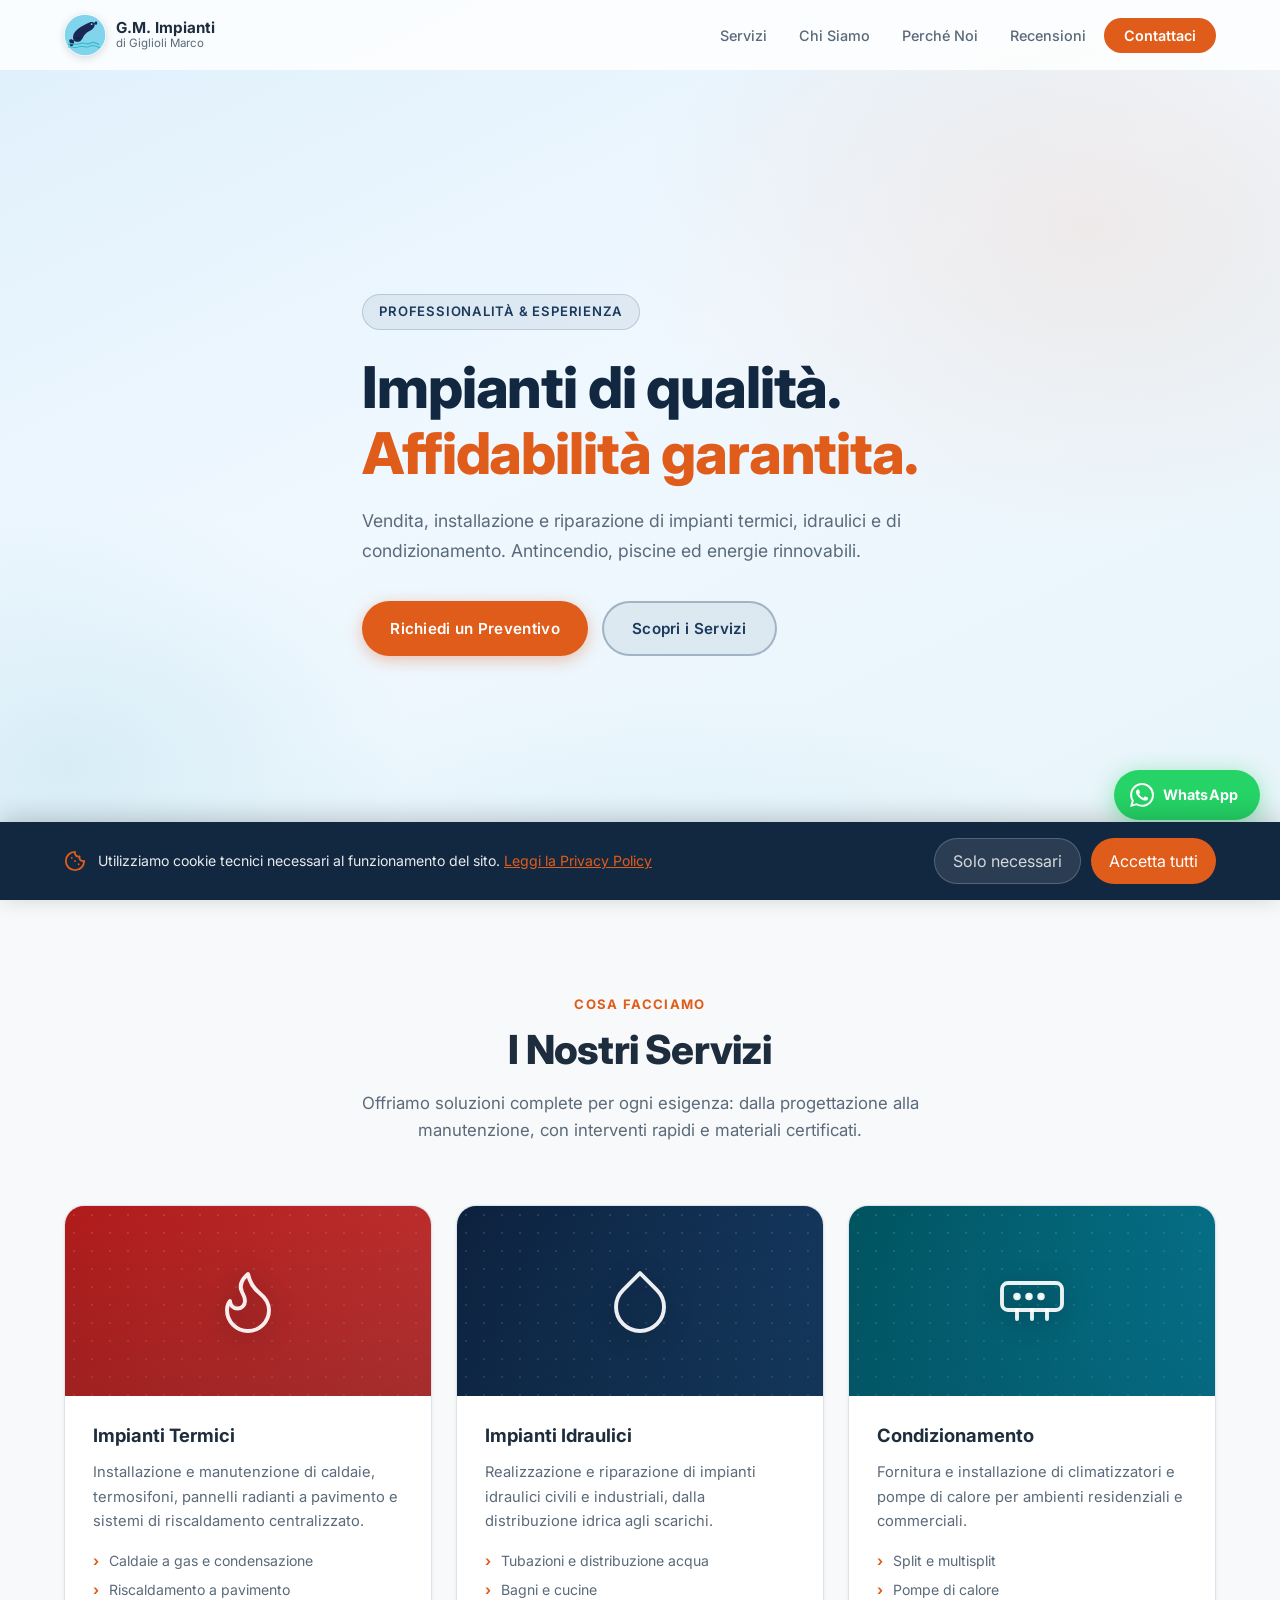
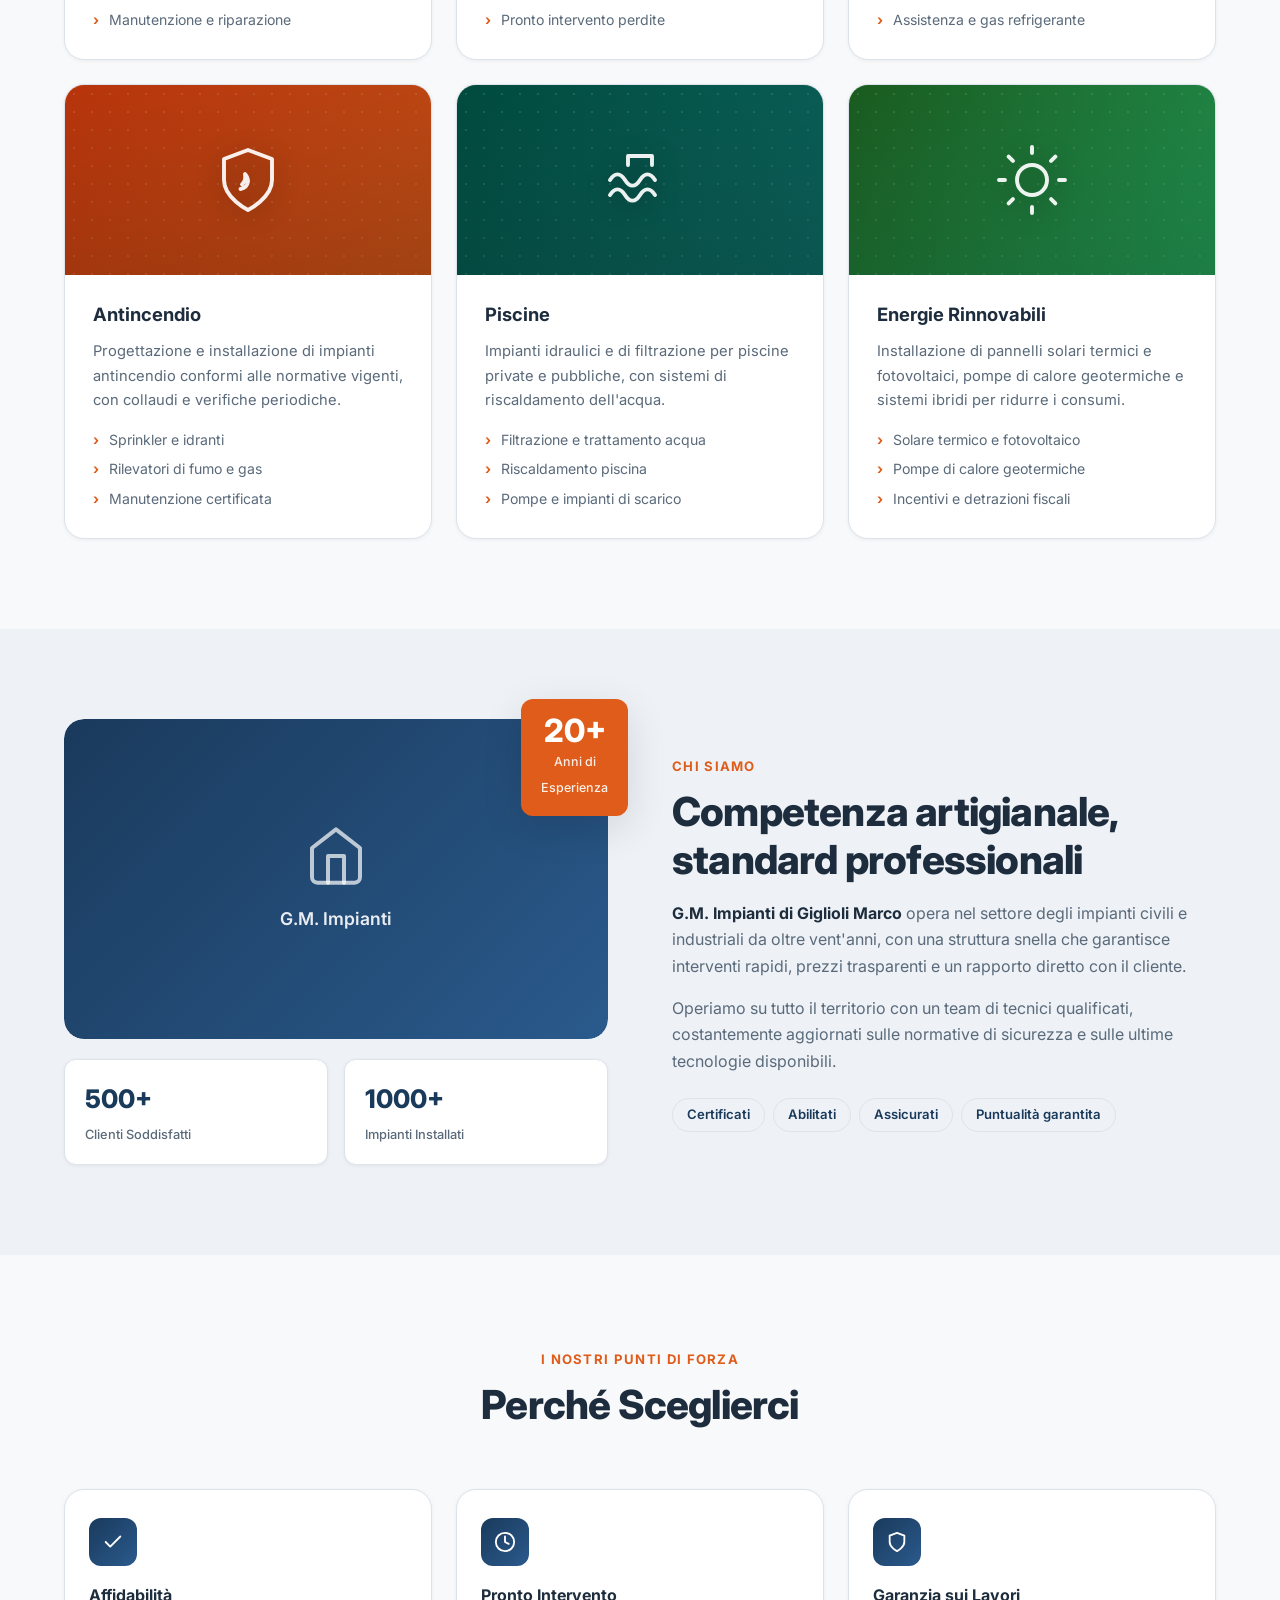
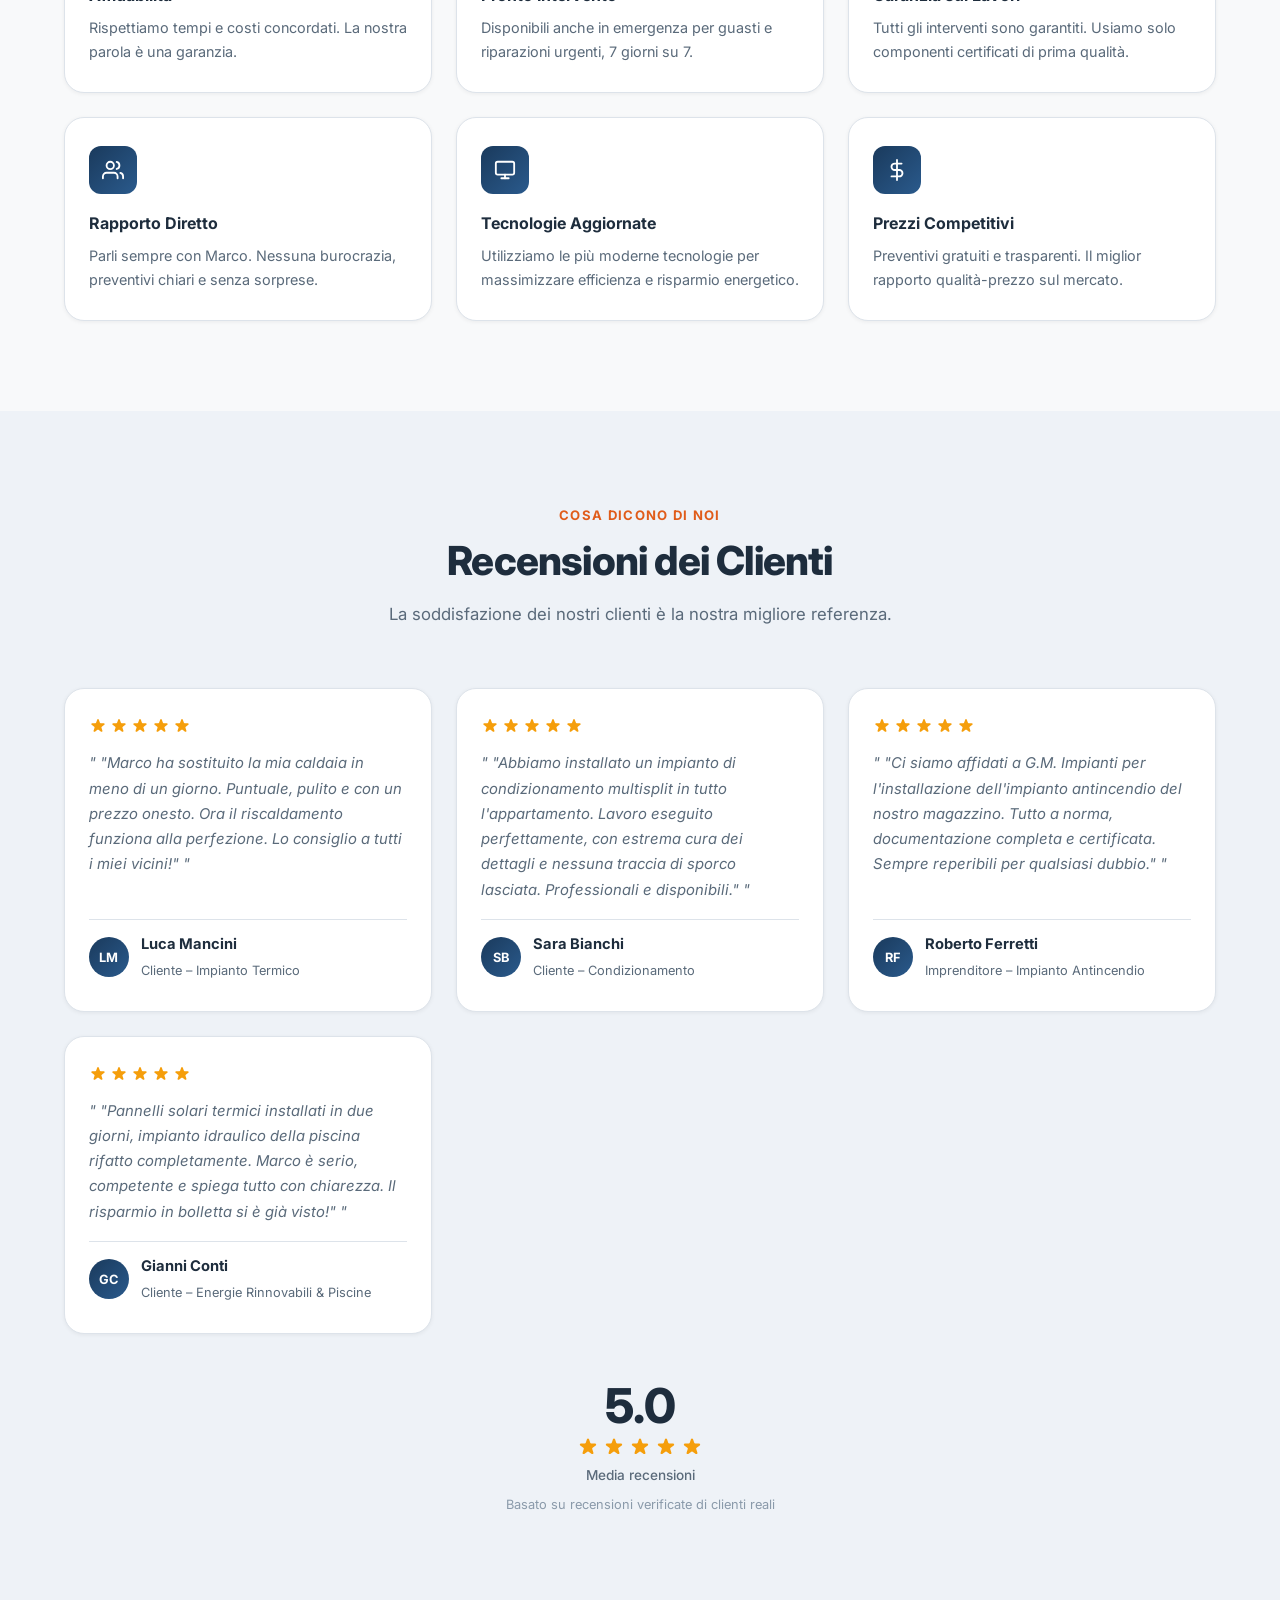
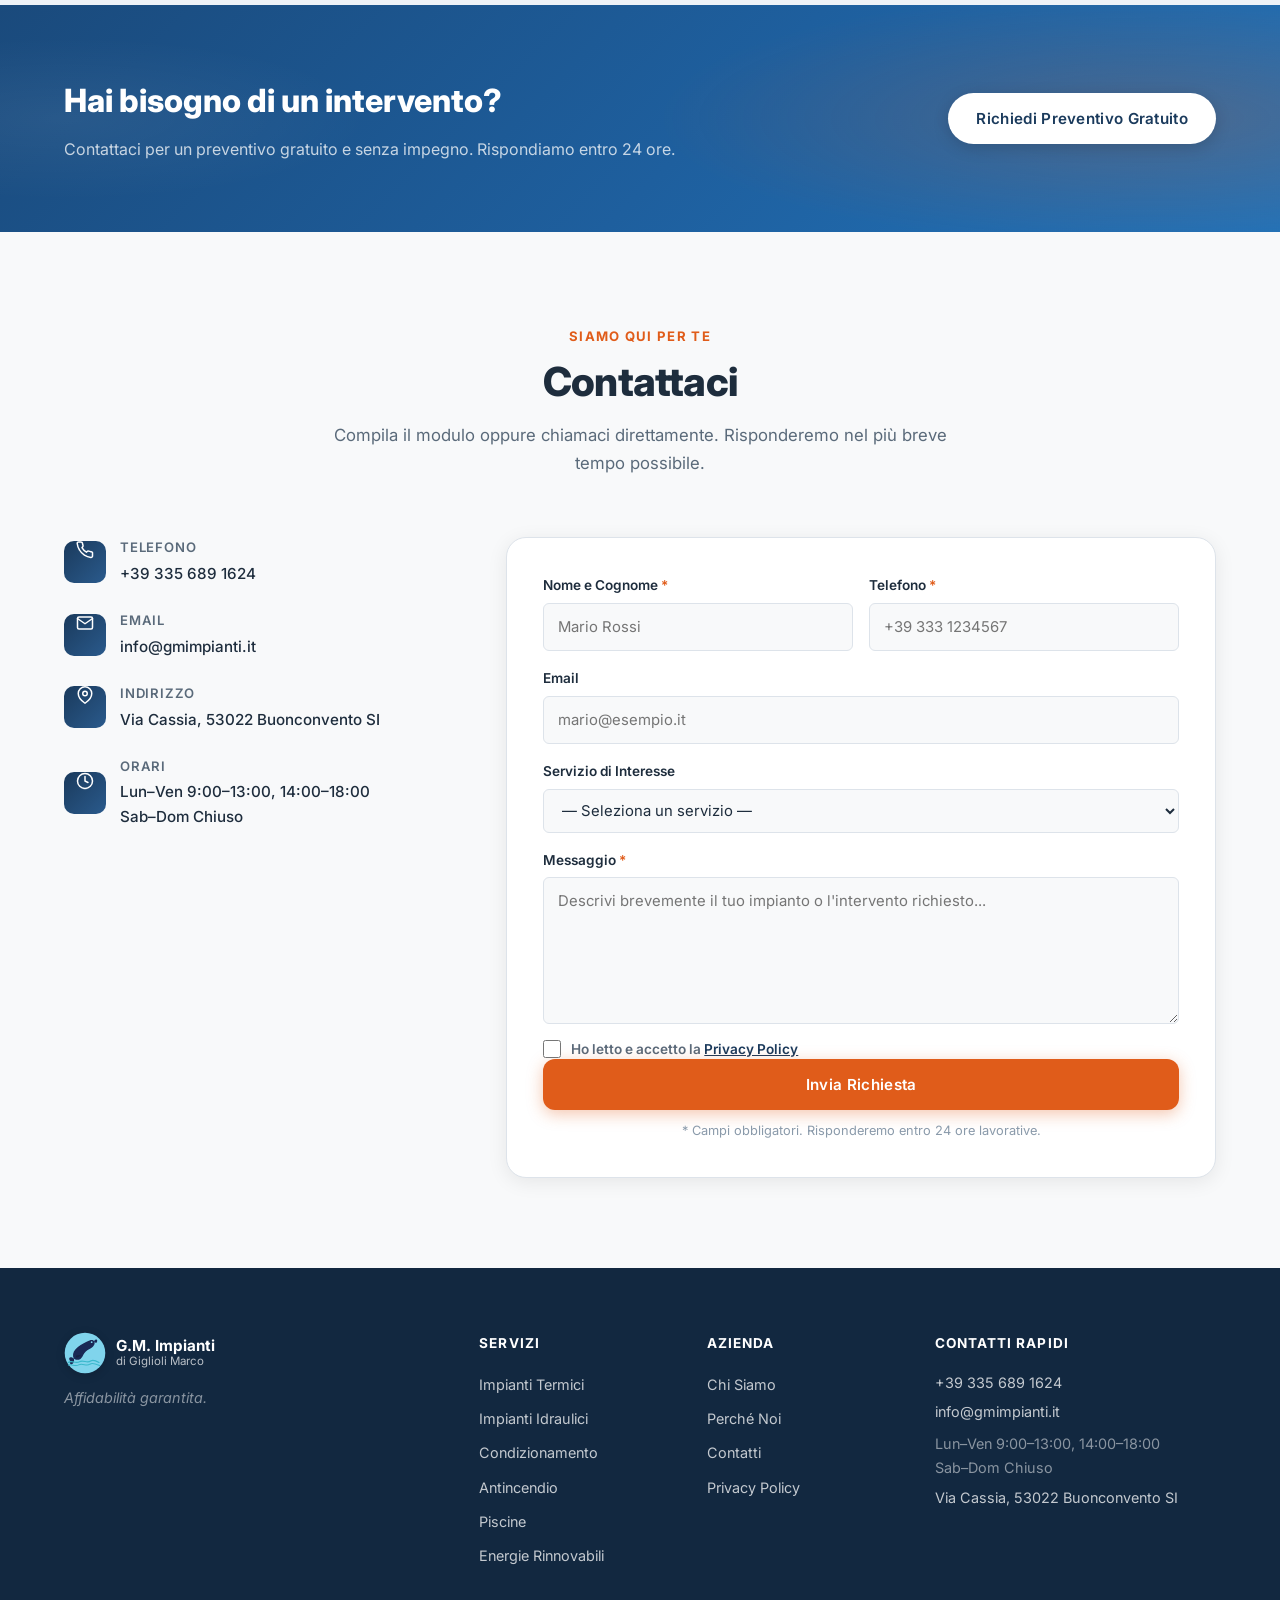
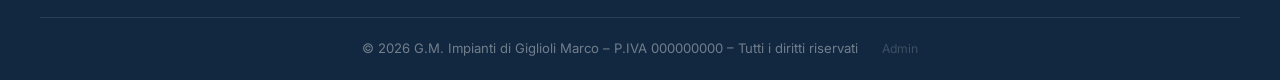
==== index.html @ 91787f7f "Code review: fix bug ancore, validazione form, a11y e SEO - Fix bug: i link href="#" lanciavano un'e" ====
<!DOCTYPE html>
<html lang="it" class="no-js">
<head>
  <meta charset="UTF-8" />
  <meta name="viewport" content="width=device-width, initial-scale=1.0" />
  <script>document.documentElement.classList.remove('no-js');</script>
  <meta name="description" content="G.M. Impianti di Giglioli Marco a Buonconvento (SI) - Vendita, installazione e riparazione di impianti termici, idraulici e di condizionamento. Antincendio, piscine ed energie rinnovabili." />
  <meta name="robots" content="index, follow" />
  <meta name="theme-color" content="#1a3a5c" />
  <link rel="canonical" href="https://www.gmimpianti.it/" />
  <meta property="og:type" content="website" />
  <meta property="og:locale" content="it_IT" />
  <meta property="og:site_name" content="G.M. Impianti" />
  <meta property="og:url" content="https://www.gmimpianti.it/" />
  <meta property="og:title" content="G.M. Impianti – Giglioli Marco" />
  <meta property="og:description" content="Impianti termici, idraulici, condizionamento, antincendio, piscine ed energie rinnovabili. Affidabilità garantita." />
  <meta property="og:image" content="https://www.gmimpianti.it/favicon.svg" />
  <meta name="twitter:card" content="summary" />
  <meta name="twitter:title" content="G.M. Impianti – Giglioli Marco" />
  <meta name="twitter:description" content="Impianti termici, idraulici, condizionamento, antincendio, piscine ed energie rinnovabili." />
  <title>G.M. Impianti – Giglioli Marco | Impianti termici e idraulici a Buonconvento (SI)</title>
  <link rel="icon" type="image/svg+xml" href="favicon.svg" />
  <link rel="preconnect" href="https://fonts.googleapis.com" />
  <link rel="preconnect" href="https://fonts.gstatic.com" crossorigin />
  <link href="https://fonts.googleapis.com/css2?family=Inter:wght@300;400;500;600;700;800&display=swap" rel="stylesheet" />
  <link rel="stylesheet" href="css/style.css" />
  <link rel="stylesheet" href="css/admin.css" />
  <script type="application/ld+json">
  {
    "@context": "https://schema.org",
    "@type": "HVACBusiness",
    "name": "G.M. Impianti di Giglioli Marco",
    "description": "Vendita, installazione e riparazione di impianti termici, idraulici e di condizionamento. Antincendio, piscine ed energie rinnovabili.",
    "telephone": "+39 335 689 1624",
    "url": "https://www.gmimpianti.it/",
    "address": {
      "@type": "PostalAddress",
      "streetAddress": "Via Cassia",
      "postalCode": "53022",
      "addressLocality": "Buonconvento",
      "addressRegion": "SI",
      "addressCountry": "IT"
    },
    "openingHoursSpecification": [{
      "@type": "OpeningHoursSpecification",
      "dayOfWeek": ["Monday", "Tuesday", "Wednesday", "Thursday", "Friday"],
      "opens": "09:00",
      "closes": "13:00"
    }, {
      "@type": "OpeningHoursSpecification",
      "dayOfWeek": ["Monday", "Tuesday", "Wednesday", "Thursday", "Friday"],
      "opens": "14:00",
      "closes": "18:00"
    }],
    "areaServed": "Provincia di Siena",
    "priceRange": "€€"
  }
  </script>
</head>
<body>

  <!-- HEADER -->
  <header class="header" id="header">
    <div class="container header__inner">
      <a href="#home" class="logo">
        <img src="images/logo.svg" alt="G.M. Impianti" class="logo__img"
             onerror="this.style.display='none'"/>
        <span class="logo__text">
          <strong>G.M. Impianti</strong>
          <small>di Giglioli Marco</small>
        </span>
      </a>

      <nav class="nav" id="nav">
        <ul class="nav__list">
          <li><a href="#servizi" class="nav__link">Servizi</a></li>
          <li><a href="#chi-siamo" class="nav__link">Chi Siamo</a></li>
          <li><a href="#perche-noi" class="nav__link">Perché Noi</a></li>
          <li><a href="#recensioni" class="nav__link">Recensioni</a></li>
          <li id="navGalleriaItem" style="display:none"><a href="#galleria" class="nav__link">Galleria</a></li>
          <li><a href="#contatti" class="nav__link nav__link--cta">Contattaci</a></li>
        </ul>
      </nav>

      <button class="burger" id="burger" aria-label="Menu" aria-expanded="false">
        <span></span><span></span><span></span>
      </button>
    </div>
  </header>

  <!-- HERO -->
  <section class="hero" id="home">
    <div class="hero__bg"></div>
    <div class="container hero__content">
      <p class="hero__eyebrow" data-key="hero-eyebrow">Professionalità &amp; Esperienza</p>
      <h1 class="hero__title" data-key="hero-title">
        Impianti di qualità.<br />
        <span class="highlight">Affidabilità garantita.</span>
      </h1>
      <p class="hero__subtitle" data-key="hero-subtitle">
        Vendita, installazione e riparazione di impianti termici, idraulici e di
        condizionamento. Antincendio, piscine ed energie rinnovabili.
      </p>
      <div class="hero__actions">
        <a href="#contatti" class="btn btn--primary">Richiedi un Preventivo</a>
        <a href="#servizi" class="btn btn--ghost">Scopri i Servizi</a>
      </div>
    </div>
    <div class="hero__wave">
      <svg viewBox="0 0 1440 100" preserveAspectRatio="none" xmlns="http://www.w3.org/2000/svg">
        <path d="M0,60 C360,100 1080,0 1440,60 L1440,100 L0,100 Z" fill="#f8f9fa"/>
      </svg>
    </div>
  </section>

  <!-- SERVIZI -->
  <section class="section" id="servizi">
    <div class="container">
      <div class="section__header">
        <p class="section__eyebrow" data-key="section-servizi-eyebrow">Cosa facciamo</p>
        <h2 class="section__title" data-key="section-servizi-title">I Nostri Servizi</h2>
        <p class="section__desc" data-key="section-servizi-desc">
          Offriamo soluzioni complete per ogni esigenza: dalla progettazione alla
          manutenzione, con interventi rapidi e materiali certificati.
        </p>
      </div>

      <div class="services-grid">

        <div class="service-card" data-color="red">
          <div class="service-card__media" data-key="service-1-img" style="position:relative">
            <svg xmlns="http://www.w3.org/2000/svg" viewBox="0 0 24 24" fill="none" stroke="currentColor" stroke-width="1.3" stroke-linecap="round" stroke-linejoin="round">
              <path d="M8.5 14.5A2.5 2.5 0 0 0 11 12c0-1.38-.5-2-1-3-1.072-2.143-.224-4.054 2-6 .5 2.5 2 4.9 4 6.5 2 1.6 3 3.5 3 5.5a7 7 0 1 1-14 0c0-1.153.433-2.294 1-3a2.5 2.5 0 0 0 2.5 2.5z"/>
            </svg>
          </div>
          <div class="service-card__body">
            <h3 class="service-card__title" data-key="service-1-title">Impianti Termici</h3>
            <p class="service-card__desc" data-key="service-1-desc">
              Installazione e manutenzione di caldaie, termosifoni, pannelli radianti
              a pavimento e sistemi di riscaldamento centralizzato.
            </p>
            <ul class="service-card__list">
              <li>Caldaie a gas e condensazione</li>
              <li>Riscaldamento a pavimento</li>
              <li>Manutenzione e riparazione</li>
            </ul>
          </div>
        </div>

        <div class="service-card" data-color="blue">
          <div class="service-card__media" data-key="service-2-img" style="position:relative">
            <svg xmlns="http://www.w3.org/2000/svg" viewBox="0 0 24 24" fill="none" stroke="currentColor" stroke-width="1.3" stroke-linecap="round" stroke-linejoin="round">
              <path d="M12 2.69l5.66 5.66a8 8 0 1 1-11.31 0z"/>
            </svg>
          </div>
          <div class="service-card__body">
            <h3 class="service-card__title" data-key="service-2-title">Impianti Idraulici</h3>
            <p class="service-card__desc" data-key="service-2-desc">
              Realizzazione e riparazione di impianti idraulici civili e industriali,
              dalla distribuzione idrica agli scarichi.
            </p>
            <ul class="service-card__list">
              <li>Tubazioni e distribuzione acqua</li>
              <li>Bagni e cucine</li>
              <li>Pronto intervento perdite</li>
            </ul>
          </div>
        </div>

        <div class="service-card" data-color="cyan">
          <div class="service-card__media" data-key="service-3-img" style="position:relative">
            <svg xmlns="http://www.w3.org/2000/svg" viewBox="0 0 24 24" fill="none" stroke="currentColor" stroke-width="1.3" stroke-linecap="round" stroke-linejoin="round">
              <rect x="2" y="6" width="20" height="9" rx="2"/>
              <path d="M7 15v3M12 15v3M17 15v3"/>
              <circle cx="7" cy="10.5" r=".6" fill="currentColor"/>
              <circle cx="11" cy="10.5" r=".6" fill="currentColor"/>
              <circle cx="15" cy="10.5" r=".6" fill="currentColor"/>
            </svg>
          </div>
          <div class="service-card__body">
            <h3 class="service-card__title" data-key="service-3-title">Condizionamento</h3>
            <p class="service-card__desc" data-key="service-3-desc">
              Fornitura e installazione di climatizzatori e pompe di calore per
              ambienti residenziali e commerciali.
            </p>
            <ul class="service-card__list">
              <li>Split e multisplit</li>
              <li>Pompe di calore</li>
              <li>Assistenza e gas refrigerante</li>
            </ul>
          </div>
        </div>

        <div class="service-card" data-color="orange">
          <div class="service-card__media" data-key="service-4-img" style="position:relative">
            <svg xmlns="http://www.w3.org/2000/svg" viewBox="0 0 24 24" fill="none" stroke="currentColor" stroke-width="1.3" stroke-linecap="round" stroke-linejoin="round">
              <path d="M12 22s8-4 8-10V5l-8-3-8 3v7c0 6 8 10 8 10z"/>
              <path d="M9.5 15a3 3 0 0 0 2.5-2.5c0-1-.4-1.8-1-2.5.3 1.5.1 2.5-1 3.5"/>
            </svg>
          </div>
          <div class="service-card__body">
            <h3 class="service-card__title" data-key="service-4-title">Antincendio</h3>
            <p class="service-card__desc" data-key="service-4-desc">
              Progettazione e installazione di impianti antincendio conformi alle
              normative vigenti, con collaudi e verifiche periodiche.
            </p>
            <ul class="service-card__list">
              <li>Sprinkler e idranti</li>
              <li>Rilevatori di fumo e gas</li>
              <li>Manutenzione certificata</li>
            </ul>
          </div>
        </div>

        <div class="service-card" data-color="teal">
          <div class="service-card__media" data-key="service-5-img" style="position:relative">
            <svg xmlns="http://www.w3.org/2000/svg" viewBox="0 0 24 24" fill="none" stroke="currentColor" stroke-width="1.3" stroke-linecap="round" stroke-linejoin="round">
              <path d="M2 12c1.5-2.5 3.5-2.5 5 0s3.5 2.5 5 0 3.5-2.5 5 0"/>
              <path d="M2 17c1.5-2.5 3.5-2.5 5 0s3.5 2.5 5 0 3.5-2.5 5 0"/>
              <path d="M8 7V4M16 7V4M8 4h8"/>
            </svg>
          </div>
          <div class="service-card__body">
            <h3 class="service-card__title" data-key="service-5-title">Piscine</h3>
            <p class="service-card__desc" data-key="service-5-desc">
              Impianti idraulici e di filtrazione per piscine private e pubbliche,
              con sistemi di riscaldamento dell'acqua.
            </p>
            <ul class="service-card__list">
              <li>Filtrazione e trattamento acqua</li>
              <li>Riscaldamento piscina</li>
              <li>Pompe e impianti di scarico</li>
            </ul>
          </div>
        </div>

        <div class="service-card" data-color="green">
          <div class="service-card__media" data-key="service-6-img" style="position:relative">
            <svg xmlns="http://www.w3.org/2000/svg" viewBox="0 0 24 24" fill="none" stroke="currentColor" stroke-width="1.3" stroke-linecap="round" stroke-linejoin="round">
              <circle cx="12" cy="12" r="5"/>
              <path d="M12 1v2M12 21v2M4.22 4.22l1.42 1.42M18.36 18.36l1.42 1.42M1 12h2M21 12h2M4.22 19.78l1.42-1.42M18.36 5.64l1.42-1.42"/>
            </svg>
          </div>
          <div class="service-card__body">
            <h3 class="service-card__title" data-key="service-6-title">Energie Rinnovabili</h3>
            <p class="service-card__desc" data-key="service-6-desc">
              Installazione di pannelli solari termici e fotovoltaici, pompe di
              calore geotermiche e sistemi ibridi per ridurre i consumi.
            </p>
            <ul class="service-card__list">
              <li>Solare termico e fotovoltaico</li>
              <li>Pompe di calore geotermiche</li>
              <li>Incentivi e detrazioni fiscali</li>
            </ul>
          </div>
        </div>

      </div>
    </div>
  </section>

  <!-- CHI SIAMO -->
  <section class="section section--alt" id="chi-siamo">
    <div class="container">
      <div class="about">
        <div class="about__visual">
          <div class="about__badge">
            <span class="about__badge-num" data-key="about-years">20+</span>
            <span class="about__badge-label">Anni di<br />Esperienza</span>
          </div>
          <div class="about__img-wrap">
            <div class="about__img-placeholder" data-key="about-img" style="position:relative">
              <svg xmlns="http://www.w3.org/2000/svg" viewBox="0 0 24 24" fill="none" stroke="currentColor" stroke-width="1.5" stroke-linecap="round" stroke-linejoin="round">
                <path d="M3 9l9-7 9 7v11a2 2 0 0 1-2 2H5a2 2 0 0 1-2-2z"/>
                <polyline points="9 22 9 12 15 12 15 22"/>
              </svg>
              <p>G.M. Impianti</p>
            </div>
          </div>
          <div class="about__stats">
            <div class="stat">
              <span class="stat__num" data-key="stat-1-num">500+</span>
              <span class="stat__label" data-key="stat-1-label">Clienti Soddisfatti</span>
            </div>
            <div class="stat">
              <span class="stat__num" data-key="stat-2-num">1000+</span>
              <span class="stat__label" data-key="stat-2-label">Impianti Installati</span>
            </div>
          </div>
        </div>

        <div class="about__content">
          <p class="section__eyebrow" data-key="section-about-eyebrow">Chi Siamo</p>
          <h2 class="section__title section__title--left" data-key="section-about-title">
            Competenza artigianale,<br />standard professionali
          </h2>
          <p class="about__text" data-key="about-text-1">
            <strong>G.M. Impianti di Giglioli Marco</strong> opera nel settore degli
            impianti civili e industriali da oltre vent'anni, con una struttura
            snella che garantisce interventi rapidi, prezzi trasparenti e un
            rapporto diretto con il cliente.
          </p>
          <p class="about__text" data-key="about-text-2">
            Operiamo su tutto il territorio con un team di tecnici qualificati,
            costantemente aggiornati sulle normative di sicurezza e sulle ultime
            tecnologie disponibili.
          </p>
          <div class="about__tags">
            <span class="tag">Certificati</span>
            <span class="tag">Abilitati</span>
            <span class="tag">Assicurati</span>
            <span class="tag">Puntualità garantita</span>
          </div>
        </div>
      </div>
    </div>
  </section>

  <!-- PERCHÉ NOI -->
  <section class="section" id="perche-noi">
    <div class="container">
      <div class="section__header">
        <p class="section__eyebrow" data-key="section-why-eyebrow">I nostri punti di forza</p>
        <h2 class="section__title" data-key="section-why-title">Perché Sceglierci</h2>
      </div>

      <div class="why-grid" id="whyGrid">
        <div class="why-card">
          <div class="why-card__icon">
            <svg xmlns="http://www.w3.org/2000/svg" viewBox="0 0 24 24" fill="none" stroke="currentColor" stroke-width="2" stroke-linecap="round" stroke-linejoin="round">
              <polyline points="20 6 9 17 4 12"/>
            </svg>
          </div>
          <h3 data-key="why-1-title">Affidabilità</h3>
          <p data-key="why-1-text">Rispettiamo tempi e costi concordati. La nostra parola è una garanzia.</p>
        </div>
        <div class="why-card">
          <div class="why-card__icon">
            <svg xmlns="http://www.w3.org/2000/svg" viewBox="0 0 24 24" fill="none" stroke="currentColor" stroke-width="2" stroke-linecap="round" stroke-linejoin="round">
              <circle cx="12" cy="12" r="10"/>
              <polyline points="12 6 12 12 16 14"/>
            </svg>
          </div>
          <h3 data-key="why-2-title">Pronto Intervento</h3>
          <p data-key="why-2-text">Disponibili anche in emergenza per guasti e riparazioni urgenti, 7 giorni su 7.</p>
        </div>
        <div class="why-card">
          <div class="why-card__icon">
            <svg xmlns="http://www.w3.org/2000/svg" viewBox="0 0 24 24" fill="none" stroke="currentColor" stroke-width="2" stroke-linecap="round" stroke-linejoin="round">
              <path d="M12 22s8-4 8-10V5l-8-3-8 3v7c0 6 8 10 8 10z"/>
            </svg>
          </div>
          <h3 data-key="why-3-title">Garanzia sui Lavori</h3>
          <p data-key="why-3-text">Tutti gli interventi sono garantiti. Usiamo solo componenti certificati di prima qualità.</p>
        </div>
        <div class="why-card">
          <div class="why-card__icon">
            <svg xmlns="http://www.w3.org/2000/svg" viewBox="0 0 24 24" fill="none" stroke="currentColor" stroke-width="2" stroke-linecap="round" stroke-linejoin="round">
              <path d="M17 21v-2a4 4 0 0 0-4-4H5a4 4 0 0 0-4 4v2"/>
              <circle cx="9" cy="7" r="4"/>
              <path d="M23 21v-2a4 4 0 0 0-3-3.87"/>
              <path d="M16 3.13a4 4 0 0 1 0 7.75"/>
            </svg>
          </div>
          <h3 data-key="why-4-title">Rapporto Diretto</h3>
          <p data-key="why-4-text">Parli sempre con Marco. Nessuna burocrazia, preventivi chiari e senza sorprese.</p>
        </div>
        <div class="why-card">
          <div class="why-card__icon">
            <svg xmlns="http://www.w3.org/2000/svg" viewBox="0 0 24 24" fill="none" stroke="currentColor" stroke-width="2" stroke-linecap="round" stroke-linejoin="round">
              <rect x="2" y="3" width="20" height="14" rx="2"/>
              <line x1="8" y1="21" x2="16" y2="21"/>
              <line x1="12" y1="17" x2="12" y2="21"/>
            </svg>
          </div>
          <h3 data-key="why-5-title">Tecnologie Aggiornate</h3>
          <p data-key="why-5-text">Utilizziamo le più moderne tecnologie per massimizzare efficienza e risparmio energetico.</p>
        </div>
        <div class="why-card">
          <div class="why-card__icon">
            <svg xmlns="http://www.w3.org/2000/svg" viewBox="0 0 24 24" fill="none" stroke="currentColor" stroke-width="2" stroke-linecap="round" stroke-linejoin="round">
              <line x1="12" y1="1" x2="12" y2="23"/>
              <path d="M17 5H9.5a3.5 3.5 0 0 0 0 7h5a3.5 3.5 0 0 1 0 7H6"/>
            </svg>
          </div>
          <h3 data-key="why-6-title">Prezzi Competitivi</h3>
          <p data-key="why-6-text">Preventivi gratuiti e trasparenti. Il miglior rapporto qualità-prezzo sul mercato.</p>
        </div>
      </div>
    </div>
  </section>

  <!-- RECENSIONI -->
  <section class="section section--alt" id="recensioni">
    <div class="container">
      <div class="section__header">
        <p class="section__eyebrow" data-key="section-reviews-eyebrow">Cosa dicono di noi</p>
        <h2 class="section__title" data-key="section-reviews-title">Recensioni dei Clienti</h2>
        <p class="section__desc" data-key="section-reviews-desc">
          La soddisfazione dei nostri clienti è la nostra migliore referenza.
        </p>
      </div>

      <div class="reviews-grid" id="reviewsGrid">

        <div class="review-card">
          <div class="review-card__stars" role="img" aria-label="Valutazione: 5 stelle su 5">
            <svg xmlns="http://www.w3.org/2000/svg" viewBox="0 0 20 20" fill="currentColor"><path d="M9.049 2.927c.3-.921 1.603-.921 1.902 0l1.07 3.292a1 1 0 00.95.69h3.462c.969 0 1.371 1.24.588 1.81l-2.8 2.034a1 1 0 00-.364 1.118l1.07 3.292c.3.921-.755 1.688-1.54 1.118l-2.8-2.034a1 1 0 00-1.175 0l-2.8 2.034c-.784.57-1.838-.197-1.539-1.118l1.07-3.292a1 1 0 00-.364-1.118L2.98 8.72c-.783-.57-.38-1.81.588-1.81h3.461a1 1 0 00.951-.69l1.07-3.292z"/></svg>
            <svg xmlns="http://www.w3.org/2000/svg" viewBox="0 0 20 20" fill="currentColor"><path d="M9.049 2.927c.3-.921 1.603-.921 1.902 0l1.07 3.292a1 1 0 00.95.69h3.462c.969 0 1.371 1.24.588 1.81l-2.8 2.034a1 1 0 00-.364 1.118l1.07 3.292c.3.921-.755 1.688-1.54 1.118l-2.8-2.034a1 1 0 00-1.175 0l-2.8 2.034c-.784.57-1.838-.197-1.539-1.118l1.07-3.292a1 1 0 00-.364-1.118L2.98 8.72c-.783-.57-.38-1.81.588-1.81h3.461a1 1 0 00.951-.69l1.07-3.292z"/></svg>
            <svg xmlns="http://www.w3.org/2000/svg" viewBox="0 0 20 20" fill="currentColor"><path d="M9.049 2.927c.3-.921 1.603-.921 1.902 0l1.07 3.292a1 1 0 00.95.69h3.462c.969 0 1.371 1.24.588 1.81l-2.8 2.034a1 1 0 00-.364 1.118l1.07 3.292c.3.921-.755 1.688-1.54 1.118l-2.8-2.034a1 1 0 00-1.175 0l-2.8 2.034c-.784.57-1.838-.197-1.539-1.118l1.07-3.292a1 1 0 00-.364-1.118L2.98 8.72c-.783-.57-.38-1.81.588-1.81h3.461a1 1 0 00.951-.69l1.07-3.292z"/></svg>
            <svg xmlns="http://www.w3.org/2000/svg" viewBox="0 0 20 20" fill="currentColor"><path d="M9.049 2.927c.3-.921 1.603-.921 1.902 0l1.07 3.292a1 1 0 00.95.69h3.462c.969 0 1.371 1.24.588 1.81l-2.8 2.034a1 1 0 00-.364 1.118l1.07 3.292c.3.921-.755 1.688-1.54 1.118l-2.8-2.034a1 1 0 00-1.175 0l-2.8 2.034c-.784.57-1.838-.197-1.539-1.118l1.07-3.292a1 1 0 00-.364-1.118L2.98 8.72c-.783-.57-.38-1.81.588-1.81h3.461a1 1 0 00.951-.69l1.07-3.292z"/></svg>
            <svg xmlns="http://www.w3.org/2000/svg" viewBox="0 0 20 20" fill="currentColor"><path d="M9.049 2.927c.3-.921 1.603-.921 1.902 0l1.07 3.292a1 1 0 00.95.69h3.462c.969 0 1.371 1.24.588 1.81l-2.8 2.034a1 1 0 00-.364 1.118l1.07 3.292c.3.921-.755 1.688-1.54 1.118l-2.8-2.034a1 1 0 00-1.175 0l-2.8 2.034c-.784.57-1.838-.197-1.539-1.118l1.07-3.292a1 1 0 00-.364-1.118L2.98 8.72c-.783-.57-.38-1.81.588-1.81h3.461a1 1 0 00.951-.69l1.07-3.292z"/></svg>
          </div>
          <blockquote class="review-card__text" data-key="review-1-text">
            "Marco ha sostituito la mia caldaia in meno di un giorno. Puntuale, pulito e con un prezzo onesto. Ora il riscaldamento funziona alla perfezione. Lo consiglio a tutti i miei vicini!"
          </blockquote>
          <div class="review-card__author">
            <div class="review-card__avatar" data-key="review-1-avatar">LM</div>
            <div>
              <strong data-key="review-1-author">Luca Mancini</strong>
              <span data-key="review-1-role">Cliente – Impianto Termico</span>
            </div>
          </div>
        </div>

        <div class="review-card">
          <div class="review-card__stars" role="img" aria-label="Valutazione: 5 stelle su 5">
            <svg xmlns="http://www.w3.org/2000/svg" viewBox="0 0 20 20" fill="currentColor"><path d="M9.049 2.927c.3-.921 1.603-.921 1.902 0l1.07 3.292a1 1 0 00.95.69h3.462c.969 0 1.371 1.24.588 1.81l-2.8 2.034a1 1 0 00-.364 1.118l1.07 3.292c.3.921-.755 1.688-1.54 1.118l-2.8-2.034a1 1 0 00-1.175 0l-2.8 2.034c-.784.57-1.838-.197-1.539-1.118l1.07-3.292a1 1 0 00-.364-1.118L2.98 8.72c-.783-.57-.38-1.81.588-1.81h3.461a1 1 0 00.951-.69l1.07-3.292z"/></svg>
            <svg xmlns="http://www.w3.org/2000/svg" viewBox="0 0 20 20" fill="currentColor"><path d="M9.049 2.927c.3-.921 1.603-.921 1.902 0l1.07 3.292a1 1 0 00.95.69h3.462c.969 0 1.371 1.24.588 1.81l-2.8 2.034a1 1 0 00-.364 1.118l1.07 3.292c.3.921-.755 1.688-1.54 1.118l-2.8-2.034a1 1 0 00-1.175 0l-2.8 2.034c-.784.57-1.838-.197-1.539-1.118l1.07-3.292a1 1 0 00-.364-1.118L2.98 8.72c-.783-.57-.38-1.81.588-1.81h3.461a1 1 0 00.951-.69l1.07-3.292z"/></svg>
            <svg xmlns="http://www.w3.org/2000/svg" viewBox="0 0 20 20" fill="currentColor"><path d="M9.049 2.927c.3-.921 1.603-.921 1.902 0l1.07 3.292a1 1 0 00.95.69h3.462c.969 0 1.371 1.24.588 1.81l-2.8 2.034a1 1 0 00-.364 1.118l1.07 3.292c.3.921-.755 1.688-1.54 1.118l-2.8-2.034a1 1 0 00-1.175 0l-2.8 2.034c-.784.57-1.838-.197-1.539-1.118l1.07-3.292a1 1 0 00-.364-1.118L2.98 8.72c-.783-.57-.38-1.81.588-1.81h3.461a1 1 0 00.951-.69l1.07-3.292z"/></svg>
            <svg xmlns="http://www.w3.org/2000/svg" viewBox="0 0 20 20" fill="currentColor"><path d="M9.049 2.927c.3-.921 1.603-.921 1.902 0l1.07 3.292a1 1 0 00.95.69h3.462c.969 0 1.371 1.24.588 1.81l-2.8 2.034a1 1 0 00-.364 1.118l1.07 3.292c.3.921-.755 1.688-1.54 1.118l-2.8-2.034a1 1 0 00-1.175 0l-2.8 2.034c-.784.57-1.838-.197-1.539-1.118l1.07-3.292a1 1 0 00-.364-1.118L2.98 8.72c-.783-.57-.38-1.81.588-1.81h3.461a1 1 0 00.951-.69l1.07-3.292z"/></svg>
            <svg xmlns="http://www.w3.org/2000/svg" viewBox="0 0 20 20" fill="currentColor"><path d="M9.049 2.927c.3-.921 1.603-.921 1.902 0l1.07 3.292a1 1 0 00.95.69h3.462c.969 0 1.371 1.24.588 1.81l-2.8 2.034a1 1 0 00-.364 1.118l1.07 3.292c.3.921-.755 1.688-1.54 1.118l-2.8-2.034a1 1 0 00-1.175 0l-2.8 2.034c-.784.57-1.838-.197-1.539-1.118l1.07-3.292a1 1 0 00-.364-1.118L2.98 8.72c-.783-.57-.38-1.81.588-1.81h3.461a1 1 0 00.951-.69l1.07-3.292z"/></svg>
          </div>
          <blockquote class="review-card__text" data-key="review-2-text">
            "Abbiamo installato un impianto di condizionamento multisplit in tutto l'appartamento. Lavoro eseguito perfettamente, con estrema cura dei dettagli e nessuna traccia di sporco lasciata. Professionali e disponibili."
          </blockquote>
          <div class="review-card__author">
            <div class="review-card__avatar" data-key="review-2-avatar">SB</div>
            <div>
              <strong data-key="review-2-author">Sara Bianchi</strong>
              <span data-key="review-2-role">Cliente – Condizionamento</span>
            </div>
          </div>
        </div>

        <div class="review-card">
          <div class="review-card__stars" role="img" aria-label="Valutazione: 5 stelle su 5">
            <svg xmlns="http://www.w3.org/2000/svg" viewBox="0 0 20 20" fill="currentColor"><path d="M9.049 2.927c.3-.921 1.603-.921 1.902 0l1.07 3.292a1 1 0 00.95.69h3.462c.969 0 1.371 1.24.588 1.81l-2.8 2.034a1 1 0 00-.364 1.118l1.07 3.292c.3.921-.755 1.688-1.54 1.118l-2.8-2.034a1 1 0 00-1.175 0l-2.8 2.034c-.784.57-1.838-.197-1.539-1.118l1.07-3.292a1 1 0 00-.364-1.118L2.98 8.72c-.783-.57-.38-1.81.588-1.81h3.461a1 1 0 00.951-.69l1.07-3.292z"/></svg>
            <svg xmlns="http://www.w3.org/2000/svg" viewBox="0 0 20 20" fill="currentColor"><path d="M9.049 2.927c.3-.921 1.603-.921 1.902 0l1.07 3.292a1 1 0 00.95.69h3.462c.969 0 1.371 1.24.588 1.81l-2.8 2.034a1 1 0 00-.364 1.118l1.07 3.292c.3.921-.755 1.688-1.54 1.118l-2.8-2.034a1 1 0 00-1.175 0l-2.8 2.034c-.784.57-1.838-.197-1.539-1.118l1.07-3.292a1 1 0 00-.364-1.118L2.98 8.72c-.783-.57-.38-1.81.588-1.81h3.461a1 1 0 00.951-.69l1.07-3.292z"/></svg>
            <svg xmlns="http://www.w3.org/2000/svg" viewBox="0 0 20 20" fill="currentColor"><path d="M9.049 2.927c.3-.921 1.603-.921 1.902 0l1.07 3.292a1 1 0 00.95.69h3.462c.969 0 1.371 1.24.588 1.81l-2.8 2.034a1 1 0 00-.364 1.118l1.07 3.292c.3.921-.755 1.688-1.54 1.118l-2.8-2.034a1 1 0 00-1.175 0l-2.8 2.034c-.784.57-1.838-.197-1.539-1.118l1.07-3.292a1 1 0 00-.364-1.118L2.98 8.72c-.783-.57-.38-1.81.588-1.81h3.461a1 1 0 00.951-.69l1.07-3.292z"/></svg>
            <svg xmlns="http://www.w3.org/2000/svg" viewBox="0 0 20 20" fill="currentColor"><path d="M9.049 2.927c.3-.921 1.603-.921 1.902 0l1.07 3.292a1 1 0 00.95.69h3.462c.969 0 1.371 1.24.588 1.81l-2.8 2.034a1 1 0 00-.364 1.118l1.07 3.292c.3.921-.755 1.688-1.54 1.118l-2.8-2.034a1 1 0 00-1.175 0l-2.8 2.034c-.784.57-1.838-.197-1.539-1.118l1.07-3.292a1 1 0 00-.364-1.118L2.98 8.72c-.783-.57-.38-1.81.588-1.81h3.461a1 1 0 00.951-.69l1.07-3.292z"/></svg>
            <svg xmlns="http://www.w3.org/2000/svg" viewBox="0 0 20 20" fill="currentColor"><path d="M9.049 2.927c.3-.921 1.603-.921 1.902 0l1.07 3.292a1 1 0 00.95.69h3.462c.969 0 1.371 1.24.588 1.81l-2.8 2.034a1 1 0 00-.364 1.118l1.07 3.292c.3.921-.755 1.688-1.54 1.118l-2.8-2.034a1 1 0 00-1.175 0l-2.8 2.034c-.784.57-1.838-.197-1.539-1.118l1.07-3.292a1 1 0 00-.364-1.118L2.98 8.72c-.783-.57-.38-1.81.588-1.81h3.461a1 1 0 00.951-.69l1.07-3.292z"/></svg>
          </div>
          <blockquote class="review-card__text" data-key="review-3-text">
            "Ci siamo affidati a G.M. Impianti per l'installazione dell'impianto antincendio del nostro magazzino. Tutto a norma, documentazione completa e certificata. Sempre reperibili per qualsiasi dubbio."
          </blockquote>
          <div class="review-card__author">
            <div class="review-card__avatar" data-key="review-3-avatar">RF</div>
            <div>
              <strong data-key="review-3-author">Roberto Ferretti</strong>
              <span data-key="review-3-role">Imprenditore – Impianto Antincendio</span>
            </div>
          </div>
        </div>

        <div class="review-card">
          <div class="review-card__stars" role="img" aria-label="Valutazione: 5 stelle su 5">
            <svg xmlns="http://www.w3.org/2000/svg" viewBox="0 0 20 20" fill="currentColor"><path d="M9.049 2.927c.3-.921 1.603-.921 1.902 0l1.07 3.292a1 1 0 00.95.69h3.462c.969 0 1.371 1.24.588 1.81l-2.8 2.034a1 1 0 00-.364 1.118l1.07 3.292c.3.921-.755 1.688-1.54 1.118l-2.8-2.034a1 1 0 00-1.175 0l-2.8 2.034c-.784.57-1.838-.197-1.539-1.118l1.07-3.292a1 1 0 00-.364-1.118L2.98 8.72c-.783-.57-.38-1.81.588-1.81h3.461a1 1 0 00.951-.69l1.07-3.292z"/></svg>
            <svg xmlns="http://www.w3.org/2000/svg" viewBox="0 0 20 20" fill="currentColor"><path d="M9.049 2.927c.3-.921 1.603-.921 1.902 0l1.07 3.292a1 1 0 00.95.69h3.462c.969 0 1.371 1.24.588 1.81l-2.8 2.034a1 1 0 00-.364 1.118l1.07 3.292c.3.921-.755 1.688-1.54 1.118l-2.8-2.034a1 1 0 00-1.175 0l-2.8 2.034c-.784.57-1.838-.197-1.539-1.118l1.07-3.292a1 1 0 00-.364-1.118L2.98 8.72c-.783-.57-.38-1.81.588-1.81h3.461a1 1 0 00.951-.69l1.07-3.292z"/></svg>
            <svg xmlns="http://www.w3.org/2000/svg" viewBox="0 0 20 20" fill="currentColor"><path d="M9.049 2.927c.3-.921 1.603-.921 1.902 0l1.07 3.292a1 1 0 00.95.69h3.462c.969 0 1.371 1.24.588 1.81l-2.8 2.034a1 1 0 00-.364 1.118l1.07 3.292c.3.921-.755 1.688-1.54 1.118l-2.8-2.034a1 1 0 00-1.175 0l-2.8 2.034c-.784.57-1.838-.197-1.539-1.118l1.07-3.292a1 1 0 00-.364-1.118L2.98 8.72c-.783-.57-.38-1.81.588-1.81h3.461a1 1 0 00.951-.69l1.07-3.292z"/></svg>
            <svg xmlns="http://www.w3.org/2000/svg" viewBox="0 0 20 20" fill="currentColor"><path d="M9.049 2.927c.3-.921 1.603-.921 1.902 0l1.07 3.292a1 1 0 00.95.69h3.462c.969 0 1.371 1.24.588 1.81l-2.8 2.034a1 1 0 00-.364 1.118l1.07 3.292c.3.921-.755 1.688-1.54 1.118l-2.8-2.034a1 1 0 00-1.175 0l-2.8 2.034c-.784.57-1.838-.197-1.539-1.118l1.07-3.292a1 1 0 00-.364-1.118L2.98 8.72c-.783-.57-.38-1.81.588-1.81h3.461a1 1 0 00.951-.69l1.07-3.292z"/></svg>
            <svg xmlns="http://www.w3.org/2000/svg" viewBox="0 0 20 20" fill="currentColor"><path d="M9.049 2.927c.3-.921 1.603-.921 1.902 0l1.07 3.292a1 1 0 00.95.69h3.462c.969 0 1.371 1.24.588 1.81l-2.8 2.034a1 1 0 00-.364 1.118l1.07 3.292c.3.921-.755 1.688-1.54 1.118l-2.8-2.034a1 1 0 00-1.175 0l-2.8 2.034c-.784.57-1.838-.197-1.539-1.118l1.07-3.292a1 1 0 00-.364-1.118L2.98 8.72c-.783-.57-.38-1.81.588-1.81h3.461a1 1 0 00.951-.69l1.07-3.292z"/></svg>
          </div>
          <blockquote class="review-card__text" data-key="review-4-text">
            "Pannelli solari termici installati in due giorni, impianto idraulico della piscina rifatto completamente. Marco è serio, competente e spiega tutto con chiarezza. Il risparmio in bolletta si è già visto!"
          </blockquote>
          <div class="review-card__author">
            <div class="review-card__avatar" data-key="review-4-avatar">GC</div>
            <div>
              <strong data-key="review-4-author">Gianni Conti</strong>
              <span data-key="review-4-role">Cliente – Energie Rinnovabili &amp; Piscine</span>
            </div>
          </div>
        </div>

      </div>

      <div class="reviews-summary">
        <div class="reviews-summary__score">
          <span class="reviews-summary__num">5.0</span>
          <div class="reviews-summary__stars" role="img" aria-label="Media recensioni: 5 su 5">
            <svg xmlns="http://www.w3.org/2000/svg" viewBox="0 0 20 20" fill="currentColor"><path d="M9.049 2.927c.3-.921 1.603-.921 1.902 0l1.07 3.292a1 1 0 00.95.69h3.462c.969 0 1.371 1.24.588 1.81l-2.8 2.034a1 1 0 00-.364 1.118l1.07 3.292c.3.921-.755 1.688-1.54 1.118l-2.8-2.034a1 1 0 00-1.175 0l-2.8 2.034c-.784.57-1.838-.197-1.539-1.118l1.07-3.292a1 1 0 00-.364-1.118L2.98 8.72c-.783-.57-.38-1.81.588-1.81h3.461a1 1 0 00.951-.69l1.07-3.292z"/></svg>
            <svg xmlns="http://www.w3.org/2000/svg" viewBox="0 0 20 20" fill="currentColor"><path d="M9.049 2.927c.3-.921 1.603-.921 1.902 0l1.07 3.292a1 1 0 00.95.69h3.462c.969 0 1.371 1.24.588 1.81l-2.8 2.034a1 1 0 00-.364 1.118l1.07 3.292c.3.921-.755 1.688-1.54 1.118l-2.8-2.034a1 1 0 00-1.175 0l-2.8 2.034c-.784.57-1.838-.197-1.539-1.118l1.07-3.292a1 1 0 00-.364-1.118L2.98 8.72c-.783-.57-.38-1.81.588-1.81h3.461a1 1 0 00.951-.69l1.07-3.292z"/></svg>
            <svg xmlns="http://www.w3.org/2000/svg" viewBox="0 0 20 20" fill="currentColor"><path d="M9.049 2.927c.3-.921 1.603-.921 1.902 0l1.07 3.292a1 1 0 00.95.69h3.462c.969 0 1.371 1.24.588 1.81l-2.8 2.034a1 1 0 00-.364 1.118l1.07 3.292c.3.921-.755 1.688-1.54 1.118l-2.8-2.034a1 1 0 00-1.175 0l-2.8 2.034c-.784.57-1.838-.197-1.539-1.118l1.07-3.292a1 1 0 00-.364-1.118L2.98 8.72c-.783-.57-.38-1.81.588-1.81h3.461a1 1 0 00.951-.69l1.07-3.292z"/></svg>
            <svg xmlns="http://www.w3.org/2000/svg" viewBox="0 0 20 20" fill="currentColor"><path d="M9.049 2.927c.3-.921 1.603-.921 1.902 0l1.07 3.292a1 1 0 00.95.69h3.462c.969 0 1.371 1.24.588 1.81l-2.8 2.034a1 1 0 00-.364 1.118l1.07 3.292c.3.921-.755 1.688-1.54 1.118l-2.8-2.034a1 1 0 00-1.175 0l-2.8 2.034c-.784.57-1.838-.197-1.539-1.118l1.07-3.292a1 1 0 00-.364-1.118L2.98 8.72c-.783-.57-.38-1.81.588-1.81h3.461a1 1 0 00.951-.69l1.07-3.292z"/></svg>
            <svg xmlns="http://www.w3.org/2000/svg" viewBox="0 0 20 20" fill="currentColor"><path d="M9.049 2.927c.3-.921 1.603-.921 1.902 0l1.07 3.292a1 1 0 00.95.69h3.462c.969 0 1.371 1.24.588 1.81l-2.8 2.034a1 1 0 00-.364 1.118l1.07 3.292c.3.921-.755 1.688-1.54 1.118l-2.8-2.034a1 1 0 00-1.175 0l-2.8 2.034c-.784.57-1.838-.197-1.539-1.118l1.07-3.292a1 1 0 00-.364-1.118L2.98 8.72c-.783-.57-.38-1.81.588-1.81h3.461a1 1 0 00.951-.69l1.07-3.292z"/></svg>
          </div>
          <span class="reviews-summary__label">Media recensioni</span>
        </div>
        <p class="reviews-summary__note">Basato su recensioni verificate di clienti reali</p>
      </div>

    </div>
  </section>

  <!-- CTA BANNER -->
  <section class="cta-banner">
    <div class="container cta-banner__inner">
      <div class="cta-banner__text">
        <h2 data-key="cta-title">Hai bisogno di un intervento?</h2>
        <p data-key="cta-desc">Contattaci per un preventivo gratuito e senza impegno. Rispondiamo entro 24 ore.</p>
      </div>
      <a href="#contatti" class="btn btn--white" data-key="cta-btn">Richiedi Preventivo Gratuito</a>
    </div>
  </section>

  <!-- CONTATTI -->
  <section class="section" id="contatti">
    <div class="container">
      <div class="section__header">
        <p class="section__eyebrow" data-key="section-contact-eyebrow">Siamo qui per te</p>
        <h2 class="section__title" data-key="section-contact-title">Contattaci</h2>
        <p class="section__desc" data-key="section-contact-desc">
          Compila il modulo oppure chiamaci direttamente. Risponderemo nel più breve tempo possibile.
        </p>
      </div>

      <div class="contact-wrap">
        <div class="contact-info">
          <div class="contact-item">
            <div class="contact-item__icon">
              <svg xmlns="http://www.w3.org/2000/svg" viewBox="0 0 24 24" fill="none" stroke="currentColor" stroke-width="2" stroke-linecap="round" stroke-linejoin="round">
                <path d="M22 16.92v3a2 2 0 0 1-2.18 2 19.79 19.79 0 0 1-8.63-3.07A19.5 19.5 0 0 1 4.69 12a19.79 19.79 0 0 1-3.07-8.67A2 2 0 0 1 3.6 1.17h3a2 2 0 0 1 2 1.72c.127.96.361 1.903.7 2.81a2 2 0 0 1-.45 2.11L7.91 8.91a16 16 0 0 0 6 6l.92-.92a2 2 0 0 1 2.11-.45c.907.339 1.85.573 2.81.7A2 2 0 0 1 22 16.92z"/>
              </svg>
            </div>
            <div>
              <strong>Telefono</strong>
              <a href="tel:+393356891624" data-key="contact-phone">+39 335 689 1624</a>
            </div>
          </div>
          <div class="contact-item">
            <div class="contact-item__icon">
              <svg xmlns="http://www.w3.org/2000/svg" viewBox="0 0 24 24" fill="none" stroke="currentColor" stroke-width="2" stroke-linecap="round" stroke-linejoin="round">
                <path d="M4 4h16c1.1 0 2 .9 2 2v12c0 1.1-.9 2-2 2H4c-1.1 0-2-.9-2-2V6c0-1.1.9-2 2-2z"/>
                <polyline points="22,6 12,13 2,6"/>
              </svg>
            </div>
            <div>
              <strong>Email</strong>
              <a href="mailto:info@gmimpianti.it" data-key="contact-email">info@gmimpianti.it</a>
            </div>
          </div>
          <div class="contact-item">
            <div class="contact-item__icon">
              <svg xmlns="http://www.w3.org/2000/svg" viewBox="0 0 24 24" fill="none" stroke="currentColor" stroke-width="2" stroke-linecap="round" stroke-linejoin="round">
                <path d="M21 10c0 7-9 13-9 13s-9-6-9-13a9 9 0 0 1 18 0z"/>
                <circle cx="12" cy="10" r="3"/>
              </svg>
            </div>
            <div>
              <strong>Indirizzo</strong>
              <span data-key="contact-zone">Via Cassia, 53022 Buonconvento SI</span>
            </div>
          </div>
          <div class="contact-item">
            <div class="contact-item__icon">
              <svg xmlns="http://www.w3.org/2000/svg" viewBox="0 0 24 24" fill="none" stroke="currentColor" stroke-width="2" stroke-linecap="round" stroke-linejoin="round">
                <circle cx="12" cy="12" r="10"/>
                <polyline points="12 6 12 12 16 14"/>
              </svg>
            </div>
            <div>
              <strong>Orari</strong>
              <span data-key="contact-hours">Lun–Ven 9:00–13:00, 14:00–18:00<br />Sab–Dom Chiuso</span>
            </div>
          </div>
        </div>

        <form class="contact-form" id="contact-form" novalidate>
          <div class="form-row">
            <div class="form-group">
              <label for="nome">Nome e Cognome <span>*</span></label>
              <input type="text" id="nome" name="nome" placeholder="Mario Rossi" required />
            </div>
            <div class="form-group">
              <label for="telefono">Telefono <span>*</span></label>
              <input type="tel" id="telefono" name="telefono" placeholder="+39 333 1234567" required />
            </div>
          </div>
          <div class="form-group">
            <label for="email">Email</label>
            <input type="email" id="email" name="email" placeholder="mario@esempio.it" />
          </div>
          <div class="form-group">
            <label for="servizio">Servizio di Interesse</label>
            <select id="servizio" name="servizio">
              <option value="">— Seleziona un servizio —</option>
              <option>Impianti Termici</option>
              <option>Impianti Idraulici</option>
              <option>Condizionamento</option>
              <option>Antincendio</option>
              <option>Piscine</option>
              <option>Energie Rinnovabili</option>
              <option>Altro</option>
            </select>
          </div>
          <div class="form-group">
            <label for="messaggio">Messaggio <span>*</span></label>
            <textarea id="messaggio" name="messaggio" rows="5" placeholder="Descrivi brevemente il tuo impianto o l'intervento richiesto..." required></textarea>
          </div>
          <div class="form-group form-group--check">
            <label class="checkbox-label">
              <input type="checkbox" id="privacy" name="privacy" required />
              <span>Ho letto e accetto la <a href="#">Privacy Policy</a></span>
            </label>
          </div>
          <button type="submit" class="btn btn--primary btn--full">Invia Richiesta</button>
          <p class="form-note">* Campi obbligatori. Risponderemo entro 24 ore lavorative.</p>
        </form>
      </div>
    </div>
  </section>

  <!-- FOOTER -->
  <footer class="footer">
    <div class="container footer__inner">
      <div class="footer__brand">
        <a href="#home" class="logo logo--white">
          <img src="images/logo.svg" alt="G.M. Impianti" class="logo__img"
               onerror="this.style.display='none'"/>
          <span class="logo__text">
            <strong>G.M. Impianti</strong>
            <small>di Giglioli Marco</small>
          </span>
        </a>
        <p class="footer__tagline" data-key="footer-tagline">Affidabilità garantita.</p>
      </div>

      <div class="footer__links">
        <h4>Servizi</h4>
        <ul>
          <li><a href="#servizi">Impianti Termici</a></li>
          <li><a href="#servizi">Impianti Idraulici</a></li>
          <li><a href="#servizi">Condizionamento</a></li>
          <li><a href="#servizi">Antincendio</a></li>
          <li><a href="#servizi">Piscine</a></li>
          <li><a href="#servizi">Energie Rinnovabili</a></li>
        </ul>
      </div>

      <div class="footer__links">
        <h4>Azienda</h4>
        <ul>
          <li><a href="#chi-siamo">Chi Siamo</a></li>
          <li><a href="#perche-noi">Perché Noi</a></li>
          <li><a href="#contatti">Contatti</a></li>
          <li><a href="#">Privacy Policy</a></li>
        </ul>
      </div>

      <div class="footer__contact">
        <h4>Contatti Rapidi</h4>
        <p><a href="tel:+393356891624" data-key="footer-phone">+39 335 689 1624</a></p>
        <p><a href="mailto:info@gmimpianti.it" data-key="footer-email">info@gmimpianti.it</a></p>
        <p class="footer__hours" data-key="footer-hours">Lun–Ven 9:00–13:00, 14:00–18:00<br />Sab–Dom Chiuso</p>
        <p data-key="footer-address">Via Cassia, 53022 Buonconvento SI</p>
      </div>
    </div>

    <div class="footer__bottom">
      <div class="container footer__bottom-inner">
        <p>&copy; <span id="year"></span> <span data-key="footer-piva">G.M. Impianti di Giglioli Marco – P.IVA 000000000 – Tutti i diritti riservati</span></p>
        <a href="admin.html" class="footer__admin-link">Admin</a>
      </div>
    </div>
  </footer>

  <!-- PULSANTE WHATSAPP FLOTTANTE -->
  <a href="https://wa.me/393356891624?text=Salve%2C%20vorrei%20un%20preventivo%20per%20un%20impianto."
     class="whatsapp-btn"
     target="_blank"
     rel="noopener noreferrer"
     aria-label="Contattaci su WhatsApp">
    <svg xmlns="http://www.w3.org/2000/svg" viewBox="0 0 24 24" fill="currentColor">
      <path d="M17.472 14.382c-.297-.149-1.758-.867-2.03-.967-.273-.099-.471-.148-.67.15-.197.297-.767.966-.94 1.164-.173.199-.347.223-.644.075-.297-.15-1.255-.463-2.39-1.475-.883-.788-1.48-1.761-1.653-2.059-.173-.297-.018-.458.13-.606.134-.133.298-.347.446-.52.149-.174.198-.298.298-.497.099-.198.05-.371-.025-.52-.075-.149-.669-1.612-.916-2.207-.242-.579-.487-.5-.669-.51-.173-.008-.371-.01-.57-.01-.198 0-.52.074-.792.372-.272.297-1.04 1.016-1.04 2.479 0 1.462 1.065 2.875 1.213 3.074.149.198 2.096 3.2 5.077 4.487.709.306 1.262.489 1.694.625.712.227 1.36.195 1.871.118.571-.085 1.758-.719 2.006-1.413.248-.694.248-1.289.173-1.413-.074-.124-.272-.198-.57-.347m-5.421 7.403h-.004a9.87 9.87 0 01-5.031-1.378l-.361-.214-3.741.982.998-3.648-.235-.374a9.86 9.86 0 01-1.51-5.26c.001-5.45 4.436-9.884 9.888-9.884 2.64 0 5.122 1.03 6.988 2.898a9.825 9.825 0 012.893 6.994c-.003 5.45-4.437 9.884-9.885 9.884m8.413-18.297A11.815 11.815 0 0012.05 0C5.495 0 .16 5.335.157 11.892c0 2.096.547 4.142 1.588 5.945L.057 24l6.305-1.654a11.882 11.882 0 005.683 1.448h.005c6.554 0 11.89-5.335 11.893-11.893a11.821 11.821 0 00-3.48-8.413z"/>
    </svg>
    <span>WhatsApp</span>
  </a>

  <!-- SCROLL TO TOP -->
  <button class="scroll-top" id="scrollTop" aria-label="Torna in cima">
    <svg xmlns="http://www.w3.org/2000/svg" viewBox="0 0 24 24" fill="none" stroke="currentColor" stroke-width="2.5" stroke-linecap="round" stroke-linejoin="round">
      <polyline points="18 15 12 9 6 15"/>
    </svg>
  </button>

  <!-- COOKIE BANNER -->
  <div class="cookie-banner" id="cookieBanner" role="dialog" aria-label="Consenso cookie" aria-live="polite">
    <div class="cookie-banner__inner">
      <div class="cookie-banner__text">
        <svg xmlns="http://www.w3.org/2000/svg" viewBox="0 0 24 24" fill="none" stroke="currentColor" stroke-width="2" stroke-linecap="round" stroke-linejoin="round" aria-hidden="true">
          <path d="M12 2a10 10 0 1 0 10 10 4 4 0 0 1-5-5 4 4 0 0 1-5-5"/>
          <path d="M8.5 8.5v.01M16 15.5v.01M12 12v.01"/>
        </svg>
        <p>
          Utilizziamo cookie tecnici necessari al funzionamento del sito.
          <a href="#">Leggi la Privacy Policy</a>
        </p>
      </div>
      <div class="cookie-banner__actions">
        <button class="btn-cookie btn-cookie--decline" id="cookieDecline">Solo necessari</button>
        <button class="btn-cookie btn-cookie--accept" id="cookieAccept">Accetta tutti</button>
      </div>
    </div>
  </div>

  <script src="js/main.js"></script>
  <script src="js/admin.js"></script>
</body>
</html>
---- css/style.css ----
/* ===========================
   CSS VARIABLES & RESET
   =========================== */
:root {
  --primary:       #1a3a5c;
  --primary-dark:  #122840;
  --primary-light: #2a5a8c;
  --accent:        #e05c1a;
  --accent-dark:   #c04d10;
  --green:         #27ae60;
  --cyan:          #0891b2;
  --teal:          #0f766e;

  --bg:            #f8f9fa;
  --bg-alt:        #eef2f7;
  --surface:       #ffffff;
  --border:        #dde3ea;

  --text:          #1e2d3d;
  --text-muted:    #5a6a7a;
  --text-light:    #8a9aaa;

  --radius-sm:     6px;
  --radius:        12px;
  --radius-lg:     20px;
  --radius-xl:     32px;

  --shadow-sm:     0 1px 4px rgba(0,0,0,.06);
  --shadow:        0 4px 20px rgba(0,0,0,.08);
  --shadow-lg:     0 12px 40px rgba(0,0,0,.12);

  --transition:    .25s ease;
  --font:          'Inter', system-ui, -apple-system, sans-serif;
}

*, *::before, *::after { box-sizing: border-box; margin: 0; padding: 0; }
html { scroll-behavior: smooth; }
body {
  font-family: var(--font);
  font-size: 16px;
  line-height: 1.65;
  color: var(--text);
  background: var(--bg);
}
img { display: block; max-width: 100%; }
a { color: inherit; text-decoration: none; }
ul { list-style: none; }
button { cursor: pointer; border: none; background: none; font: inherit; }

/* ===========================
   UTILITIES
   =========================== */
.container {
  max-width: 1200px;
  margin-inline: auto;
  padding-inline: 24px;
}

/* ===========================
   BUTTONS
   =========================== */
.btn {
  display: inline-flex;
  align-items: center;
  gap: 8px;
  padding: 13px 28px;
  border-radius: 50px;
  font-weight: 600;
  font-size: .95rem;
  letter-spacing: .02em;
  transition: transform var(--transition), box-shadow var(--transition), background var(--transition), color var(--transition);
  white-space: nowrap;
}
.btn:hover { transform: translateY(-2px); }
.btn--primary {
  background: var(--accent);
  color: #fff;
  box-shadow: 0 4px 16px rgba(224,92,26,.35);
}
.btn--primary:hover {
  background: var(--accent-dark);
  box-shadow: 0 6px 22px rgba(224,92,26,.45);
}
.btn--ghost {
  background: rgba(26,58,92,.07);
  color: var(--primary);
  border: 2px solid rgba(26,58,92,.3);
}
.btn--ghost:hover {
  background: rgba(26,58,92,.14);
  border-color: var(--primary);
  color: var(--primary-dark);
}
.btn--white {
  background: #fff;
  color: var(--primary);
  box-shadow: 0 4px 16px rgba(0,0,0,.15);
}
.btn--white:hover {
  background: #f0f4f8;
  box-shadow: 0 6px 22px rgba(0,0,0,.2);
}
.btn--full { width: 100%; justify-content: center; border-radius: var(--radius); }

/* ===========================
   HEADER
   =========================== */
.header {
  position: fixed;
  inset-block-start: 0;
  inset-inline: 0;
  z-index: 1000;
  padding-block: 14px;
  background: rgba(255,255,255,.82);
  transition: background var(--transition), box-shadow var(--transition), padding var(--transition);
}
.header.scrolled {
  background: rgba(255,255,255,.97);
  backdrop-filter: blur(16px);
  -webkit-backdrop-filter: blur(16px);
  box-shadow: var(--shadow);
  padding-block: 10px;
}
.header__inner {
  display: flex;
  align-items: center;
  justify-content: space-between;
  gap: 24px;
}

/* Logo */
.logo {
  display: flex;
  align-items: center;
  gap: 10px;
}
.logo__img {
  width: 42px;
  height: 42px;
  border-radius: 50%;
  flex-shrink: 0;
  object-fit: contain;
  box-shadow: 0 2px 8px rgba(0,0,0,.15);
  transition: transform var(--transition);
}
.logo:hover .logo__img { transform: scale(1.08); }
.logo__mark {
  display: grid;
  place-items: center;
  width: 42px;
  height: 42px;
  border-radius: 10px;
  background: var(--accent);
  color: #fff;
  font-weight: 800;
  font-size: 1rem;
  letter-spacing: -.02em;
  flex-shrink: 0;
  transition: background var(--transition);
}
.logo__text { display: flex; flex-direction: column; line-height: 1.2; }
.logo__text strong { font-size: .95rem; font-weight: 700; color: var(--text); }
.logo__text small { font-size: .72rem; color: var(--text-muted); font-weight: 400; }
.logo--white .logo__text strong { color: #fff; }
.logo--white .logo__text small { color: rgba(255,255,255,.7); }

/* Nav */
.nav__list {
  display: flex;
  align-items: center;
  gap: 4px;
}
.nav__link {
  padding: 8px 14px;
  border-radius: 50px;
  font-size: .9rem;
  font-weight: 500;
  color: var(--text-muted);
  transition: background var(--transition), color var(--transition);
}
.nav__link:hover { background: var(--bg-alt); color: var(--text); }
.nav__link--cta {
  background: var(--accent);
  color: #fff !important;
  padding: 9px 20px;
  font-weight: 600;
}
.nav__link--cta:hover { background: var(--accent-dark) !important; }

/* Burger */
.burger {
  display: none;
  flex-direction: column;
  gap: 5px;
  width: 36px;
  padding: 6px 4px;
}
.burger span {
  display: block;
  height: 2px;
  background: var(--text);
  border-radius: 2px;
  transition: transform var(--transition), opacity var(--transition);
}
.burger.open span:nth-child(1) { transform: translateY(7px) rotate(45deg); }
.burger.open span:nth-child(2) { opacity: 0; }
.burger.open span:nth-child(3) { transform: translateY(-7px) rotate(-45deg); }

/* ===========================
   HERO
   =========================== */
.hero {
  position: relative;
  min-height: 100svh;
  display: flex;
  align-items: center;
  overflow: hidden;
  background: linear-gradient(155deg, #dff0fb 0%, #f0f8ff 45%, #e6f4f9 100%);
  padding-top: 90px;
}
.hero__bg {
  position: absolute;
  inset: 0;
  background:
    radial-gradient(ellipse 55% 55% at 85% 25%, rgba(224,92,26,.09) 0%, transparent 65%),
    radial-gradient(ellipse 45% 50% at 5% 85%, rgba(8,145,178,.10) 0%, transparent 60%),
    radial-gradient(ellipse 60% 40% at 50% 100%, rgba(74,168,204,.08) 0%, transparent 60%);
  pointer-events: none;
}
.hero__content {
  position: relative;
  z-index: 2;
  max-width: 700px;
  padding-block: 80px 120px;
}
.hero__eyebrow {
  display: inline-block;
  background: rgba(26,58,92,.07);
  border: 1px solid rgba(26,58,92,.18);
  color: var(--primary);
  padding: 6px 16px;
  border-radius: 50px;
  font-size: .82rem;
  font-weight: 600;
  letter-spacing: .06em;
  text-transform: uppercase;
  margin-bottom: 24px;
}
.hero__title {
  font-size: clamp(2.2rem, 5vw, 3.6rem);
  font-weight: 800;
  line-height: 1.15;
  color: var(--primary-dark);
  margin-bottom: 20px;
  letter-spacing: -.02em;
}
.hero__title .highlight { color: var(--accent); }
.hero__subtitle {
  font-size: 1.1rem;
  color: var(--text-muted);
  max-width: 540px;
  margin-bottom: 36px;
}
.hero__actions { display: flex; flex-wrap: wrap; gap: 14px; }
.hero__wave {
  position: absolute;
  bottom: -1px;
  left: 0;
  right: 0;
  height: 80px;
  z-index: 2;
}
.hero__wave svg { width: 100%; height: 100%; }

/* ===========================
   SECTIONS
   =========================== */
.section { padding-block: 90px; }
.section--alt { background: var(--bg-alt); }

.section__header {
  text-align: center;
  max-width: 620px;
  margin-inline: auto;
  margin-bottom: 60px;
}
.section__eyebrow {
  display: inline-block;
  color: var(--accent);
  font-size: .82rem;
  font-weight: 700;
  letter-spacing: .1em;
  text-transform: uppercase;
  margin-bottom: 10px;
}
.section__title {
  font-size: clamp(1.7rem, 3.5vw, 2.5rem);
  font-weight: 800;
  letter-spacing: -.02em;
  color: var(--text);
  line-height: 1.2;
  margin-bottom: 16px;
}
.section__title--left { text-align: left; }
.section__desc { color: var(--text-muted); font-size: 1.05rem; }

/* ===========================
   SERVICES GRID
   =========================== */
.services-grid {
  display: grid;
  grid-template-columns: repeat(auto-fill, minmax(320px, 1fr));
  gap: 24px;
}

.service-card {
  background: var(--surface);
  border-radius: var(--radius-lg);
  padding: 0;
  box-shadow: var(--shadow-sm);
  border: 1px solid var(--border);
  transition: transform var(--transition), box-shadow var(--transition);
  position: relative;
  overflow: hidden;
}
.service-card:hover {
  transform: translateY(-6px);
  box-shadow: var(--shadow-lg);
}

/* Media header — gradient background + photo support */
.service-card__media {
  height: 190px;
  display: flex;
  align-items: center;
  justify-content: center;
  position: relative;
  overflow: hidden;
}
/* Dot texture overlay */
.service-card__media::before {
  content: '';
  position: absolute;
  inset: 0;
  background-image: radial-gradient(rgba(255,255,255,.12) 1px, transparent 1px);
  background-size: 18px 18px;
  z-index: 1;
}
/* Bottom vignette */
.service-card__media::after {
  content: '';
  position: absolute;
  inset: 0;
  background: linear-gradient(165deg, rgba(0,0,0,.04) 0%, rgba(0,0,0,.28) 100%);
  z-index: 1;
}
/* Real photo — placed via onerror-safe <img> in the markup */
.service-card__media img {
  position: absolute;
  inset: 0;
  width: 100%;
  height: 100%;
  object-fit: cover;
  z-index: 2;
  transition: transform .5s ease;
}
.service-card:hover .service-card__media img { transform: scale(1.06); }
/* Icon sits above texture and vignette, below photo when present */
.service-card__media svg {
  width: 72px;
  height: 72px;
  color: rgba(255,255,255,.92);
  position: relative;
  z-index: 2;
  filter: drop-shadow(0 4px 12px rgba(0,0,0,.35));
}

/* Gradient backgrounds per service color */
.service-card[data-color="red"]    .service-card__media { background: linear-gradient(135deg, #b71c1c, #e53e3e); }
.service-card[data-color="blue"]   .service-card__media { background: linear-gradient(135deg, #0d2240, #1a4a7a); }
.service-card[data-color="cyan"]   .service-card__media { background: linear-gradient(135deg, #005662, #0891b2); }
.service-card[data-color="orange"] .service-card__media { background: linear-gradient(135deg, #bf360c, #e05c1a); }
.service-card[data-color="teal"]   .service-card__media { background: linear-gradient(135deg, #004d40, #0f766e); }
.service-card[data-color="green"]  .service-card__media { background: linear-gradient(135deg, #1b5e20, #27ae60); }

/* Card body */
.service-card__body { padding: 24px 28px 28px; }

.service-card__title {
  font-size: 1.15rem;
  font-weight: 700;
  margin-bottom: 10px;
  color: var(--text);
}
.service-card__desc {
  color: var(--text-muted);
  font-size: .92rem;
  margin-bottom: 16px;
}
.service-card__list {
  display: flex;
  flex-direction: column;
  gap: 6px;
}
.service-card__list li {
  font-size: .88rem;
  color: var(--text-muted);
  padding-left: 16px;
  position: relative;
}
.service-card__list li::before {
  content: '›';
  position: absolute;
  left: 0;
  color: var(--accent);
  font-weight: 700;
}

/* ===========================
   ABOUT
   =========================== */
.about {
  display: grid;
  grid-template-columns: 1fr 1fr;
  gap: 64px;
  align-items: center;
}

.about__visual { position: relative; }
.about__img-wrap { border-radius: var(--radius-lg); overflow: hidden; }
.about__img-placeholder {
  background: linear-gradient(135deg, var(--primary) 0%, var(--primary-light) 100%);
  border-radius: var(--radius-lg);
  min-height: 320px;
  display: flex;
  flex-direction: column;
  align-items: center;
  justify-content: center;
  gap: 16px;
  color: rgba(255,255,255,.7);
}
.about__img-placeholder svg { width: 64px; height: 64px; }
.about__img-placeholder p { font-weight: 600; font-size: 1.1rem; color: rgba(255,255,255,.9); }

.about__badge {
  position: absolute;
  top: -20px;
  right: -20px;
  background: var(--accent);
  color: #fff;
  border-radius: var(--radius);
  padding: 16px 20px;
  text-align: center;
  box-shadow: var(--shadow-lg);
  z-index: 2;
}
.about__badge-num { display: block; font-size: 2rem; font-weight: 800; line-height: 1; }
.about__badge-label { font-size: .78rem; font-weight: 500; opacity: .9; }

.about__stats {
  display: grid;
  grid-template-columns: 1fr 1fr;
  gap: 16px;
  margin-top: 20px;
}
.stat {
  background: var(--surface);
  border-radius: var(--radius);
  padding: 18px 20px;
  box-shadow: var(--shadow-sm);
  border: 1px solid var(--border);
}
.stat__num { display: block; font-size: 1.6rem; font-weight: 800; color: var(--primary); }
.stat__label { font-size: .8rem; color: var(--text-muted); font-weight: 500; }

.about__content { padding-block: 20px; }
.about__text {
  color: var(--text-muted);
  margin-bottom: 16px;
  font-size: 1rem;
}
.about__text strong { color: var(--text); }
.about__tags {
  display: flex;
  flex-wrap: wrap;
  gap: 8px;
  margin-top: 24px;
}
.tag {
  background: var(--bg-alt);
  border: 1px solid var(--border);
  color: var(--primary);
  font-size: .82rem;
  font-weight: 600;
  padding: 5px 14px;
  border-radius: 50px;
}

/* ===========================
   WHY US
   =========================== */
.why-grid {
  display: grid;
  grid-template-columns: repeat(auto-fill, minmax(280px, 1fr));
  gap: 24px;
}
.why-card {
  background: var(--surface);
  border-radius: var(--radius-lg);
  padding: 28px 24px;
  box-shadow: var(--shadow-sm);
  border: 1px solid var(--border);
  transition: transform var(--transition), box-shadow var(--transition);
}
.why-card:hover {
  transform: translateY(-4px);
  box-shadow: var(--shadow);
}
.why-card__icon {
  width: 48px;
  height: 48px;
  border-radius: 12px;
  background: linear-gradient(135deg, var(--primary) 0%, var(--primary-light) 100%);
  color: #fff;
  display: grid;
  place-items: center;
  margin-bottom: 16px;
}
.why-card__icon svg { width: 22px; height: 22px; }
.why-card h3 { font-size: 1rem; font-weight: 700; margin-bottom: 8px; color: var(--text); }
.why-card p { font-size: .9rem; color: var(--text-muted); }

/* ===========================
   CTA BANNER
   =========================== */
.cta-banner {
  background: linear-gradient(135deg, #1a4a7c 0%, #1e5f9e 55%, #2272b8 100%);
  padding-block: 70px;
  position: relative;
  overflow: hidden;
}
.cta-banner::before {
  content: '';
  position: absolute;
  inset: 0;
  background:
    radial-gradient(ellipse 55% 80% at 90% 50%, rgba(224,92,26,.22) 0%, transparent 70%),
    radial-gradient(ellipse 40% 60% at 5%  50%, rgba(255,255,255,.06) 0%, transparent 60%);
}
.cta-banner__inner {
  display: flex;
  align-items: center;
  justify-content: space-between;
  gap: 40px;
  position: relative;
  flex-wrap: wrap;
}
.cta-banner__text h2 {
  font-size: clamp(1.4rem, 3vw, 2rem);
  font-weight: 800;
  color: #fff;
  margin-bottom: 8px;
}
.cta-banner__text p { color: rgba(255,255,255,.75); font-size: 1rem; }

/* ===========================
   CONTACT
   =========================== */
.contact-wrap {
  display: grid;
  grid-template-columns: 1fr 1.8fr;
  gap: 48px;
  align-items: start;
}

.contact-info {
  display: flex;
  flex-direction: column;
  gap: 24px;
}
.contact-item {
  display: flex;
  align-items: center;
  gap: 14px;
}
.contact-item__icon {
  width: 42px;
  height: 42px;
  flex-shrink: 0;
  border-radius: 10px;
  background: linear-gradient(135deg, var(--primary) 0%, var(--primary-light) 100%);
  color: #fff;
  display: grid;
  place-items: center;
}
.contact-item__icon svg { width: 18px; height: 18px; }
.contact-item div { display: flex; flex-direction: column; gap: 2px; }
.contact-item strong { font-size: .82rem; font-weight: 600; color: var(--text-muted); text-transform: uppercase; letter-spacing: .06em; }
.contact-item a,
.contact-item span { font-size: .95rem; color: var(--text); font-weight: 500; }
.contact-item a:hover { color: var(--accent); }

/* Form */
.contact-form {
  background: var(--surface);
  border-radius: var(--radius-lg);
  padding: 36px;
  box-shadow: var(--shadow);
  border: 1px solid var(--border);
}
.form-row { display: grid; grid-template-columns: 1fr 1fr; gap: 16px; }
.form-group { display: flex; flex-direction: column; gap: 6px; margin-bottom: 16px; }
.form-group:last-of-type { margin-bottom: 0; }
.form-group label {
  font-size: .85rem;
  font-weight: 600;
  color: var(--text);
}
.form-group label span { color: var(--accent); }
.form-group--check label span { color: var(--text-muted); }
.form-group input,
.form-group select,
.form-group textarea {
  padding: 11px 14px;
  border: 1.5px solid var(--border);
  border-radius: var(--radius-sm);
  font: inherit;
  font-size: .93rem;
  color: var(--text);
  background: var(--bg);
  transition: border-color var(--transition), box-shadow var(--transition);
  outline: none;
}
.form-group input:focus,
.form-group select:focus,
.form-group textarea:focus {
  border-color: var(--primary);
  box-shadow: 0 0 0 3px rgba(26,58,92,.1);
  background: #fff;
}
.form-group input.error,
.form-group textarea.error { border-color: #e53e3e; }
.form-group textarea { resize: vertical; min-height: 120px; }
.form-group--check { margin-top: 4px; }
.checkbox-label {
  display: flex;
  align-items: center;
  gap: 10px;
  font-size: .88rem;
  color: var(--text-muted);
  cursor: pointer;
  line-height: 1.4;
}
.checkbox-label input[type="checkbox"] {
  flex-shrink: 0;
  width: 18px;
  height: 18px;
  margin: 0;
  padding: 0;
  vertical-align: middle;
  cursor: pointer;
  accent-color: var(--accent);
  position: relative;
  top: 0;
}
.checkbox-label a { color: var(--primary); text-decoration: underline; font-weight: 600; }
.form-note {
  font-size: .8rem;
  color: var(--text-light);
  margin-top: 10px;
  text-align: center;
}

/* Success state */
.form-success {
  display: none;
  text-align: center;
  padding: 40px 20px;
}
.form-success svg { width: 56px; height: 56px; color: var(--green); margin-inline: auto; margin-bottom: 16px; }
.form-success h3 { font-size: 1.2rem; font-weight: 700; margin-bottom: 8px; }
.form-success p { color: var(--text-muted); }
.form-success.visible { display: block; }

/* ===========================
   FOOTER
   =========================== */
.footer {
  background: var(--primary-dark);
  color: rgba(255,255,255,.75);
  padding-top: 64px;
}
.footer__inner {
  display: grid;
  grid-template-columns: 2fr 1fr 1fr 1.5fr;
  gap: 40px;
  padding-bottom: 48px;
  border-bottom: 1px solid rgba(255,255,255,.1);
}
.footer__tagline {
  margin-top: 12px;
  font-size: .9rem;
  color: rgba(255,255,255,.5);
  font-style: italic;
}
.footer__links h4,
.footer__contact h4 {
  color: #fff;
  font-size: .85rem;
  font-weight: 700;
  letter-spacing: .08em;
  text-transform: uppercase;
  margin-bottom: 16px;
}
.footer__links ul { display: flex; flex-direction: column; gap: 8px; }
.footer__links a {
  font-size: .9rem;
  transition: color var(--transition);
}
.footer__links a:hover { color: #fff; }
.footer__contact p { font-size: .9rem; margin-bottom: 6px; }
.footer__contact a { transition: color var(--transition); }
.footer__contact a:hover { color: #fff; }
.footer__hours { margin-top: 8px; font-size: .85rem; color: rgba(255,255,255,.5); }

.footer__bottom {
  padding-block: 20px;
}
.footer__bottom-inner {
  display: flex;
  align-items: center;
  justify-content: center;
  gap: 24px;
  flex-wrap: wrap;
}
.footer__bottom p { font-size: .82rem; color: rgba(255,255,255,.4); }
.footer__admin-link {
  font-size: .76rem;
  color: rgba(255,255,255,.18);
  text-decoration: none;
  transition: color .2s;
}
.footer__admin-link:hover { color: rgba(255,255,255,.55); }

/* ===========================
   SCROLL ANIMATIONS
   =========================== */
.fade-up {
  opacity: 0;
  transform: translateY(30px);
  transition: opacity .6s ease, transform .6s ease;
}
.fade-up.visible {
  opacity: 1;
  transform: translateY(0);
}

/* ===========================
   RESPONSIVE
   =========================== */
@media (max-width: 1024px) {
  .about { grid-template-columns: 1fr; }
  .about__visual { order: -1; }
  .about__badge { top: -16px; right: 16px; }
  .footer__inner { grid-template-columns: 1fr 1fr; }
  .contact-wrap { grid-template-columns: 1fr; }
  .contact-info { flex-direction: row; flex-wrap: wrap; }
  .contact-item { flex: 1 1 200px; }
}

@media (max-width: 768px) {
  .section { padding-block: 64px; }
  .nav {
    display: none;
    position: fixed;
    inset: 0;
    background: rgba(18,40,64,.97);
    flex-direction: column;
    align-items: center;
    justify-content: center;
    z-index: 999;
  }
  .nav.open { display: flex; }
  .nav__list { flex-direction: column; gap: 8px; text-align: center; }
  .nav__link { font-size: 1.2rem; color: rgba(255,255,255,.85); padding: 12px 32px; }
  .nav__link--cta { margin-top: 12px; }
  .burger { display: flex; }
  /* When nav is open: transparent header so burger/X blends into the dark overlay */
  .header.nav-open {
    background: transparent !important;
    box-shadow: none !important;
  }
  .header.nav-open .burger span { background: #fff; }
  .hero__content { padding-block: 60px 100px; }
  .services-grid { grid-template-columns: 1fr; }
  .why-grid { grid-template-columns: 1fr; }
  .form-row { grid-template-columns: 1fr; }
  .contact-form { padding: 24px; }
  .cta-banner__inner { flex-direction: column; text-align: center; }
  .footer__inner { grid-template-columns: 1fr; gap: 28px; }
  .about__stats { grid-template-columns: 1fr 1fr; }
}

@media (max-width: 480px) {
  .hero__title { font-size: 1.9rem; }
  .hero__actions { flex-direction: column; }
  .hero__actions .btn { text-align: center; justify-content: center; }
  .about__badge { position: static; display: inline-flex; gap: 12px; align-items: center; margin-bottom: 16px; width: fit-content; border-radius: var(--radius); padding: 12px 20px; }
  .about__badge-num { font-size: 1.4rem; }
}

/* ===========================
   REVIEWS
   =========================== */
.reviews-grid {
  display: grid;
  grid-template-columns: repeat(auto-fill, minmax(300px, 1fr));
  gap: 24px;
  margin-bottom: 48px;
}
.review-card {
  background: var(--surface);
  border-radius: var(--radius-lg);
  padding: 28px 24px;
  box-shadow: var(--shadow-sm);
  border: 1px solid var(--border);
  display: flex;
  flex-direction: column;
  gap: 16px;
  transition: transform var(--transition), box-shadow var(--transition);
}
.review-card:hover {
  transform: translateY(-4px);
  box-shadow: var(--shadow);
}
.review-card__stars {
  display: flex;
  gap: 3px;
}
.review-card__stars svg {
  width: 18px;
  height: 18px;
  color: #f59e0b;
}
.review-card__text {
  font-size: .93rem;
  color: var(--text-muted);
  line-height: 1.7;
  font-style: italic;
  flex: 1;
}
.review-card__text::before { content: '"'; }
.review-card__text::after  { content: '"'; }
.review-card__author {
  display: flex;
  align-items: center;
  gap: 12px;
  padding-top: 12px;
  border-top: 1px solid var(--border);
}
.review-card__avatar {
  width: 40px;
  height: 40px;
  flex-shrink: 0;
  border-radius: 50%;
  background: linear-gradient(135deg, var(--primary) 0%, var(--primary-light) 100%);
  color: #fff;
  display: grid;
  place-items: center;
  font-size: .8rem;
  font-weight: 700;
  letter-spacing: .02em;
}
.review-card__author strong {
  display: block;
  font-size: .92rem;
  font-weight: 700;
  color: var(--text);
}
.review-card__author span {
  font-size: .8rem;
  color: var(--text-muted);
}

.reviews-summary {
  display: flex;
  flex-direction: column;
  align-items: center;
  gap: 8px;
  text-align: center;
}
.reviews-summary__score {
  display: flex;
  flex-direction: column;
  align-items: center;
  gap: 6px;
}
.reviews-summary__num {
  font-size: 3rem;
  font-weight: 800;
  color: var(--text);
  line-height: 1;
}
.reviews-summary__stars {
  display: flex;
  gap: 4px;
}
.reviews-summary__stars svg {
  width: 22px;
  height: 22px;
  color: #f59e0b;
}
.reviews-summary__label {
  font-size: .85rem;
  color: var(--text-muted);
  font-weight: 500;
}
.reviews-summary__note {
  font-size: .8rem;
  color: var(--text-light);
}

/* ===========================
   WHATSAPP BUTTON
   =========================== */
.whatsapp-btn {
  position: fixed;
  bottom: 80px;
  right: 20px;
  z-index: 90;
  display: flex;
  align-items: center;
  gap: 9px;
  background: #25d366;
  color: #fff;
  border-radius: 50px;
  padding: 13px 22px 13px 16px;
  box-shadow: 0 4px 22px rgba(37,211,102,.45);
  font-size: .9rem;
  font-weight: 700;
  letter-spacing: .01em;
  transition: transform var(--transition), box-shadow var(--transition);
  text-decoration: none;
}
.whatsapp-btn svg { width: 24px; height: 24px; flex-shrink: 0; }
.whatsapp-btn span { white-space: nowrap; }
.whatsapp-btn:hover {
  transform: translateY(-3px) scale(1.03);
  box-shadow: 0 8px 30px rgba(37,211,102,.6);
}
@media (max-width: 480px) {
  .whatsapp-btn { padding: 13px 18px 13px 14px; bottom: 76px; right: 14px; font-size: .82rem; }
}

/* ===========================
   SCROLL TO TOP
   =========================== */
.scroll-top {
  position: fixed;
  bottom: 24px;
  right: 24px;
  z-index: 90;
  width: 44px;
  height: 44px;
  border-radius: 50%;
  background: var(--primary);
  color: #fff;
  display: grid;
  place-items: center;
  box-shadow: var(--shadow);
  opacity: 0;
  transform: translateY(16px);
  pointer-events: none;
  transition: opacity var(--transition), transform var(--transition), background var(--transition);
}
.scroll-top.visible {
  opacity: 1;
  transform: translateY(0);
  pointer-events: auto;
}
.scroll-top:hover { background: var(--primary-light); }
.scroll-top svg { width: 18px; height: 18px; }

/* ===========================
   COOKIE BANNER
   =========================== */
.cookie-banner {
  position: fixed;
  bottom: 0;
  left: 0;
  right: 0;
  z-index: 200;
  background: var(--primary-dark);
  color: rgba(255,255,255,.9);
  padding: 16px 0;
  transform: translateY(100%);
  transition: transform .4s ease;
  box-shadow: 0 -4px 24px rgba(0,0,0,.2);
}
.cookie-banner.show { transform: translateY(0); }
.cookie-banner__inner {
  max-width: 1200px;
  margin-inline: auto;
  padding-inline: 24px;
  display: flex;
  align-items: center;
  justify-content: space-between;
  gap: 24px;
  flex-wrap: wrap;
}
.cookie-banner__text {
  display: flex;
  align-items: center;
  gap: 12px;
  flex: 1;
  min-width: 200px;
}
.cookie-banner__text svg {
  width: 22px;
  height: 22px;
  flex-shrink: 0;
  color: var(--accent);
}
.cookie-banner__text p { font-size: .88rem; }
.cookie-banner__text a {
  color: var(--accent);
  text-decoration: underline;
}
.cookie-banner__actions { display: flex; gap: 10px; flex-shrink: 0; }
.btn-cookie {
  padding: 9px 18px;
  border-radius: 50px;
  font-size: .85rem;
  font-weight: 600;
  cursor: pointer;
  transition: background var(--transition), color var(--transition);
  border: none;
  font: inherit;
}
.btn-cookie--decline {
  background: rgba(255,255,255,.1);
  color: rgba(255,255,255,.8);
  border: 1px solid rgba(255,255,255,.2);
}
.btn-cookie--decline:hover { background: rgba(255,255,255,.18); color: #fff; }
.btn-cookie--accept {
  background: var(--accent);
  color: #fff;
}
.btn-cookie--accept:hover { background: var(--accent-dark); }
@media (max-width: 600px) {
  .cookie-banner__inner { flex-direction: column; align-items: flex-start; gap: 14px; }
  .cookie-banner__actions { width: 100%; justify-content: flex-end; }
}

/* ===========================
   ACCESSIBILITY
   =========================== */
:focus-visible {
  outline: 3px solid var(--accent);
  outline-offset: 2px;
  border-radius: 3px;
}

@media (prefers-reduced-motion: reduce) {
  *, *::before, *::after {
    animation-duration: .001ms !important;
    animation-iteration-count: 1 !important;
    transition-duration: .001ms !important;
    scroll-behavior: auto !important;
  }
  .fade-up { opacity: 1; transform: none; }
}

/* Fallback senza JavaScript: rende visibili gli elementi animati */
.no-js .fade-up { opacity: 1; transform: none; }
---- css/admin.css ----
/* ===========================
   ADMIN GLOBALS
   =========================== */
:root {
  --adm-primary: #1a3a5c;
  --adm-accent:  #e05c1a;
  --adm-green:   #16a34a;
  --adm-red:     #dc2626;
  --adm-bg:      #0f172a;
  --adm-surface: #1e293b;
  --adm-border:  #334155;
  --adm-text:    #f1f5f9;
  --adm-muted:   #94a3b8;
  --adm-h:       50px;
}

/* ===========================
   LOGIN PAGE
   =========================== */
.admin-login-page {
  min-height: 100vh;
  background: linear-gradient(135deg, #0f172a 0%, #1e3a5f 100%);
  display: flex;
  align-items: center;
  justify-content: center;
  font-family: 'Inter', system-ui, sans-serif;
  padding: 24px;
}

.admin-login {
  width: 100%;
  max-width: 420px;
}

.admin-login__card {
  background: #fff;
  border-radius: 20px;
  padding: 48px 40px;
  box-shadow: 0 24px 64px rgba(0,0,0,.35);
  text-align: center;
}

.admin-login__logo {
  margin-bottom: 24px;
}
.admin-login__img {
  width: 110px;
  height: 110px;
  border-radius: 50%;
  margin-inline: auto;
  box-shadow: 0 8px 24px rgba(0,0,0,.15);
}

.admin-login__title {
  font-size: 1.5rem;
  font-weight: 800;
  color: #1e2d3d;
  margin-bottom: 4px;
}
.admin-login__sub {
  font-size: .9rem;
  color: #5a6a7a;
  margin-bottom: 32px;
}

.admin-login__form { text-align: left; }

.aform-group {
  display: flex;
  flex-direction: column;
  gap: 6px;
  margin-bottom: 18px;
}
.aform-group label {
  font-size: .85rem;
  font-weight: 600;
  color: #1e2d3d;
}
.aform-group input {
  padding: 11px 14px;
  border: 1.5px solid #dde3ea;
  border-radius: 8px;
  font-size: .93rem;
  font-family: inherit;
  color: #1e2d3d;
  transition: border-color .2s, box-shadow .2s;
  outline: none;
}
.aform-group input:focus {
  border-color: #1a3a5c;
  box-shadow: 0 0 0 3px rgba(26,58,92,.12);
}

.admin-login__error {
  background: #fee2e2;
  color: #991b1b;
  border-radius: 8px;
  padding: 10px 14px;
  font-size: .88rem;
  font-weight: 500;
  margin-bottom: 16px;
}

.admin-login__btn {
  width: 100%;
  padding: 13px;
  background: #e05c1a;
  color: #fff;
  border: none;
  border-radius: 50px;
  font-size: .95rem;
  font-weight: 700;
  font-family: inherit;
  cursor: pointer;
  transition: background .2s, transform .2s;
}
.admin-login__btn:hover { background: #c04d10; transform: translateY(-1px); }

.admin-login__back {
  display: block;
  margin-top: 24px;
  font-size: .88rem;
  color: #5a6a7a;
  text-decoration: none;
  transition: color .2s;
}
.admin-login__back:hover { color: #1a3a5c; }

/* ===========================
   ADMIN BAR
   =========================== */
.admin-bar {
  position: fixed;
  top: 0;
  left: 0;
  right: 0;
  height: var(--adm-h);
  z-index: 9999;
  background: var(--adm-bg);
  border-bottom: 1px solid var(--adm-border);
  display: flex;
  align-items: center;
}

.admin-bar__inner {
  max-width: 1400px;
  width: 100%;
  margin-inline: auto;
  padding-inline: 20px;
  display: flex;
  align-items: center;
  justify-content: space-between;
  gap: 16px;
}

.admin-bar__brand {
  display: flex;
  align-items: center;
  gap: 8px;
  color: var(--adm-text);
  font-weight: 700;
  font-size: .88rem;
  white-space: nowrap;
}
.admin-bar__brand svg { color: var(--adm-muted); }

.admin-bar__actions {
  display: flex;
  align-items: center;
  gap: 8px;
  flex-wrap: wrap;
}

/* Admin buttons */
.ab-btn {
  display: inline-flex;
  align-items: center;
  gap: 6px;
  padding: 6px 14px;
  border-radius: 6px;
  font-size: .8rem;
  font-weight: 600;
  font-family: inherit;
  cursor: pointer;
  border: 1px solid var(--adm-border);
  background: var(--adm-surface);
  color: var(--adm-text);
  transition: background .18s, border-color .18s, opacity .18s;
  white-space: nowrap;
}
.ab-btn:hover { background: #2d3f55; border-color: #4a5f78; }
.ab-btn:disabled { opacity: .45; cursor: not-allowed; }

.ab-btn--save   { background: var(--adm-green);  border-color: var(--adm-green);  color: #fff; }
.ab-btn--save:hover   { background: #15803d; }
.ab-btn--danger { background: var(--adm-red);    border-color: var(--adm-red);    color: #fff; }
.ab-btn--danger:hover { background: #b91c1c; }
.ab-btn--logout { background: transparent; color: var(--adm-muted); border-color: transparent; }
.ab-btn--logout:hover { color: var(--adm-text); background: var(--adm-surface); }
.ab-btn--add    { background: #1d4ed8; border-color: #1d4ed8; color: #fff; }
.ab-btn--add:hover { background: #1e40af; }
.ab-btn--sm     { padding: 4px 10px; font-size: .76rem; }

/* ===========================
   EDIT MODE INDICATORS
   =========================== */
body.admin-editing [data-key]:not([data-key$="-img"]):not([data-key$="-href"]):not(a):not(img) {
  outline: 2px dashed rgba(224,92,26,.55);
  outline-offset: 2px;
  border-radius: 4px;
  cursor: text;
}
body.admin-editing [data-key]:not([data-key$="-img"]):not([data-key$="-href"]):not(a):not(img):hover {
  outline-color: #e05c1a;
  background: rgba(224,92,26,.04);
}

.admin-editable:focus {
  outline: 2px solid #e05c1a !important;
  outline-offset: 3px !important;
  background: rgba(255,255,255,.08) !important;
}

/* ===========================
   IMAGE OVERLAY
   =========================== */
.admin-img-overlay {
  position: absolute;
  inset: 0;
  z-index: 20;
  display: flex;
  flex-direction: column;
  align-items: center;
  justify-content: center;
  gap: 6px;
  background: rgba(0,0,0,.55);
  color: #fff;
  font-size: .88rem;
  font-weight: 600;
  font-family: inherit;
  cursor: pointer;
  border: none;
  border-radius: inherit;
  opacity: 0;
  transition: opacity .22s;
}
.admin-img-overlay span:first-child { font-size: 1.6rem; }
[data-key$="-img"]:hover .admin-img-overlay,
.logo:hover .admin-img-overlay { opacity: 1; }

.admin-img-overlay--logo {
  inset: auto;
  bottom: -6px;
  left: 50%;
  transform: translateX(-50%);
  width: max-content;
  border-radius: 6px;
  padding: 4px 10px;
  font-size: .75rem;
  flex-direction: row;
  opacity: 0;
}
.logo:hover .admin-img-overlay--logo { opacity: 1; }

/* ===========================
   ADMIN BAR OFFSET (header + bar)
   =========================== */
body.admin-mode .header,
body:has(#adminBar) .header {
  top: var(--adm-h) !important;
}
body:has(#adminBar) .hero {
  padding-top: calc(90px + var(--adm-h));
}

/* ===========================
   MODAL
   =========================== */
.admin-modal {
  position: fixed;
  inset: 0;
  z-index: 10000;
  display: flex;
  align-items: center;
  justify-content: center;
  padding: 16px;
  opacity: 0;
  transition: opacity .25s;
}
.admin-modal.show { opacity: 1; }

.admin-modal__bd {
  position: absolute;
  inset: 0;
  background: rgba(0,0,0,.65);
  backdrop-filter: blur(4px);
}

.admin-modal__dialog {
  position: relative;
  width: 100%;
  max-width: 680px;
  max-height: 88vh;
  background: #fff;
  border-radius: 16px;
  display: flex;
  flex-direction: column;
  overflow: hidden;
  box-shadow: 0 24px 80px rgba(0,0,0,.4);
}

.admin-modal__head {
  display: flex;
  align-items: center;
  justify-content: space-between;
  padding: 20px 24px 16px;
  border-bottom: 1px solid #e5e7eb;
}
.admin-modal__head h3 {
  font-size: 1.1rem;
  font-weight: 700;
  color: #111827;
}
.admin-modal__cls {
  background: none;
  border: none;
  font-size: 1.1rem;
  cursor: pointer;
  color: #6b7280;
  padding: 4px 8px;
  border-radius: 6px;
  transition: background .15s, color .15s;
}
.admin-modal__cls:hover { background: #f3f4f6; color: #111827; }

.admin-modal__body {
  flex: 1;
  overflow-y: auto;
  padding: 20px 24px;
}

.admin-modal__foot {
  display: flex;
  justify-content: flex-end;
  gap: 10px;
  padding: 16px 24px;
  border-top: 1px solid #e5e7eb;
  background: #f9fafb;
}

/* Gallery manage list */
.gm-gall-list {
  display: flex;
  flex-direction: column;
  gap: 10px;
  margin-bottom: 16px;
  max-height: 380px;
  overflow-y: auto;
}
.gm-gall-empty {
  text-align: center;
  color: #6b7280;
  padding: 40px 20px;
  font-size: .93rem;
}
.gm-gall-item {
  display: flex;
  align-items: center;
  gap: 12px;
  background: #f8fafc;
  border: 1px solid #e2e8f0;
  border-radius: 10px;
  padding: 10px 14px;
}
.gm-gall-item img {
  width: 64px;
  height: 48px;
  object-fit: cover;
  border-radius: 6px;
  flex-shrink: 0;
}
.gm-cap-inp {
  flex: 1;
  padding: 7px 10px;
  border: 1px solid #cbd5e1;
  border-radius: 6px;
  font-size: .88rem;
  font-family: inherit;
  outline: none;
  transition: border-color .18s;
}
.gm-cap-inp:focus { border-color: #1a3a5c; }

/* ===========================
   GALLERY (PUBLIC)
   =========================== */
.gallery-grid {
  display: grid;
  grid-template-columns: repeat(auto-fill, minmax(260px, 1fr));
  gap: 20px;
}
.gallery-item {
  border-radius: 12px;
  overflow: hidden;
  box-shadow: 0 2px 10px rgba(0,0,0,.08);
  border: 1px solid #dde3ea;
  background: #fff;
  transition: transform .25s, box-shadow .25s;
}
.gallery-item:hover { transform: translateY(-4px); box-shadow: 0 12px 32px rgba(0,0,0,.12); }
.gallery-item img {
  width: 100%;
  height: 220px;
  object-fit: cover;
  display: block;
  transition: transform .45s;
}
.gallery-item:hover img { transform: scale(1.05); }
.gallery-caption {
  padding: 10px 14px;
  font-size: .88rem;
  color: #5a6a7a;
  border-top: 1px solid #eef2f7;
}

/* ===========================
   TOAST
   =========================== */
.admin-toast {
  position: fixed;
  bottom: 28px;
  left: 50%;
  transform: translateX(-50%) translateY(16px);
  background: #1e293b;
  color: #f1f5f9;
  padding: 12px 22px;
  border-radius: 50px;
  font-size: .88rem;
  font-weight: 600;
  font-family: 'Inter', system-ui, sans-serif;
  box-shadow: 0 8px 30px rgba(0,0,0,.3);
  z-index: 20000;
  opacity: 0;
  transition: opacity .3s, transform .3s;
  white-space: nowrap;
  pointer-events: none;
}
.admin-toast.show { opacity: 1; transform: translateX(-50%) translateY(0); }
.admin-toast--error { background: #7f1d1d; }

/* ===========================
   REVIEWS MANAGE
   =========================== */
.gm-rev-list {
  display: flex;
  flex-direction: column;
  gap: 14px;
  margin-bottom: 16px;
  max-height: 420px;
  overflow-y: auto;
}
.gm-rev-item {
  background: #f8fafc;
  border: 1px solid #e2e8f0;
  border-radius: 10px;
  padding: 14px 16px;
  display: flex;
  flex-direction: column;
  gap: 10px;
}
.gm-rev-stars {
  display: flex;
  align-items: center;
  gap: 4px;
}
.gm-star {
  background: none;
  border: none;
  font-size: 1.4rem;
  cursor: pointer;
  color: #d1d5db;
  padding: 0;
  line-height: 1;
  transition: color .15s, transform .15s;
}
.gm-star--on { color: #f59e0b; }
.gm-star:hover { transform: scale(1.2); color: #fbbf24; }
.gm-rev-label { font-size: .8rem; color: #9ca3af; margin-left: 4px; }
.gm-rev-ta {
  width: 100%;
  padding: 8px 10px;
  border: 1px solid #cbd5e1;
  border-radius: 6px;
  font-size: .88rem;
  font-family: inherit;
  resize: vertical;
  outline: none;
  transition: border-color .18s;
}
.gm-rev-ta:focus { border-color: #1a3a5c; }
.gm-rev-row {
  display: flex;
  gap: 8px;
  flex-wrap: wrap;
  align-items: center;
}
.gm-rev-inp {
  flex: 1;
  min-width: 120px;
  padding: 7px 10px;
  border: 1px solid #cbd5e1;
  border-radius: 6px;
  font-size: .85rem;
  font-family: inherit;
  outline: none;
  transition: border-color .18s;
}
.gm-rev-inp:focus { border-color: #1a3a5c; }
.gm-rev-inp--sm { flex: 0 0 70px; min-width: 70px; text-align: center; }

/* ===========================
   RESPONSIVE
   =========================== */
@media (max-width: 600px) {
  .admin-bar__actions { gap: 5px; }
  .ab-btn { padding: 5px 9px; font-size: .74rem; }
  .admin-bar__brand { display: none; }
  .admin-login__card { padding: 32px 24px; }
}
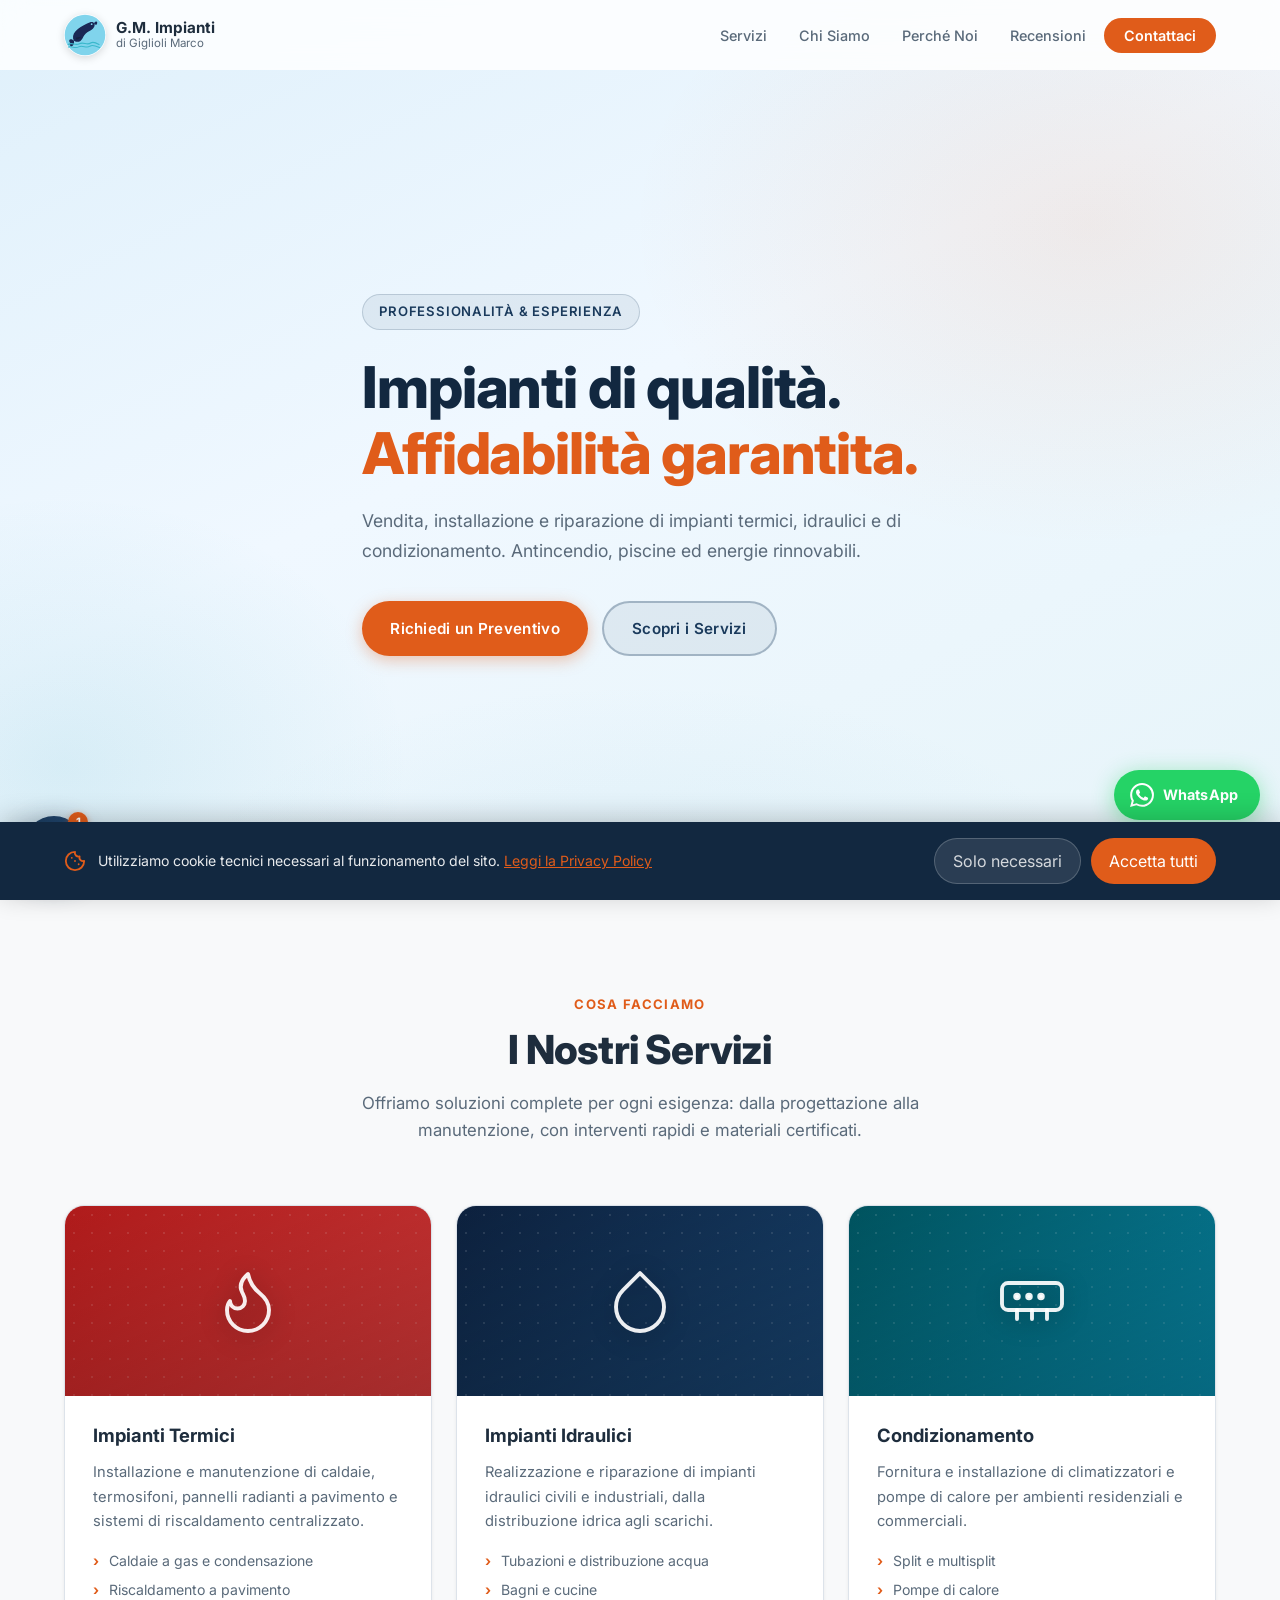
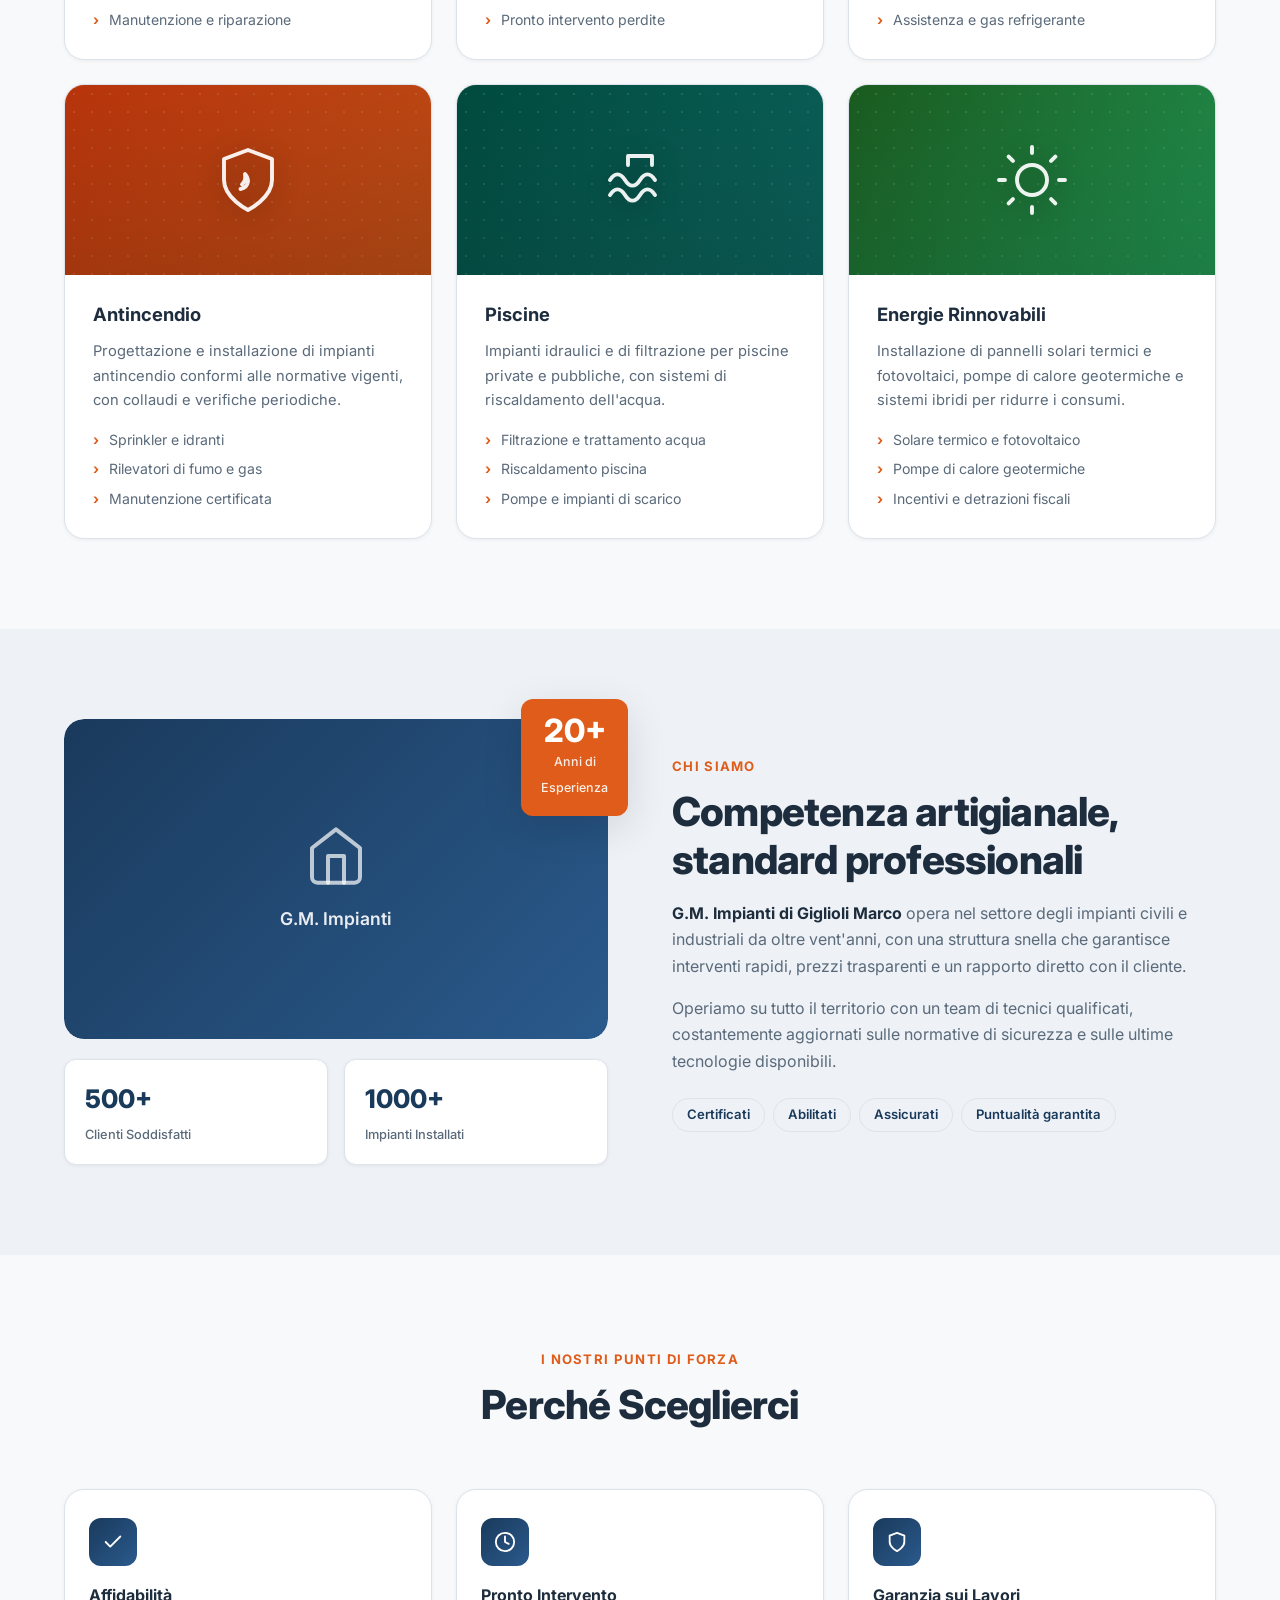
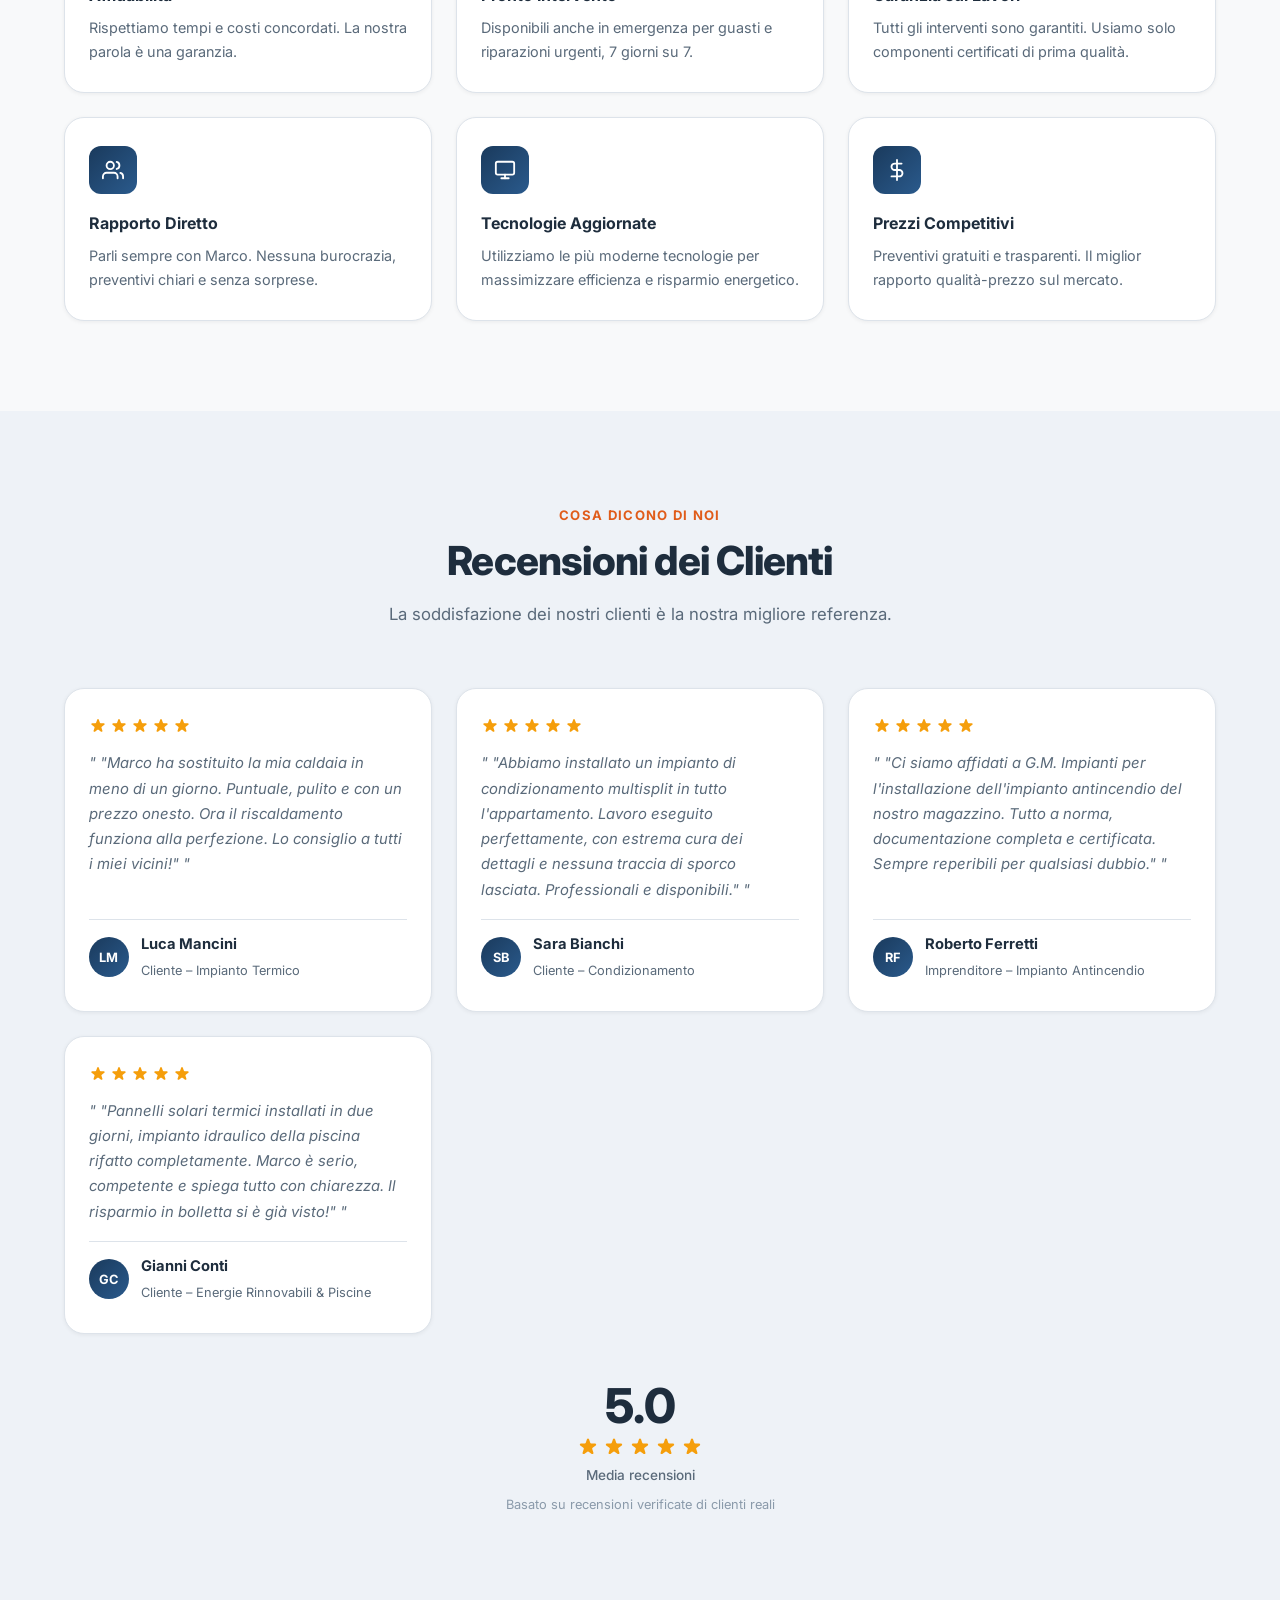
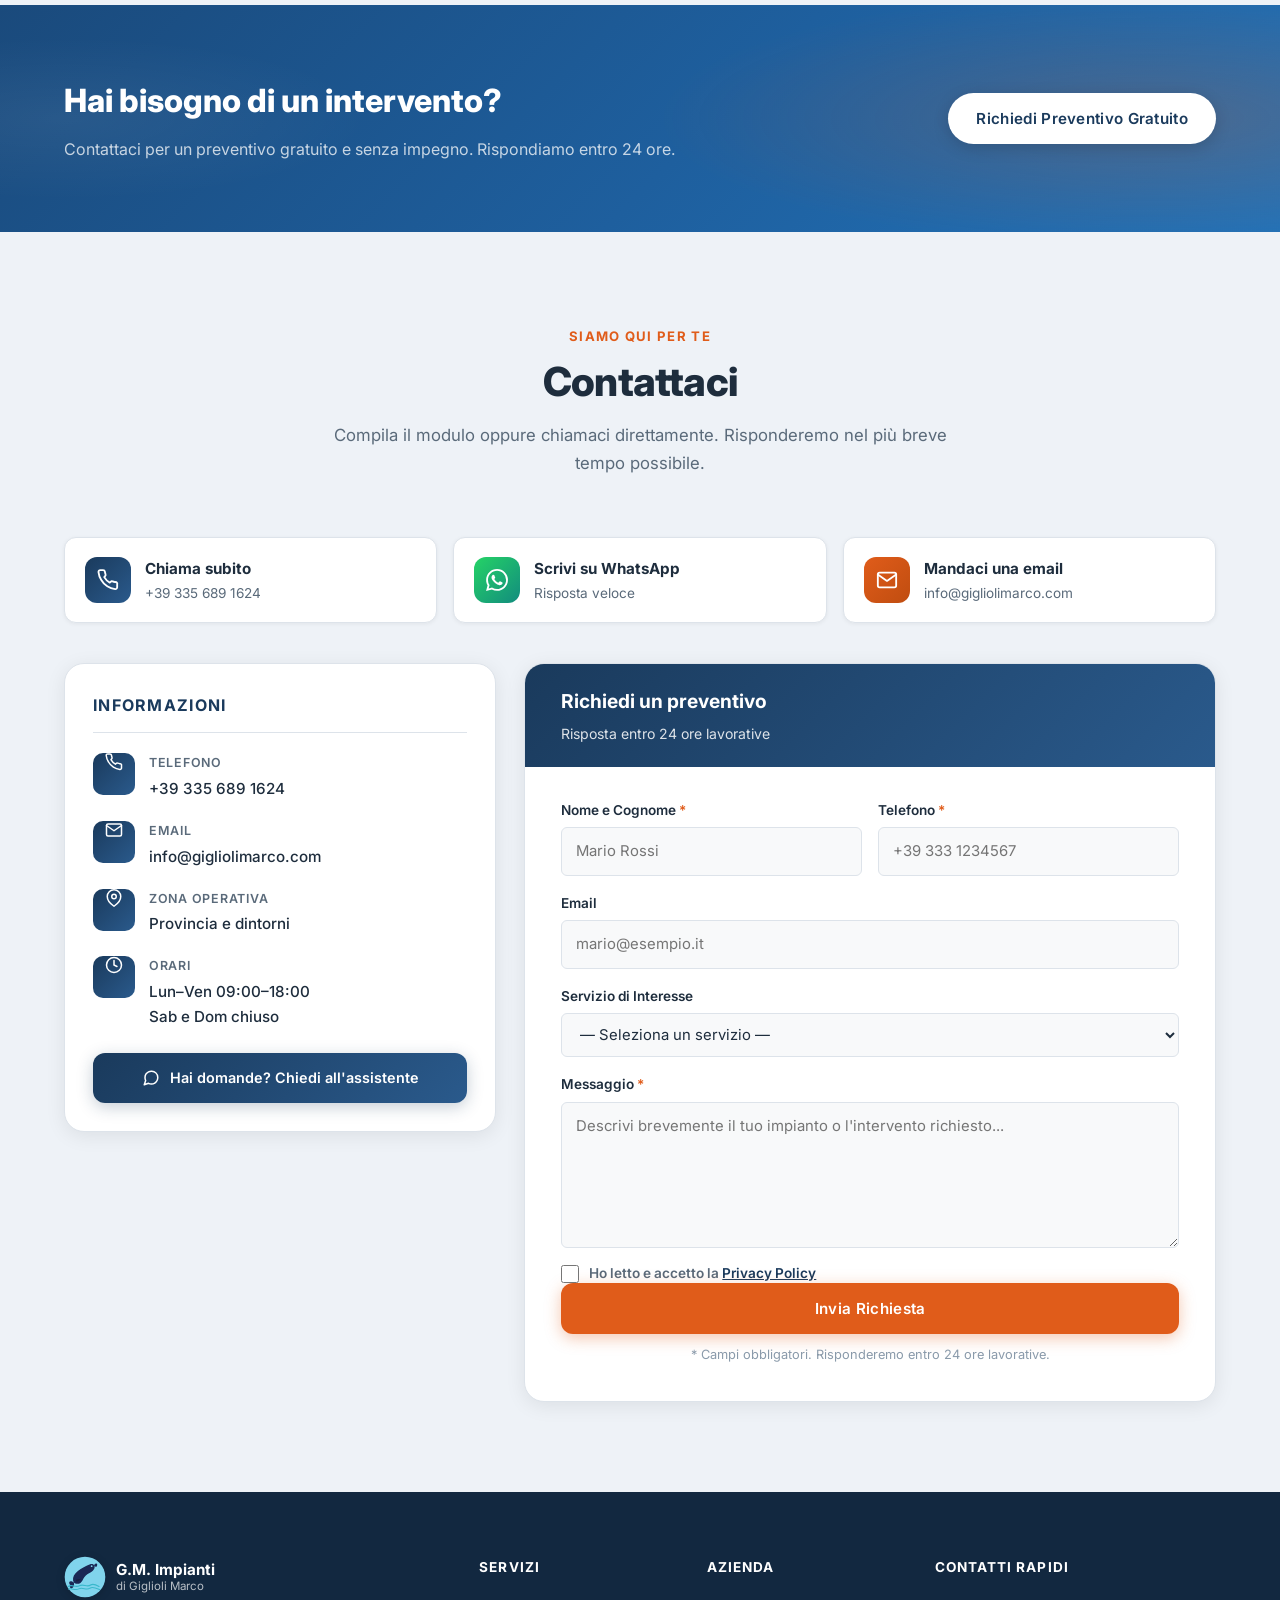
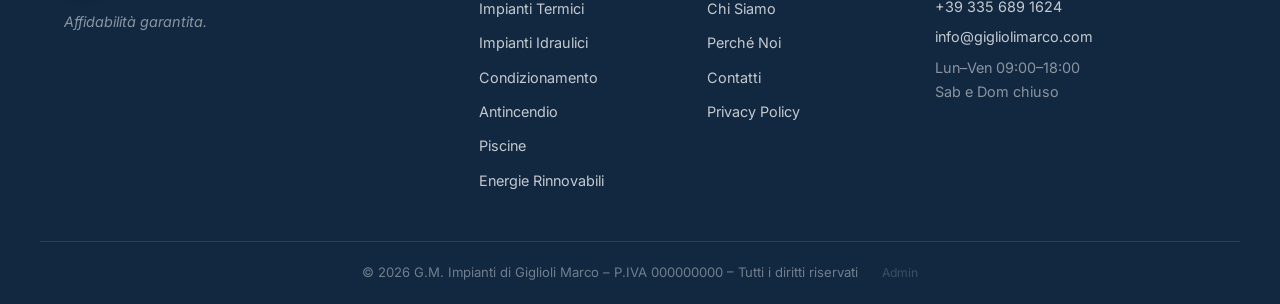
==== commit 929161fc: "Ridisegna sezione Contattaci e aggiunge chatbot di assistenza - Sezione contatti rinnovata: 3 tile d" ====
--- a/index.html
+++ b/index.html
@@ -1,61 +1,24 @@
 <!DOCTYPE html>
-<html lang="it" class="no-js">
+<html lang="it">
 <head>
   <meta charset="UTF-8" />
   <meta name="viewport" content="width=device-width, initial-scale=1.0" />
-  <script>document.documentElement.classList.remove('no-js');</script>
-  <meta name="description" content="G.M. Impianti di Giglioli Marco a Buonconvento (SI) - Vendita, installazione e riparazione di impianti termici, idraulici e di condizionamento. Antincendio, piscine ed energie rinnovabili." />
+  <meta name="description" content="G.M. Impianti di Giglioli Marco - Vendita, installazione e riparazione di impianti termici, idraulici e di condizionamento. Antincendio, piscine ed energie rinnovabili." />
   <meta name="robots" content="index, follow" />
-  <meta name="theme-color" content="#1a3a5c" />
-  <link rel="canonical" href="https://www.gmimpianti.it/" />
   <meta property="og:type" content="website" />
-  <meta property="og:locale" content="it_IT" />
-  <meta property="og:site_name" content="G.M. Impianti" />
-  <meta property="og:url" content="https://www.gmimpianti.it/" />
   <meta property="og:title" content="G.M. Impianti – Giglioli Marco" />
   <meta property="og:description" content="Impianti termici, idraulici, condizionamento, antincendio, piscine ed energie rinnovabili. Affidabilità garantita." />
-  <meta property="og:image" content="https://www.gmimpianti.it/favicon.svg" />
+  <meta property="og:image" content="favicon.svg" />
   <meta name="twitter:card" content="summary" />
   <meta name="twitter:title" content="G.M. Impianti – Giglioli Marco" />
   <meta name="twitter:description" content="Impianti termici, idraulici, condizionamento, antincendio, piscine ed energie rinnovabili." />
-  <title>G.M. Impianti – Giglioli Marco | Impianti termici e idraulici a Buonconvento (SI)</title>
+  <title>G.M. Impianti – Giglioli Marco</title>
   <link rel="icon" type="image/svg+xml" href="favicon.svg" />
+  <link rel="stylesheet" href="css/style.css" />
+  <link rel="stylesheet" href="css/admin.css" />
   <link rel="preconnect" href="https://fonts.googleapis.com" />
   <link rel="preconnect" href="https://fonts.gstatic.com" crossorigin />
   <link href="https://fonts.googleapis.com/css2?family=Inter:wght@300;400;500;600;700;800&display=swap" rel="stylesheet" />
-  <link rel="stylesheet" href="css/style.css" />
-  <link rel="stylesheet" href="css/admin.css" />
-  <script type="application/ld+json">
-  {
-    "@context": "https://schema.org",
-    "@type": "HVACBusiness",
-    "name": "G.M. Impianti di Giglioli Marco",
-    "description": "Vendita, installazione e riparazione di impianti termici, idraulici e di condizionamento. Antincendio, piscine ed energie rinnovabili.",
-    "telephone": "+39 335 689 1624",
-    "url": "https://www.gmimpianti.it/",
-    "address": {
-      "@type": "PostalAddress",
-      "streetAddress": "Via Cassia",
-      "postalCode": "53022",
-      "addressLocality": "Buonconvento",
-      "addressRegion": "SI",
-      "addressCountry": "IT"
-    },
-    "openingHoursSpecification": [{
-      "@type": "OpeningHoursSpecification",
-      "dayOfWeek": ["Monday", "Tuesday", "Wednesday", "Thursday", "Friday"],
-      "opens": "09:00",
-      "closes": "13:00"
-    }, {
-      "@type": "OpeningHoursSpecification",
-      "dayOfWeek": ["Monday", "Tuesday", "Wednesday", "Thursday", "Friday"],
-      "opens": "14:00",
-      "closes": "18:00"
-    }],
-    "areaServed": "Provincia di Siena",
-    "priceRange": "€€"
-  }
-  </script>
 </head>
 <body>
 
@@ -404,7 +367,7 @@
       <div class="reviews-grid" id="reviewsGrid">
 
         <div class="review-card">
-          <div class="review-card__stars" role="img" aria-label="Valutazione: 5 stelle su 5">
+          <div class="review-card__stars">
             <svg xmlns="http://www.w3.org/2000/svg" viewBox="0 0 20 20" fill="currentColor"><path d="M9.049 2.927c.3-.921 1.603-.921 1.902 0l1.07 3.292a1 1 0 00.95.69h3.462c.969 0 1.371 1.24.588 1.81l-2.8 2.034a1 1 0 00-.364 1.118l1.07 3.292c.3.921-.755 1.688-1.54 1.118l-2.8-2.034a1 1 0 00-1.175 0l-2.8 2.034c-.784.57-1.838-.197-1.539-1.118l1.07-3.292a1 1 0 00-.364-1.118L2.98 8.72c-.783-.57-.38-1.81.588-1.81h3.461a1 1 0 00.951-.69l1.07-3.292z"/></svg>
             <svg xmlns="http://www.w3.org/2000/svg" viewBox="0 0 20 20" fill="currentColor"><path d="M9.049 2.927c.3-.921 1.603-.921 1.902 0l1.07 3.292a1 1 0 00.95.69h3.462c.969 0 1.371 1.24.588 1.81l-2.8 2.034a1 1 0 00-.364 1.118l1.07 3.292c.3.921-.755 1.688-1.54 1.118l-2.8-2.034a1 1 0 00-1.175 0l-2.8 2.034c-.784.57-1.838-.197-1.539-1.118l1.07-3.292a1 1 0 00-.364-1.118L2.98 8.72c-.783-.57-.38-1.81.588-1.81h3.461a1 1 0 00.951-.69l1.07-3.292z"/></svg>
             <svg xmlns="http://www.w3.org/2000/svg" viewBox="0 0 20 20" fill="currentColor"><path d="M9.049 2.927c.3-.921 1.603-.921 1.902 0l1.07 3.292a1 1 0 00.95.69h3.462c.969 0 1.371 1.24.588 1.81l-2.8 2.034a1 1 0 00-.364 1.118l1.07 3.292c.3.921-.755 1.688-1.54 1.118l-2.8-2.034a1 1 0 00-1.175 0l-2.8 2.034c-.784.57-1.838-.197-1.539-1.118l1.07-3.292a1 1 0 00-.364-1.118L2.98 8.72c-.783-.57-.38-1.81.588-1.81h3.461a1 1 0 00.951-.69l1.07-3.292z"/></svg>
@@ -424,7 +387,7 @@
         </div>
 
         <div class="review-card">
-          <div class="review-card__stars" role="img" aria-label="Valutazione: 5 stelle su 5">
+          <div class="review-card__stars">
             <svg xmlns="http://www.w3.org/2000/svg" viewBox="0 0 20 20" fill="currentColor"><path d="M9.049 2.927c.3-.921 1.603-.921 1.902 0l1.07 3.292a1 1 0 00.95.69h3.462c.969 0 1.371 1.24.588 1.81l-2.8 2.034a1 1 0 00-.364 1.118l1.07 3.292c.3.921-.755 1.688-1.54 1.118l-2.8-2.034a1 1 0 00-1.175 0l-2.8 2.034c-.784.57-1.838-.197-1.539-1.118l1.07-3.292a1 1 0 00-.364-1.118L2.98 8.72c-.783-.57-.38-1.81.588-1.81h3.461a1 1 0 00.951-.69l1.07-3.292z"/></svg>
             <svg xmlns="http://www.w3.org/2000/svg" viewBox="0 0 20 20" fill="currentColor"><path d="M9.049 2.927c.3-.921 1.603-.921 1.902 0l1.07 3.292a1 1 0 00.95.69h3.462c.969 0 1.371 1.24.588 1.81l-2.8 2.034a1 1 0 00-.364 1.118l1.07 3.292c.3.921-.755 1.688-1.54 1.118l-2.8-2.034a1 1 0 00-1.175 0l-2.8 2.034c-.784.57-1.838-.197-1.539-1.118l1.07-3.292a1 1 0 00-.364-1.118L2.98 8.72c-.783-.57-.38-1.81.588-1.81h3.461a1 1 0 00.951-.69l1.07-3.292z"/></svg>
             <svg xmlns="http://www.w3.org/2000/svg" viewBox="0 0 20 20" fill="currentColor"><path d="M9.049 2.927c.3-.921 1.603-.921 1.902 0l1.07 3.292a1 1 0 00.95.69h3.462c.969 0 1.371 1.24.588 1.81l-2.8 2.034a1 1 0 00-.364 1.118l1.07 3.292c.3.921-.755 1.688-1.54 1.118l-2.8-2.034a1 1 0 00-1.175 0l-2.8 2.034c-.784.57-1.838-.197-1.539-1.118l1.07-3.292a1 1 0 00-.364-1.118L2.98 8.72c-.783-.57-.38-1.81.588-1.81h3.461a1 1 0 00.951-.69l1.07-3.292z"/></svg>
@@ -444,7 +407,7 @@
         </div>
 
         <div class="review-card">
-          <div class="review-card__stars" role="img" aria-label="Valutazione: 5 stelle su 5">
+          <div class="review-card__stars">
             <svg xmlns="http://www.w3.org/2000/svg" viewBox="0 0 20 20" fill="currentColor"><path d="M9.049 2.927c.3-.921 1.603-.921 1.902 0l1.07 3.292a1 1 0 00.95.69h3.462c.969 0 1.371 1.24.588 1.81l-2.8 2.034a1 1 0 00-.364 1.118l1.07 3.292c.3.921-.755 1.688-1.54 1.118l-2.8-2.034a1 1 0 00-1.175 0l-2.8 2.034c-.784.57-1.838-.197-1.539-1.118l1.07-3.292a1 1 0 00-.364-1.118L2.98 8.72c-.783-.57-.38-1.81.588-1.81h3.461a1 1 0 00.951-.69l1.07-3.292z"/></svg>
             <svg xmlns="http://www.w3.org/2000/svg" viewBox="0 0 20 20" fill="currentColor"><path d="M9.049 2.927c.3-.921 1.603-.921 1.902 0l1.07 3.292a1 1 0 00.95.69h3.462c.969 0 1.371 1.24.588 1.81l-2.8 2.034a1 1 0 00-.364 1.118l1.07 3.292c.3.921-.755 1.688-1.54 1.118l-2.8-2.034a1 1 0 00-1.175 0l-2.8 2.034c-.784.57-1.838-.197-1.539-1.118l1.07-3.292a1 1 0 00-.364-1.118L2.98 8.72c-.783-.57-.38-1.81.588-1.81h3.461a1 1 0 00.951-.69l1.07-3.292z"/></svg>
             <svg xmlns="http://www.w3.org/2000/svg" viewBox="0 0 20 20" fill="currentColor"><path d="M9.049 2.927c.3-.921 1.603-.921 1.902 0l1.07 3.292a1 1 0 00.95.69h3.462c.969 0 1.371 1.24.588 1.81l-2.8 2.034a1 1 0 00-.364 1.118l1.07 3.292c.3.921-.755 1.688-1.54 1.118l-2.8-2.034a1 1 0 00-1.175 0l-2.8 2.034c-.784.57-1.838-.197-1.539-1.118l1.07-3.292a1 1 0 00-.364-1.118L2.98 8.72c-.783-.57-.38-1.81.588-1.81h3.461a1 1 0 00.951-.69l1.07-3.292z"/></svg>
@@ -464,7 +427,7 @@
         </div>
 
         <div class="review-card">
-          <div class="review-card__stars" role="img" aria-label="Valutazione: 5 stelle su 5">
+          <div class="review-card__stars">
             <svg xmlns="http://www.w3.org/2000/svg" viewBox="0 0 20 20" fill="currentColor"><path d="M9.049 2.927c.3-.921 1.603-.921 1.902 0l1.07 3.292a1 1 0 00.95.69h3.462c.969 0 1.371 1.24.588 1.81l-2.8 2.034a1 1 0 00-.364 1.118l1.07 3.292c.3.921-.755 1.688-1.54 1.118l-2.8-2.034a1 1 0 00-1.175 0l-2.8 2.034c-.784.57-1.838-.197-1.539-1.118l1.07-3.292a1 1 0 00-.364-1.118L2.98 8.72c-.783-.57-.38-1.81.588-1.81h3.461a1 1 0 00.951-.69l1.07-3.292z"/></svg>
             <svg xmlns="http://www.w3.org/2000/svg" viewBox="0 0 20 20" fill="currentColor"><path d="M9.049 2.927c.3-.921 1.603-.921 1.902 0l1.07 3.292a1 1 0 00.95.69h3.462c.969 0 1.371 1.24.588 1.81l-2.8 2.034a1 1 0 00-.364 1.118l1.07 3.292c.3.921-.755 1.688-1.54 1.118l-2.8-2.034a1 1 0 00-1.175 0l-2.8 2.034c-.784.57-1.838-.197-1.539-1.118l1.07-3.292a1 1 0 00-.364-1.118L2.98 8.72c-.783-.57-.38-1.81.588-1.81h3.461a1 1 0 00.951-.69l1.07-3.292z"/></svg>
             <svg xmlns="http://www.w3.org/2000/svg" viewBox="0 0 20 20" fill="currentColor"><path d="M9.049 2.927c.3-.921 1.603-.921 1.902 0l1.07 3.292a1 1 0 00.95.69h3.462c.969 0 1.371 1.24.588 1.81l-2.8 2.034a1 1 0 00-.364 1.118l1.07 3.292c.3.921-.755 1.688-1.54 1.118l-2.8-2.034a1 1 0 00-1.175 0l-2.8 2.034c-.784.57-1.838-.197-1.539-1.118l1.07-3.292a1 1 0 00-.364-1.118L2.98 8.72c-.783-.57-.38-1.81.588-1.81h3.461a1 1 0 00.951-.69l1.07-3.292z"/></svg>
@@ -488,7 +451,7 @@
       <div class="reviews-summary">
         <div class="reviews-summary__score">
           <span class="reviews-summary__num">5.0</span>
-          <div class="reviews-summary__stars" role="img" aria-label="Media recensioni: 5 su 5">
+          <div class="reviews-summary__stars">
             <svg xmlns="http://www.w3.org/2000/svg" viewBox="0 0 20 20" fill="currentColor"><path d="M9.049 2.927c.3-.921 1.603-.921 1.902 0l1.07 3.292a1 1 0 00.95.69h3.462c.969 0 1.371 1.24.588 1.81l-2.8 2.034a1 1 0 00-.364 1.118l1.07 3.292c.3.921-.755 1.688-1.54 1.118l-2.8-2.034a1 1 0 00-1.175 0l-2.8 2.034c-.784.57-1.838-.197-1.539-1.118l1.07-3.292a1 1 0 00-.364-1.118L2.98 8.72c-.783-.57-.38-1.81.588-1.81h3.461a1 1 0 00.951-.69l1.07-3.292z"/></svg>
             <svg xmlns="http://www.w3.org/2000/svg" viewBox="0 0 20 20" fill="currentColor"><path d="M9.049 2.927c.3-.921 1.603-.921 1.902 0l1.07 3.292a1 1 0 00.95.69h3.462c.969 0 1.371 1.24.588 1.81l-2.8 2.034a1 1 0 00-.364 1.118l1.07 3.292c.3.921-.755 1.688-1.54 1.118l-2.8-2.034a1 1 0 00-1.175 0l-2.8 2.034c-.784.57-1.838-.197-1.539-1.118l1.07-3.292a1 1 0 00-.364-1.118L2.98 8.72c-.783-.57-.38-1.81.588-1.81h3.461a1 1 0 00.951-.69l1.07-3.292z"/></svg>
             <svg xmlns="http://www.w3.org/2000/svg" viewBox="0 0 20 20" fill="currentColor"><path d="M9.049 2.927c.3-.921 1.603-.921 1.902 0l1.07 3.292a1 1 0 00.95.69h3.462c.969 0 1.371 1.24.588 1.81l-2.8 2.034a1 1 0 00-.364 1.118l1.07 3.292c.3.921-.755 1.688-1.54 1.118l-2.8-2.034a1 1 0 00-1.175 0l-2.8 2.034c-.784.57-1.838-.197-1.539-1.118l1.07-3.292a1 1 0 00-.364-1.118L2.98 8.72c-.783-.57-.38-1.81.588-1.81h3.461a1 1 0 00.951-.69l1.07-3.292z"/></svg>
@@ -515,7 +478,7 @@
   </section>
 
   <!-- CONTATTI -->
-  <section class="section" id="contatti">
+  <section class="section section--alt" id="contatti">
     <div class="container">
       <div class="section__header">
         <p class="section__eyebrow" data-key="section-contact-eyebrow">Siamo qui per te</p>
@@ -525,97 +488,151 @@
         </p>
       </div>
 
+      <!-- QUICK ACTIONS -->
+      <div class="contact-actions">
+        <a href="tel:+393356891624" class="contact-action contact-action--call" data-key-href="contact-phone-link">
+          <span class="contact-action__icon">
+            <svg xmlns="http://www.w3.org/2000/svg" viewBox="0 0 24 24" fill="none" stroke="currentColor" stroke-width="2" stroke-linecap="round" stroke-linejoin="round">
+              <path d="M22 16.92v3a2 2 0 0 1-2.18 2 19.79 19.79 0 0 1-8.63-3.07A19.5 19.5 0 0 1 4.69 12a19.79 19.79 0 0 1-3.07-8.67A2 2 0 0 1 3.6 1.17h3a2 2 0 0 1 2 1.72c.127.96.361 1.903.7 2.81a2 2 0 0 1-.45 2.11L7.91 8.91a16 16 0 0 0 6 6l.92-.92a2 2 0 0 1 2.11-.45c.907.339 1.85.573 2.81.7A2 2 0 0 1 22 16.92z"/>
+            </svg>
+          </span>
+          <span class="contact-action__text">
+            <strong>Chiama subito</strong>
+            <span data-key="contact-phone">+39 335 689 1624</span>
+          </span>
+        </a>
+        <a href="https://wa.me/393356891624?text=Salve%2C%20vorrei%20un%20preventivo%20per%20un%20impianto." target="_blank" rel="noopener noreferrer" class="contact-action contact-action--whatsapp">
+          <span class="contact-action__icon">
+            <svg xmlns="http://www.w3.org/2000/svg" viewBox="0 0 24 24" fill="currentColor">
+              <path d="M17.472 14.382c-.297-.149-1.758-.867-2.03-.967-.273-.099-.471-.148-.67.15-.197.297-.767.966-.94 1.164-.173.199-.347.223-.644.075-.297-.15-1.255-.463-2.39-1.475-.883-.788-1.48-1.761-1.653-2.059-.173-.297-.018-.458.13-.606.134-.133.298-.347.446-.52.149-.174.198-.298.298-.497.099-.198.05-.371-.025-.52-.075-.149-.669-1.612-.916-2.207-.242-.579-.487-.5-.669-.51-.173-.008-.371-.01-.57-.01-.198 0-.52.074-.792.372-.272.297-1.04 1.016-1.04 2.479 0 1.462 1.065 2.875 1.213 3.074.149.198 2.096 3.2 5.077 4.487.709.306 1.262.489 1.694.625.712.227 1.36.195 1.871.118.571-.085 1.758-.719 2.006-1.413.248-.694.248-1.289.173-1.413-.074-.124-.272-.198-.57-.347m-5.421 7.403h-.004a9.87 9.87 0 01-5.031-1.378l-.361-.214-3.741.982.998-3.648-.235-.374a9.86 9.86 0 01-1.51-5.26c.001-5.45 4.436-9.884 9.888-9.884 2.64 0 5.122 1.03 6.988 2.898a9.825 9.825 0 012.893 6.994c-.003 5.45-4.437 9.884-9.885 9.884m8.413-18.297A11.815 11.815 0 0012.05 0C5.495 0 .16 5.335.157 11.892c0 2.096.547 4.142 1.588 5.945L.057 24l6.305-1.654a11.882 11.882 0 005.683 1.448h.005c6.554 0 11.89-5.335 11.893-11.893a11.821 11.821 0 00-3.48-8.413z"/>
+            </svg>
+          </span>
+          <span class="contact-action__text">
+            <strong>Scrivi su WhatsApp</strong>
+            <span>Risposta veloce</span>
+          </span>
+        </a>
+        <a href="mailto:info@gigliolimarco.com" class="contact-action contact-action--email">
+          <span class="contact-action__icon">
+            <svg xmlns="http://www.w3.org/2000/svg" viewBox="0 0 24 24" fill="none" stroke="currentColor" stroke-width="2" stroke-linecap="round" stroke-linejoin="round">
+              <path d="M4 4h16c1.1 0 2 .9 2 2v12c0 1.1-.9 2-2 2H4c-1.1 0-2-.9-2-2V6c0-1.1.9-2 2-2z"/>
+              <polyline points="22,6 12,13 2,6"/>
+            </svg>
+          </span>
+          <span class="contact-action__text">
+            <strong>Mandaci una email</strong>
+            <span data-key="contact-email">info@gigliolimarco.com</span>
+          </span>
+        </a>
+      </div>
+
       <div class="contact-wrap">
-        <div class="contact-info">
-          <div class="contact-item">
-            <div class="contact-item__icon">
-              <svg xmlns="http://www.w3.org/2000/svg" viewBox="0 0 24 24" fill="none" stroke="currentColor" stroke-width="2" stroke-linecap="round" stroke-linejoin="round">
-                <path d="M22 16.92v3a2 2 0 0 1-2.18 2 19.79 19.79 0 0 1-8.63-3.07A19.5 19.5 0 0 1 4.69 12a19.79 19.79 0 0 1-3.07-8.67A2 2 0 0 1 3.6 1.17h3a2 2 0 0 1 2 1.72c.127.96.361 1.903.7 2.81a2 2 0 0 1-.45 2.11L7.91 8.91a16 16 0 0 0 6 6l.92-.92a2 2 0 0 1 2.11-.45c.907.339 1.85.573 2.81.7A2 2 0 0 1 22 16.92z"/>
-              </svg>
-            </div>
-            <div>
-              <strong>Telefono</strong>
-              <a href="tel:+393356891624" data-key="contact-phone">+39 335 689 1624</a>
-            </div>
-          </div>
-          <div class="contact-item">
-            <div class="contact-item__icon">
-              <svg xmlns="http://www.w3.org/2000/svg" viewBox="0 0 24 24" fill="none" stroke="currentColor" stroke-width="2" stroke-linecap="round" stroke-linejoin="round">
-                <path d="M4 4h16c1.1 0 2 .9 2 2v12c0 1.1-.9 2-2 2H4c-1.1 0-2-.9-2-2V6c0-1.1.9-2 2-2z"/>
-                <polyline points="22,6 12,13 2,6"/>
-              </svg>
-            </div>
-            <div>
-              <strong>Email</strong>
-              <a href="mailto:info@gmimpianti.it" data-key="contact-email">info@gmimpianti.it</a>
-            </div>
-          </div>
-          <div class="contact-item">
-            <div class="contact-item__icon">
-              <svg xmlns="http://www.w3.org/2000/svg" viewBox="0 0 24 24" fill="none" stroke="currentColor" stroke-width="2" stroke-linecap="round" stroke-linejoin="round">
-                <path d="M21 10c0 7-9 13-9 13s-9-6-9-13a9 9 0 0 1 18 0z"/>
-                <circle cx="12" cy="10" r="3"/>
-              </svg>
-            </div>
-            <div>
-              <strong>Indirizzo</strong>
-              <span data-key="contact-zone">Via Cassia, 53022 Buonconvento SI</span>
-            </div>
-          </div>
-          <div class="contact-item">
-            <div class="contact-item__icon">
-              <svg xmlns="http://www.w3.org/2000/svg" viewBox="0 0 24 24" fill="none" stroke="currentColor" stroke-width="2" stroke-linecap="round" stroke-linejoin="round">
-                <circle cx="12" cy="12" r="10"/>
-                <polyline points="12 6 12 12 16 14"/>
-              </svg>
-            </div>
-            <div>
-              <strong>Orari</strong>
-              <span data-key="contact-hours">Lun–Ven 9:00–13:00, 14:00–18:00<br />Sab–Dom Chiuso</span>
-            </div>
-          </div>
-        </div>
+        <aside class="contact-info-card">
+          <h3 class="contact-info-card__title">Informazioni</h3>
+          <div class="contact-info">
+            <div class="contact-item">
+              <div class="contact-item__icon">
+                <svg xmlns="http://www.w3.org/2000/svg" viewBox="0 0 24 24" fill="none" stroke="currentColor" stroke-width="2" stroke-linecap="round" stroke-linejoin="round">
+                  <path d="M22 16.92v3a2 2 0 0 1-2.18 2 19.79 19.79 0 0 1-8.63-3.07A19.5 19.5 0 0 1 4.69 12a19.79 19.79 0 0 1-3.07-8.67A2 2 0 0 1 3.6 1.17h3a2 2 0 0 1 2 1.72c.127.96.361 1.903.7 2.81a2 2 0 0 1-.45 2.11L7.91 8.91a16 16 0 0 0 6 6l.92-.92a2 2 0 0 1 2.11-.45c.907.339 1.85.573 2.81.7A2 2 0 0 1 22 16.92z"/>
+                </svg>
+              </div>
+              <div>
+                <strong>Telefono</strong>
+                <a href="tel:+393356891624" data-key="contact-phone">+39 335 689 1624</a>
+              </div>
+            </div>
+            <div class="contact-item">
+              <div class="contact-item__icon">
+                <svg xmlns="http://www.w3.org/2000/svg" viewBox="0 0 24 24" fill="none" stroke="currentColor" stroke-width="2" stroke-linecap="round" stroke-linejoin="round">
+                  <path d="M4 4h16c1.1 0 2 .9 2 2v12c0 1.1-.9 2-2 2H4c-1.1 0-2-.9-2-2V6c0-1.1.9-2 2-2z"/>
+                  <polyline points="22,6 12,13 2,6"/>
+                </svg>
+              </div>
+              <div>
+                <strong>Email</strong>
+                <a href="mailto:info@gigliolimarco.com" data-key="contact-email">info@gigliolimarco.com</a>
+              </div>
+            </div>
+            <div class="contact-item">
+              <div class="contact-item__icon">
+                <svg xmlns="http://www.w3.org/2000/svg" viewBox="0 0 24 24" fill="none" stroke="currentColor" stroke-width="2" stroke-linecap="round" stroke-linejoin="round">
+                  <path d="M21 10c0 7-9 13-9 13s-9-6-9-13a9 9 0 0 1 18 0z"/>
+                  <circle cx="12" cy="10" r="3"/>
+                </svg>
+              </div>
+              <div>
+                <strong>Zona Operativa</strong>
+                <span data-key="contact-zone">Provincia e dintorni</span>
+              </div>
+            </div>
+            <div class="contact-item">
+              <div class="contact-item__icon">
+                <svg xmlns="http://www.w3.org/2000/svg" viewBox="0 0 24 24" fill="none" stroke="currentColor" stroke-width="2" stroke-linecap="round" stroke-linejoin="round">
+                  <circle cx="12" cy="12" r="10"/>
+                  <polyline points="12 6 12 12 16 14"/>
+                </svg>
+              </div>
+              <div>
+                <strong>Orari</strong>
+                <span data-key="contact-hours">Lun–Ven 09:00–18:00<br />Sab e Dom chiuso</span>
+              </div>
+            </div>
+          </div>
+
+          <button type="button" class="contact-info-card__chatbot-cta" id="open-chatbot-cta">
+            <svg xmlns="http://www.w3.org/2000/svg" viewBox="0 0 24 24" fill="none" stroke="currentColor" stroke-width="2" stroke-linecap="round" stroke-linejoin="round">
+              <path d="M21 11.5a8.38 8.38 0 0 1-.9 3.8 8.5 8.5 0 0 1-7.6 4.7 8.38 8.38 0 0 1-3.8-.9L3 21l1.9-5.7a8.38 8.38 0 0 1-.9-3.8 8.5 8.5 0 0 1 4.7-7.6 8.38 8.38 0 0 1 3.8-.9h.5a8.48 8.48 0 0 1 8 8v.5z"/>
+            </svg>
+            <span>Hai domande? Chiedi all'assistente</span>
+          </button>
+        </aside>
 
         <form class="contact-form" id="contact-form" novalidate>
-          <div class="form-row">
+          <div class="contact-form__header">
+            <h3>Richiedi un preventivo</h3>
+            <p>Risposta entro 24 ore lavorative</p>
+          </div>
+          <div class="contact-form__body">
+            <div class="form-row">
+              <div class="form-group">
+                <label for="nome">Nome e Cognome <span>*</span></label>
+                <input type="text" id="nome" name="nome" placeholder="Mario Rossi" required />
+              </div>
+              <div class="form-group">
+                <label for="telefono">Telefono <span>*</span></label>
+                <input type="tel" id="telefono" name="telefono" placeholder="+39 333 1234567" required />
+              </div>
+            </div>
             <div class="form-group">
-              <label for="nome">Nome e Cognome <span>*</span></label>
-              <input type="text" id="nome" name="nome" placeholder="Mario Rossi" required />
+              <label for="email">Email</label>
+              <input type="email" id="email" name="email" placeholder="mario@esempio.it" />
             </div>
             <div class="form-group">
-              <label for="telefono">Telefono <span>*</span></label>
-              <input type="tel" id="telefono" name="telefono" placeholder="+39 333 1234567" required />
-            </div>
-          </div>
-          <div class="form-group">
-            <label for="email">Email</label>
-            <input type="email" id="email" name="email" placeholder="mario@esempio.it" />
-          </div>
-          <div class="form-group">
-            <label for="servizio">Servizio di Interesse</label>
-            <select id="servizio" name="servizio">
-              <option value="">— Seleziona un servizio —</option>
-              <option>Impianti Termici</option>
-              <option>Impianti Idraulici</option>
-              <option>Condizionamento</option>
-              <option>Antincendio</option>
-              <option>Piscine</option>
-              <option>Energie Rinnovabili</option>
-              <option>Altro</option>
-            </select>
-          </div>
-          <div class="form-group">
-            <label for="messaggio">Messaggio <span>*</span></label>
-            <textarea id="messaggio" name="messaggio" rows="5" placeholder="Descrivi brevemente il tuo impianto o l'intervento richiesto..." required></textarea>
-          </div>
-          <div class="form-group form-group--check">
-            <label class="checkbox-label">
-              <input type="checkbox" id="privacy" name="privacy" required />
-              <span>Ho letto e accetto la <a href="#">Privacy Policy</a></span>
-            </label>
-          </div>
-          <button type="submit" class="btn btn--primary btn--full">Invia Richiesta</button>
-          <p class="form-note">* Campi obbligatori. Risponderemo entro 24 ore lavorative.</p>
+              <label for="servizio">Servizio di Interesse</label>
+              <select id="servizio" name="servizio">
+                <option value="">— Seleziona un servizio —</option>
+                <option>Impianti Termici</option>
+                <option>Impianti Idraulici</option>
+                <option>Condizionamento</option>
+                <option>Antincendio</option>
+                <option>Piscine</option>
+                <option>Energie Rinnovabili</option>
+                <option>Altro</option>
+              </select>
+            </div>
+            <div class="form-group">
+              <label for="messaggio">Messaggio <span>*</span></label>
+              <textarea id="messaggio" name="messaggio" rows="5" placeholder="Descrivi brevemente il tuo impianto o l'intervento richiesto..." required></textarea>
+            </div>
+            <div class="form-group form-group--check">
+              <label class="checkbox-label">
+                <input type="checkbox" id="privacy" name="privacy" required />
+                <span>Ho letto e accetto la <a href="#">Privacy Policy</a></span>
+              </label>
+            </div>
+            <button type="submit" class="btn btn--primary btn--full">Invia Richiesta</button>
+            <p class="form-note">* Campi obbligatori. Risponderemo entro 24 ore lavorative.</p>
+          </div>
         </form>
       </div>
     </div>
@@ -661,9 +678,8 @@
       <div class="footer__contact">
         <h4>Contatti Rapidi</h4>
         <p><a href="tel:+393356891624" data-key="footer-phone">+39 335 689 1624</a></p>
-        <p><a href="mailto:info@gmimpianti.it" data-key="footer-email">info@gmimpianti.it</a></p>
-        <p class="footer__hours" data-key="footer-hours">Lun–Ven 9:00–13:00, 14:00–18:00<br />Sab–Dom Chiuso</p>
-        <p data-key="footer-address">Via Cassia, 53022 Buonconvento SI</p>
+        <p><a href="mailto:info@gigliolimarco.com" data-key="footer-email">info@gigliolimarco.com</a></p>
+        <p class="footer__hours" data-key="footer-hours">Lun–Ven 09:00–18:00<br />Sab e Dom chiuso</p>
       </div>
     </div>
 
@@ -714,7 +730,47 @@
     </div>
   </div>
 
+  <!-- CHATBOT -->
+  <button class="chatbot-launcher" id="chatbot-launcher" aria-label="Apri assistente virtuale" aria-expanded="false">
+    <svg class="chatbot-launcher__icon chatbot-launcher__icon--chat" xmlns="http://www.w3.org/2000/svg" viewBox="0 0 24 24" fill="none" stroke="currentColor" stroke-width="2.2" stroke-linecap="round" stroke-linejoin="round">
+      <path d="M21 11.5a8.38 8.38 0 0 1-.9 3.8 8.5 8.5 0 0 1-7.6 4.7 8.38 8.38 0 0 1-3.8-.9L3 21l1.9-5.7a8.38 8.38 0 0 1-.9-3.8 8.5 8.5 0 0 1 4.7-7.6 8.38 8.38 0 0 1 3.8-.9h.5a8.48 8.48 0 0 1 8 8v.5z"/>
+    </svg>
+    <svg class="chatbot-launcher__icon chatbot-launcher__icon--close" xmlns="http://www.w3.org/2000/svg" viewBox="0 0 24 24" fill="none" stroke="currentColor" stroke-width="2.5" stroke-linecap="round" stroke-linejoin="round">
+      <line x1="18" y1="6" x2="6" y2="18"/>
+      <line x1="6" y1="6" x2="18" y2="18"/>
+    </svg>
+    <span class="chatbot-launcher__badge" aria-hidden="true">1</span>
+  </button>
+
+  <aside class="chatbot" id="chatbot" role="dialog" aria-label="Assistente virtuale G.M. Impianti" aria-modal="false" hidden>
+    <header class="chatbot__header">
+      <div class="chatbot__avatar" aria-hidden="true">GM</div>
+      <div class="chatbot__title">
+        <strong>Assistente G.M. Impianti</strong>
+        <span><i class="chatbot__online"></i> Online · risposta immediata</span>
+      </div>
+      <button type="button" class="chatbot__close" id="chatbot-close" aria-label="Chiudi assistente">
+        <svg xmlns="http://www.w3.org/2000/svg" viewBox="0 0 24 24" fill="none" stroke="currentColor" stroke-width="2.5" stroke-linecap="round" stroke-linejoin="round">
+          <line x1="18" y1="6" x2="6" y2="18"/>
+          <line x1="6" y1="6" x2="18" y2="18"/>
+        </svg>
+      </button>
+    </header>
+    <div class="chatbot__body" id="chatbot-body" aria-live="polite"></div>
+    <div class="chatbot__chips" id="chatbot-chips"></div>
+    <form class="chatbot__input" id="chatbot-form" autocomplete="off">
+      <input type="text" id="chatbot-input" placeholder="Scrivi una domanda..." aria-label="Scrivi una domanda" maxlength="300"/>
+      <button type="submit" aria-label="Invia">
+        <svg xmlns="http://www.w3.org/2000/svg" viewBox="0 0 24 24" fill="none" stroke="currentColor" stroke-width="2" stroke-linecap="round" stroke-linejoin="round">
+          <line x1="22" y1="2" x2="11" y2="13"/>
+          <polygon points="22 2 15 22 11 13 2 9 22 2"/>
+        </svg>
+      </button>
+    </form>
+  </aside>
+
   <script src="js/main.js"></script>
+  <script src="js/chatbot.js"></script>
   <script src="js/admin.js"></script>
 </body>
 </html>
--- a/css/style.css
+++ b/css/style.css
@@ -109,9 +109,11 @@
   position: fixed;
   inset-block-start: 0;
   inset-inline: 0;
-  z-index: 1000;
+  z-index: 100;
   padding-block: 14px;
   background: rgba(255,255,255,.82);
+  backdrop-filter: blur(14px);
+  -webkit-backdrop-filter: blur(14px);
   transition: background var(--transition), box-shadow var(--transition), padding var(--transition);
 }
 .header.scrolled {
@@ -566,21 +568,78 @@
 /* ===========================
    CONTACT
    =========================== */
+/* Quick action tiles */
+.contact-actions {
+  display: grid;
+  grid-template-columns: repeat(3, 1fr);
+  gap: 16px;
+  margin-bottom: 40px;
+}
+.contact-action {
+  display: flex;
+  align-items: center;
+  gap: 14px;
+  padding: 18px 20px;
+  background: var(--surface);
+  border: 1px solid var(--border);
+  border-radius: var(--radius);
+  box-shadow: var(--shadow-sm);
+  transition: transform var(--transition), box-shadow var(--transition), border-color var(--transition);
+}
+.contact-action:hover {
+  transform: translateY(-3px);
+  box-shadow: var(--shadow);
+  border-color: transparent;
+}
+.contact-action__icon {
+  width: 46px;
+  height: 46px;
+  flex-shrink: 0;
+  border-radius: 12px;
+  display: grid;
+  place-items: center;
+  color: #fff;
+}
+.contact-action__icon svg { width: 22px; height: 22px; }
+.contact-action__text { display: flex; flex-direction: column; min-width: 0; }
+.contact-action__text strong { font-size: .95rem; color: var(--text); font-weight: 700; }
+.contact-action__text span { font-size: .85rem; color: var(--text-muted); white-space: nowrap; overflow: hidden; text-overflow: ellipsis; }
+.contact-action--call .contact-action__icon   { background: linear-gradient(135deg, var(--primary) 0%, var(--primary-light) 100%); }
+.contact-action--whatsapp .contact-action__icon { background: linear-gradient(135deg, #25d366 0%, #128c7e 100%); }
+.contact-action--email .contact-action__icon  { background: linear-gradient(135deg, var(--accent) 0%, var(--accent-dark) 100%); }
+
 .contact-wrap {
   display: grid;
-  grid-template-columns: 1fr 1.8fr;
-  gap: 48px;
+  grid-template-columns: 1fr 1.6fr;
+  gap: 28px;
   align-items: start;
 }
 
+.contact-info-card {
+  background: var(--surface);
+  border-radius: var(--radius-lg);
+  padding: 28px;
+  box-shadow: var(--shadow);
+  border: 1px solid var(--border);
+}
+.contact-info-card__title {
+  font-size: 1rem;
+  font-weight: 700;
+  color: var(--primary);
+  text-transform: uppercase;
+  letter-spacing: .08em;
+  margin-bottom: 20px;
+  padding-bottom: 14px;
+  border-bottom: 1px solid var(--border);
+}
 .contact-info {
   display: flex;
   flex-direction: column;
-  gap: 24px;
+  gap: 20px;
 }
 .contact-item {
   display: flex;
-  align-items: center;
+  align-items: flex-start;
   gap: 14px;
 }
 .contact-item__icon {
@@ -595,19 +654,46 @@
 }
 .contact-item__icon svg { width: 18px; height: 18px; }
 .contact-item div { display: flex; flex-direction: column; gap: 2px; }
-.contact-item strong { font-size: .82rem; font-weight: 600; color: var(--text-muted); text-transform: uppercase; letter-spacing: .06em; }
+.contact-item strong { font-size: .78rem; font-weight: 600; color: var(--text-muted); text-transform: uppercase; letter-spacing: .06em; }
 .contact-item a,
 .contact-item span { font-size: .95rem; color: var(--text); font-weight: 500; }
 .contact-item a:hover { color: var(--accent); }
+
+.contact-info-card__chatbot-cta {
+  margin-top: 24px;
+  width: 100%;
+  display: inline-flex;
+  align-items: center;
+  justify-content: center;
+  gap: 10px;
+  padding: 13px 16px;
+  border-radius: var(--radius);
+  background: linear-gradient(135deg, var(--primary) 0%, var(--primary-light) 100%);
+  color: #fff;
+  font-weight: 600;
+  font-size: .9rem;
+  box-shadow: 0 4px 16px rgba(26,58,92,.25);
+  transition: transform var(--transition), box-shadow var(--transition);
+}
+.contact-info-card__chatbot-cta svg { width: 18px; height: 18px; }
+.contact-info-card__chatbot-cta:hover { transform: translateY(-2px); box-shadow: 0 8px 24px rgba(26,58,92,.35); }
 
 /* Form */
 .contact-form {
   background: var(--surface);
   border-radius: var(--radius-lg);
-  padding: 36px;
   box-shadow: var(--shadow);
   border: 1px solid var(--border);
-}
+  overflow: hidden;
+}
+.contact-form__header {
+  padding: 22px 36px;
+  background: linear-gradient(135deg, var(--primary) 0%, var(--primary-light) 100%);
+  color: #fff;
+}
+.contact-form__header h3 { font-size: 1.2rem; font-weight: 700; margin-bottom: 4px; }
+.contact-form__header p { font-size: .88rem; color: rgba(255,255,255,.85); margin: 0; }
+.contact-form__body { padding: 32px 36px 36px; }
 .form-row { display: grid; grid-template-columns: 1fr 1fr; gap: 16px; }
 .form-group { display: flex; flex-direction: column; gap: 6px; margin-bottom: 16px; }
 .form-group:last-of-type { margin-bottom: 0; }
@@ -763,6 +849,7 @@
   .about__visual { order: -1; }
   .about__badge { top: -16px; right: 16px; }
   .footer__inner { grid-template-columns: 1fr 1fr; }
+  .contact-actions { grid-template-columns: 1fr; }
   .contact-wrap { grid-template-columns: 1fr; }
   .contact-info { flex-direction: row; flex-wrap: wrap; }
   .contact-item { flex: 1 1 200px; }
@@ -775,27 +862,24 @@
     position: fixed;
     inset: 0;
     background: rgba(18,40,64,.97);
+    backdrop-filter: blur(12px);
     flex-direction: column;
     align-items: center;
     justify-content: center;
-    z-index: 999;
+    z-index: 99;
   }
   .nav.open { display: flex; }
   .nav__list { flex-direction: column; gap: 8px; text-align: center; }
   .nav__link { font-size: 1.2rem; color: rgba(255,255,255,.85); padding: 12px 32px; }
   .nav__link--cta { margin-top: 12px; }
-  .burger { display: flex; }
-  /* When nav is open: transparent header so burger/X blends into the dark overlay */
-  .header.nav-open {
-    background: transparent !important;
-    box-shadow: none !important;
-  }
-  .header.nav-open .burger span { background: #fff; }
+  .burger { display: flex; z-index: 100; }
   .hero__content { padding-block: 60px 100px; }
   .services-grid { grid-template-columns: 1fr; }
   .why-grid { grid-template-columns: 1fr; }
   .form-row { grid-template-columns: 1fr; }
-  .contact-form { padding: 24px; }
+  .contact-form__header { padding: 20px 24px; }
+  .contact-form__body { padding: 24px; }
+  .contact-info-card { padding: 22px; }
   .cta-banner__inner { flex-direction: column; text-align: center; }
   .footer__inner { grid-template-columns: 1fr; gap: 28px; }
   .about__stats { grid-template-columns: 1fr 1fr; }
@@ -1054,23 +1138,244 @@
 }
 
 /* ===========================
-   ACCESSIBILITY
-   =========================== */
-:focus-visible {
-  outline: 3px solid var(--accent);
-  outline-offset: 2px;
-  border-radius: 3px;
-}
-
-@media (prefers-reduced-motion: reduce) {
-  *, *::before, *::after {
-    animation-duration: .001ms !important;
-    animation-iteration-count: 1 !important;
-    transition-duration: .001ms !important;
-    scroll-behavior: auto !important;
+   CHATBOT
+   =========================== */
+.chatbot-launcher {
+  position: fixed;
+  bottom: 24px;
+  left: 24px;
+  z-index: 95;
+  width: 60px;
+  height: 60px;
+  border-radius: 50%;
+  background: linear-gradient(135deg, var(--primary) 0%, var(--primary-light) 100%);
+  color: #fff;
+  display: grid;
+  place-items: center;
+  box-shadow: 0 8px 28px rgba(26,58,92,.45);
+  transition: transform var(--transition), box-shadow var(--transition);
+}
+.chatbot-launcher:hover { transform: translateY(-3px) scale(1.04); box-shadow: 0 14px 36px rgba(26,58,92,.55); }
+.chatbot-launcher__icon {
+  width: 26px;
+  height: 26px;
+  position: absolute;
+  transition: opacity .2s ease, transform .2s ease;
+}
+.chatbot-launcher__icon--close { opacity: 0; transform: rotate(-45deg); }
+.chatbot-launcher.is-open .chatbot-launcher__icon--chat { opacity: 0; transform: rotate(45deg); }
+.chatbot-launcher.is-open .chatbot-launcher__icon--close { opacity: 1; transform: rotate(0); }
+.chatbot-launcher__badge {
+  position: absolute;
+  top: -4px;
+  right: -4px;
+  min-width: 20px;
+  height: 20px;
+  padding: 0 6px;
+  border-radius: 999px;
+  background: var(--accent);
+  color: #fff;
+  font-size: .72rem;
+  font-weight: 700;
+  display: grid;
+  place-items: center;
+  box-shadow: 0 2px 6px rgba(224,92,26,.5);
+}
+.chatbot-launcher.is-open .chatbot-launcher__badge { display: none; }
+
+.chatbot {
+  position: fixed;
+  bottom: 100px;
+  left: 24px;
+  z-index: 94;
+  width: 360px;
+  max-width: calc(100vw - 32px);
+  height: 540px;
+  max-height: calc(100vh - 140px);
+  background: var(--surface);
+  border-radius: var(--radius-lg);
+  border: 1px solid var(--border);
+  box-shadow: 0 24px 60px rgba(0,0,0,.22);
+  display: flex;
+  flex-direction: column;
+  overflow: hidden;
+  transform-origin: bottom left;
+  animation: chatbotIn .22s ease;
+}
+.chatbot[hidden] { display: none; }
+@keyframes chatbotIn {
+  from { opacity: 0; transform: translateY(12px) scale(.98); }
+  to   { opacity: 1; transform: translateY(0) scale(1); }
+}
+.chatbot__header {
+  display: flex;
+  align-items: center;
+  gap: 12px;
+  padding: 14px 16px;
+  background: linear-gradient(135deg, var(--primary) 0%, var(--primary-light) 100%);
+  color: #fff;
+}
+.chatbot__avatar {
+  width: 40px;
+  height: 40px;
+  flex-shrink: 0;
+  border-radius: 50%;
+  background: rgba(255,255,255,.18);
+  display: grid;
+  place-items: center;
+  font-size: .8rem;
+  font-weight: 800;
+  letter-spacing: .04em;
+}
+.chatbot__title { display: flex; flex-direction: column; min-width: 0; flex: 1; }
+.chatbot__title strong { font-size: .98rem; font-weight: 700; }
+.chatbot__title span { font-size: .76rem; color: rgba(255,255,255,.8); display: inline-flex; align-items: center; gap: 6px; }
+.chatbot__online {
+  width: 8px;
+  height: 8px;
+  border-radius: 50%;
+  background: #4ade80;
+  box-shadow: 0 0 0 2px rgba(74,222,128,.3);
+  display: inline-block;
+}
+.chatbot__close {
+  width: 32px;
+  height: 32px;
+  border-radius: 8px;
+  color: #fff;
+  display: grid;
+  place-items: center;
+  transition: background var(--transition);
+}
+.chatbot__close svg { width: 18px; height: 18px; }
+.chatbot__close:hover { background: rgba(255,255,255,.15); }
+
+.chatbot__body {
+  flex: 1;
+  overflow-y: auto;
+  padding: 18px 16px;
+  background: var(--bg);
+  display: flex;
+  flex-direction: column;
+  gap: 10px;
+  scroll-behavior: smooth;
+}
+.chatbot__msg {
+  max-width: 85%;
+  padding: 10px 14px;
+  border-radius: 16px;
+  font-size: .9rem;
+  line-height: 1.5;
+  white-space: pre-line;
+  word-wrap: break-word;
+  animation: msgIn .25s ease;
+}
+@keyframes msgIn {
+  from { opacity: 0; transform: translateY(6px); }
+  to   { opacity: 1; transform: translateY(0); }
+}
+.chatbot__msg--bot {
+  align-self: flex-start;
+  background: var(--surface);
+  border: 1px solid var(--border);
+  color: var(--text);
+  border-bottom-left-radius: 4px;
+}
+.chatbot__msg--user {
+  align-self: flex-end;
+  background: var(--primary);
+  color: #fff;
+  border-bottom-right-radius: 4px;
+}
+.chatbot__msg a { color: var(--accent); text-decoration: underline; font-weight: 600; }
+.chatbot__msg--user a { color: #fff; }
+.chatbot__typing {
+  align-self: flex-start;
+  display: inline-flex;
+  align-items: center;
+  gap: 4px;
+  padding: 12px 14px;
+  background: var(--surface);
+  border: 1px solid var(--border);
+  border-radius: 16px;
+  border-bottom-left-radius: 4px;
+}
+.chatbot__typing span {
+  width: 6px;
+  height: 6px;
+  border-radius: 50%;
+  background: var(--text-muted);
+  animation: blink 1.2s infinite ease-in-out;
+}
+.chatbot__typing span:nth-child(2) { animation-delay: .15s; }
+.chatbot__typing span:nth-child(3) { animation-delay: .3s; }
+@keyframes blink {
+  0%, 60%, 100% { opacity: .25; transform: translateY(0); }
+  30% { opacity: 1; transform: translateY(-3px); }
+}
+
+.chatbot__chips {
+  padding: 0 16px 10px;
+  background: var(--bg);
+  display: flex;
+  flex-wrap: wrap;
+  gap: 6px;
+}
+.chatbot__chip {
+  padding: 7px 12px;
+  border-radius: 999px;
+  background: var(--surface);
+  border: 1px solid var(--border);
+  color: var(--primary);
+  font-size: .82rem;
+  font-weight: 600;
+  transition: background var(--transition), color var(--transition), border-color var(--transition), transform var(--transition);
+}
+.chatbot__chip:hover { background: var(--primary); color: #fff; border-color: var(--primary); transform: translateY(-1px); }
+
+.chatbot__input {
+  display: flex;
+  align-items: center;
+  gap: 8px;
+  padding: 10px 12px;
+  border-top: 1px solid var(--border);
+  background: var(--surface);
+}
+.chatbot__input input {
+  flex: 1;
+  padding: 10px 14px;
+  border: 1.5px solid var(--border);
+  border-radius: 999px;
+  font: inherit;
+  font-size: .9rem;
+  outline: none;
+  background: var(--bg);
+  transition: border-color var(--transition), background var(--transition);
+}
+.chatbot__input input:focus { border-color: var(--primary); background: #fff; }
+.chatbot__input button {
+  width: 40px;
+  height: 40px;
+  border-radius: 50%;
+  background: var(--accent);
+  color: #fff;
+  display: grid;
+  place-items: center;
+  flex-shrink: 0;
+  box-shadow: 0 4px 12px rgba(224,92,26,.35);
+  transition: background var(--transition), transform var(--transition);
+}
+.chatbot__input button:hover { background: var(--accent-dark); transform: translateY(-1px); }
+.chatbot__input button svg { width: 16px; height: 16px; }
+
+@media (max-width: 480px) {
+  .chatbot-launcher { bottom: 18px; left: 16px; width: 54px; height: 54px; }
+  .chatbot {
+    left: 8px;
+    right: 8px;
+    bottom: 84px;
+    width: auto;
+    max-width: none;
+    height: calc(100vh - 110px);
   }
-  .fade-up { opacity: 1; transform: none; }
-}
-
-/* Fallback senza JavaScript: rende visibili gli elementi animati */
-.no-js .fade-up { opacity: 1; transform: none; }
+}
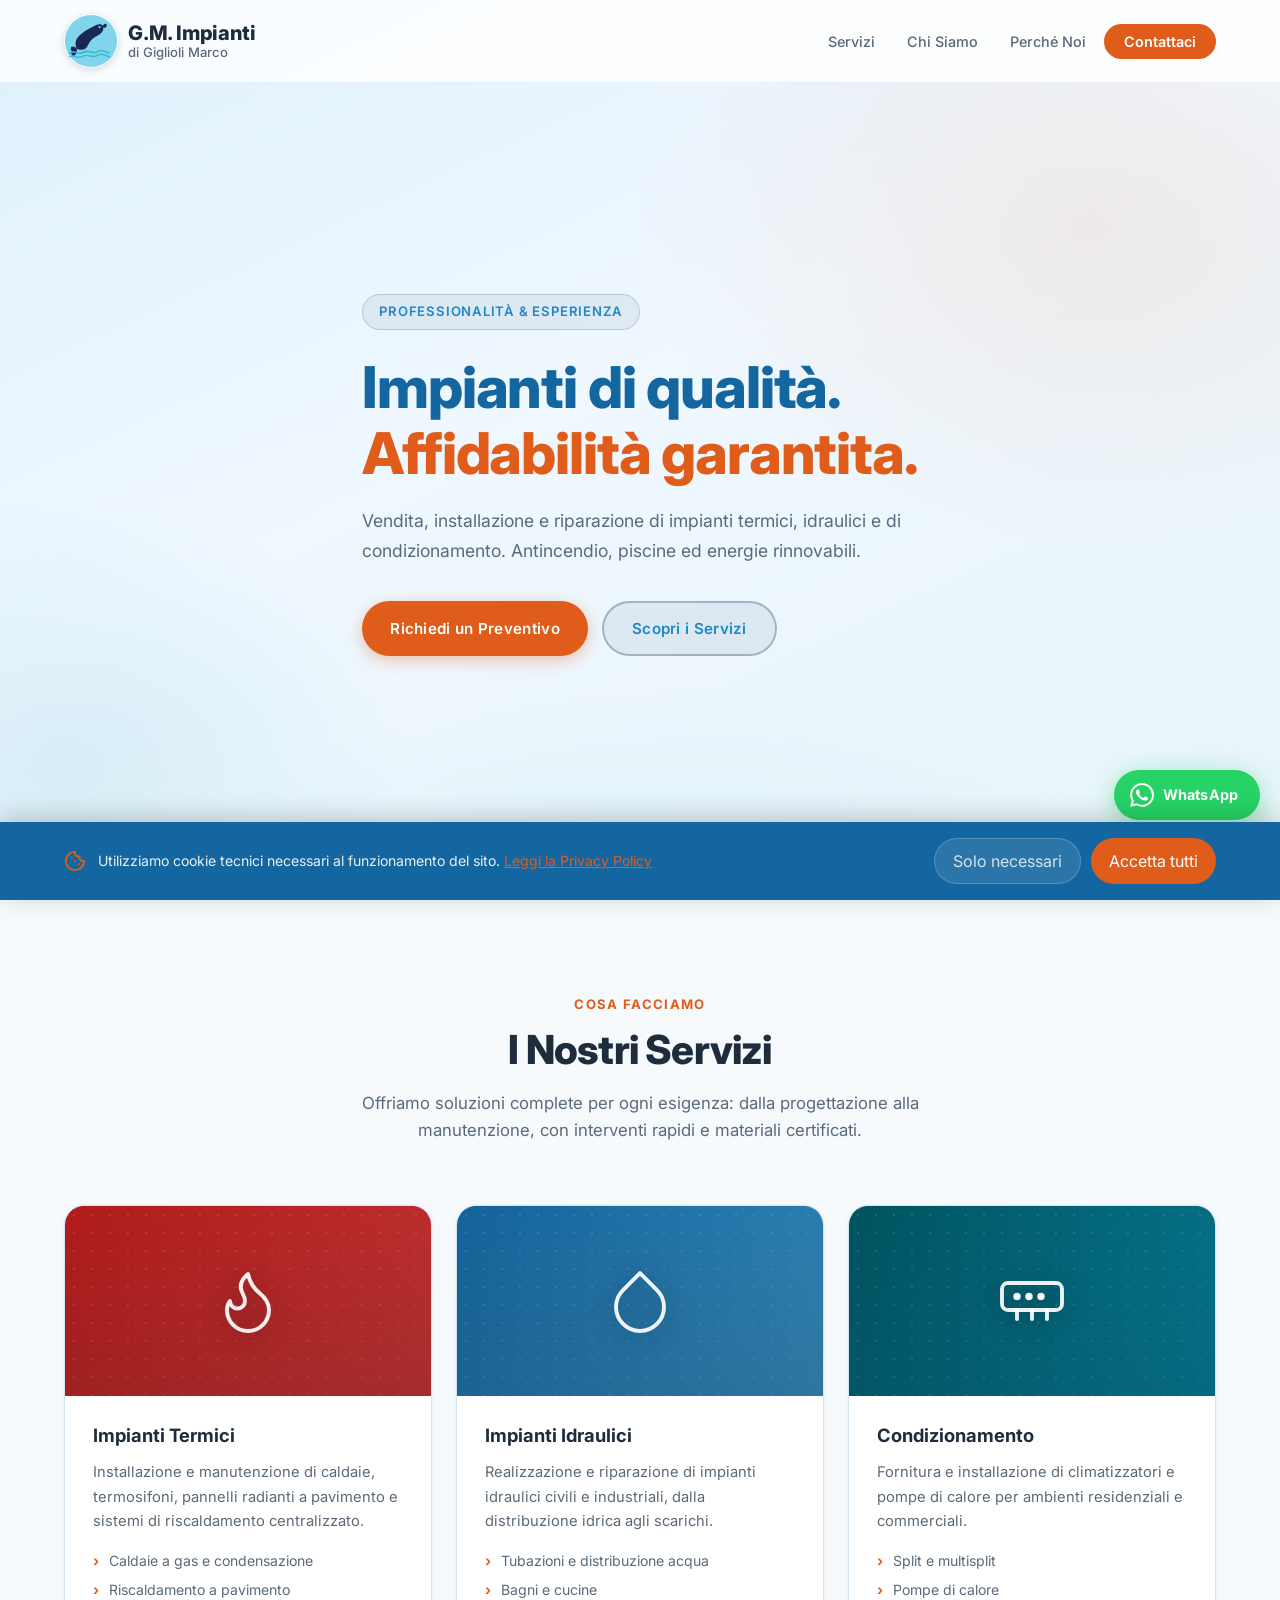
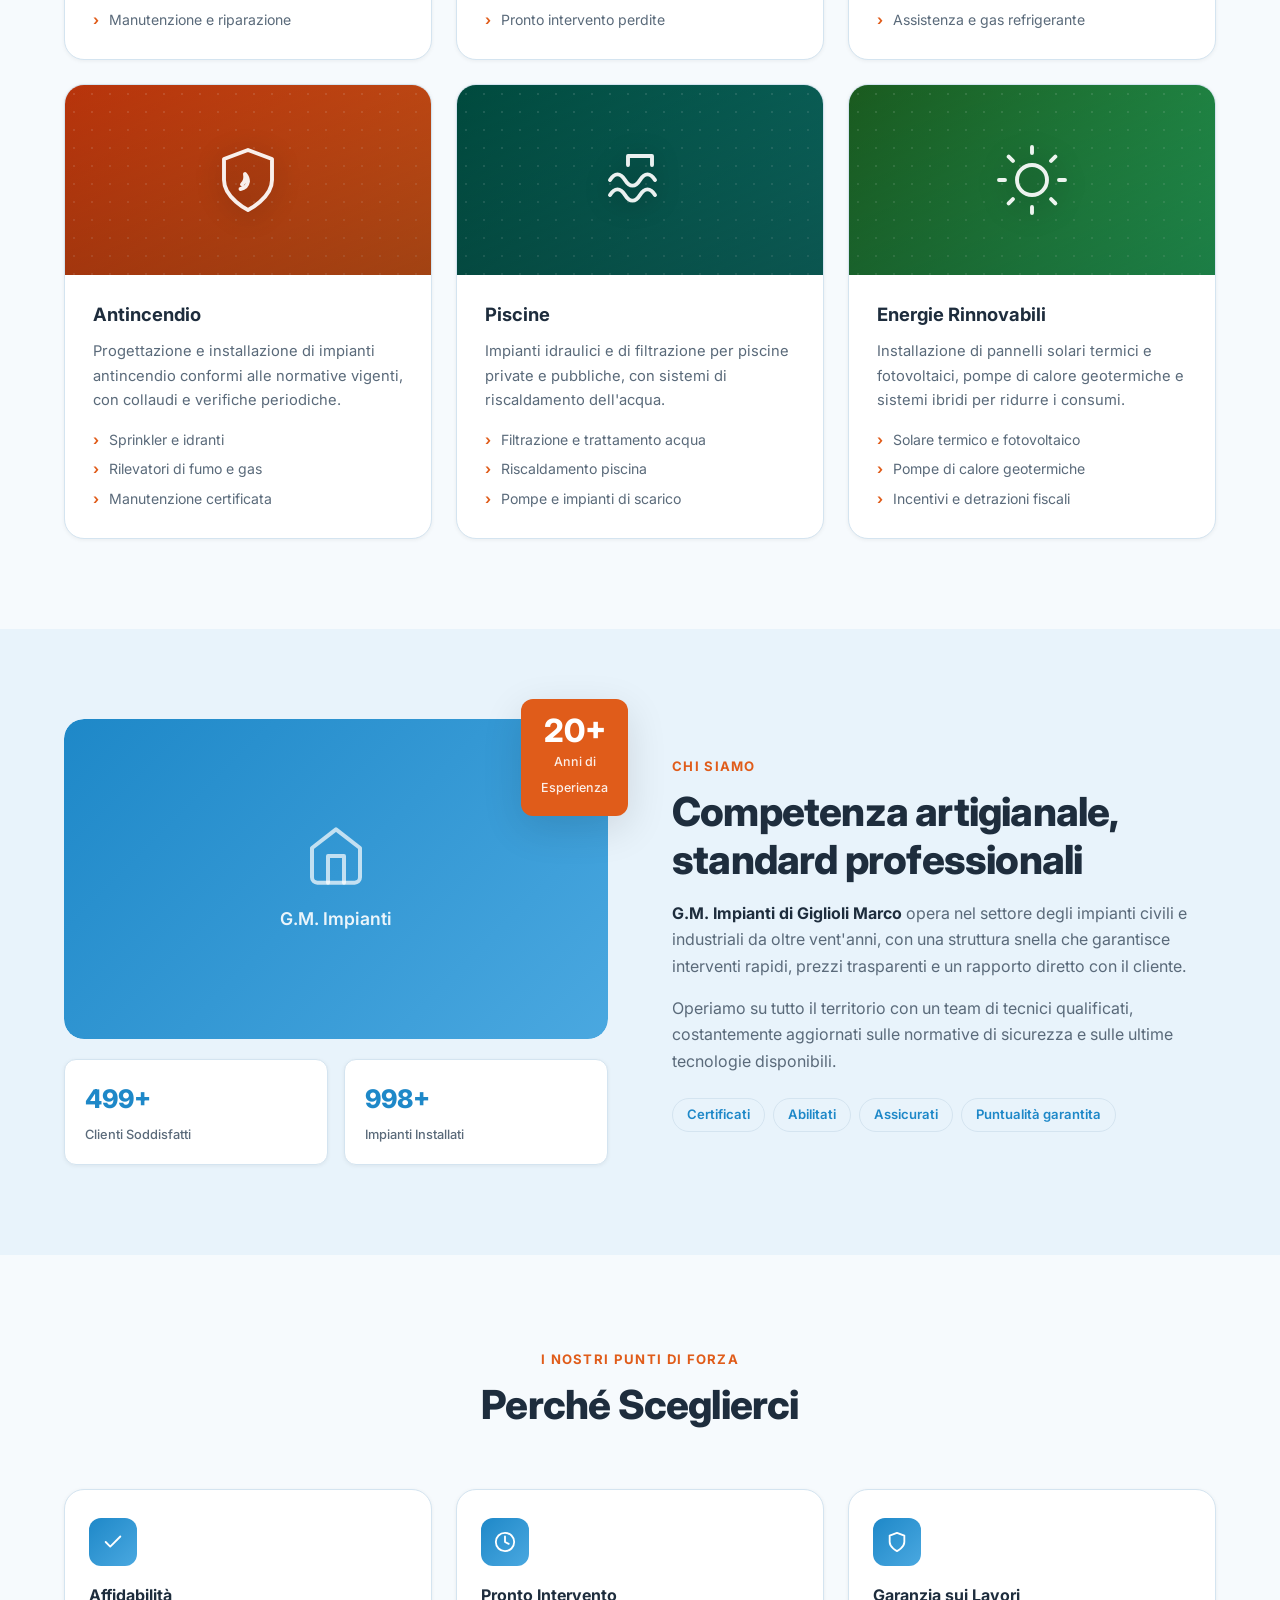
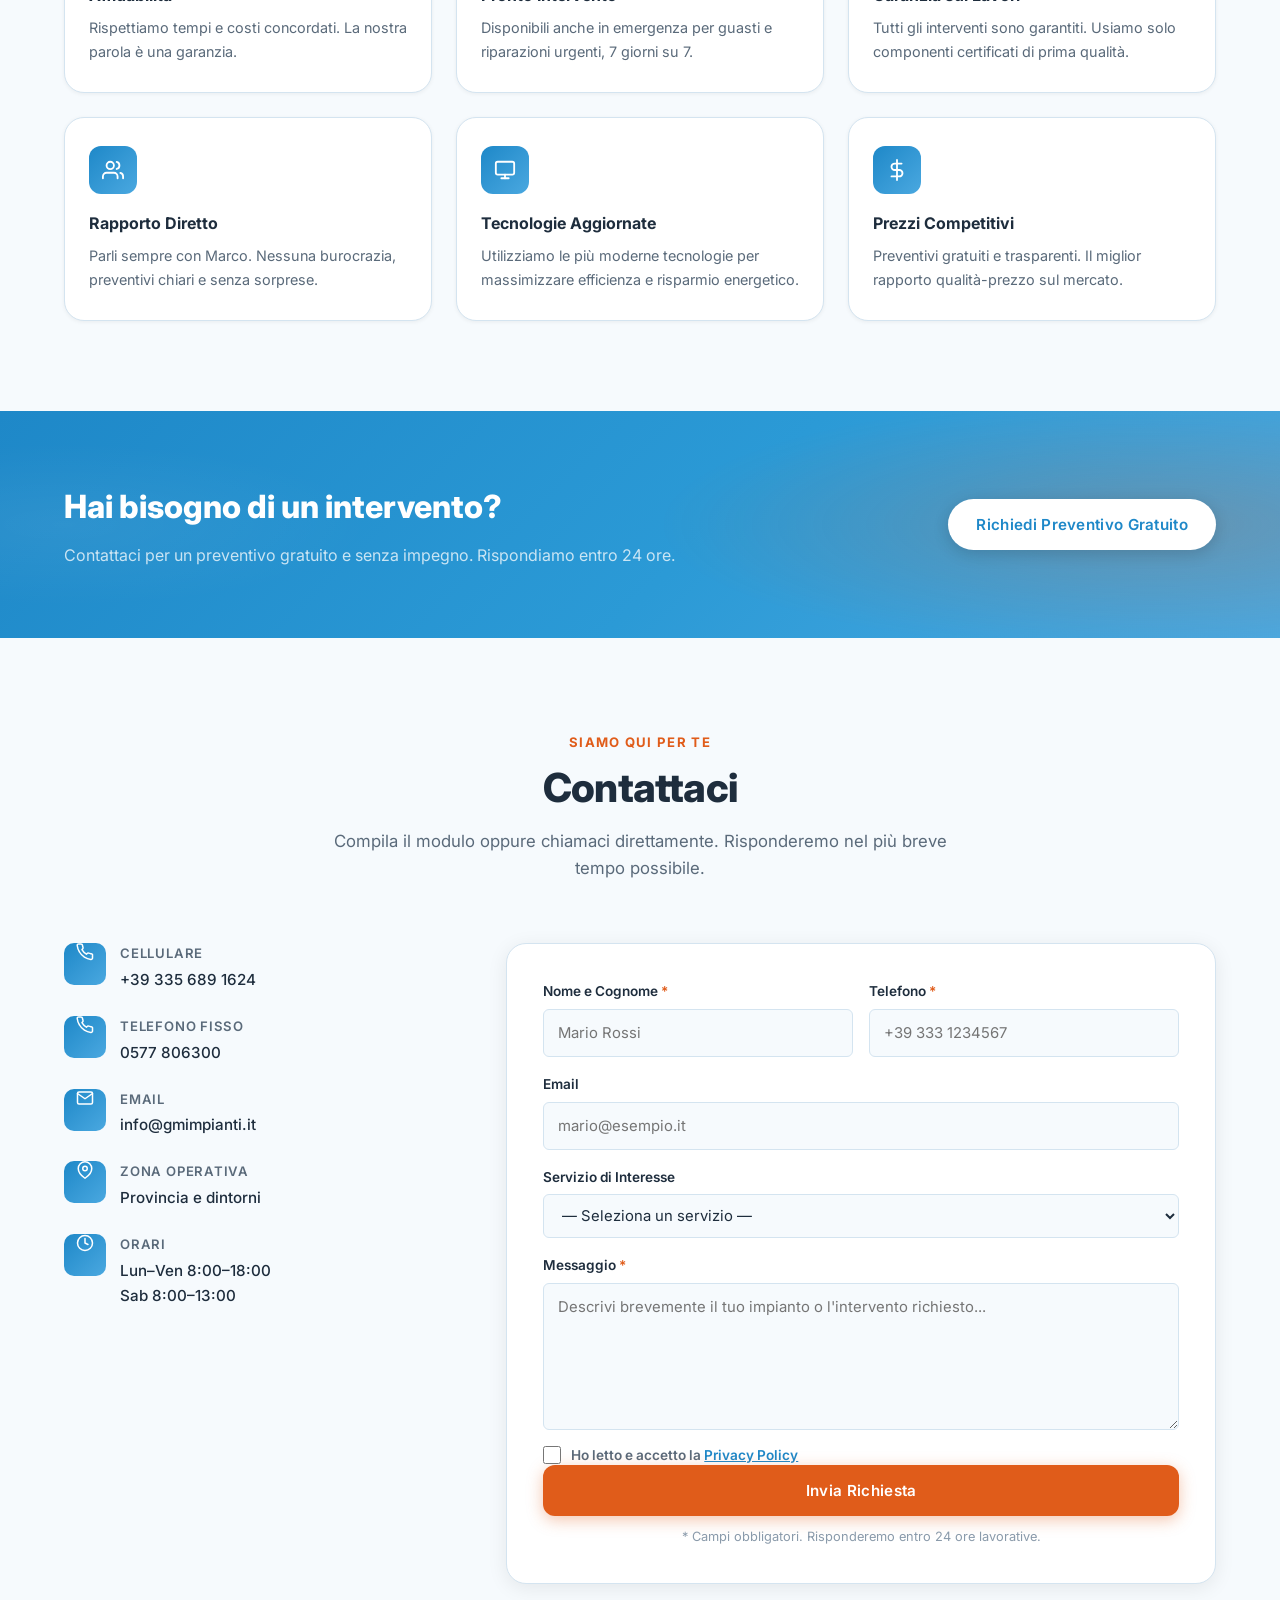
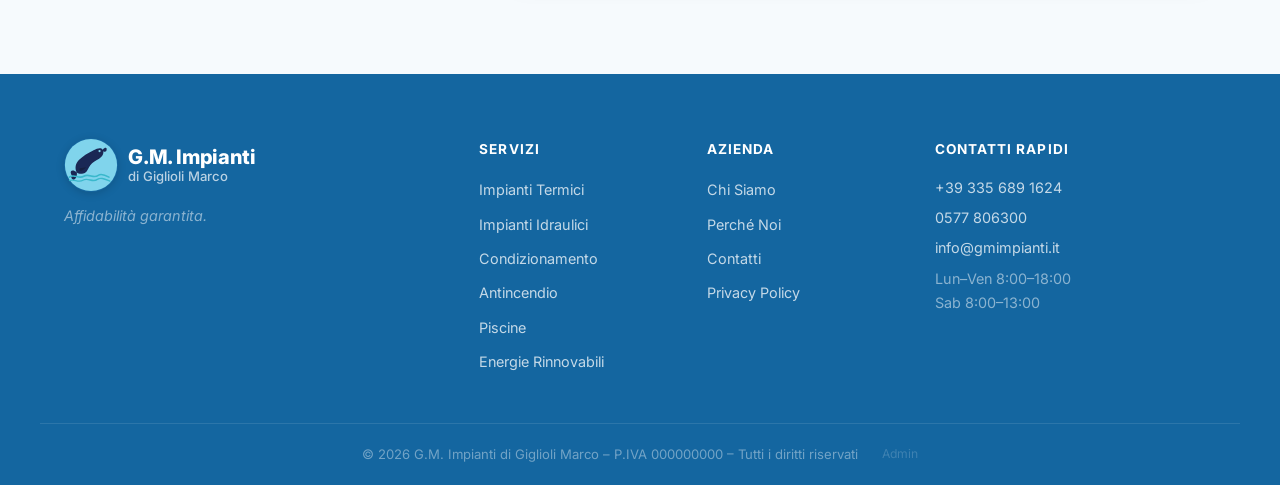
==== commit 1179cf79: "Restyle: logo più grande, splash iniziale, palette azzurra, no recensioni, numero fisso - Header: no" ====
--- a/index.html
+++ b/index.html
@@ -22,6 +22,16 @@
 </head>
 <body>
 
+  <!-- INTRO SPLASH (logo centrato all'apertura) -->
+  <div class="intro-splash" id="introSplash" aria-hidden="true">
+    <div class="intro-splash__inner">
+      <img src="images/logo.svg" alt="G.M. Impianti" class="intro-splash__logo"
+           onerror="this.style.display='none'" />
+      <span class="intro-splash__name">G.M. Impianti</span>
+      <span class="intro-splash__sub">di Giglioli Marco</span>
+    </div>
+  </div>
+
   <!-- HEADER -->
   <header class="header" id="header">
     <div class="container header__inner">
@@ -39,7 +49,6 @@
           <li><a href="#servizi" class="nav__link">Servizi</a></li>
           <li><a href="#chi-siamo" class="nav__link">Chi Siamo</a></li>
           <li><a href="#perche-noi" class="nav__link">Perché Noi</a></li>
-          <li><a href="#recensioni" class="nav__link">Recensioni</a></li>
           <li id="navGalleriaItem" style="display:none"><a href="#galleria" class="nav__link">Galleria</a></li>
           <li><a href="#contatti" class="nav__link nav__link--cta">Contattaci</a></li>
         </ul>
@@ -353,119 +362,6 @@
     </div>
   </section>
 
-  <!-- RECENSIONI -->
-  <section class="section section--alt" id="recensioni">
-    <div class="container">
-      <div class="section__header">
-        <p class="section__eyebrow" data-key="section-reviews-eyebrow">Cosa dicono di noi</p>
-        <h2 class="section__title" data-key="section-reviews-title">Recensioni dei Clienti</h2>
-        <p class="section__desc" data-key="section-reviews-desc">
-          La soddisfazione dei nostri clienti è la nostra migliore referenza.
-        </p>
-      </div>
-
-      <div class="reviews-grid" id="reviewsGrid">
-
-        <div class="review-card">
-          <div class="review-card__stars">
-            <svg xmlns="http://www.w3.org/2000/svg" viewBox="0 0 20 20" fill="currentColor"><path d="M9.049 2.927c.3-.921 1.603-.921 1.902 0l1.07 3.292a1 1 0 00.95.69h3.462c.969 0 1.371 1.24.588 1.81l-2.8 2.034a1 1 0 00-.364 1.118l1.07 3.292c.3.921-.755 1.688-1.54 1.118l-2.8-2.034a1 1 0 00-1.175 0l-2.8 2.034c-.784.57-1.838-.197-1.539-1.118l1.07-3.292a1 1 0 00-.364-1.118L2.98 8.72c-.783-.57-.38-1.81.588-1.81h3.461a1 1 0 00.951-.69l1.07-3.292z"/></svg>
-            <svg xmlns="http://www.w3.org/2000/svg" viewBox="0 0 20 20" fill="currentColor"><path d="M9.049 2.927c.3-.921 1.603-.921 1.902 0l1.07 3.292a1 1 0 00.95.69h3.462c.969 0 1.371 1.24.588 1.81l-2.8 2.034a1 1 0 00-.364 1.118l1.07 3.292c.3.921-.755 1.688-1.54 1.118l-2.8-2.034a1 1 0 00-1.175 0l-2.8 2.034c-.784.57-1.838-.197-1.539-1.118l1.07-3.292a1 1 0 00-.364-1.118L2.98 8.72c-.783-.57-.38-1.81.588-1.81h3.461a1 1 0 00.951-.69l1.07-3.292z"/></svg>
-            <svg xmlns="http://www.w3.org/2000/svg" viewBox="0 0 20 20" fill="currentColor"><path d="M9.049 2.927c.3-.921 1.603-.921 1.902 0l1.07 3.292a1 1 0 00.95.69h3.462c.969 0 1.371 1.24.588 1.81l-2.8 2.034a1 1 0 00-.364 1.118l1.07 3.292c.3.921-.755 1.688-1.54 1.118l-2.8-2.034a1 1 0 00-1.175 0l-2.8 2.034c-.784.57-1.838-.197-1.539-1.118l1.07-3.292a1 1 0 00-.364-1.118L2.98 8.72c-.783-.57-.38-1.81.588-1.81h3.461a1 1 0 00.951-.69l1.07-3.292z"/></svg>
-            <svg xmlns="http://www.w3.org/2000/svg" viewBox="0 0 20 20" fill="currentColor"><path d="M9.049 2.927c.3-.921 1.603-.921 1.902 0l1.07 3.292a1 1 0 00.95.69h3.462c.969 0 1.371 1.24.588 1.81l-2.8 2.034a1 1 0 00-.364 1.118l1.07 3.292c.3.921-.755 1.688-1.54 1.118l-2.8-2.034a1 1 0 00-1.175 0l-2.8 2.034c-.784.57-1.838-.197-1.539-1.118l1.07-3.292a1 1 0 00-.364-1.118L2.98 8.72c-.783-.57-.38-1.81.588-1.81h3.461a1 1 0 00.951-.69l1.07-3.292z"/></svg>
-            <svg xmlns="http://www.w3.org/2000/svg" viewBox="0 0 20 20" fill="currentColor"><path d="M9.049 2.927c.3-.921 1.603-.921 1.902 0l1.07 3.292a1 1 0 00.95.69h3.462c.969 0 1.371 1.24.588 1.81l-2.8 2.034a1 1 0 00-.364 1.118l1.07 3.292c.3.921-.755 1.688-1.54 1.118l-2.8-2.034a1 1 0 00-1.175 0l-2.8 2.034c-.784.57-1.838-.197-1.539-1.118l1.07-3.292a1 1 0 00-.364-1.118L2.98 8.72c-.783-.57-.38-1.81.588-1.81h3.461a1 1 0 00.951-.69l1.07-3.292z"/></svg>
-          </div>
-          <blockquote class="review-card__text" data-key="review-1-text">
-            "Marco ha sostituito la mia caldaia in meno di un giorno. Puntuale, pulito e con un prezzo onesto. Ora il riscaldamento funziona alla perfezione. Lo consiglio a tutti i miei vicini!"
-          </blockquote>
-          <div class="review-card__author">
-            <div class="review-card__avatar" data-key="review-1-avatar">LM</div>
-            <div>
-              <strong data-key="review-1-author">Luca Mancini</strong>
-              <span data-key="review-1-role">Cliente – Impianto Termico</span>
-            </div>
-          </div>
-        </div>
-
-        <div class="review-card">
-          <div class="review-card__stars">
-            <svg xmlns="http://www.w3.org/2000/svg" viewBox="0 0 20 20" fill="currentColor"><path d="M9.049 2.927c.3-.921 1.603-.921 1.902 0l1.07 3.292a1 1 0 00.95.69h3.462c.969 0 1.371 1.24.588 1.81l-2.8 2.034a1 1 0 00-.364 1.118l1.07 3.292c.3.921-.755 1.688-1.54 1.118l-2.8-2.034a1 1 0 00-1.175 0l-2.8 2.034c-.784.57-1.838-.197-1.539-1.118l1.07-3.292a1 1 0 00-.364-1.118L2.98 8.72c-.783-.57-.38-1.81.588-1.81h3.461a1 1 0 00.951-.69l1.07-3.292z"/></svg>
-            <svg xmlns="http://www.w3.org/2000/svg" viewBox="0 0 20 20" fill="currentColor"><path d="M9.049 2.927c.3-.921 1.603-.921 1.902 0l1.07 3.292a1 1 0 00.95.69h3.462c.969 0 1.371 1.24.588 1.81l-2.8 2.034a1 1 0 00-.364 1.118l1.07 3.292c.3.921-.755 1.688-1.54 1.118l-2.8-2.034a1 1 0 00-1.175 0l-2.8 2.034c-.784.57-1.838-.197-1.539-1.118l1.07-3.292a1 1 0 00-.364-1.118L2.98 8.72c-.783-.57-.38-1.81.588-1.81h3.461a1 1 0 00.951-.69l1.07-3.292z"/></svg>
-            <svg xmlns="http://www.w3.org/2000/svg" viewBox="0 0 20 20" fill="currentColor"><path d="M9.049 2.927c.3-.921 1.603-.921 1.902 0l1.07 3.292a1 1 0 00.95.69h3.462c.969 0 1.371 1.24.588 1.81l-2.8 2.034a1 1 0 00-.364 1.118l1.07 3.292c.3.921-.755 1.688-1.54 1.118l-2.8-2.034a1 1 0 00-1.175 0l-2.8 2.034c-.784.57-1.838-.197-1.539-1.118l1.07-3.292a1 1 0 00-.364-1.118L2.98 8.72c-.783-.57-.38-1.81.588-1.81h3.461a1 1 0 00.951-.69l1.07-3.292z"/></svg>
-            <svg xmlns="http://www.w3.org/2000/svg" viewBox="0 0 20 20" fill="currentColor"><path d="M9.049 2.927c.3-.921 1.603-.921 1.902 0l1.07 3.292a1 1 0 00.95.69h3.462c.969 0 1.371 1.24.588 1.81l-2.8 2.034a1 1 0 00-.364 1.118l1.07 3.292c.3.921-.755 1.688-1.54 1.118l-2.8-2.034a1 1 0 00-1.175 0l-2.8 2.034c-.784.57-1.838-.197-1.539-1.118l1.07-3.292a1 1 0 00-.364-1.118L2.98 8.72c-.783-.57-.38-1.81.588-1.81h3.461a1 1 0 00.951-.69l1.07-3.292z"/></svg>
-            <svg xmlns="http://www.w3.org/2000/svg" viewBox="0 0 20 20" fill="currentColor"><path d="M9.049 2.927c.3-.921 1.603-.921 1.902 0l1.07 3.292a1 1 0 00.95.69h3.462c.969 0 1.371 1.24.588 1.81l-2.8 2.034a1 1 0 00-.364 1.118l1.07 3.292c.3.921-.755 1.688-1.54 1.118l-2.8-2.034a1 1 0 00-1.175 0l-2.8 2.034c-.784.57-1.838-.197-1.539-1.118l1.07-3.292a1 1 0 00-.364-1.118L2.98 8.72c-.783-.57-.38-1.81.588-1.81h3.461a1 1 0 00.951-.69l1.07-3.292z"/></svg>
-          </div>
-          <blockquote class="review-card__text" data-key="review-2-text">
-            "Abbiamo installato un impianto di condizionamento multisplit in tutto l'appartamento. Lavoro eseguito perfettamente, con estrema cura dei dettagli e nessuna traccia di sporco lasciata. Professionali e disponibili."
-          </blockquote>
-          <div class="review-card__author">
-            <div class="review-card__avatar" data-key="review-2-avatar">SB</div>
-            <div>
-              <strong data-key="review-2-author">Sara Bianchi</strong>
-              <span data-key="review-2-role">Cliente – Condizionamento</span>
-            </div>
-          </div>
-        </div>
-
-        <div class="review-card">
-          <div class="review-card__stars">
-            <svg xmlns="http://www.w3.org/2000/svg" viewBox="0 0 20 20" fill="currentColor"><path d="M9.049 2.927c.3-.921 1.603-.921 1.902 0l1.07 3.292a1 1 0 00.95.69h3.462c.969 0 1.371 1.24.588 1.81l-2.8 2.034a1 1 0 00-.364 1.118l1.07 3.292c.3.921-.755 1.688-1.54 1.118l-2.8-2.034a1 1 0 00-1.175 0l-2.8 2.034c-.784.57-1.838-.197-1.539-1.118l1.07-3.292a1 1 0 00-.364-1.118L2.98 8.72c-.783-.57-.38-1.81.588-1.81h3.461a1 1 0 00.951-.69l1.07-3.292z"/></svg>
-            <svg xmlns="http://www.w3.org/2000/svg" viewBox="0 0 20 20" fill="currentColor"><path d="M9.049 2.927c.3-.921 1.603-.921 1.902 0l1.07 3.292a1 1 0 00.95.69h3.462c.969 0 1.371 1.24.588 1.81l-2.8 2.034a1 1 0 00-.364 1.118l1.07 3.292c.3.921-.755 1.688-1.54 1.118l-2.8-2.034a1 1 0 00-1.175 0l-2.8 2.034c-.784.57-1.838-.197-1.539-1.118l1.07-3.292a1 1 0 00-.364-1.118L2.98 8.72c-.783-.57-.38-1.81.588-1.81h3.461a1 1 0 00.951-.69l1.07-3.292z"/></svg>
-            <svg xmlns="http://www.w3.org/2000/svg" viewBox="0 0 20 20" fill="currentColor"><path d="M9.049 2.927c.3-.921 1.603-.921 1.902 0l1.07 3.292a1 1 0 00.95.69h3.462c.969 0 1.371 1.24.588 1.81l-2.8 2.034a1 1 0 00-.364 1.118l1.07 3.292c.3.921-.755 1.688-1.54 1.118l-2.8-2.034a1 1 0 00-1.175 0l-2.8 2.034c-.784.57-1.838-.197-1.539-1.118l1.07-3.292a1 1 0 00-.364-1.118L2.98 8.72c-.783-.57-.38-1.81.588-1.81h3.461a1 1 0 00.951-.69l1.07-3.292z"/></svg>
-            <svg xmlns="http://www.w3.org/2000/svg" viewBox="0 0 20 20" fill="currentColor"><path d="M9.049 2.927c.3-.921 1.603-.921 1.902 0l1.07 3.292a1 1 0 00.95.69h3.462c.969 0 1.371 1.24.588 1.81l-2.8 2.034a1 1 0 00-.364 1.118l1.07 3.292c.3.921-.755 1.688-1.54 1.118l-2.8-2.034a1 1 0 00-1.175 0l-2.8 2.034c-.784.57-1.838-.197-1.539-1.118l1.07-3.292a1 1 0 00-.364-1.118L2.98 8.72c-.783-.57-.38-1.81.588-1.81h3.461a1 1 0 00.951-.69l1.07-3.292z"/></svg>
-            <svg xmlns="http://www.w3.org/2000/svg" viewBox="0 0 20 20" fill="currentColor"><path d="M9.049 2.927c.3-.921 1.603-.921 1.902 0l1.07 3.292a1 1 0 00.95.69h3.462c.969 0 1.371 1.24.588 1.81l-2.8 2.034a1 1 0 00-.364 1.118l1.07 3.292c.3.921-.755 1.688-1.54 1.118l-2.8-2.034a1 1 0 00-1.175 0l-2.8 2.034c-.784.57-1.838-.197-1.539-1.118l1.07-3.292a1 1 0 00-.364-1.118L2.98 8.72c-.783-.57-.38-1.81.588-1.81h3.461a1 1 0 00.951-.69l1.07-3.292z"/></svg>
-          </div>
-          <blockquote class="review-card__text" data-key="review-3-text">
-            "Ci siamo affidati a G.M. Impianti per l'installazione dell'impianto antincendio del nostro magazzino. Tutto a norma, documentazione completa e certificata. Sempre reperibili per qualsiasi dubbio."
-          </blockquote>
-          <div class="review-card__author">
-            <div class="review-card__avatar" data-key="review-3-avatar">RF</div>
-            <div>
-              <strong data-key="review-3-author">Roberto Ferretti</strong>
-              <span data-key="review-3-role">Imprenditore – Impianto Antincendio</span>
-            </div>
-          </div>
-        </div>
-
-        <div class="review-card">
-          <div class="review-card__stars">
-            <svg xmlns="http://www.w3.org/2000/svg" viewBox="0 0 20 20" fill="currentColor"><path d="M9.049 2.927c.3-.921 1.603-.921 1.902 0l1.07 3.292a1 1 0 00.95.69h3.462c.969 0 1.371 1.24.588 1.81l-2.8 2.034a1 1 0 00-.364 1.118l1.07 3.292c.3.921-.755 1.688-1.54 1.118l-2.8-2.034a1 1 0 00-1.175 0l-2.8 2.034c-.784.57-1.838-.197-1.539-1.118l1.07-3.292a1 1 0 00-.364-1.118L2.98 8.72c-.783-.57-.38-1.81.588-1.81h3.461a1 1 0 00.951-.69l1.07-3.292z"/></svg>
-            <svg xmlns="http://www.w3.org/2000/svg" viewBox="0 0 20 20" fill="currentColor"><path d="M9.049 2.927c.3-.921 1.603-.921 1.902 0l1.07 3.292a1 1 0 00.95.69h3.462c.969 0 1.371 1.24.588 1.81l-2.8 2.034a1 1 0 00-.364 1.118l1.07 3.292c.3.921-.755 1.688-1.54 1.118l-2.8-2.034a1 1 0 00-1.175 0l-2.8 2.034c-.784.57-1.838-.197-1.539-1.118l1.07-3.292a1 1 0 00-.364-1.118L2.98 8.72c-.783-.57-.38-1.81.588-1.81h3.461a1 1 0 00.951-.69l1.07-3.292z"/></svg>
-            <svg xmlns="http://www.w3.org/2000/svg" viewBox="0 0 20 20" fill="currentColor"><path d="M9.049 2.927c.3-.921 1.603-.921 1.902 0l1.07 3.292a1 1 0 00.95.69h3.462c.969 0 1.371 1.24.588 1.81l-2.8 2.034a1 1 0 00-.364 1.118l1.07 3.292c.3.921-.755 1.688-1.54 1.118l-2.8-2.034a1 1 0 00-1.175 0l-2.8 2.034c-.784.57-1.838-.197-1.539-1.118l1.07-3.292a1 1 0 00-.364-1.118L2.98 8.72c-.783-.57-.38-1.81.588-1.81h3.461a1 1 0 00.951-.69l1.07-3.292z"/></svg>
-            <svg xmlns="http://www.w3.org/2000/svg" viewBox="0 0 20 20" fill="currentColor"><path d="M9.049 2.927c.3-.921 1.603-.921 1.902 0l1.07 3.292a1 1 0 00.95.69h3.462c.969 0 1.371 1.24.588 1.81l-2.8 2.034a1 1 0 00-.364 1.118l1.07 3.292c.3.921-.755 1.688-1.54 1.118l-2.8-2.034a1 1 0 00-1.175 0l-2.8 2.034c-.784.57-1.838-.197-1.539-1.118l1.07-3.292a1 1 0 00-.364-1.118L2.98 8.72c-.783-.57-.38-1.81.588-1.81h3.461a1 1 0 00.951-.69l1.07-3.292z"/></svg>
-            <svg xmlns="http://www.w3.org/2000/svg" viewBox="0 0 20 20" fill="currentColor"><path d="M9.049 2.927c.3-.921 1.603-.921 1.902 0l1.07 3.292a1 1 0 00.95.69h3.462c.969 0 1.371 1.24.588 1.81l-2.8 2.034a1 1 0 00-.364 1.118l1.07 3.292c.3.921-.755 1.688-1.54 1.118l-2.8-2.034a1 1 0 00-1.175 0l-2.8 2.034c-.784.57-1.838-.197-1.539-1.118l1.07-3.292a1 1 0 00-.364-1.118L2.98 8.72c-.783-.57-.38-1.81.588-1.81h3.461a1 1 0 00.951-.69l1.07-3.292z"/></svg>
-          </div>
-          <blockquote class="review-card__text" data-key="review-4-text">
-            "Pannelli solari termici installati in due giorni, impianto idraulico della piscina rifatto completamente. Marco è serio, competente e spiega tutto con chiarezza. Il risparmio in bolletta si è già visto!"
-          </blockquote>
-          <div class="review-card__author">
-            <div class="review-card__avatar" data-key="review-4-avatar">GC</div>
-            <div>
-              <strong data-key="review-4-author">Gianni Conti</strong>
-              <span data-key="review-4-role">Cliente – Energie Rinnovabili &amp; Piscine</span>
-            </div>
-          </div>
-        </div>
-
-      </div>
-
-      <div class="reviews-summary">
-        <div class="reviews-summary__score">
-          <span class="reviews-summary__num">5.0</span>
-          <div class="reviews-summary__stars">
-            <svg xmlns="http://www.w3.org/2000/svg" viewBox="0 0 20 20" fill="currentColor"><path d="M9.049 2.927c.3-.921 1.603-.921 1.902 0l1.07 3.292a1 1 0 00.95.69h3.462c.969 0 1.371 1.24.588 1.81l-2.8 2.034a1 1 0 00-.364 1.118l1.07 3.292c.3.921-.755 1.688-1.54 1.118l-2.8-2.034a1 1 0 00-1.175 0l-2.8 2.034c-.784.57-1.838-.197-1.539-1.118l1.07-3.292a1 1 0 00-.364-1.118L2.98 8.72c-.783-.57-.38-1.81.588-1.81h3.461a1 1 0 00.951-.69l1.07-3.292z"/></svg>
-            <svg xmlns="http://www.w3.org/2000/svg" viewBox="0 0 20 20" fill="currentColor"><path d="M9.049 2.927c.3-.921 1.603-.921 1.902 0l1.07 3.292a1 1 0 00.95.69h3.462c.969 0 1.371 1.24.588 1.81l-2.8 2.034a1 1 0 00-.364 1.118l1.07 3.292c.3.921-.755 1.688-1.54 1.118l-2.8-2.034a1 1 0 00-1.175 0l-2.8 2.034c-.784.57-1.838-.197-1.539-1.118l1.07-3.292a1 1 0 00-.364-1.118L2.98 8.72c-.783-.57-.38-1.81.588-1.81h3.461a1 1 0 00.951-.69l1.07-3.292z"/></svg>
-            <svg xmlns="http://www.w3.org/2000/svg" viewBox="0 0 20 20" fill="currentColor"><path d="M9.049 2.927c.3-.921 1.603-.921 1.902 0l1.07 3.292a1 1 0 00.95.69h3.462c.969 0 1.371 1.24.588 1.81l-2.8 2.034a1 1 0 00-.364 1.118l1.07 3.292c.3.921-.755 1.688-1.54 1.118l-2.8-2.034a1 1 0 00-1.175 0l-2.8 2.034c-.784.57-1.838-.197-1.539-1.118l1.07-3.292a1 1 0 00-.364-1.118L2.98 8.72c-.783-.57-.38-1.81.588-1.81h3.461a1 1 0 00.951-.69l1.07-3.292z"/></svg>
-            <svg xmlns="http://www.w3.org/2000/svg" viewBox="0 0 20 20" fill="currentColor"><path d="M9.049 2.927c.3-.921 1.603-.921 1.902 0l1.07 3.292a1 1 0 00.95.69h3.462c.969 0 1.371 1.24.588 1.81l-2.8 2.034a1 1 0 00-.364 1.118l1.07 3.292c.3.921-.755 1.688-1.54 1.118l-2.8-2.034a1 1 0 00-1.175 0l-2.8 2.034c-.784.57-1.838-.197-1.539-1.118l1.07-3.292a1 1 0 00-.364-1.118L2.98 8.72c-.783-.57-.38-1.81.588-1.81h3.461a1 1 0 00.951-.69l1.07-3.292z"/></svg>
-            <svg xmlns="http://www.w3.org/2000/svg" viewBox="0 0 20 20" fill="currentColor"><path d="M9.049 2.927c.3-.921 1.603-.921 1.902 0l1.07 3.292a1 1 0 00.95.69h3.462c.969 0 1.371 1.24.588 1.81l-2.8 2.034a1 1 0 00-.364 1.118l1.07 3.292c.3.921-.755 1.688-1.54 1.118l-2.8-2.034a1 1 0 00-1.175 0l-2.8 2.034c-.784.57-1.838-.197-1.539-1.118l1.07-3.292a1 1 0 00-.364-1.118L2.98 8.72c-.783-.57-.38-1.81.588-1.81h3.461a1 1 0 00.951-.69l1.07-3.292z"/></svg>
-          </div>
-          <span class="reviews-summary__label">Media recensioni</span>
-        </div>
-        <p class="reviews-summary__note">Basato su recensioni verificate di clienti reali</p>
-      </div>
-
-    </div>
-  </section>
-
   <!-- CTA BANNER -->
   <section class="cta-banner">
     <div class="container cta-banner__inner">
@@ -478,7 +374,7 @@
   </section>
 
   <!-- CONTATTI -->
-  <section class="section section--alt" id="contatti">
+  <section class="section" id="contatti">
     <div class="container">
       <div class="section__header">
         <p class="section__eyebrow" data-key="section-contact-eyebrow">Siamo qui per te</p>
@@ -488,151 +384,108 @@
         </p>
       </div>
 
-      <!-- QUICK ACTIONS -->
-      <div class="contact-actions">
-        <a href="tel:+393356891624" class="contact-action contact-action--call" data-key-href="contact-phone-link">
-          <span class="contact-action__icon">
-            <svg xmlns="http://www.w3.org/2000/svg" viewBox="0 0 24 24" fill="none" stroke="currentColor" stroke-width="2" stroke-linecap="round" stroke-linejoin="round">
-              <path d="M22 16.92v3a2 2 0 0 1-2.18 2 19.79 19.79 0 0 1-8.63-3.07A19.5 19.5 0 0 1 4.69 12a19.79 19.79 0 0 1-3.07-8.67A2 2 0 0 1 3.6 1.17h3a2 2 0 0 1 2 1.72c.127.96.361 1.903.7 2.81a2 2 0 0 1-.45 2.11L7.91 8.91a16 16 0 0 0 6 6l.92-.92a2 2 0 0 1 2.11-.45c.907.339 1.85.573 2.81.7A2 2 0 0 1 22 16.92z"/>
-            </svg>
-          </span>
-          <span class="contact-action__text">
-            <strong>Chiama subito</strong>
-            <span data-key="contact-phone">+39 335 689 1624</span>
-          </span>
-        </a>
-        <a href="https://wa.me/393356891624?text=Salve%2C%20vorrei%20un%20preventivo%20per%20un%20impianto." target="_blank" rel="noopener noreferrer" class="contact-action contact-action--whatsapp">
-          <span class="contact-action__icon">
-            <svg xmlns="http://www.w3.org/2000/svg" viewBox="0 0 24 24" fill="currentColor">
-              <path d="M17.472 14.382c-.297-.149-1.758-.867-2.03-.967-.273-.099-.471-.148-.67.15-.197.297-.767.966-.94 1.164-.173.199-.347.223-.644.075-.297-.15-1.255-.463-2.39-1.475-.883-.788-1.48-1.761-1.653-2.059-.173-.297-.018-.458.13-.606.134-.133.298-.347.446-.52.149-.174.198-.298.298-.497.099-.198.05-.371-.025-.52-.075-.149-.669-1.612-.916-2.207-.242-.579-.487-.5-.669-.51-.173-.008-.371-.01-.57-.01-.198 0-.52.074-.792.372-.272.297-1.04 1.016-1.04 2.479 0 1.462 1.065 2.875 1.213 3.074.149.198 2.096 3.2 5.077 4.487.709.306 1.262.489 1.694.625.712.227 1.36.195 1.871.118.571-.085 1.758-.719 2.006-1.413.248-.694.248-1.289.173-1.413-.074-.124-.272-.198-.57-.347m-5.421 7.403h-.004a9.87 9.87 0 01-5.031-1.378l-.361-.214-3.741.982.998-3.648-.235-.374a9.86 9.86 0 01-1.51-5.26c.001-5.45 4.436-9.884 9.888-9.884 2.64 0 5.122 1.03 6.988 2.898a9.825 9.825 0 012.893 6.994c-.003 5.45-4.437 9.884-9.885 9.884m8.413-18.297A11.815 11.815 0 0012.05 0C5.495 0 .16 5.335.157 11.892c0 2.096.547 4.142 1.588 5.945L.057 24l6.305-1.654a11.882 11.882 0 005.683 1.448h.005c6.554 0 11.89-5.335 11.893-11.893a11.821 11.821 0 00-3.48-8.413z"/>
-            </svg>
-          </span>
-          <span class="contact-action__text">
-            <strong>Scrivi su WhatsApp</strong>
-            <span>Risposta veloce</span>
-          </span>
-        </a>
-        <a href="mailto:info@gigliolimarco.com" class="contact-action contact-action--email">
-          <span class="contact-action__icon">
-            <svg xmlns="http://www.w3.org/2000/svg" viewBox="0 0 24 24" fill="none" stroke="currentColor" stroke-width="2" stroke-linecap="round" stroke-linejoin="round">
-              <path d="M4 4h16c1.1 0 2 .9 2 2v12c0 1.1-.9 2-2 2H4c-1.1 0-2-.9-2-2V6c0-1.1.9-2 2-2z"/>
-              <polyline points="22,6 12,13 2,6"/>
-            </svg>
-          </span>
-          <span class="contact-action__text">
-            <strong>Mandaci una email</strong>
-            <span data-key="contact-email">info@gigliolimarco.com</span>
-          </span>
-        </a>
-      </div>
-
       <div class="contact-wrap">
-        <aside class="contact-info-card">
-          <h3 class="contact-info-card__title">Informazioni</h3>
-          <div class="contact-info">
-            <div class="contact-item">
-              <div class="contact-item__icon">
-                <svg xmlns="http://www.w3.org/2000/svg" viewBox="0 0 24 24" fill="none" stroke="currentColor" stroke-width="2" stroke-linecap="round" stroke-linejoin="round">
-                  <path d="M22 16.92v3a2 2 0 0 1-2.18 2 19.79 19.79 0 0 1-8.63-3.07A19.5 19.5 0 0 1 4.69 12a19.79 19.79 0 0 1-3.07-8.67A2 2 0 0 1 3.6 1.17h3a2 2 0 0 1 2 1.72c.127.96.361 1.903.7 2.81a2 2 0 0 1-.45 2.11L7.91 8.91a16 16 0 0 0 6 6l.92-.92a2 2 0 0 1 2.11-.45c.907.339 1.85.573 2.81.7A2 2 0 0 1 22 16.92z"/>
-                </svg>
-              </div>
-              <div>
-                <strong>Telefono</strong>
-                <a href="tel:+393356891624" data-key="contact-phone">+39 335 689 1624</a>
-              </div>
-            </div>
-            <div class="contact-item">
-              <div class="contact-item__icon">
-                <svg xmlns="http://www.w3.org/2000/svg" viewBox="0 0 24 24" fill="none" stroke="currentColor" stroke-width="2" stroke-linecap="round" stroke-linejoin="round">
-                  <path d="M4 4h16c1.1 0 2 .9 2 2v12c0 1.1-.9 2-2 2H4c-1.1 0-2-.9-2-2V6c0-1.1.9-2 2-2z"/>
-                  <polyline points="22,6 12,13 2,6"/>
-                </svg>
-              </div>
-              <div>
-                <strong>Email</strong>
-                <a href="mailto:info@gigliolimarco.com" data-key="contact-email">info@gigliolimarco.com</a>
-              </div>
-            </div>
-            <div class="contact-item">
-              <div class="contact-item__icon">
-                <svg xmlns="http://www.w3.org/2000/svg" viewBox="0 0 24 24" fill="none" stroke="currentColor" stroke-width="2" stroke-linecap="round" stroke-linejoin="round">
-                  <path d="M21 10c0 7-9 13-9 13s-9-6-9-13a9 9 0 0 1 18 0z"/>
-                  <circle cx="12" cy="10" r="3"/>
-                </svg>
-              </div>
-              <div>
-                <strong>Zona Operativa</strong>
-                <span data-key="contact-zone">Provincia e dintorni</span>
-              </div>
-            </div>
-            <div class="contact-item">
-              <div class="contact-item__icon">
-                <svg xmlns="http://www.w3.org/2000/svg" viewBox="0 0 24 24" fill="none" stroke="currentColor" stroke-width="2" stroke-linecap="round" stroke-linejoin="round">
-                  <circle cx="12" cy="12" r="10"/>
-                  <polyline points="12 6 12 12 16 14"/>
-                </svg>
-              </div>
-              <div>
-                <strong>Orari</strong>
-                <span data-key="contact-hours">Lun–Ven 09:00–18:00<br />Sab e Dom chiuso</span>
-              </div>
-            </div>
-          </div>
-
-          <button type="button" class="contact-info-card__chatbot-cta" id="open-chatbot-cta">
-            <svg xmlns="http://www.w3.org/2000/svg" viewBox="0 0 24 24" fill="none" stroke="currentColor" stroke-width="2" stroke-linecap="round" stroke-linejoin="round">
-              <path d="M21 11.5a8.38 8.38 0 0 1-.9 3.8 8.5 8.5 0 0 1-7.6 4.7 8.38 8.38 0 0 1-3.8-.9L3 21l1.9-5.7a8.38 8.38 0 0 1-.9-3.8 8.5 8.5 0 0 1 4.7-7.6 8.38 8.38 0 0 1 3.8-.9h.5a8.48 8.48 0 0 1 8 8v.5z"/>
-            </svg>
-            <span>Hai domande? Chiedi all'assistente</span>
-          </button>
-        </aside>
+        <div class="contact-info">
+          <div class="contact-item">
+            <div class="contact-item__icon">
+              <svg xmlns="http://www.w3.org/2000/svg" viewBox="0 0 24 24" fill="none" stroke="currentColor" stroke-width="2" stroke-linecap="round" stroke-linejoin="round">
+                <path d="M22 16.92v3a2 2 0 0 1-2.18 2 19.79 19.79 0 0 1-8.63-3.07A19.5 19.5 0 0 1 4.69 12a19.79 19.79 0 0 1-3.07-8.67A2 2 0 0 1 3.6 1.17h3a2 2 0 0 1 2 1.72c.127.96.361 1.903.7 2.81a2 2 0 0 1-.45 2.11L7.91 8.91a16 16 0 0 0 6 6l.92-.92a2 2 0 0 1 2.11-.45c.907.339 1.85.573 2.81.7A2 2 0 0 1 22 16.92z"/>
+              </svg>
+            </div>
+            <div>
+              <strong>Cellulare</strong>
+              <a href="tel:+393356891624" data-key="contact-phone">+39 335 689 1624</a>
+            </div>
+          </div>
+          <div class="contact-item">
+            <div class="contact-item__icon">
+              <svg xmlns="http://www.w3.org/2000/svg" viewBox="0 0 24 24" fill="none" stroke="currentColor" stroke-width="2" stroke-linecap="round" stroke-linejoin="round">
+                <path d="M22 16.92v3a2 2 0 0 1-2.18 2 19.79 19.79 0 0 1-8.63-3.07A19.5 19.5 0 0 1 4.69 12a19.79 19.79 0 0 1-3.07-8.67A2 2 0 0 1 3.6 1.17h3a2 2 0 0 1 2 1.72c.127.96.361 1.903.7 2.81a2 2 0 0 1-.45 2.11L7.91 8.91a16 16 0 0 0 6 6l.92-.92a2 2 0 0 1 2.11-.45c.907.339 1.85.573 2.81.7A2 2 0 0 1 22 16.92z"/>
+              </svg>
+            </div>
+            <div>
+              <strong>Telefono Fisso</strong>
+              <a href="tel:+390577806300" data-key="contact-phone-fixed">0577 806300</a>
+            </div>
+          </div>
+          <div class="contact-item">
+            <div class="contact-item__icon">
+              <svg xmlns="http://www.w3.org/2000/svg" viewBox="0 0 24 24" fill="none" stroke="currentColor" stroke-width="2" stroke-linecap="round" stroke-linejoin="round">
+                <path d="M4 4h16c1.1 0 2 .9 2 2v12c0 1.1-.9 2-2 2H4c-1.1 0-2-.9-2-2V6c0-1.1.9-2 2-2z"/>
+                <polyline points="22,6 12,13 2,6"/>
+              </svg>
+            </div>
+            <div>
+              <strong>Email</strong>
+              <a href="mailto:info@gmimpianti.it" data-key="contact-email">info@gmimpianti.it</a>
+            </div>
+          </div>
+          <div class="contact-item">
+            <div class="contact-item__icon">
+              <svg xmlns="http://www.w3.org/2000/svg" viewBox="0 0 24 24" fill="none" stroke="currentColor" stroke-width="2" stroke-linecap="round" stroke-linejoin="round">
+                <path d="M21 10c0 7-9 13-9 13s-9-6-9-13a9 9 0 0 1 18 0z"/>
+                <circle cx="12" cy="10" r="3"/>
+              </svg>
+            </div>
+            <div>
+              <strong>Zona Operativa</strong>
+              <span data-key="contact-zone">Provincia e dintorni</span>
+            </div>
+          </div>
+          <div class="contact-item">
+            <div class="contact-item__icon">
+              <svg xmlns="http://www.w3.org/2000/svg" viewBox="0 0 24 24" fill="none" stroke="currentColor" stroke-width="2" stroke-linecap="round" stroke-linejoin="round">
+                <circle cx="12" cy="12" r="10"/>
+                <polyline points="12 6 12 12 16 14"/>
+              </svg>
+            </div>
+            <div>
+              <strong>Orari</strong>
+              <span data-key="contact-hours">Lun–Ven 8:00–18:00<br />Sab 8:00–13:00</span>
+            </div>
+          </div>
+        </div>
 
         <form class="contact-form" id="contact-form" novalidate>
-          <div class="contact-form__header">
-            <h3>Richiedi un preventivo</h3>
-            <p>Risposta entro 24 ore lavorative</p>
-          </div>
-          <div class="contact-form__body">
-            <div class="form-row">
-              <div class="form-group">
-                <label for="nome">Nome e Cognome <span>*</span></label>
-                <input type="text" id="nome" name="nome" placeholder="Mario Rossi" required />
-              </div>
-              <div class="form-group">
-                <label for="telefono">Telefono <span>*</span></label>
-                <input type="tel" id="telefono" name="telefono" placeholder="+39 333 1234567" required />
-              </div>
-            </div>
+          <div class="form-row">
             <div class="form-group">
-              <label for="email">Email</label>
-              <input type="email" id="email" name="email" placeholder="mario@esempio.it" />
+              <label for="nome">Nome e Cognome <span>*</span></label>
+              <input type="text" id="nome" name="nome" placeholder="Mario Rossi" required />
             </div>
             <div class="form-group">
-              <label for="servizio">Servizio di Interesse</label>
-              <select id="servizio" name="servizio">
-                <option value="">— Seleziona un servizio —</option>
-                <option>Impianti Termici</option>
-                <option>Impianti Idraulici</option>
-                <option>Condizionamento</option>
-                <option>Antincendio</option>
-                <option>Piscine</option>
-                <option>Energie Rinnovabili</option>
-                <option>Altro</option>
-              </select>
-            </div>
-            <div class="form-group">
-              <label for="messaggio">Messaggio <span>*</span></label>
-              <textarea id="messaggio" name="messaggio" rows="5" placeholder="Descrivi brevemente il tuo impianto o l'intervento richiesto..." required></textarea>
-            </div>
-            <div class="form-group form-group--check">
-              <label class="checkbox-label">
-                <input type="checkbox" id="privacy" name="privacy" required />
-                <span>Ho letto e accetto la <a href="#">Privacy Policy</a></span>
-              </label>
-            </div>
-            <button type="submit" class="btn btn--primary btn--full">Invia Richiesta</button>
-            <p class="form-note">* Campi obbligatori. Risponderemo entro 24 ore lavorative.</p>
-          </div>
+              <label for="telefono">Telefono <span>*</span></label>
+              <input type="tel" id="telefono" name="telefono" placeholder="+39 333 1234567" required />
+            </div>
+          </div>
+          <div class="form-group">
+            <label for="email">Email</label>
+            <input type="email" id="email" name="email" placeholder="mario@esempio.it" />
+          </div>
+          <div class="form-group">
+            <label for="servizio">Servizio di Interesse</label>
+            <select id="servizio" name="servizio">
+              <option value="">— Seleziona un servizio —</option>
+              <option>Impianti Termici</option>
+              <option>Impianti Idraulici</option>
+              <option>Condizionamento</option>
+              <option>Antincendio</option>
+              <option>Piscine</option>
+              <option>Energie Rinnovabili</option>
+              <option>Altro</option>
+            </select>
+          </div>
+          <div class="form-group">
+            <label for="messaggio">Messaggio <span>*</span></label>
+            <textarea id="messaggio" name="messaggio" rows="5" placeholder="Descrivi brevemente il tuo impianto o l'intervento richiesto..." required></textarea>
+          </div>
+          <div class="form-group form-group--check">
+            <label class="checkbox-label">
+              <input type="checkbox" id="privacy" name="privacy" required />
+              <span>Ho letto e accetto la <a href="#">Privacy Policy</a></span>
+            </label>
+          </div>
+          <button type="submit" class="btn btn--primary btn--full">Invia Richiesta</button>
+          <p class="form-note">* Campi obbligatori. Risponderemo entro 24 ore lavorative.</p>
         </form>
       </div>
     </div>
@@ -678,8 +531,9 @@
       <div class="footer__contact">
         <h4>Contatti Rapidi</h4>
         <p><a href="tel:+393356891624" data-key="footer-phone">+39 335 689 1624</a></p>
-        <p><a href="mailto:info@gigliolimarco.com" data-key="footer-email">info@gigliolimarco.com</a></p>
-        <p class="footer__hours" data-key="footer-hours">Lun–Ven 09:00–18:00<br />Sab e Dom chiuso</p>
+        <p><a href="tel:+390577806300" data-key="footer-phone-fixed">0577 806300</a></p>
+        <p><a href="mailto:info@gmimpianti.it" data-key="footer-email">info@gmimpianti.it</a></p>
+        <p class="footer__hours" data-key="footer-hours">Lun–Ven 8:00–18:00<br />Sab 8:00–13:00</p>
       </div>
     </div>
 
@@ -730,47 +584,7 @@
     </div>
   </div>
 
-  <!-- CHATBOT -->
-  <button class="chatbot-launcher" id="chatbot-launcher" aria-label="Apri assistente virtuale" aria-expanded="false">
-    <svg class="chatbot-launcher__icon chatbot-launcher__icon--chat" xmlns="http://www.w3.org/2000/svg" viewBox="0 0 24 24" fill="none" stroke="currentColor" stroke-width="2.2" stroke-linecap="round" stroke-linejoin="round">
-      <path d="M21 11.5a8.38 8.38 0 0 1-.9 3.8 8.5 8.5 0 0 1-7.6 4.7 8.38 8.38 0 0 1-3.8-.9L3 21l1.9-5.7a8.38 8.38 0 0 1-.9-3.8 8.5 8.5 0 0 1 4.7-7.6 8.38 8.38 0 0 1 3.8-.9h.5a8.48 8.48 0 0 1 8 8v.5z"/>
-    </svg>
-    <svg class="chatbot-launcher__icon chatbot-launcher__icon--close" xmlns="http://www.w3.org/2000/svg" viewBox="0 0 24 24" fill="none" stroke="currentColor" stroke-width="2.5" stroke-linecap="round" stroke-linejoin="round">
-      <line x1="18" y1="6" x2="6" y2="18"/>
-      <line x1="6" y1="6" x2="18" y2="18"/>
-    </svg>
-    <span class="chatbot-launcher__badge" aria-hidden="true">1</span>
-  </button>
-
-  <aside class="chatbot" id="chatbot" role="dialog" aria-label="Assistente virtuale G.M. Impianti" aria-modal="false" hidden>
-    <header class="chatbot__header">
-      <div class="chatbot__avatar" aria-hidden="true">GM</div>
-      <div class="chatbot__title">
-        <strong>Assistente G.M. Impianti</strong>
-        <span><i class="chatbot__online"></i> Online · risposta immediata</span>
-      </div>
-      <button type="button" class="chatbot__close" id="chatbot-close" aria-label="Chiudi assistente">
-        <svg xmlns="http://www.w3.org/2000/svg" viewBox="0 0 24 24" fill="none" stroke="currentColor" stroke-width="2.5" stroke-linecap="round" stroke-linejoin="round">
-          <line x1="18" y1="6" x2="6" y2="18"/>
-          <line x1="6" y1="6" x2="18" y2="18"/>
-        </svg>
-      </button>
-    </header>
-    <div class="chatbot__body" id="chatbot-body" aria-live="polite"></div>
-    <div class="chatbot__chips" id="chatbot-chips"></div>
-    <form class="chatbot__input" id="chatbot-form" autocomplete="off">
-      <input type="text" id="chatbot-input" placeholder="Scrivi una domanda..." aria-label="Scrivi una domanda" maxlength="300"/>
-      <button type="submit" aria-label="Invia">
-        <svg xmlns="http://www.w3.org/2000/svg" viewBox="0 0 24 24" fill="none" stroke="currentColor" stroke-width="2" stroke-linecap="round" stroke-linejoin="round">
-          <line x1="22" y1="2" x2="11" y2="13"/>
-          <polygon points="22 2 15 22 11 13 2 9 22 2"/>
-        </svg>
-      </button>
-    </form>
-  </aside>
-
   <script src="js/main.js"></script>
-  <script src="js/chatbot.js"></script>
   <script src="js/admin.js"></script>
 </body>
 </html>
--- a/css/style.css
+++ b/css/style.css
@@ -2,19 +2,19 @@
    CSS VARIABLES & RESET
    =========================== */
 :root {
-  --primary:       #1a3a5c;
-  --primary-dark:  #122840;
-  --primary-light: #2a5a8c;
+  --primary:       #1e88c8;
+  --primary-dark:  #1466a0;
+  --primary-light: #4aa8e0;
   --accent:        #e05c1a;
   --accent-dark:   #c04d10;
   --green:         #27ae60;
   --cyan:          #0891b2;
   --teal:          #0f766e;
 
-  --bg:            #f8f9fa;
-  --bg-alt:        #eef2f7;
+  --bg:            #f6fafd;
+  --bg-alt:        #e8f3fb;
   --surface:       #ffffff;
-  --border:        #dde3ea;
+  --border:        #d4e4f0;
 
   --text:          #1e2d3d;
   --text-muted:    #5a6a7a;
@@ -109,11 +109,9 @@
   position: fixed;
   inset-block-start: 0;
   inset-inline: 0;
-  z-index: 100;
+  z-index: 1000;
   padding-block: 14px;
   background: rgba(255,255,255,.82);
-  backdrop-filter: blur(14px);
-  -webkit-backdrop-filter: blur(14px);
   transition: background var(--transition), box-shadow var(--transition), padding var(--transition);
 }
 .header.scrolled {
@@ -137,8 +135,8 @@
   gap: 10px;
 }
 .logo__img {
-  width: 42px;
-  height: 42px;
+  width: 54px;
+  height: 54px;
   border-radius: 50%;
   flex-shrink: 0;
   object-fit: contain;
@@ -161,8 +159,8 @@
   transition: background var(--transition);
 }
 .logo__text { display: flex; flex-direction: column; line-height: 1.2; }
-.logo__text strong { font-size: .95rem; font-weight: 700; color: var(--text); }
-.logo__text small { font-size: .72rem; color: var(--text-muted); font-weight: 400; }
+.logo__text strong { font-size: 1.25rem; font-weight: 800; color: var(--text); letter-spacing: -.01em; }
+.logo__text small { font-size: .82rem; color: var(--text-muted); font-weight: 500; }
 .logo--white .logo__text strong { color: #fff; }
 .logo--white .logo__text small { color: rgba(255,255,255,.7); }
 
@@ -379,7 +377,7 @@
 
 /* Gradient backgrounds per service color */
 .service-card[data-color="red"]    .service-card__media { background: linear-gradient(135deg, #b71c1c, #e53e3e); }
-.service-card[data-color="blue"]   .service-card__media { background: linear-gradient(135deg, #0d2240, #1a4a7a); }
+.service-card[data-color="blue"]   .service-card__media { background: linear-gradient(135deg, #1466a0, #3fa3dd); }
 .service-card[data-color="cyan"]   .service-card__media { background: linear-gradient(135deg, #005662, #0891b2); }
 .service-card[data-color="orange"] .service-card__media { background: linear-gradient(135deg, #bf360c, #e05c1a); }
 .service-card[data-color="teal"]   .service-card__media { background: linear-gradient(135deg, #004d40, #0f766e); }
@@ -536,7 +534,7 @@
    CTA BANNER
    =========================== */
 .cta-banner {
-  background: linear-gradient(135deg, #1a4a7c 0%, #1e5f9e 55%, #2272b8 100%);
+  background: linear-gradient(135deg, #1e88c8 0%, #2b9ad6 55%, #4aa8e0 100%);
   padding-block: 70px;
   position: relative;
   overflow: hidden;
@@ -568,74 +566,17 @@
 /* ===========================
    CONTACT
    =========================== */
-/* Quick action tiles */
-.contact-actions {
-  display: grid;
-  grid-template-columns: repeat(3, 1fr);
-  gap: 16px;
-  margin-bottom: 40px;
-}
-.contact-action {
-  display: flex;
-  align-items: center;
-  gap: 14px;
-  padding: 18px 20px;
-  background: var(--surface);
-  border: 1px solid var(--border);
-  border-radius: var(--radius);
-  box-shadow: var(--shadow-sm);
-  transition: transform var(--transition), box-shadow var(--transition), border-color var(--transition);
-}
-.contact-action:hover {
-  transform: translateY(-3px);
-  box-shadow: var(--shadow);
-  border-color: transparent;
-}
-.contact-action__icon {
-  width: 46px;
-  height: 46px;
-  flex-shrink: 0;
-  border-radius: 12px;
-  display: grid;
-  place-items: center;
-  color: #fff;
-}
-.contact-action__icon svg { width: 22px; height: 22px; }
-.contact-action__text { display: flex; flex-direction: column; min-width: 0; }
-.contact-action__text strong { font-size: .95rem; color: var(--text); font-weight: 700; }
-.contact-action__text span { font-size: .85rem; color: var(--text-muted); white-space: nowrap; overflow: hidden; text-overflow: ellipsis; }
-.contact-action--call .contact-action__icon   { background: linear-gradient(135deg, var(--primary) 0%, var(--primary-light) 100%); }
-.contact-action--whatsapp .contact-action__icon { background: linear-gradient(135deg, #25d366 0%, #128c7e 100%); }
-.contact-action--email .contact-action__icon  { background: linear-gradient(135deg, var(--accent) 0%, var(--accent-dark) 100%); }
-
 .contact-wrap {
   display: grid;
-  grid-template-columns: 1fr 1.6fr;
-  gap: 28px;
+  grid-template-columns: 1fr 1.8fr;
+  gap: 48px;
   align-items: start;
 }
 
-.contact-info-card {
-  background: var(--surface);
-  border-radius: var(--radius-lg);
-  padding: 28px;
-  box-shadow: var(--shadow);
-  border: 1px solid var(--border);
-}
-.contact-info-card__title {
-  font-size: 1rem;
-  font-weight: 700;
-  color: var(--primary);
-  text-transform: uppercase;
-  letter-spacing: .08em;
-  margin-bottom: 20px;
-  padding-bottom: 14px;
-  border-bottom: 1px solid var(--border);
-}
 .contact-info {
   display: flex;
   flex-direction: column;
-  gap: 20px;
+  gap: 24px;
 }
 .contact-item {
   display: flex;
@@ -654,46 +595,19 @@
 }
 .contact-item__icon svg { width: 18px; height: 18px; }
 .contact-item div { display: flex; flex-direction: column; gap: 2px; }
-.contact-item strong { font-size: .78rem; font-weight: 600; color: var(--text-muted); text-transform: uppercase; letter-spacing: .06em; }
+.contact-item strong { font-size: .82rem; font-weight: 600; color: var(--text-muted); text-transform: uppercase; letter-spacing: .06em; }
 .contact-item a,
 .contact-item span { font-size: .95rem; color: var(--text); font-weight: 500; }
 .contact-item a:hover { color: var(--accent); }
-
-.contact-info-card__chatbot-cta {
-  margin-top: 24px;
-  width: 100%;
-  display: inline-flex;
-  align-items: center;
-  justify-content: center;
-  gap: 10px;
-  padding: 13px 16px;
-  border-radius: var(--radius);
-  background: linear-gradient(135deg, var(--primary) 0%, var(--primary-light) 100%);
-  color: #fff;
-  font-weight: 600;
-  font-size: .9rem;
-  box-shadow: 0 4px 16px rgba(26,58,92,.25);
-  transition: transform var(--transition), box-shadow var(--transition);
-}
-.contact-info-card__chatbot-cta svg { width: 18px; height: 18px; }
-.contact-info-card__chatbot-cta:hover { transform: translateY(-2px); box-shadow: 0 8px 24px rgba(26,58,92,.35); }
 
 /* Form */
 .contact-form {
   background: var(--surface);
   border-radius: var(--radius-lg);
+  padding: 36px;
   box-shadow: var(--shadow);
   border: 1px solid var(--border);
-  overflow: hidden;
-}
-.contact-form__header {
-  padding: 22px 36px;
-  background: linear-gradient(135deg, var(--primary) 0%, var(--primary-light) 100%);
-  color: #fff;
-}
-.contact-form__header h3 { font-size: 1.2rem; font-weight: 700; margin-bottom: 4px; }
-.contact-form__header p { font-size: .88rem; color: rgba(255,255,255,.85); margin: 0; }
-.contact-form__body { padding: 32px 36px 36px; }
+}
 .form-row { display: grid; grid-template-columns: 1fr 1fr; gap: 16px; }
 .form-group { display: flex; flex-direction: column; gap: 6px; margin-bottom: 16px; }
 .form-group:last-of-type { margin-bottom: 0; }
@@ -849,7 +763,6 @@
   .about__visual { order: -1; }
   .about__badge { top: -16px; right: 16px; }
   .footer__inner { grid-template-columns: 1fr 1fr; }
-  .contact-actions { grid-template-columns: 1fr; }
   .contact-wrap { grid-template-columns: 1fr; }
   .contact-info { flex-direction: row; flex-wrap: wrap; }
   .contact-item { flex: 1 1 200px; }
@@ -862,24 +775,27 @@
     position: fixed;
     inset: 0;
     background: rgba(18,40,64,.97);
-    backdrop-filter: blur(12px);
     flex-direction: column;
     align-items: center;
     justify-content: center;
-    z-index: 99;
+    z-index: 999;
   }
   .nav.open { display: flex; }
   .nav__list { flex-direction: column; gap: 8px; text-align: center; }
   .nav__link { font-size: 1.2rem; color: rgba(255,255,255,.85); padding: 12px 32px; }
   .nav__link--cta { margin-top: 12px; }
-  .burger { display: flex; z-index: 100; }
+  .burger { display: flex; }
+  /* When nav is open: transparent header so burger/X blends into the dark overlay */
+  .header.nav-open {
+    background: transparent !important;
+    box-shadow: none !important;
+  }
+  .header.nav-open .burger span { background: #fff; }
   .hero__content { padding-block: 60px 100px; }
   .services-grid { grid-template-columns: 1fr; }
   .why-grid { grid-template-columns: 1fr; }
   .form-row { grid-template-columns: 1fr; }
-  .contact-form__header { padding: 20px 24px; }
-  .contact-form__body { padding: 24px; }
-  .contact-info-card { padding: 22px; }
+  .contact-form { padding: 24px; }
   .cta-banner__inner { flex-direction: column; text-align: center; }
   .footer__inner { grid-template-columns: 1fr; gap: 28px; }
   .about__stats { grid-template-columns: 1fr 1fr; }
@@ -1064,6 +980,60 @@
 }
 .scroll-top:hover { background: var(--primary-light); }
 .scroll-top svg { width: 18px; height: 18px; }
+
+/* ===========================
+   INTRO SPLASH (logo centrato all'apertura)
+   =========================== */
+.intro-splash {
+  position: fixed;
+  inset: 0;
+  z-index: 3000;
+  display: grid;
+  place-items: center;
+  background: linear-gradient(155deg, #dff0fb 0%, #f0f8ff 45%, #e6f4f9 100%);
+  transition: opacity .6s ease, visibility .6s ease;
+}
+.intro-splash.hidden {
+  opacity: 0;
+  visibility: hidden;
+  pointer-events: none;
+}
+.intro-splash__inner {
+  display: flex;
+  flex-direction: column;
+  align-items: center;
+  gap: 18px;
+  text-align: center;
+  animation: introPop .7s ease both;
+}
+.intro-splash__logo {
+  width: 150px;
+  height: 150px;
+  border-radius: 50%;
+  object-fit: contain;
+  box-shadow: 0 10px 40px rgba(20,102,160,.25);
+}
+.intro-splash__name {
+  font-size: 1.8rem;
+  font-weight: 800;
+  color: var(--primary-dark);
+  letter-spacing: -.01em;
+}
+.intro-splash__sub {
+  font-size: .95rem;
+  color: var(--text-muted);
+  font-weight: 500;
+  margin-top: -10px;
+}
+@keyframes introPop {
+  0%   { opacity: 0; transform: scale(.82); }
+  60%  { opacity: 1; transform: scale(1.04); }
+  100% { opacity: 1; transform: scale(1); }
+}
+@media (max-width: 480px) {
+  .intro-splash__logo { width: 118px; height: 118px; }
+  .intro-splash__name { font-size: 1.5rem; }
+}
 
 /* ===========================
    COOKIE BANNER
@@ -1136,246 +1106,3 @@
   .cookie-banner__inner { flex-direction: column; align-items: flex-start; gap: 14px; }
   .cookie-banner__actions { width: 100%; justify-content: flex-end; }
 }
-
-/* ===========================
-   CHATBOT
-   =========================== */
-.chatbot-launcher {
-  position: fixed;
-  bottom: 24px;
-  left: 24px;
-  z-index: 95;
-  width: 60px;
-  height: 60px;
-  border-radius: 50%;
-  background: linear-gradient(135deg, var(--primary) 0%, var(--primary-light) 100%);
-  color: #fff;
-  display: grid;
-  place-items: center;
-  box-shadow: 0 8px 28px rgba(26,58,92,.45);
-  transition: transform var(--transition), box-shadow var(--transition);
-}
-.chatbot-launcher:hover { transform: translateY(-3px) scale(1.04); box-shadow: 0 14px 36px rgba(26,58,92,.55); }
-.chatbot-launcher__icon {
-  width: 26px;
-  height: 26px;
-  position: absolute;
-  transition: opacity .2s ease, transform .2s ease;
-}
-.chatbot-launcher__icon--close { opacity: 0; transform: rotate(-45deg); }
-.chatbot-launcher.is-open .chatbot-launcher__icon--chat { opacity: 0; transform: rotate(45deg); }
-.chatbot-launcher.is-open .chatbot-launcher__icon--close { opacity: 1; transform: rotate(0); }
-.chatbot-launcher__badge {
-  position: absolute;
-  top: -4px;
-  right: -4px;
-  min-width: 20px;
-  height: 20px;
-  padding: 0 6px;
-  border-radius: 999px;
-  background: var(--accent);
-  color: #fff;
-  font-size: .72rem;
-  font-weight: 700;
-  display: grid;
-  place-items: center;
-  box-shadow: 0 2px 6px rgba(224,92,26,.5);
-}
-.chatbot-launcher.is-open .chatbot-launcher__badge { display: none; }
-
-.chatbot {
-  position: fixed;
-  bottom: 100px;
-  left: 24px;
-  z-index: 94;
-  width: 360px;
-  max-width: calc(100vw - 32px);
-  height: 540px;
-  max-height: calc(100vh - 140px);
-  background: var(--surface);
-  border-radius: var(--radius-lg);
-  border: 1px solid var(--border);
-  box-shadow: 0 24px 60px rgba(0,0,0,.22);
-  display: flex;
-  flex-direction: column;
-  overflow: hidden;
-  transform-origin: bottom left;
-  animation: chatbotIn .22s ease;
-}
-.chatbot[hidden] { display: none; }
-@keyframes chatbotIn {
-  from { opacity: 0; transform: translateY(12px) scale(.98); }
-  to   { opacity: 1; transform: translateY(0) scale(1); }
-}
-.chatbot__header {
-  display: flex;
-  align-items: center;
-  gap: 12px;
-  padding: 14px 16px;
-  background: linear-gradient(135deg, var(--primary) 0%, var(--primary-light) 100%);
-  color: #fff;
-}
-.chatbot__avatar {
-  width: 40px;
-  height: 40px;
-  flex-shrink: 0;
-  border-radius: 50%;
-  background: rgba(255,255,255,.18);
-  display: grid;
-  place-items: center;
-  font-size: .8rem;
-  font-weight: 800;
-  letter-spacing: .04em;
-}
-.chatbot__title { display: flex; flex-direction: column; min-width: 0; flex: 1; }
-.chatbot__title strong { font-size: .98rem; font-weight: 700; }
-.chatbot__title span { font-size: .76rem; color: rgba(255,255,255,.8); display: inline-flex; align-items: center; gap: 6px; }
-.chatbot__online {
-  width: 8px;
-  height: 8px;
-  border-radius: 50%;
-  background: #4ade80;
-  box-shadow: 0 0 0 2px rgba(74,222,128,.3);
-  display: inline-block;
-}
-.chatbot__close {
-  width: 32px;
-  height: 32px;
-  border-radius: 8px;
-  color: #fff;
-  display: grid;
-  place-items: center;
-  transition: background var(--transition);
-}
-.chatbot__close svg { width: 18px; height: 18px; }
-.chatbot__close:hover { background: rgba(255,255,255,.15); }
-
-.chatbot__body {
-  flex: 1;
-  overflow-y: auto;
-  padding: 18px 16px;
-  background: var(--bg);
-  display: flex;
-  flex-direction: column;
-  gap: 10px;
-  scroll-behavior: smooth;
-}
-.chatbot__msg {
-  max-width: 85%;
-  padding: 10px 14px;
-  border-radius: 16px;
-  font-size: .9rem;
-  line-height: 1.5;
-  white-space: pre-line;
-  word-wrap: break-word;
-  animation: msgIn .25s ease;
-}
-@keyframes msgIn {
-  from { opacity: 0; transform: translateY(6px); }
-  to   { opacity: 1; transform: translateY(0); }
-}
-.chatbot__msg--bot {
-  align-self: flex-start;
-  background: var(--surface);
-  border: 1px solid var(--border);
-  color: var(--text);
-  border-bottom-left-radius: 4px;
-}
-.chatbot__msg--user {
-  align-self: flex-end;
-  background: var(--primary);
-  color: #fff;
-  border-bottom-right-radius: 4px;
-}
-.chatbot__msg a { color: var(--accent); text-decoration: underline; font-weight: 600; }
-.chatbot__msg--user a { color: #fff; }
-.chatbot__typing {
-  align-self: flex-start;
-  display: inline-flex;
-  align-items: center;
-  gap: 4px;
-  padding: 12px 14px;
-  background: var(--surface);
-  border: 1px solid var(--border);
-  border-radius: 16px;
-  border-bottom-left-radius: 4px;
-}
-.chatbot__typing span {
-  width: 6px;
-  height: 6px;
-  border-radius: 50%;
-  background: var(--text-muted);
-  animation: blink 1.2s infinite ease-in-out;
-}
-.chatbot__typing span:nth-child(2) { animation-delay: .15s; }
-.chatbot__typing span:nth-child(3) { animation-delay: .3s; }
-@keyframes blink {
-  0%, 60%, 100% { opacity: .25; transform: translateY(0); }
-  30% { opacity: 1; transform: translateY(-3px); }
-}
-
-.chatbot__chips {
-  padding: 0 16px 10px;
-  background: var(--bg);
-  display: flex;
-  flex-wrap: wrap;
-  gap: 6px;
-}
-.chatbot__chip {
-  padding: 7px 12px;
-  border-radius: 999px;
-  background: var(--surface);
-  border: 1px solid var(--border);
-  color: var(--primary);
-  font-size: .82rem;
-  font-weight: 600;
-  transition: background var(--transition), color var(--transition), border-color var(--transition), transform var(--transition);
-}
-.chatbot__chip:hover { background: var(--primary); color: #fff; border-color: var(--primary); transform: translateY(-1px); }
-
-.chatbot__input {
-  display: flex;
-  align-items: center;
-  gap: 8px;
-  padding: 10px 12px;
-  border-top: 1px solid var(--border);
-  background: var(--surface);
-}
-.chatbot__input input {
-  flex: 1;
-  padding: 10px 14px;
-  border: 1.5px solid var(--border);
-  border-radius: 999px;
-  font: inherit;
-  font-size: .9rem;
-  outline: none;
-  background: var(--bg);
-  transition: border-color var(--transition), background var(--transition);
-}
-.chatbot__input input:focus { border-color: var(--primary); background: #fff; }
-.chatbot__input button {
-  width: 40px;
-  height: 40px;
-  border-radius: 50%;
-  background: var(--accent);
-  color: #fff;
-  display: grid;
-  place-items: center;
-  flex-shrink: 0;
-  box-shadow: 0 4px 12px rgba(224,92,26,.35);
-  transition: background var(--transition), transform var(--transition);
-}
-.chatbot__input button:hover { background: var(--accent-dark); transform: translateY(-1px); }
-.chatbot__input button svg { width: 16px; height: 16px; }
-
-@media (max-width: 480px) {
-  .chatbot-launcher { bottom: 18px; left: 16px; width: 54px; height: 54px; }
-  .chatbot {
-    left: 8px;
-    right: 8px;
-    bottom: 84px;
-    width: auto;
-    max-width: none;
-    height: calc(100vh - 110px);
-  }
-}
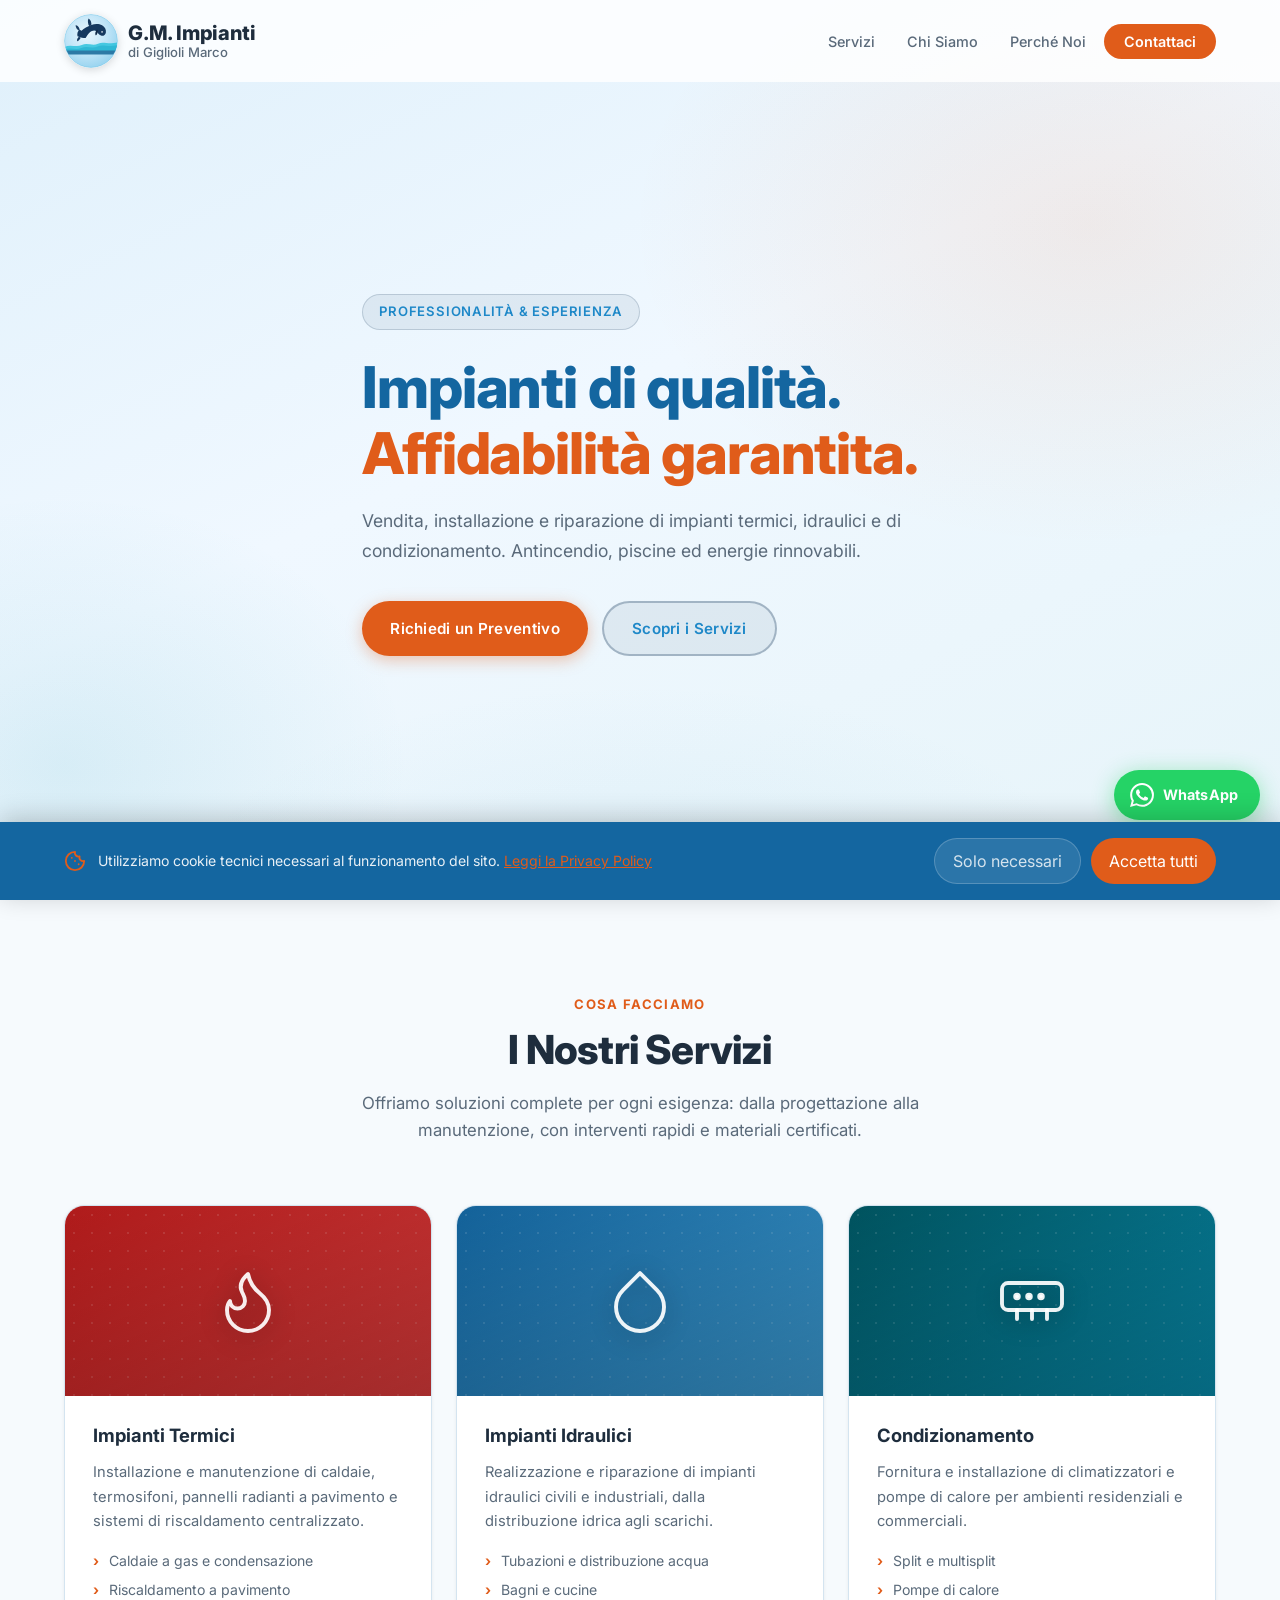
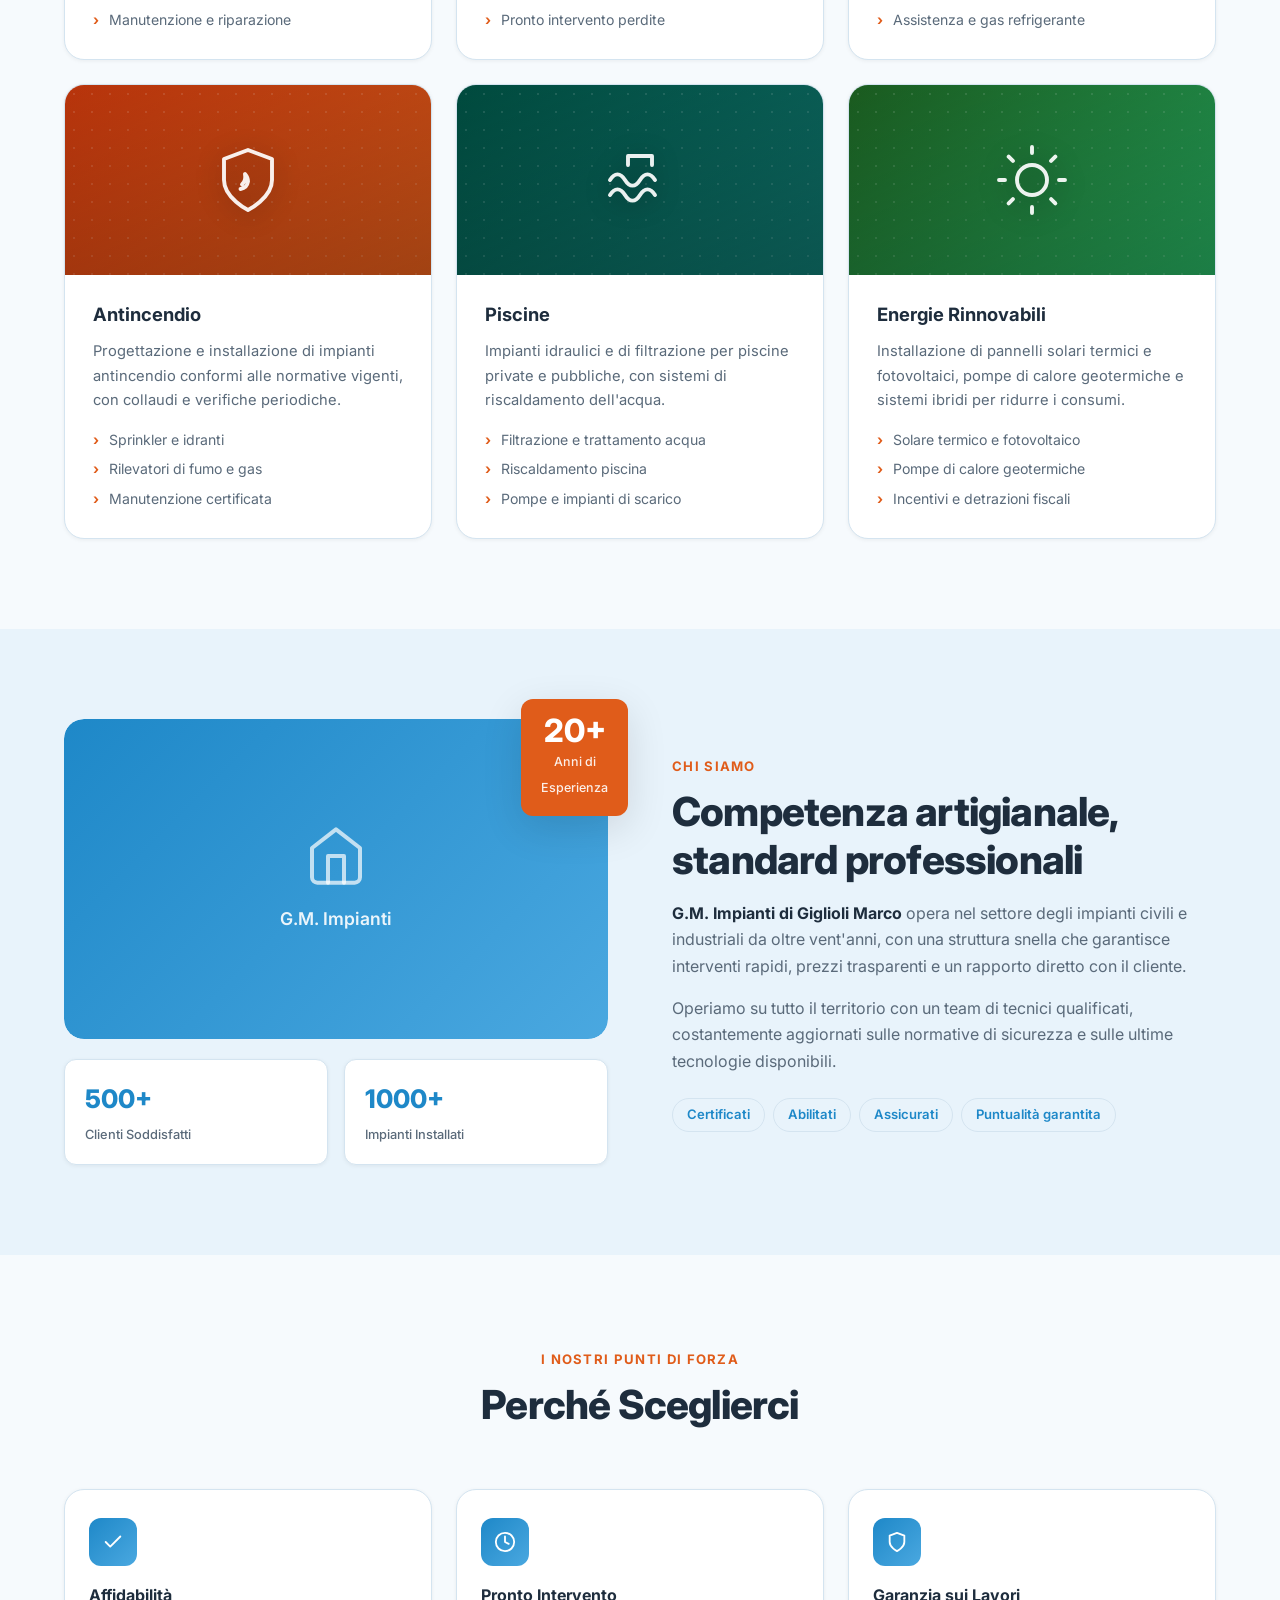
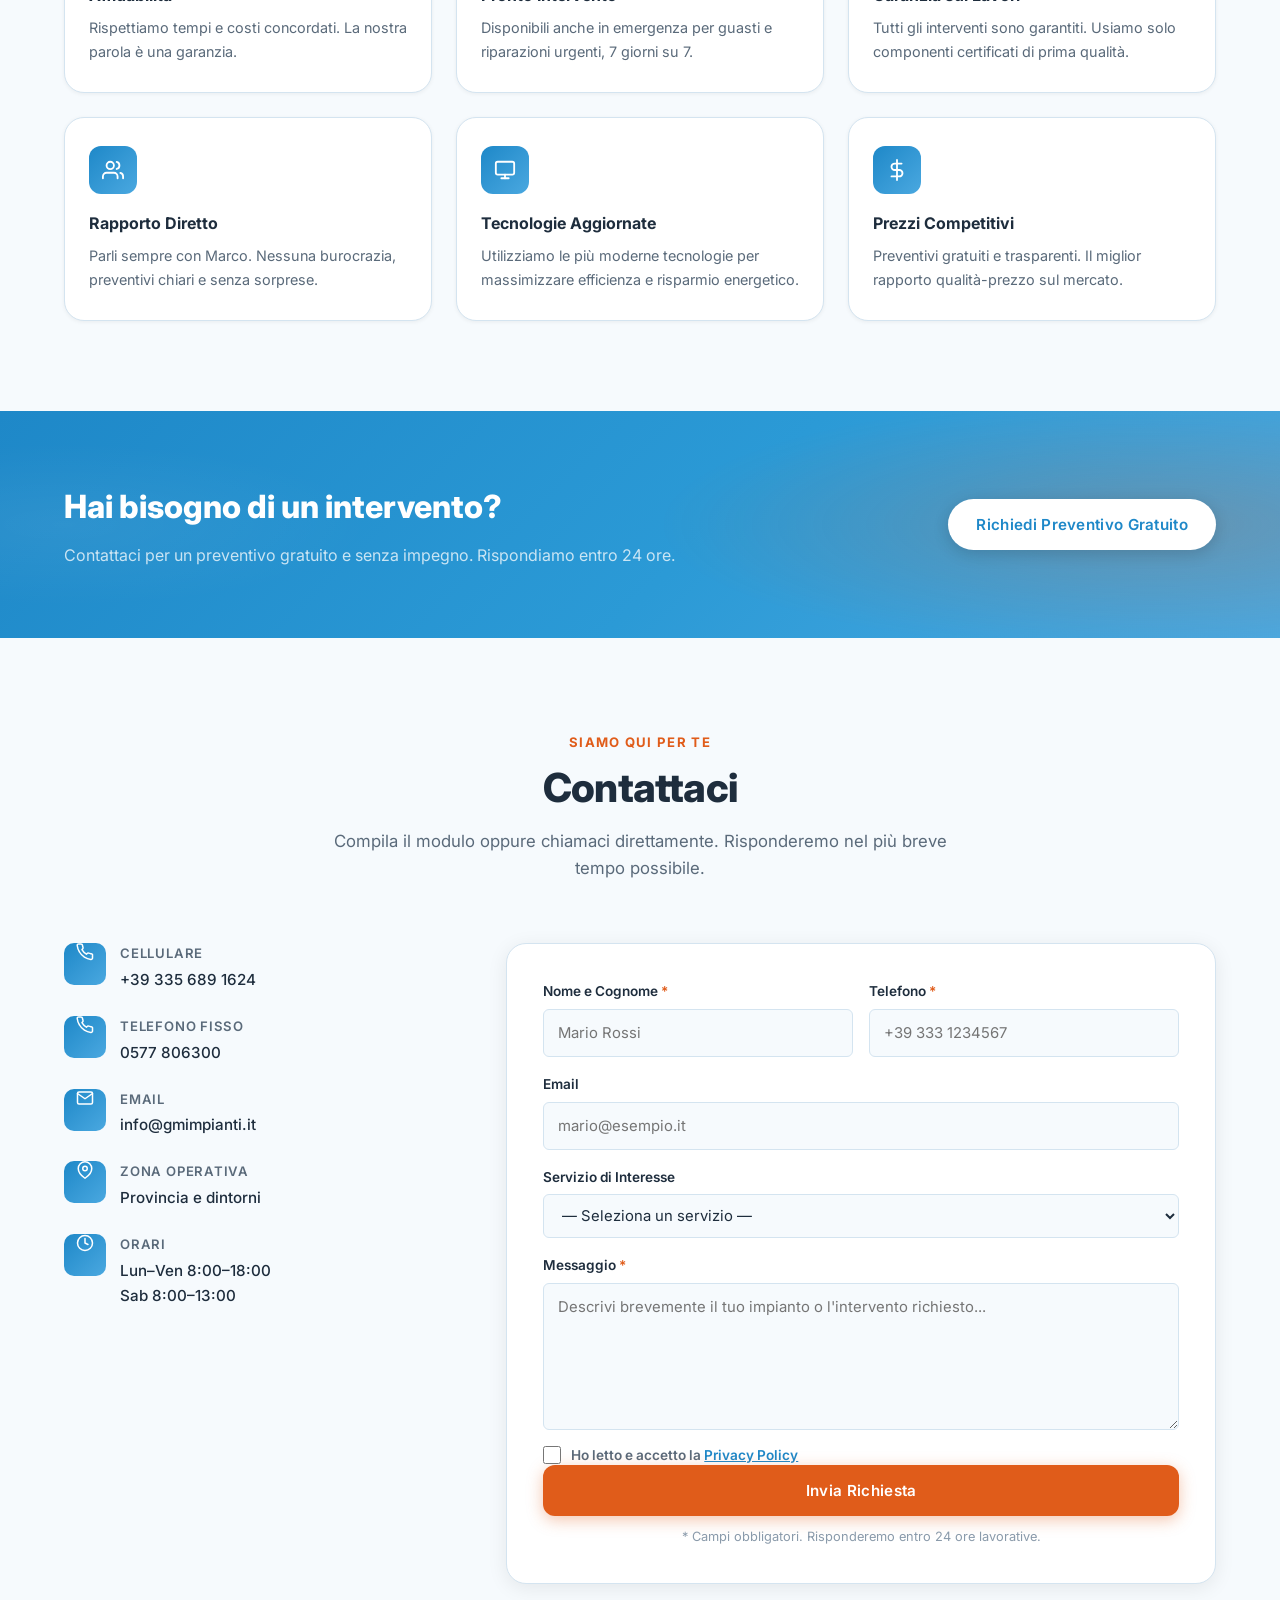
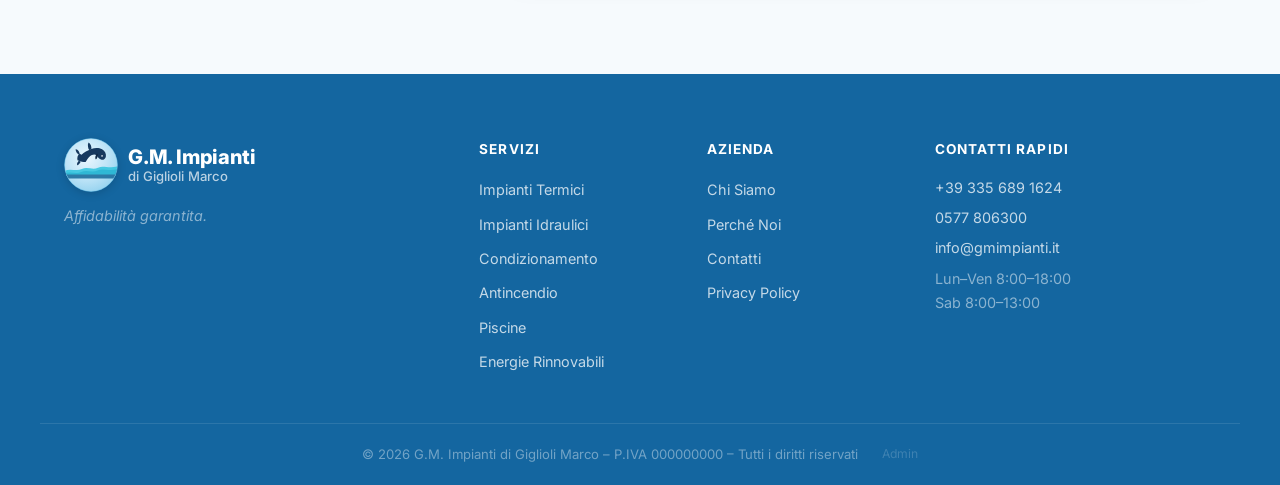
==== commit f0afab5b: "Logo: nuova versione delfino azzurra, icona-only nell'header - Aggiunto images/logo-mark.svg (delfin" ====
--- a/index.html
+++ b/index.html
@@ -25,7 +25,7 @@
   <!-- INTRO SPLASH (logo centrato all'apertura) -->
   <div class="intro-splash" id="introSplash" aria-hidden="true">
     <div class="intro-splash__inner">
-      <img src="images/logo.svg" alt="G.M. Impianti" class="intro-splash__logo"
+      <img src="images/logo-mark.svg" alt="G.M. Impianti" class="intro-splash__logo"
            onerror="this.style.display='none'" />
       <span class="intro-splash__name">G.M. Impianti</span>
       <span class="intro-splash__sub">di Giglioli Marco</span>
@@ -36,7 +36,7 @@
   <header class="header" id="header">
     <div class="container header__inner">
       <a href="#home" class="logo">
-        <img src="images/logo.svg" alt="G.M. Impianti" class="logo__img"
+        <img src="images/logo-mark.svg" alt="G.M. Impianti" class="logo__img"
              onerror="this.style.display='none'"/>
         <span class="logo__text">
           <strong>G.M. Impianti</strong>
@@ -496,7 +496,7 @@
     <div class="container footer__inner">
       <div class="footer__brand">
         <a href="#home" class="logo logo--white">
-          <img src="images/logo.svg" alt="G.M. Impianti" class="logo__img"
+          <img src="images/logo-mark.svg" alt="G.M. Impianti" class="logo__img"
                onerror="this.style.display='none'"/>
           <span class="logo__text">
             <strong>G.M. Impianti</strong>
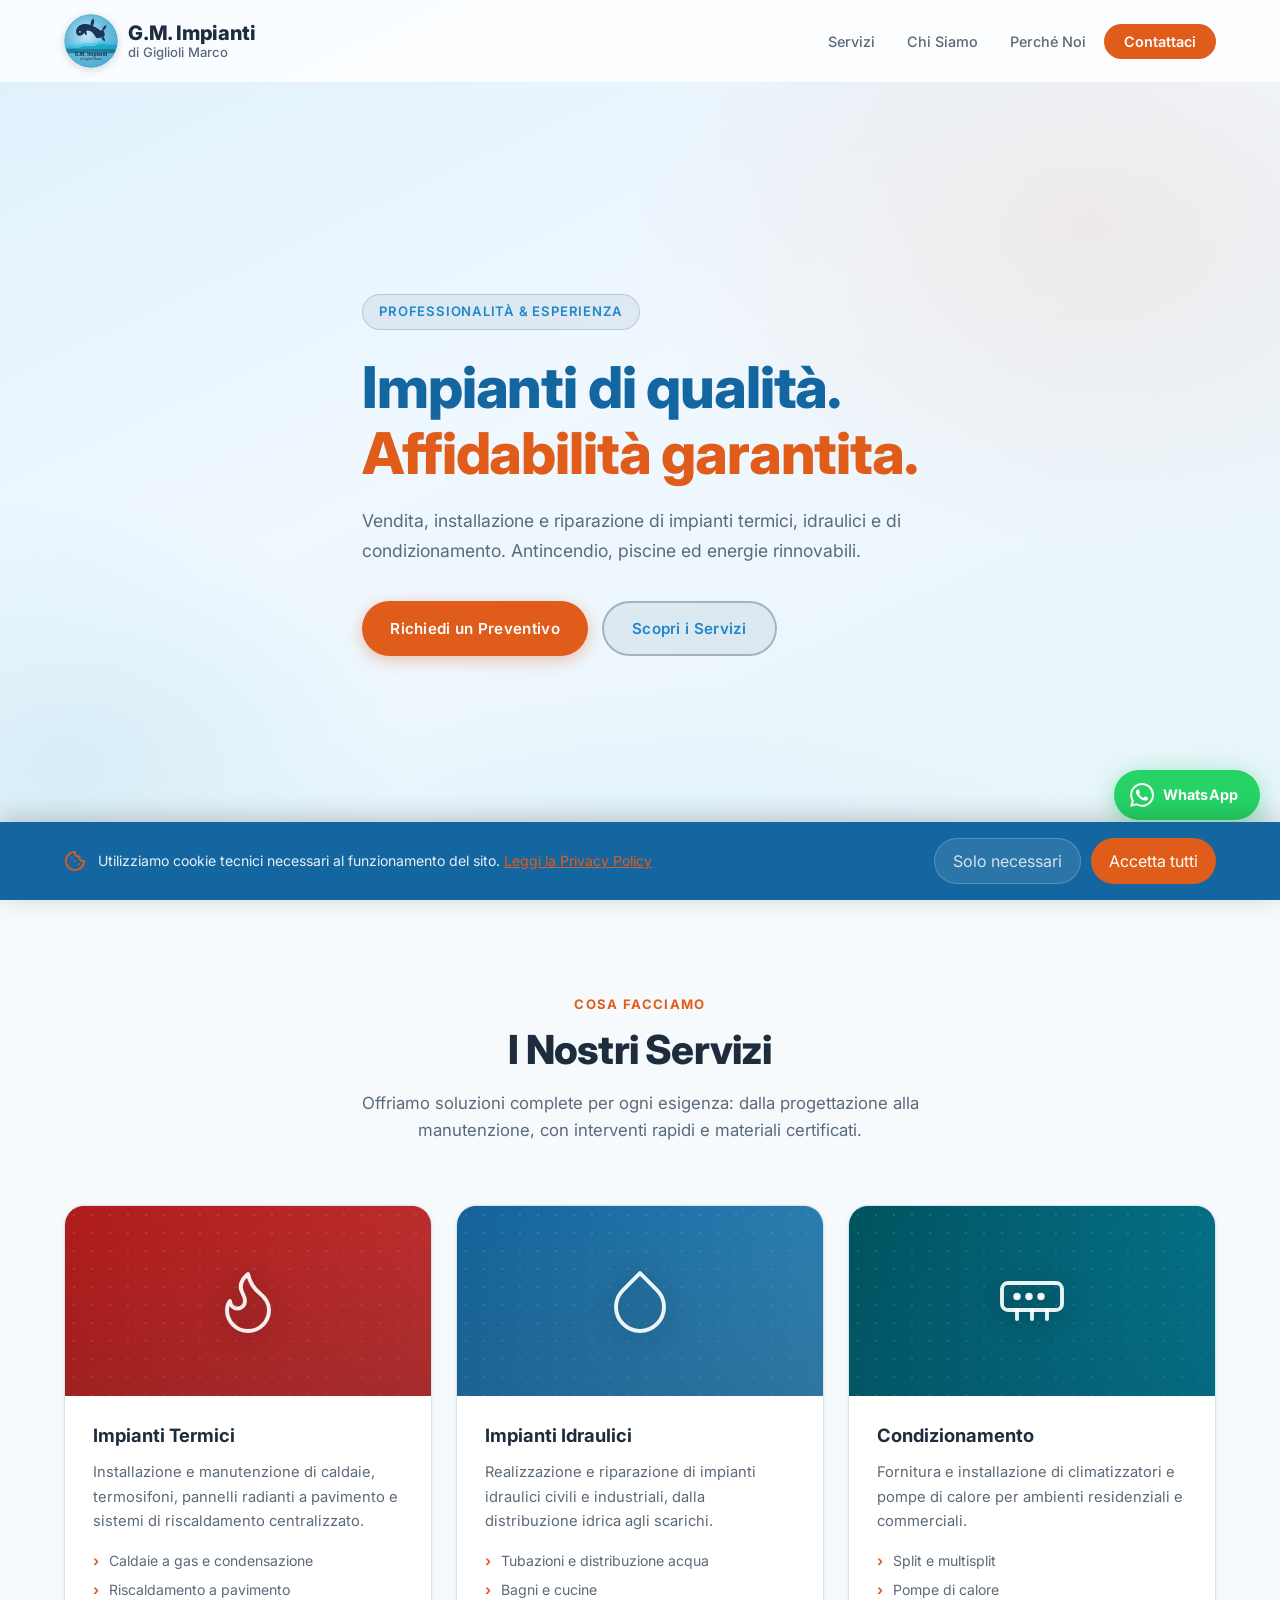
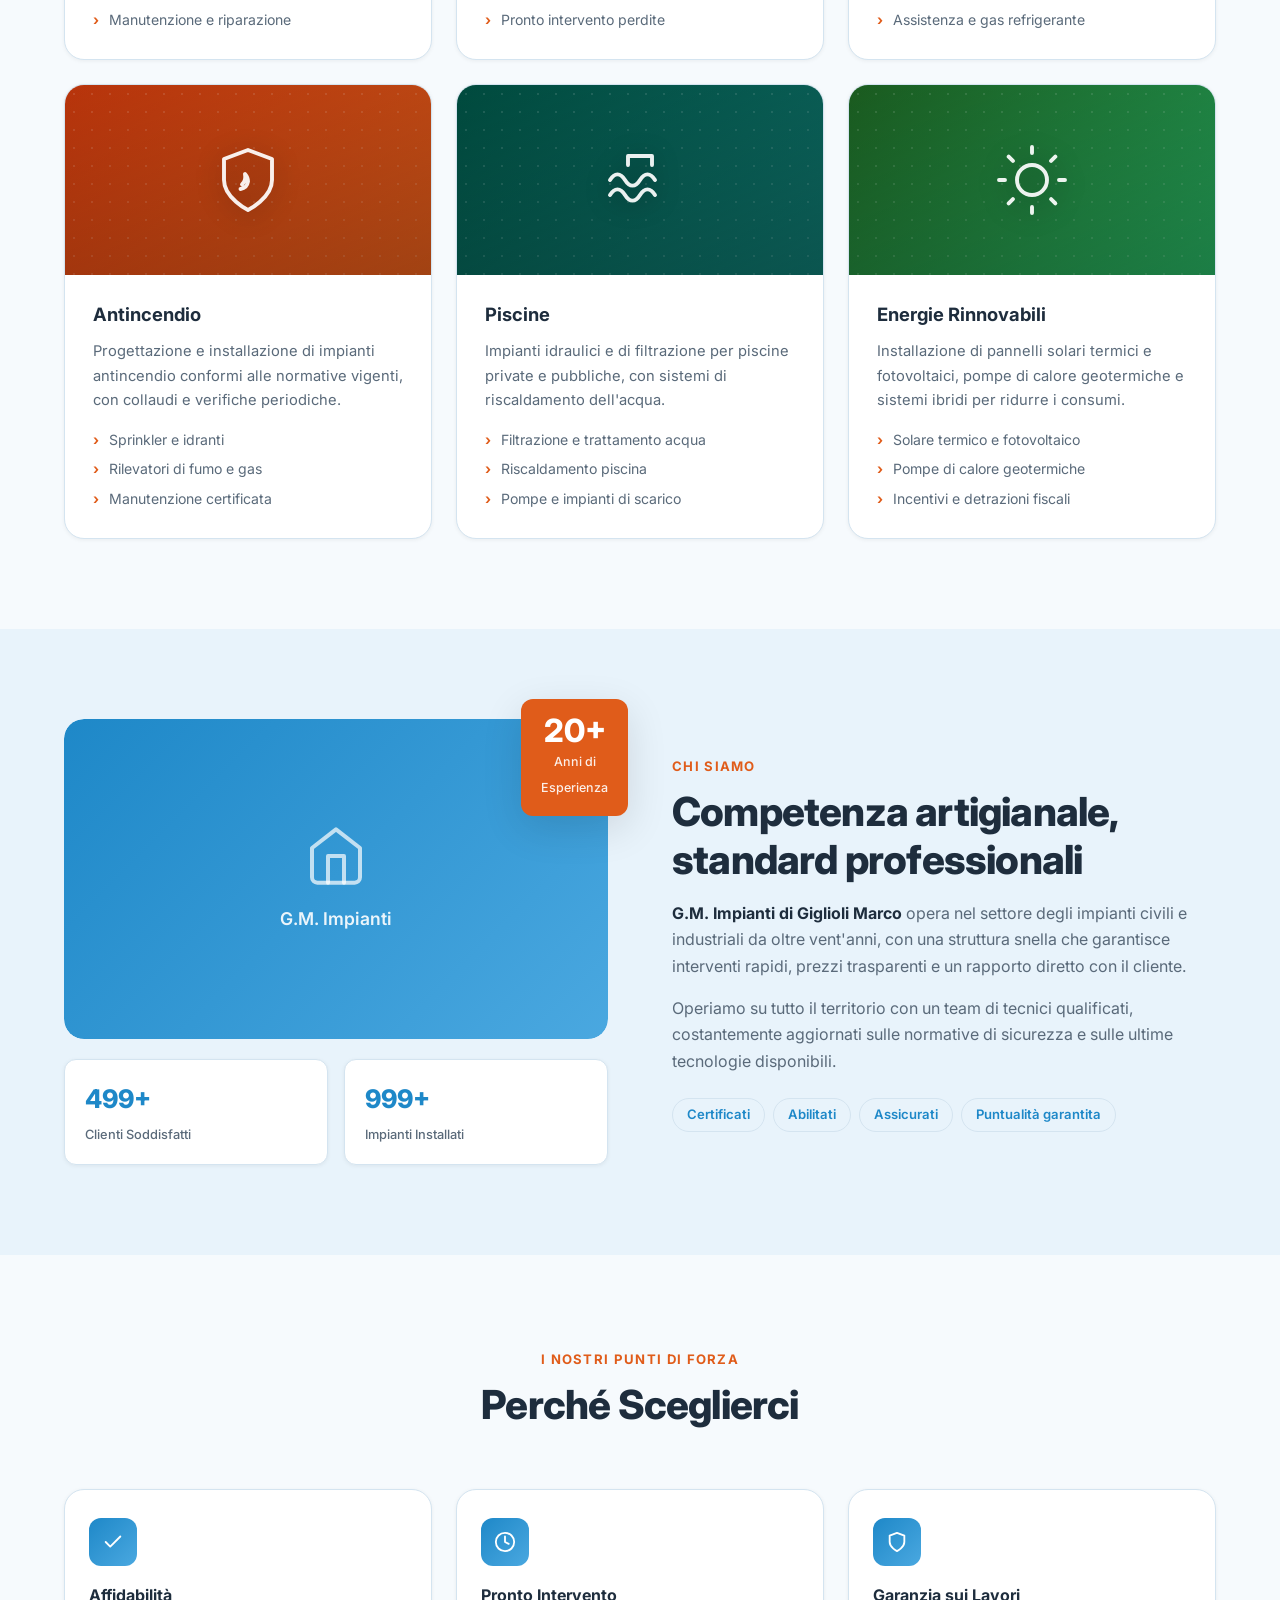
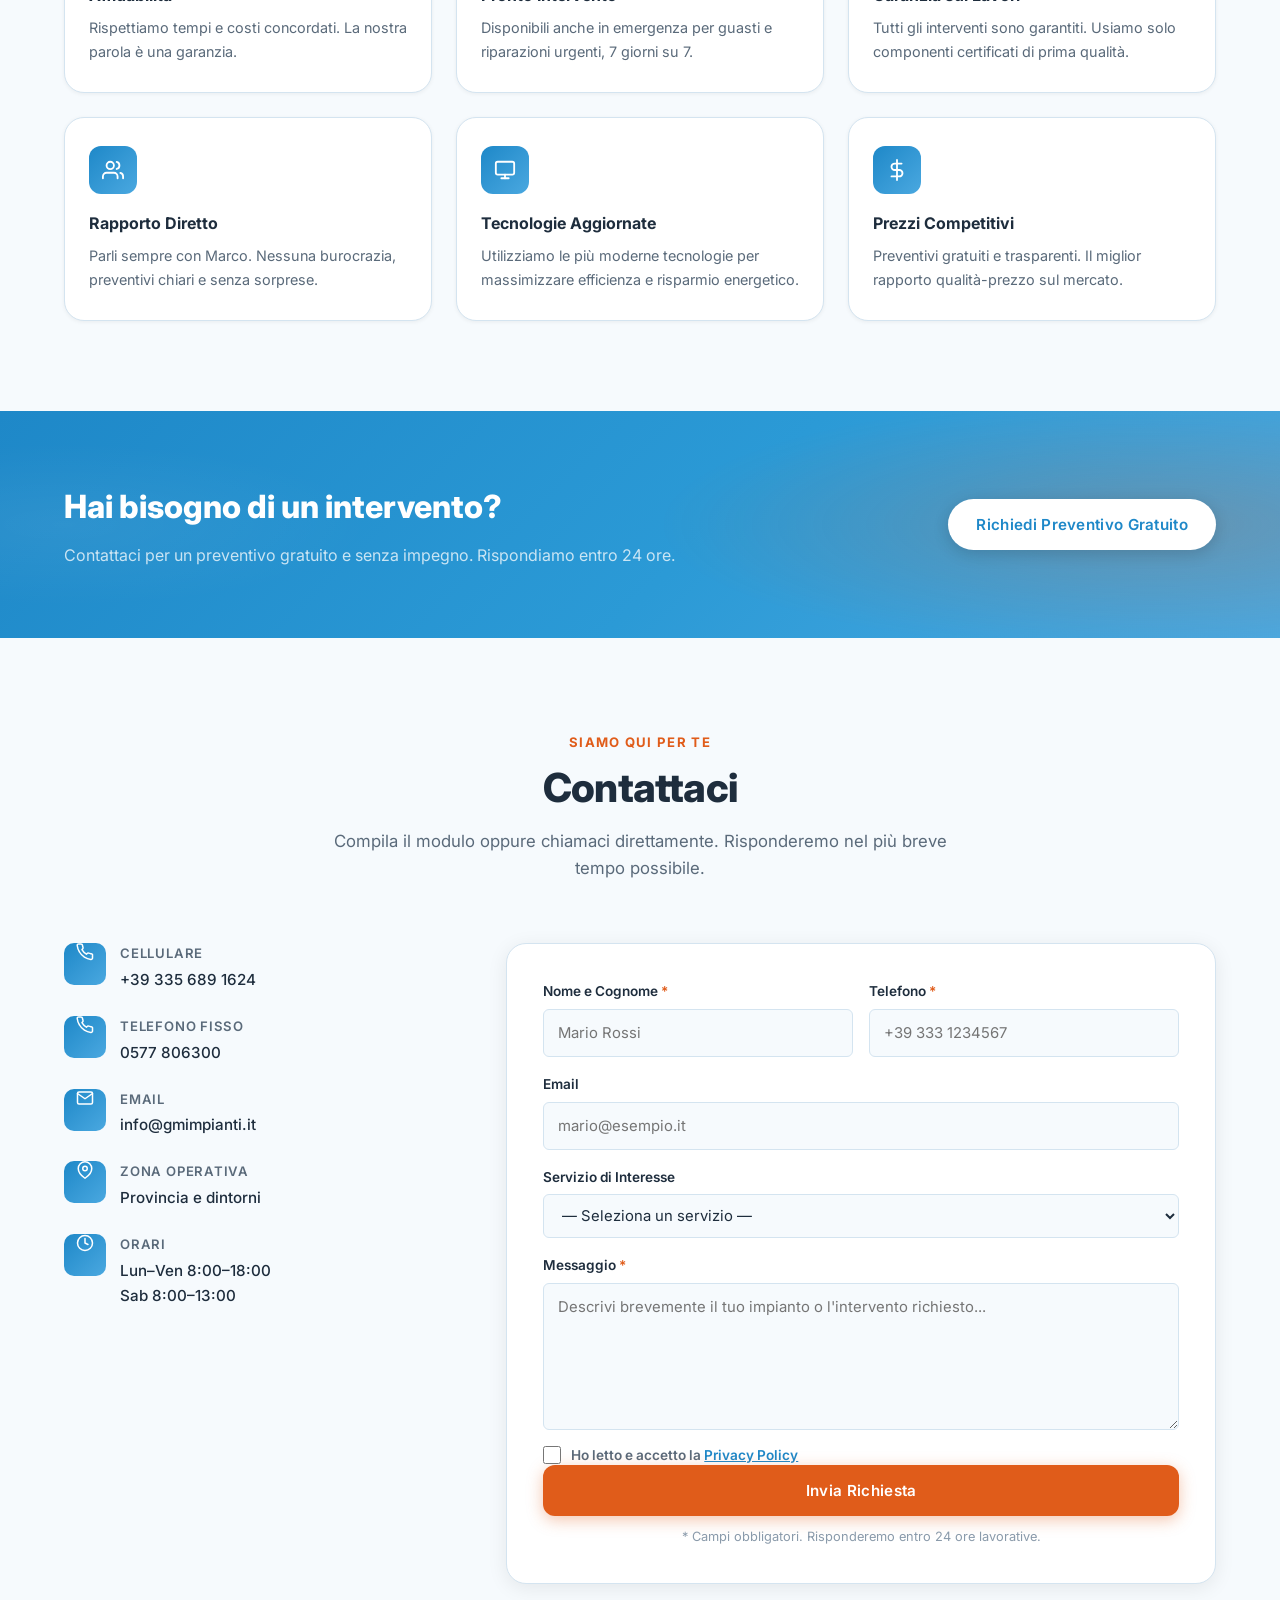
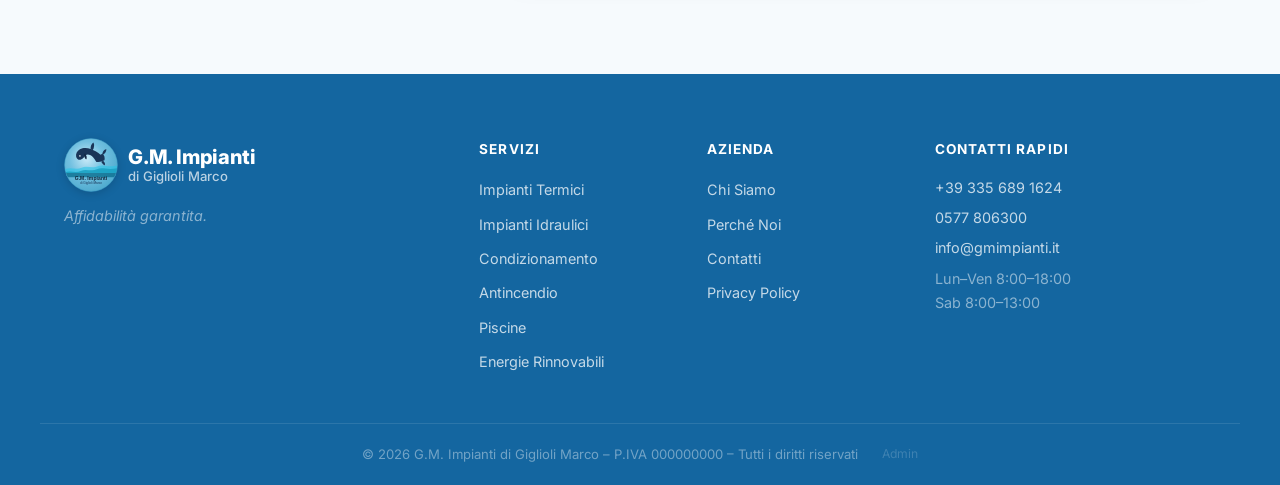
==== commit ffd50bd3: "Ripristina il logo originale senza modifiche - Rimossa la versione ricreata logo-mark.svg - Ripristi" ====
--- a/index.html
+++ b/index.html
@@ -25,7 +25,7 @@
   <!-- INTRO SPLASH (logo centrato all'apertura) -->
   <div class="intro-splash" id="introSplash" aria-hidden="true">
     <div class="intro-splash__inner">
-      <img src="images/logo-mark.svg" alt="G.M. Impianti" class="intro-splash__logo"
+      <img src="images/logo.svg" alt="G.M. Impianti" class="intro-splash__logo"
            onerror="this.style.display='none'" />
       <span class="intro-splash__name">G.M. Impianti</span>
       <span class="intro-splash__sub">di Giglioli Marco</span>
@@ -36,7 +36,7 @@
   <header class="header" id="header">
     <div class="container header__inner">
       <a href="#home" class="logo">
-        <img src="images/logo-mark.svg" alt="G.M. Impianti" class="logo__img"
+        <img src="images/logo.svg" alt="G.M. Impianti" class="logo__img"
              onerror="this.style.display='none'"/>
         <span class="logo__text">
           <strong>G.M. Impianti</strong>
@@ -496,7 +496,7 @@
     <div class="container footer__inner">
       <div class="footer__brand">
         <a href="#home" class="logo logo--white">
-          <img src="images/logo-mark.svg" alt="G.M. Impianti" class="logo__img"
+          <img src="images/logo.svg" alt="G.M. Impianti" class="logo__img"
                onerror="this.style.display='none'"/>
           <span class="logo__text">
             <strong>G.M. Impianti</strong>
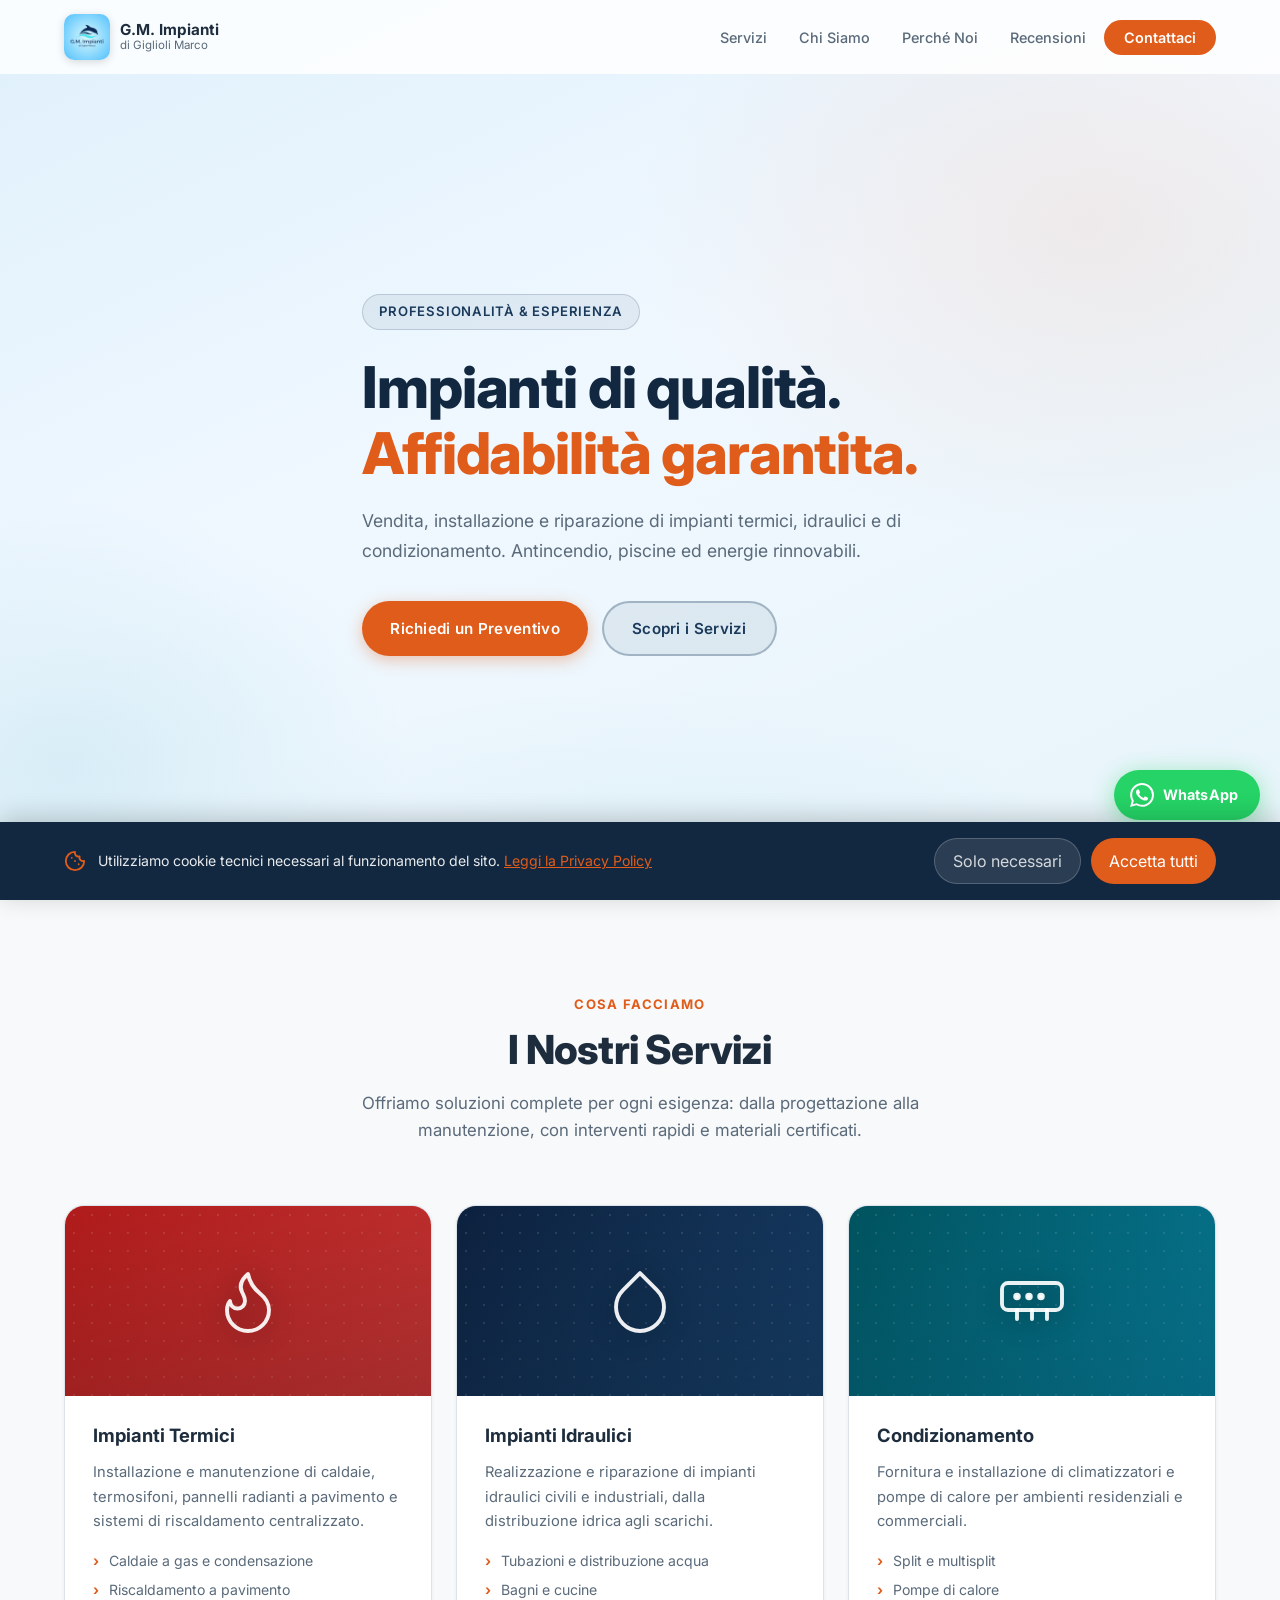
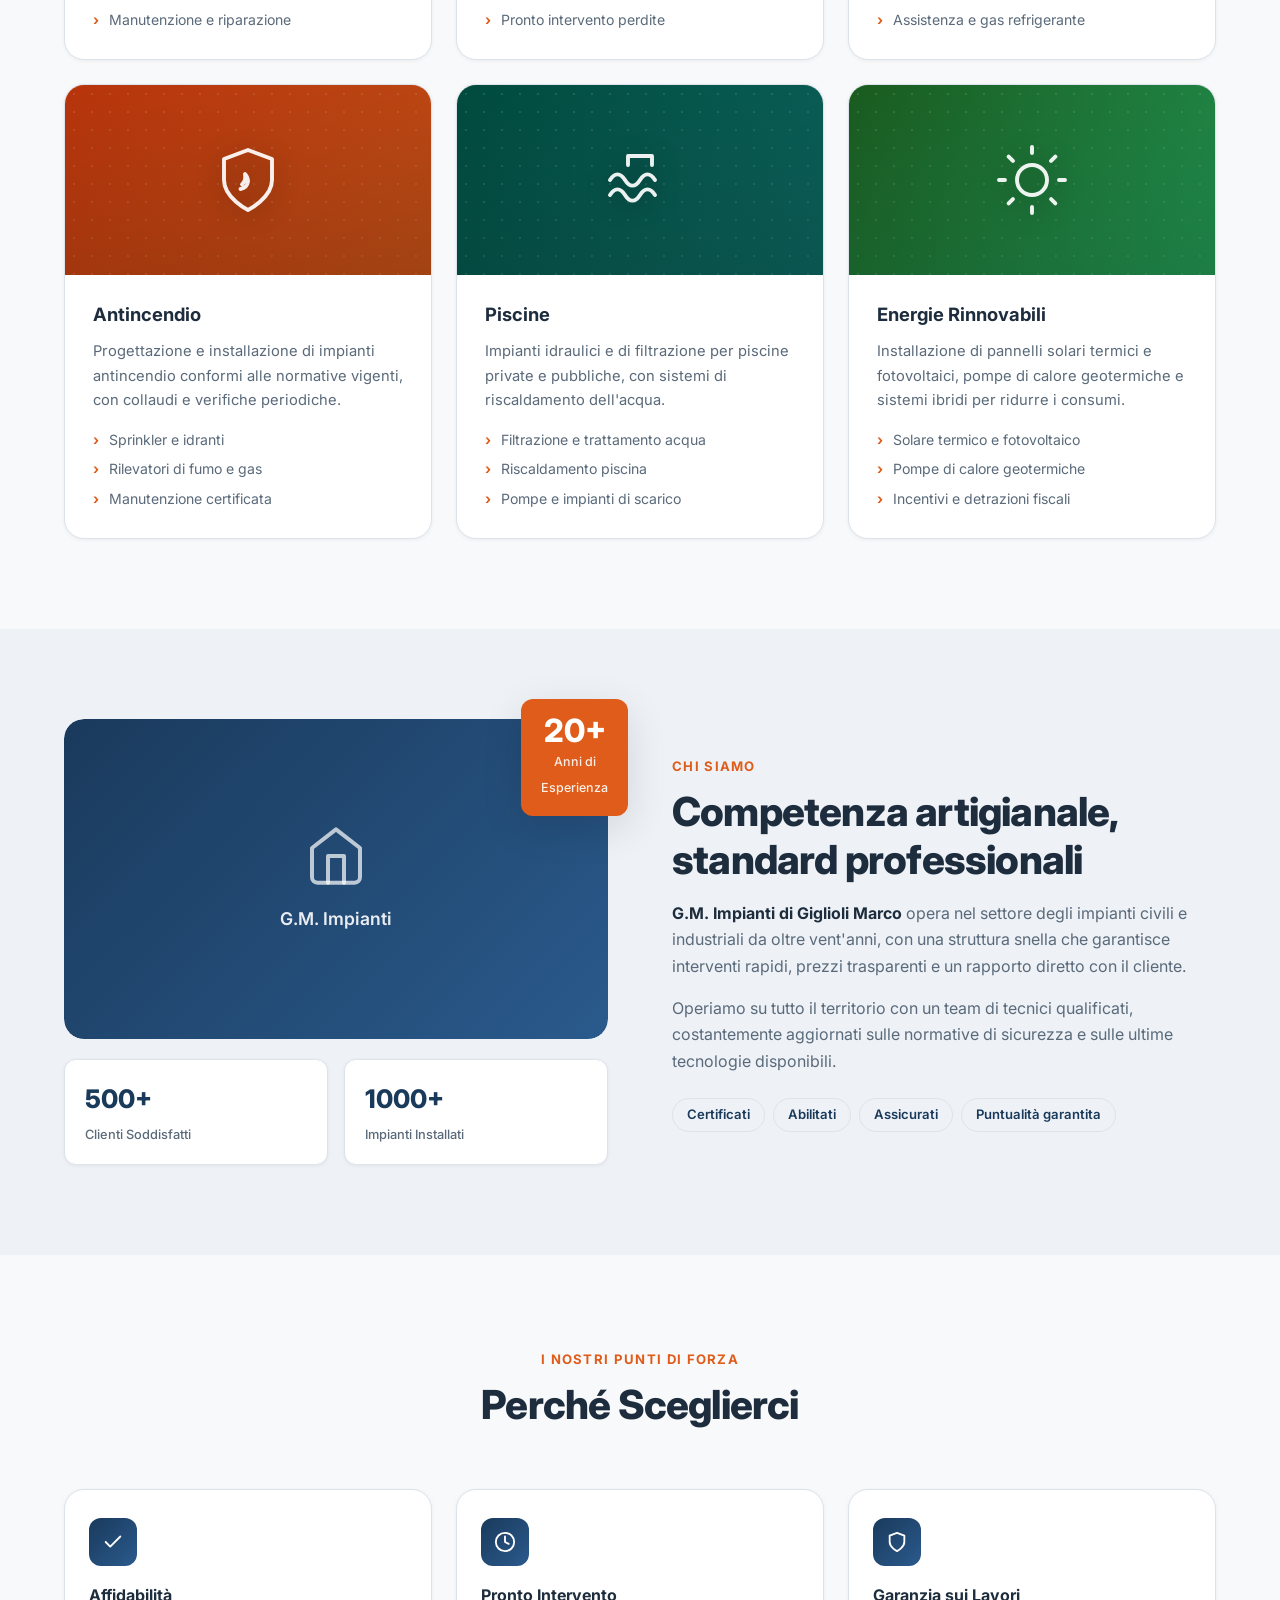
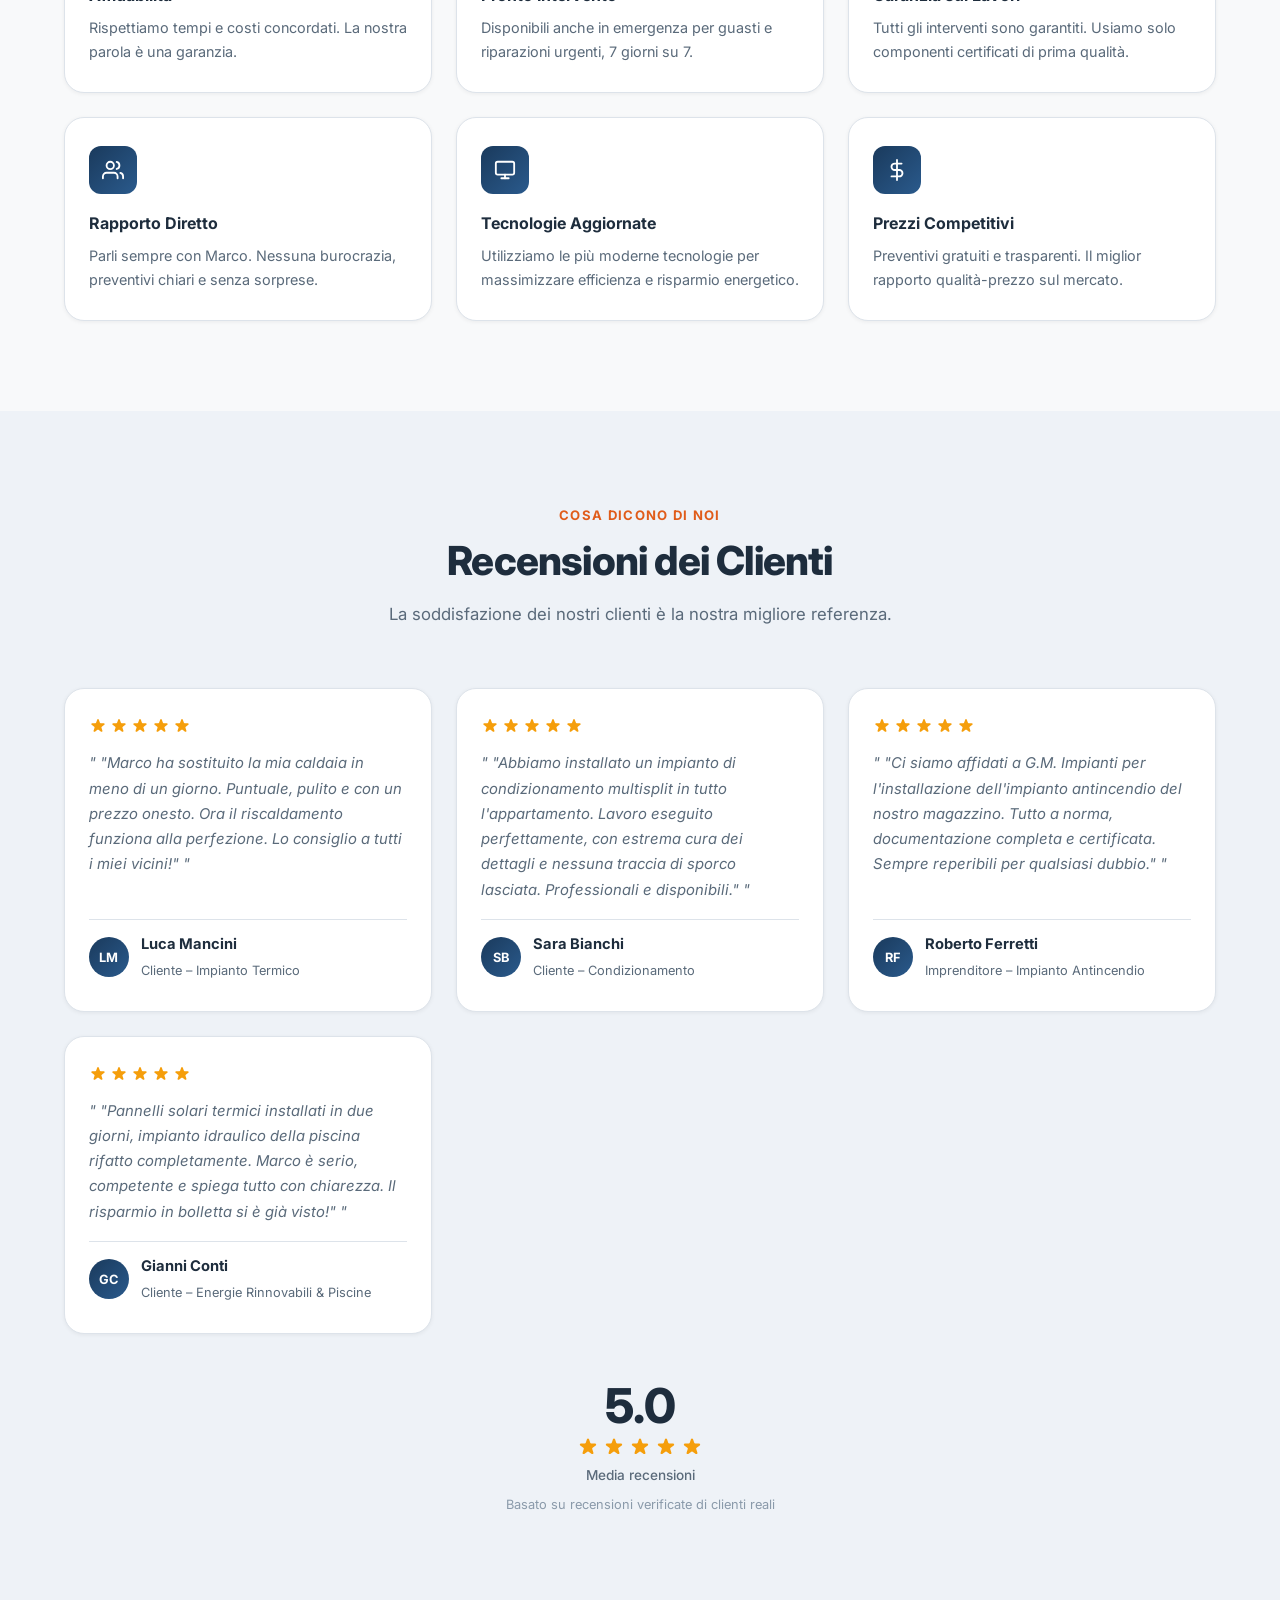
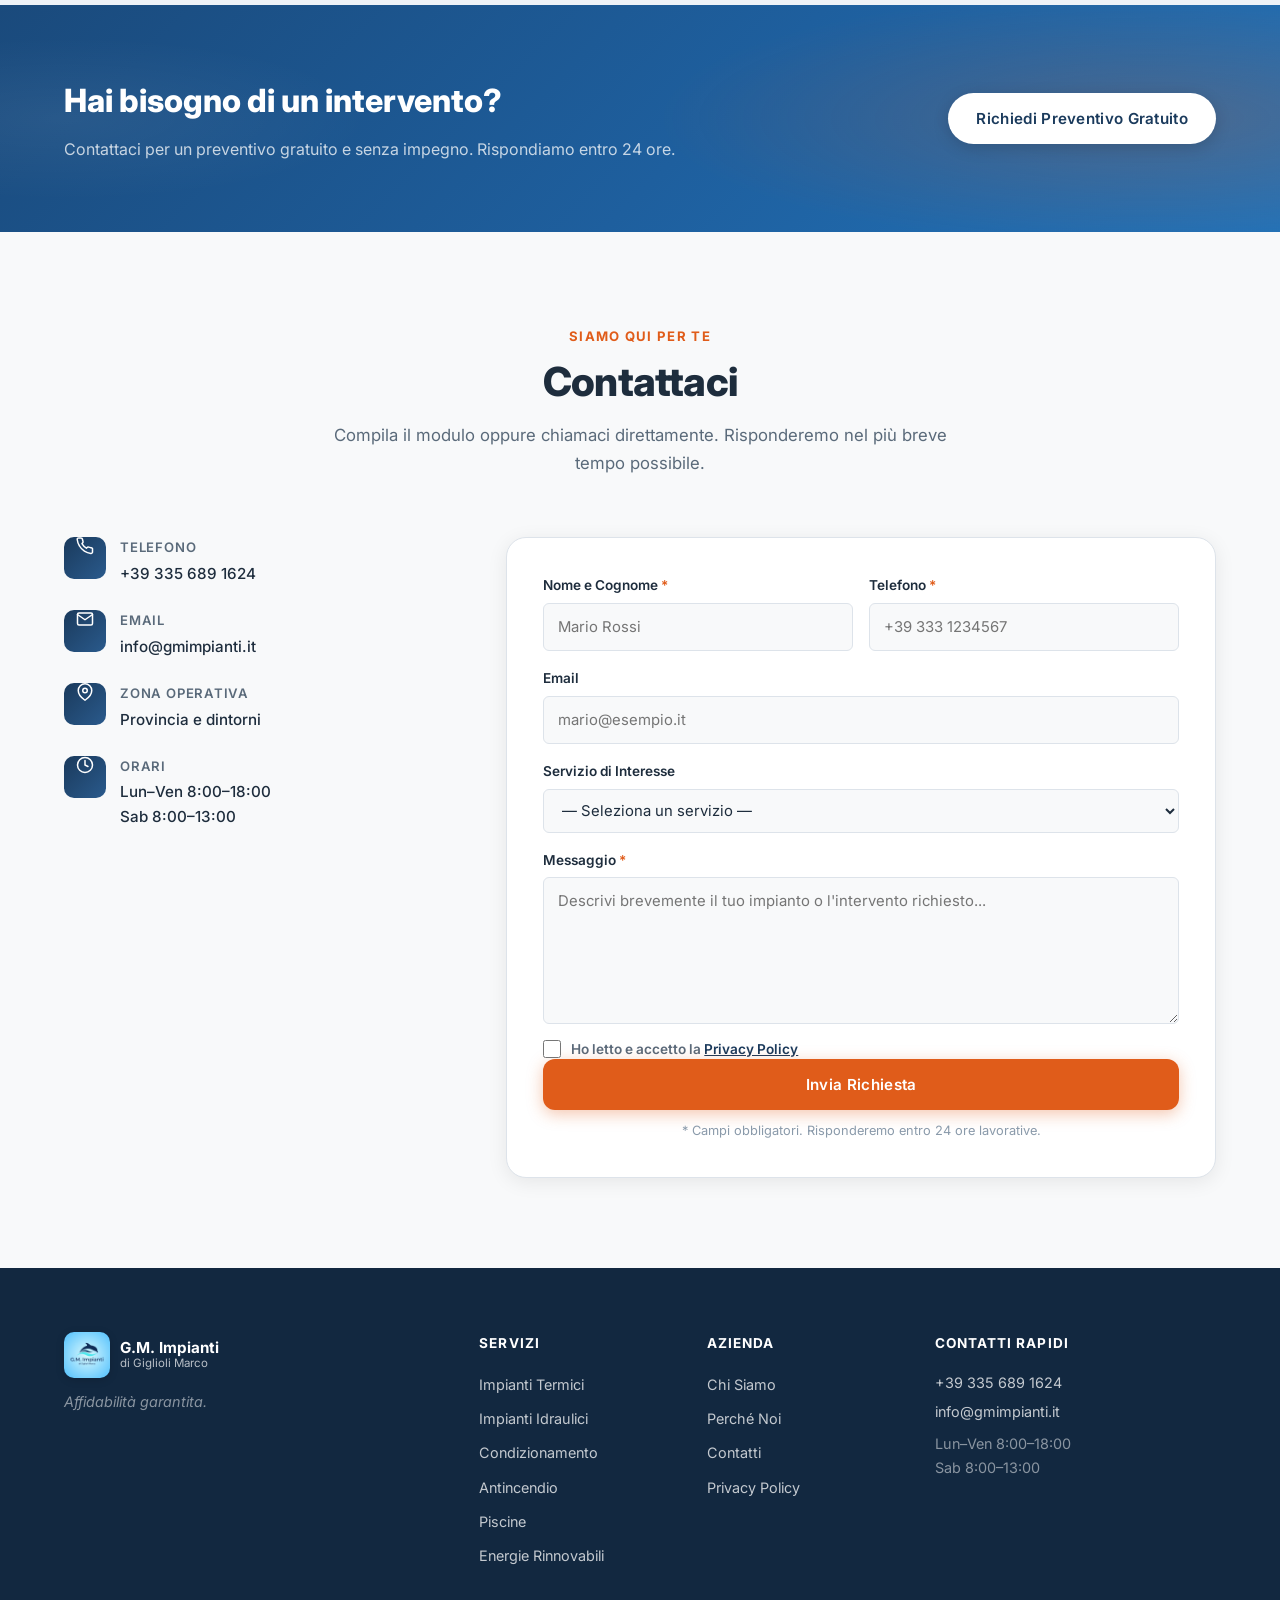
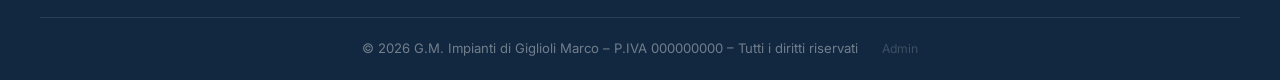
==== commit b3b06f77: "Usa il logo PNG ufficiale (delfino G.M. Impianti) - Collega images/logo.png come logo in header, foo" ====
--- a/index.html
+++ b/index.html
@@ -22,21 +22,11 @@
 </head>
 <body>
 
-  <!-- INTRO SPLASH (logo centrato all'apertura) -->
-  <div class="intro-splash" id="introSplash" aria-hidden="true">
-    <div class="intro-splash__inner">
-      <img src="images/logo.svg" alt="G.M. Impianti" class="intro-splash__logo"
-           onerror="this.style.display='none'" />
-      <span class="intro-splash__name">G.M. Impianti</span>
-      <span class="intro-splash__sub">di Giglioli Marco</span>
-    </div>
-  </div>
-
   <!-- HEADER -->
   <header class="header" id="header">
     <div class="container header__inner">
       <a href="#home" class="logo">
-        <img src="images/logo.svg" alt="G.M. Impianti" class="logo__img"
+        <img src="images/logo.png" alt="G.M. Impianti" class="logo__img"
              onerror="this.style.display='none'"/>
         <span class="logo__text">
           <strong>G.M. Impianti</strong>
@@ -49,6 +39,7 @@
           <li><a href="#servizi" class="nav__link">Servizi</a></li>
           <li><a href="#chi-siamo" class="nav__link">Chi Siamo</a></li>
           <li><a href="#perche-noi" class="nav__link">Perché Noi</a></li>
+          <li><a href="#recensioni" class="nav__link">Recensioni</a></li>
           <li id="navGalleriaItem" style="display:none"><a href="#galleria" class="nav__link">Galleria</a></li>
           <li><a href="#contatti" class="nav__link nav__link--cta">Contattaci</a></li>
         </ul>
@@ -362,6 +353,119 @@
     </div>
   </section>
 
+  <!-- RECENSIONI -->
+  <section class="section section--alt" id="recensioni">
+    <div class="container">
+      <div class="section__header">
+        <p class="section__eyebrow" data-key="section-reviews-eyebrow">Cosa dicono di noi</p>
+        <h2 class="section__title" data-key="section-reviews-title">Recensioni dei Clienti</h2>
+        <p class="section__desc" data-key="section-reviews-desc">
+          La soddisfazione dei nostri clienti è la nostra migliore referenza.
+        </p>
+      </div>
+
+      <div class="reviews-grid" id="reviewsGrid">
+
+        <div class="review-card">
+          <div class="review-card__stars">
+            <svg xmlns="http://www.w3.org/2000/svg" viewBox="0 0 20 20" fill="currentColor"><path d="M9.049 2.927c.3-.921 1.603-.921 1.902 0l1.07 3.292a1 1 0 00.95.69h3.462c.969 0 1.371 1.24.588 1.81l-2.8 2.034a1 1 0 00-.364 1.118l1.07 3.292c.3.921-.755 1.688-1.54 1.118l-2.8-2.034a1 1 0 00-1.175 0l-2.8 2.034c-.784.57-1.838-.197-1.539-1.118l1.07-3.292a1 1 0 00-.364-1.118L2.98 8.72c-.783-.57-.38-1.81.588-1.81h3.461a1 1 0 00.951-.69l1.07-3.292z"/></svg>
+            <svg xmlns="http://www.w3.org/2000/svg" viewBox="0 0 20 20" fill="currentColor"><path d="M9.049 2.927c.3-.921 1.603-.921 1.902 0l1.07 3.292a1 1 0 00.95.69h3.462c.969 0 1.371 1.24.588 1.81l-2.8 2.034a1 1 0 00-.364 1.118l1.07 3.292c.3.921-.755 1.688-1.54 1.118l-2.8-2.034a1 1 0 00-1.175 0l-2.8 2.034c-.784.57-1.838-.197-1.539-1.118l1.07-3.292a1 1 0 00-.364-1.118L2.98 8.72c-.783-.57-.38-1.81.588-1.81h3.461a1 1 0 00.951-.69l1.07-3.292z"/></svg>
+            <svg xmlns="http://www.w3.org/2000/svg" viewBox="0 0 20 20" fill="currentColor"><path d="M9.049 2.927c.3-.921 1.603-.921 1.902 0l1.07 3.292a1 1 0 00.95.69h3.462c.969 0 1.371 1.24.588 1.81l-2.8 2.034a1 1 0 00-.364 1.118l1.07 3.292c.3.921-.755 1.688-1.54 1.118l-2.8-2.034a1 1 0 00-1.175 0l-2.8 2.034c-.784.57-1.838-.197-1.539-1.118l1.07-3.292a1 1 0 00-.364-1.118L2.98 8.72c-.783-.57-.38-1.81.588-1.81h3.461a1 1 0 00.951-.69l1.07-3.292z"/></svg>
+            <svg xmlns="http://www.w3.org/2000/svg" viewBox="0 0 20 20" fill="currentColor"><path d="M9.049 2.927c.3-.921 1.603-.921 1.902 0l1.07 3.292a1 1 0 00.95.69h3.462c.969 0 1.371 1.24.588 1.81l-2.8 2.034a1 1 0 00-.364 1.118l1.07 3.292c.3.921-.755 1.688-1.54 1.118l-2.8-2.034a1 1 0 00-1.175 0l-2.8 2.034c-.784.57-1.838-.197-1.539-1.118l1.07-3.292a1 1 0 00-.364-1.118L2.98 8.72c-.783-.57-.38-1.81.588-1.81h3.461a1 1 0 00.951-.69l1.07-3.292z"/></svg>
+            <svg xmlns="http://www.w3.org/2000/svg" viewBox="0 0 20 20" fill="currentColor"><path d="M9.049 2.927c.3-.921 1.603-.921 1.902 0l1.07 3.292a1 1 0 00.95.69h3.462c.969 0 1.371 1.24.588 1.81l-2.8 2.034a1 1 0 00-.364 1.118l1.07 3.292c.3.921-.755 1.688-1.54 1.118l-2.8-2.034a1 1 0 00-1.175 0l-2.8 2.034c-.784.57-1.838-.197-1.539-1.118l1.07-3.292a1 1 0 00-.364-1.118L2.98 8.72c-.783-.57-.38-1.81.588-1.81h3.461a1 1 0 00.951-.69l1.07-3.292z"/></svg>
+          </div>
+          <blockquote class="review-card__text" data-key="review-1-text">
+            "Marco ha sostituito la mia caldaia in meno di un giorno. Puntuale, pulito e con un prezzo onesto. Ora il riscaldamento funziona alla perfezione. Lo consiglio a tutti i miei vicini!"
+          </blockquote>
+          <div class="review-card__author">
+            <div class="review-card__avatar" data-key="review-1-avatar">LM</div>
+            <div>
+              <strong data-key="review-1-author">Luca Mancini</strong>
+              <span data-key="review-1-role">Cliente – Impianto Termico</span>
+            </div>
+          </div>
+        </div>
+
+        <div class="review-card">
+          <div class="review-card__stars">
+            <svg xmlns="http://www.w3.org/2000/svg" viewBox="0 0 20 20" fill="currentColor"><path d="M9.049 2.927c.3-.921 1.603-.921 1.902 0l1.07 3.292a1 1 0 00.95.69h3.462c.969 0 1.371 1.24.588 1.81l-2.8 2.034a1 1 0 00-.364 1.118l1.07 3.292c.3.921-.755 1.688-1.54 1.118l-2.8-2.034a1 1 0 00-1.175 0l-2.8 2.034c-.784.57-1.838-.197-1.539-1.118l1.07-3.292a1 1 0 00-.364-1.118L2.98 8.72c-.783-.57-.38-1.81.588-1.81h3.461a1 1 0 00.951-.69l1.07-3.292z"/></svg>
+            <svg xmlns="http://www.w3.org/2000/svg" viewBox="0 0 20 20" fill="currentColor"><path d="M9.049 2.927c.3-.921 1.603-.921 1.902 0l1.07 3.292a1 1 0 00.95.69h3.462c.969 0 1.371 1.24.588 1.81l-2.8 2.034a1 1 0 00-.364 1.118l1.07 3.292c.3.921-.755 1.688-1.54 1.118l-2.8-2.034a1 1 0 00-1.175 0l-2.8 2.034c-.784.57-1.838-.197-1.539-1.118l1.07-3.292a1 1 0 00-.364-1.118L2.98 8.72c-.783-.57-.38-1.81.588-1.81h3.461a1 1 0 00.951-.69l1.07-3.292z"/></svg>
+            <svg xmlns="http://www.w3.org/2000/svg" viewBox="0 0 20 20" fill="currentColor"><path d="M9.049 2.927c.3-.921 1.603-.921 1.902 0l1.07 3.292a1 1 0 00.95.69h3.462c.969 0 1.371 1.24.588 1.81l-2.8 2.034a1 1 0 00-.364 1.118l1.07 3.292c.3.921-.755 1.688-1.54 1.118l-2.8-2.034a1 1 0 00-1.175 0l-2.8 2.034c-.784.57-1.838-.197-1.539-1.118l1.07-3.292a1 1 0 00-.364-1.118L2.98 8.72c-.783-.57-.38-1.81.588-1.81h3.461a1 1 0 00.951-.69l1.07-3.292z"/></svg>
+            <svg xmlns="http://www.w3.org/2000/svg" viewBox="0 0 20 20" fill="currentColor"><path d="M9.049 2.927c.3-.921 1.603-.921 1.902 0l1.07 3.292a1 1 0 00.95.69h3.462c.969 0 1.371 1.24.588 1.81l-2.8 2.034a1 1 0 00-.364 1.118l1.07 3.292c.3.921-.755 1.688-1.54 1.118l-2.8-2.034a1 1 0 00-1.175 0l-2.8 2.034c-.784.57-1.838-.197-1.539-1.118l1.07-3.292a1 1 0 00-.364-1.118L2.98 8.72c-.783-.57-.38-1.81.588-1.81h3.461a1 1 0 00.951-.69l1.07-3.292z"/></svg>
+            <svg xmlns="http://www.w3.org/2000/svg" viewBox="0 0 20 20" fill="currentColor"><path d="M9.049 2.927c.3-.921 1.603-.921 1.902 0l1.07 3.292a1 1 0 00.95.69h3.462c.969 0 1.371 1.24.588 1.81l-2.8 2.034a1 1 0 00-.364 1.118l1.07 3.292c.3.921-.755 1.688-1.54 1.118l-2.8-2.034a1 1 0 00-1.175 0l-2.8 2.034c-.784.57-1.838-.197-1.539-1.118l1.07-3.292a1 1 0 00-.364-1.118L2.98 8.72c-.783-.57-.38-1.81.588-1.81h3.461a1 1 0 00.951-.69l1.07-3.292z"/></svg>
+          </div>
+          <blockquote class="review-card__text" data-key="review-2-text">
+            "Abbiamo installato un impianto di condizionamento multisplit in tutto l'appartamento. Lavoro eseguito perfettamente, con estrema cura dei dettagli e nessuna traccia di sporco lasciata. Professionali e disponibili."
+          </blockquote>
+          <div class="review-card__author">
+            <div class="review-card__avatar" data-key="review-2-avatar">SB</div>
+            <div>
+              <strong data-key="review-2-author">Sara Bianchi</strong>
+              <span data-key="review-2-role">Cliente – Condizionamento</span>
+            </div>
+          </div>
+        </div>
+
+        <div class="review-card">
+          <div class="review-card__stars">
+            <svg xmlns="http://www.w3.org/2000/svg" viewBox="0 0 20 20" fill="currentColor"><path d="M9.049 2.927c.3-.921 1.603-.921 1.902 0l1.07 3.292a1 1 0 00.95.69h3.462c.969 0 1.371 1.24.588 1.81l-2.8 2.034a1 1 0 00-.364 1.118l1.07 3.292c.3.921-.755 1.688-1.54 1.118l-2.8-2.034a1 1 0 00-1.175 0l-2.8 2.034c-.784.57-1.838-.197-1.539-1.118l1.07-3.292a1 1 0 00-.364-1.118L2.98 8.72c-.783-.57-.38-1.81.588-1.81h3.461a1 1 0 00.951-.69l1.07-3.292z"/></svg>
+            <svg xmlns="http://www.w3.org/2000/svg" viewBox="0 0 20 20" fill="currentColor"><path d="M9.049 2.927c.3-.921 1.603-.921 1.902 0l1.07 3.292a1 1 0 00.95.69h3.462c.969 0 1.371 1.24.588 1.81l-2.8 2.034a1 1 0 00-.364 1.118l1.07 3.292c.3.921-.755 1.688-1.54 1.118l-2.8-2.034a1 1 0 00-1.175 0l-2.8 2.034c-.784.57-1.838-.197-1.539-1.118l1.07-3.292a1 1 0 00-.364-1.118L2.98 8.72c-.783-.57-.38-1.81.588-1.81h3.461a1 1 0 00.951-.69l1.07-3.292z"/></svg>
+            <svg xmlns="http://www.w3.org/2000/svg" viewBox="0 0 20 20" fill="currentColor"><path d="M9.049 2.927c.3-.921 1.603-.921 1.902 0l1.07 3.292a1 1 0 00.95.69h3.462c.969 0 1.371 1.24.588 1.81l-2.8 2.034a1 1 0 00-.364 1.118l1.07 3.292c.3.921-.755 1.688-1.54 1.118l-2.8-2.034a1 1 0 00-1.175 0l-2.8 2.034c-.784.57-1.838-.197-1.539-1.118l1.07-3.292a1 1 0 00-.364-1.118L2.98 8.72c-.783-.57-.38-1.81.588-1.81h3.461a1 1 0 00.951-.69l1.07-3.292z"/></svg>
+            <svg xmlns="http://www.w3.org/2000/svg" viewBox="0 0 20 20" fill="currentColor"><path d="M9.049 2.927c.3-.921 1.603-.921 1.902 0l1.07 3.292a1 1 0 00.95.69h3.462c.969 0 1.371 1.24.588 1.81l-2.8 2.034a1 1 0 00-.364 1.118l1.07 3.292c.3.921-.755 1.688-1.54 1.118l-2.8-2.034a1 1 0 00-1.175 0l-2.8 2.034c-.784.57-1.838-.197-1.539-1.118l1.07-3.292a1 1 0 00-.364-1.118L2.98 8.72c-.783-.57-.38-1.81.588-1.81h3.461a1 1 0 00.951-.69l1.07-3.292z"/></svg>
+            <svg xmlns="http://www.w3.org/2000/svg" viewBox="0 0 20 20" fill="currentColor"><path d="M9.049 2.927c.3-.921 1.603-.921 1.902 0l1.07 3.292a1 1 0 00.95.69h3.462c.969 0 1.371 1.24.588 1.81l-2.8 2.034a1 1 0 00-.364 1.118l1.07 3.292c.3.921-.755 1.688-1.54 1.118l-2.8-2.034a1 1 0 00-1.175 0l-2.8 2.034c-.784.57-1.838-.197-1.539-1.118l1.07-3.292a1 1 0 00-.364-1.118L2.98 8.72c-.783-.57-.38-1.81.588-1.81h3.461a1 1 0 00.951-.69l1.07-3.292z"/></svg>
+          </div>
+          <blockquote class="review-card__text" data-key="review-3-text">
+            "Ci siamo affidati a G.M. Impianti per l'installazione dell'impianto antincendio del nostro magazzino. Tutto a norma, documentazione completa e certificata. Sempre reperibili per qualsiasi dubbio."
+          </blockquote>
+          <div class="review-card__author">
+            <div class="review-card__avatar" data-key="review-3-avatar">RF</div>
+            <div>
+              <strong data-key="review-3-author">Roberto Ferretti</strong>
+              <span data-key="review-3-role">Imprenditore – Impianto Antincendio</span>
+            </div>
+          </div>
+        </div>
+
+        <div class="review-card">
+          <div class="review-card__stars">
+            <svg xmlns="http://www.w3.org/2000/svg" viewBox="0 0 20 20" fill="currentColor"><path d="M9.049 2.927c.3-.921 1.603-.921 1.902 0l1.07 3.292a1 1 0 00.95.69h3.462c.969 0 1.371 1.24.588 1.81l-2.8 2.034a1 1 0 00-.364 1.118l1.07 3.292c.3.921-.755 1.688-1.54 1.118l-2.8-2.034a1 1 0 00-1.175 0l-2.8 2.034c-.784.57-1.838-.197-1.539-1.118l1.07-3.292a1 1 0 00-.364-1.118L2.98 8.72c-.783-.57-.38-1.81.588-1.81h3.461a1 1 0 00.951-.69l1.07-3.292z"/></svg>
+            <svg xmlns="http://www.w3.org/2000/svg" viewBox="0 0 20 20" fill="currentColor"><path d="M9.049 2.927c.3-.921 1.603-.921 1.902 0l1.07 3.292a1 1 0 00.95.69h3.462c.969 0 1.371 1.24.588 1.81l-2.8 2.034a1 1 0 00-.364 1.118l1.07 3.292c.3.921-.755 1.688-1.54 1.118l-2.8-2.034a1 1 0 00-1.175 0l-2.8 2.034c-.784.57-1.838-.197-1.539-1.118l1.07-3.292a1 1 0 00-.364-1.118L2.98 8.72c-.783-.57-.38-1.81.588-1.81h3.461a1 1 0 00.951-.69l1.07-3.292z"/></svg>
+            <svg xmlns="http://www.w3.org/2000/svg" viewBox="0 0 20 20" fill="currentColor"><path d="M9.049 2.927c.3-.921 1.603-.921 1.902 0l1.07 3.292a1 1 0 00.95.69h3.462c.969 0 1.371 1.24.588 1.81l-2.8 2.034a1 1 0 00-.364 1.118l1.07 3.292c.3.921-.755 1.688-1.54 1.118l-2.8-2.034a1 1 0 00-1.175 0l-2.8 2.034c-.784.57-1.838-.197-1.539-1.118l1.07-3.292a1 1 0 00-.364-1.118L2.98 8.72c-.783-.57-.38-1.81.588-1.81h3.461a1 1 0 00.951-.69l1.07-3.292z"/></svg>
+            <svg xmlns="http://www.w3.org/2000/svg" viewBox="0 0 20 20" fill="currentColor"><path d="M9.049 2.927c.3-.921 1.603-.921 1.902 0l1.07 3.292a1 1 0 00.95.69h3.462c.969 0 1.371 1.24.588 1.81l-2.8 2.034a1 1 0 00-.364 1.118l1.07 3.292c.3.921-.755 1.688-1.54 1.118l-2.8-2.034a1 1 0 00-1.175 0l-2.8 2.034c-.784.57-1.838-.197-1.539-1.118l1.07-3.292a1 1 0 00-.364-1.118L2.98 8.72c-.783-.57-.38-1.81.588-1.81h3.461a1 1 0 00.951-.69l1.07-3.292z"/></svg>
+            <svg xmlns="http://www.w3.org/2000/svg" viewBox="0 0 20 20" fill="currentColor"><path d="M9.049 2.927c.3-.921 1.603-.921 1.902 0l1.07 3.292a1 1 0 00.95.69h3.462c.969 0 1.371 1.24.588 1.81l-2.8 2.034a1 1 0 00-.364 1.118l1.07 3.292c.3.921-.755 1.688-1.54 1.118l-2.8-2.034a1 1 0 00-1.175 0l-2.8 2.034c-.784.57-1.838-.197-1.539-1.118l1.07-3.292a1 1 0 00-.364-1.118L2.98 8.72c-.783-.57-.38-1.81.588-1.81h3.461a1 1 0 00.951-.69l1.07-3.292z"/></svg>
+          </div>
+          <blockquote class="review-card__text" data-key="review-4-text">
+            "Pannelli solari termici installati in due giorni, impianto idraulico della piscina rifatto completamente. Marco è serio, competente e spiega tutto con chiarezza. Il risparmio in bolletta si è già visto!"
+          </blockquote>
+          <div class="review-card__author">
+            <div class="review-card__avatar" data-key="review-4-avatar">GC</div>
+            <div>
+              <strong data-key="review-4-author">Gianni Conti</strong>
+              <span data-key="review-4-role">Cliente – Energie Rinnovabili &amp; Piscine</span>
+            </div>
+          </div>
+        </div>
+
+      </div>
+
+      <div class="reviews-summary">
+        <div class="reviews-summary__score">
+          <span class="reviews-summary__num">5.0</span>
+          <div class="reviews-summary__stars">
+            <svg xmlns="http://www.w3.org/2000/svg" viewBox="0 0 20 20" fill="currentColor"><path d="M9.049 2.927c.3-.921 1.603-.921 1.902 0l1.07 3.292a1 1 0 00.95.69h3.462c.969 0 1.371 1.24.588 1.81l-2.8 2.034a1 1 0 00-.364 1.118l1.07 3.292c.3.921-.755 1.688-1.54 1.118l-2.8-2.034a1 1 0 00-1.175 0l-2.8 2.034c-.784.57-1.838-.197-1.539-1.118l1.07-3.292a1 1 0 00-.364-1.118L2.98 8.72c-.783-.57-.38-1.81.588-1.81h3.461a1 1 0 00.951-.69l1.07-3.292z"/></svg>
+            <svg xmlns="http://www.w3.org/2000/svg" viewBox="0 0 20 20" fill="currentColor"><path d="M9.049 2.927c.3-.921 1.603-.921 1.902 0l1.07 3.292a1 1 0 00.95.69h3.462c.969 0 1.371 1.24.588 1.81l-2.8 2.034a1 1 0 00-.364 1.118l1.07 3.292c.3.921-.755 1.688-1.54 1.118l-2.8-2.034a1 1 0 00-1.175 0l-2.8 2.034c-.784.57-1.838-.197-1.539-1.118l1.07-3.292a1 1 0 00-.364-1.118L2.98 8.72c-.783-.57-.38-1.81.588-1.81h3.461a1 1 0 00.951-.69l1.07-3.292z"/></svg>
+            <svg xmlns="http://www.w3.org/2000/svg" viewBox="0 0 20 20" fill="currentColor"><path d="M9.049 2.927c.3-.921 1.603-.921 1.902 0l1.07 3.292a1 1 0 00.95.69h3.462c.969 0 1.371 1.24.588 1.81l-2.8 2.034a1 1 0 00-.364 1.118l1.07 3.292c.3.921-.755 1.688-1.54 1.118l-2.8-2.034a1 1 0 00-1.175 0l-2.8 2.034c-.784.57-1.838-.197-1.539-1.118l1.07-3.292a1 1 0 00-.364-1.118L2.98 8.72c-.783-.57-.38-1.81.588-1.81h3.461a1 1 0 00.951-.69l1.07-3.292z"/></svg>
+            <svg xmlns="http://www.w3.org/2000/svg" viewBox="0 0 20 20" fill="currentColor"><path d="M9.049 2.927c.3-.921 1.603-.921 1.902 0l1.07 3.292a1 1 0 00.95.69h3.462c.969 0 1.371 1.24.588 1.81l-2.8 2.034a1 1 0 00-.364 1.118l1.07 3.292c.3.921-.755 1.688-1.54 1.118l-2.8-2.034a1 1 0 00-1.175 0l-2.8 2.034c-.784.57-1.838-.197-1.539-1.118l1.07-3.292a1 1 0 00-.364-1.118L2.98 8.72c-.783-.57-.38-1.81.588-1.81h3.461a1 1 0 00.951-.69l1.07-3.292z"/></svg>
+            <svg xmlns="http://www.w3.org/2000/svg" viewBox="0 0 20 20" fill="currentColor"><path d="M9.049 2.927c.3-.921 1.603-.921 1.902 0l1.07 3.292a1 1 0 00.95.69h3.462c.969 0 1.371 1.24.588 1.81l-2.8 2.034a1 1 0 00-.364 1.118l1.07 3.292c.3.921-.755 1.688-1.54 1.118l-2.8-2.034a1 1 0 00-1.175 0l-2.8 2.034c-.784.57-1.838-.197-1.539-1.118l1.07-3.292a1 1 0 00-.364-1.118L2.98 8.72c-.783-.57-.38-1.81.588-1.81h3.461a1 1 0 00.951-.69l1.07-3.292z"/></svg>
+          </div>
+          <span class="reviews-summary__label">Media recensioni</span>
+        </div>
+        <p class="reviews-summary__note">Basato su recensioni verificate di clienti reali</p>
+      </div>
+
+    </div>
+  </section>
+
   <!-- CTA BANNER -->
   <section class="cta-banner">
     <div class="container cta-banner__inner">
@@ -393,19 +497,8 @@
               </svg>
             </div>
             <div>
-              <strong>Cellulare</strong>
+              <strong>Telefono</strong>
               <a href="tel:+393356891624" data-key="contact-phone">+39 335 689 1624</a>
-            </div>
-          </div>
-          <div class="contact-item">
-            <div class="contact-item__icon">
-              <svg xmlns="http://www.w3.org/2000/svg" viewBox="0 0 24 24" fill="none" stroke="currentColor" stroke-width="2" stroke-linecap="round" stroke-linejoin="round">
-                <path d="M22 16.92v3a2 2 0 0 1-2.18 2 19.79 19.79 0 0 1-8.63-3.07A19.5 19.5 0 0 1 4.69 12a19.79 19.79 0 0 1-3.07-8.67A2 2 0 0 1 3.6 1.17h3a2 2 0 0 1 2 1.72c.127.96.361 1.903.7 2.81a2 2 0 0 1-.45 2.11L7.91 8.91a16 16 0 0 0 6 6l.92-.92a2 2 0 0 1 2.11-.45c.907.339 1.85.573 2.81.7A2 2 0 0 1 22 16.92z"/>
-              </svg>
-            </div>
-            <div>
-              <strong>Telefono Fisso</strong>
-              <a href="tel:+390577806300" data-key="contact-phone-fixed">0577 806300</a>
             </div>
           </div>
           <div class="contact-item">
@@ -496,7 +589,7 @@
     <div class="container footer__inner">
       <div class="footer__brand">
         <a href="#home" class="logo logo--white">
-          <img src="images/logo.svg" alt="G.M. Impianti" class="logo__img"
+          <img src="images/logo.png" alt="G.M. Impianti" class="logo__img"
                onerror="this.style.display='none'"/>
           <span class="logo__text">
             <strong>G.M. Impianti</strong>
@@ -531,7 +624,6 @@
       <div class="footer__contact">
         <h4>Contatti Rapidi</h4>
         <p><a href="tel:+393356891624" data-key="footer-phone">+39 335 689 1624</a></p>
-        <p><a href="tel:+390577806300" data-key="footer-phone-fixed">0577 806300</a></p>
         <p><a href="mailto:info@gmimpianti.it" data-key="footer-email">info@gmimpianti.it</a></p>
         <p class="footer__hours" data-key="footer-hours">Lun–Ven 8:00–18:00<br />Sab 8:00–13:00</p>
       </div>
--- a/css/style.css
+++ b/css/style.css
@@ -2,19 +2,19 @@
    CSS VARIABLES & RESET
    =========================== */
 :root {
-  --primary:       #1e88c8;
-  --primary-dark:  #1466a0;
-  --primary-light: #4aa8e0;
+  --primary:       #1a3a5c;
+  --primary-dark:  #122840;
+  --primary-light: #2a5a8c;
   --accent:        #e05c1a;
   --accent-dark:   #c04d10;
   --green:         #27ae60;
   --cyan:          #0891b2;
   --teal:          #0f766e;
 
-  --bg:            #f6fafd;
-  --bg-alt:        #e8f3fb;
+  --bg:            #f8f9fa;
+  --bg-alt:        #eef2f7;
   --surface:       #ffffff;
-  --border:        #d4e4f0;
+  --border:        #dde3ea;
 
   --text:          #1e2d3d;
   --text-muted:    #5a6a7a;
@@ -135,9 +135,9 @@
   gap: 10px;
 }
 .logo__img {
-  width: 54px;
-  height: 54px;
-  border-radius: 50%;
+  width: 46px;
+  height: 46px;
+  border-radius: 10px;
   flex-shrink: 0;
   object-fit: contain;
   box-shadow: 0 2px 8px rgba(0,0,0,.15);
@@ -159,8 +159,8 @@
   transition: background var(--transition);
 }
 .logo__text { display: flex; flex-direction: column; line-height: 1.2; }
-.logo__text strong { font-size: 1.25rem; font-weight: 800; color: var(--text); letter-spacing: -.01em; }
-.logo__text small { font-size: .82rem; color: var(--text-muted); font-weight: 500; }
+.logo__text strong { font-size: .95rem; font-weight: 700; color: var(--text); }
+.logo__text small { font-size: .72rem; color: var(--text-muted); font-weight: 400; }
 .logo--white .logo__text strong { color: #fff; }
 .logo--white .logo__text small { color: rgba(255,255,255,.7); }
 
@@ -377,7 +377,7 @@
 
 /* Gradient backgrounds per service color */
 .service-card[data-color="red"]    .service-card__media { background: linear-gradient(135deg, #b71c1c, #e53e3e); }
-.service-card[data-color="blue"]   .service-card__media { background: linear-gradient(135deg, #1466a0, #3fa3dd); }
+.service-card[data-color="blue"]   .service-card__media { background: linear-gradient(135deg, #0d2240, #1a4a7a); }
 .service-card[data-color="cyan"]   .service-card__media { background: linear-gradient(135deg, #005662, #0891b2); }
 .service-card[data-color="orange"] .service-card__media { background: linear-gradient(135deg, #bf360c, #e05c1a); }
 .service-card[data-color="teal"]   .service-card__media { background: linear-gradient(135deg, #004d40, #0f766e); }
@@ -534,7 +534,7 @@
    CTA BANNER
    =========================== */
 .cta-banner {
-  background: linear-gradient(135deg, #1e88c8 0%, #2b9ad6 55%, #4aa8e0 100%);
+  background: linear-gradient(135deg, #1a4a7c 0%, #1e5f9e 55%, #2272b8 100%);
   padding-block: 70px;
   position: relative;
   overflow: hidden;
@@ -982,60 +982,6 @@
 .scroll-top svg { width: 18px; height: 18px; }
 
 /* ===========================
-   INTRO SPLASH (logo centrato all'apertura)
-   =========================== */
-.intro-splash {
-  position: fixed;
-  inset: 0;
-  z-index: 3000;
-  display: grid;
-  place-items: center;
-  background: linear-gradient(155deg, #dff0fb 0%, #f0f8ff 45%, #e6f4f9 100%);
-  transition: opacity .6s ease, visibility .6s ease;
-}
-.intro-splash.hidden {
-  opacity: 0;
-  visibility: hidden;
-  pointer-events: none;
-}
-.intro-splash__inner {
-  display: flex;
-  flex-direction: column;
-  align-items: center;
-  gap: 18px;
-  text-align: center;
-  animation: introPop .7s ease both;
-}
-.intro-splash__logo {
-  width: 150px;
-  height: 150px;
-  border-radius: 50%;
-  object-fit: contain;
-  box-shadow: 0 10px 40px rgba(20,102,160,.25);
-}
-.intro-splash__name {
-  font-size: 1.8rem;
-  font-weight: 800;
-  color: var(--primary-dark);
-  letter-spacing: -.01em;
-}
-.intro-splash__sub {
-  font-size: .95rem;
-  color: var(--text-muted);
-  font-weight: 500;
-  margin-top: -10px;
-}
-@keyframes introPop {
-  0%   { opacity: 0; transform: scale(.82); }
-  60%  { opacity: 1; transform: scale(1.04); }
-  100% { opacity: 1; transform: scale(1); }
-}
-@media (max-width: 480px) {
-  .intro-splash__logo { width: 118px; height: 118px; }
-  .intro-splash__name { font-size: 1.5rem; }
-}
-
-/* ===========================
    COOKIE BANNER
    =========================== */
 .cookie-banner {
--- a/css/admin.css
+++ b/css/admin.css
@@ -44,10 +44,11 @@
   margin-bottom: 24px;
 }
 .admin-login__img {
-  width: 110px;
-  height: 110px;
-  border-radius: 50%;
+  width: 130px;
+  height: 130px;
+  border-radius: 20px;
   margin-inline: auto;
+  object-fit: contain;
   box-shadow: 0 8px 24px rgba(0,0,0,.15);
 }
 
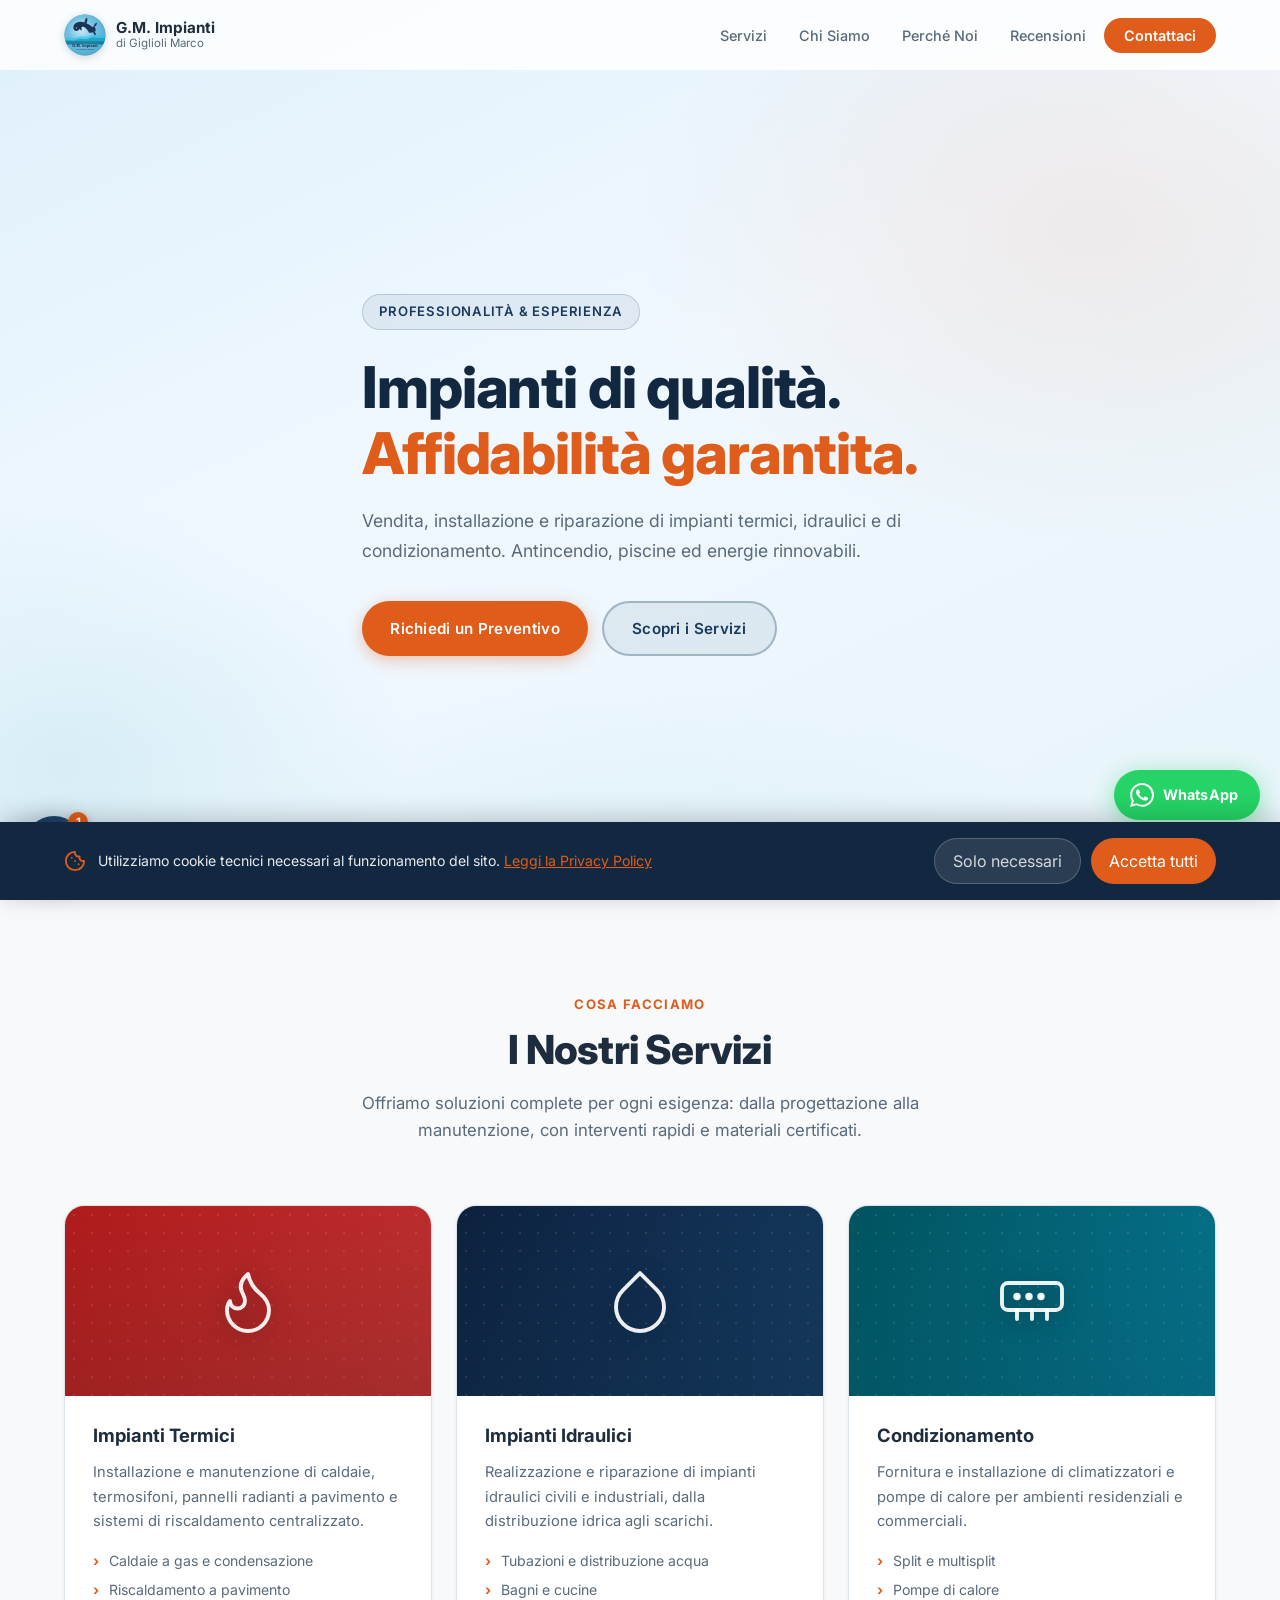
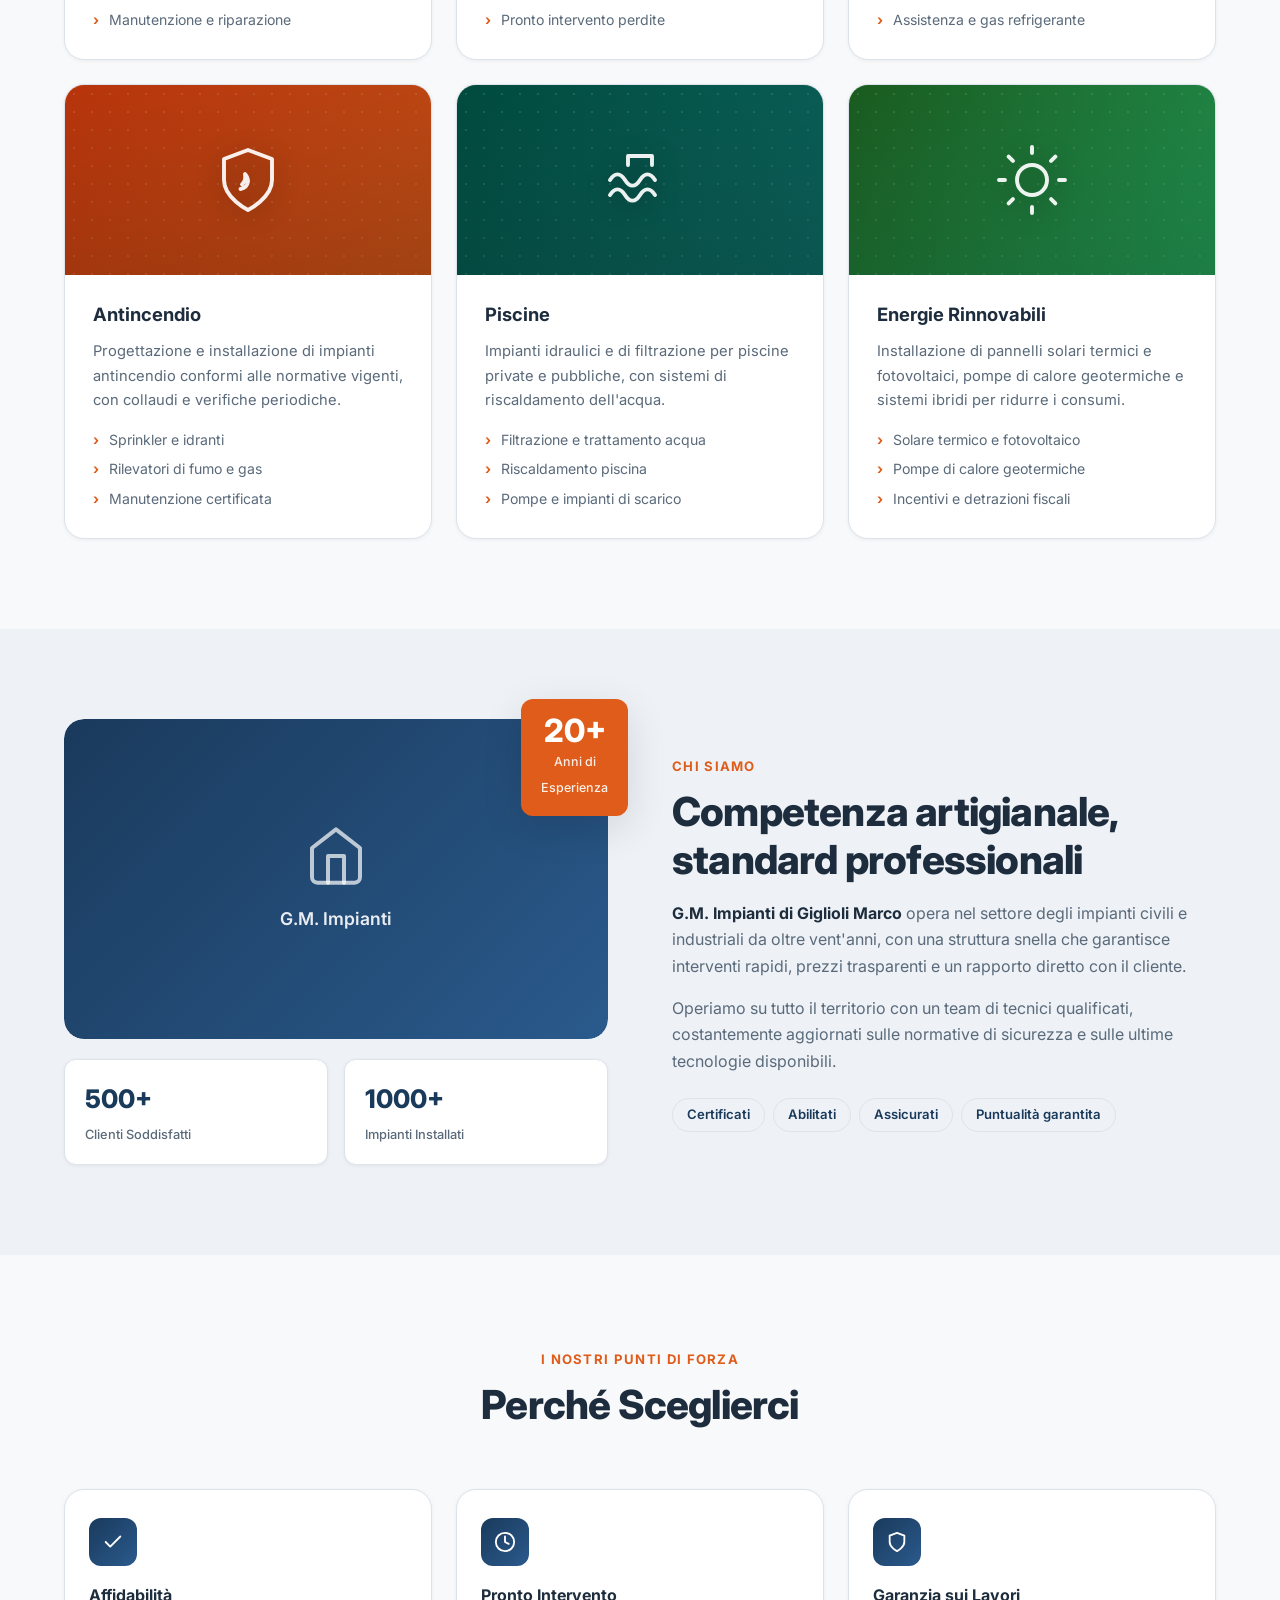
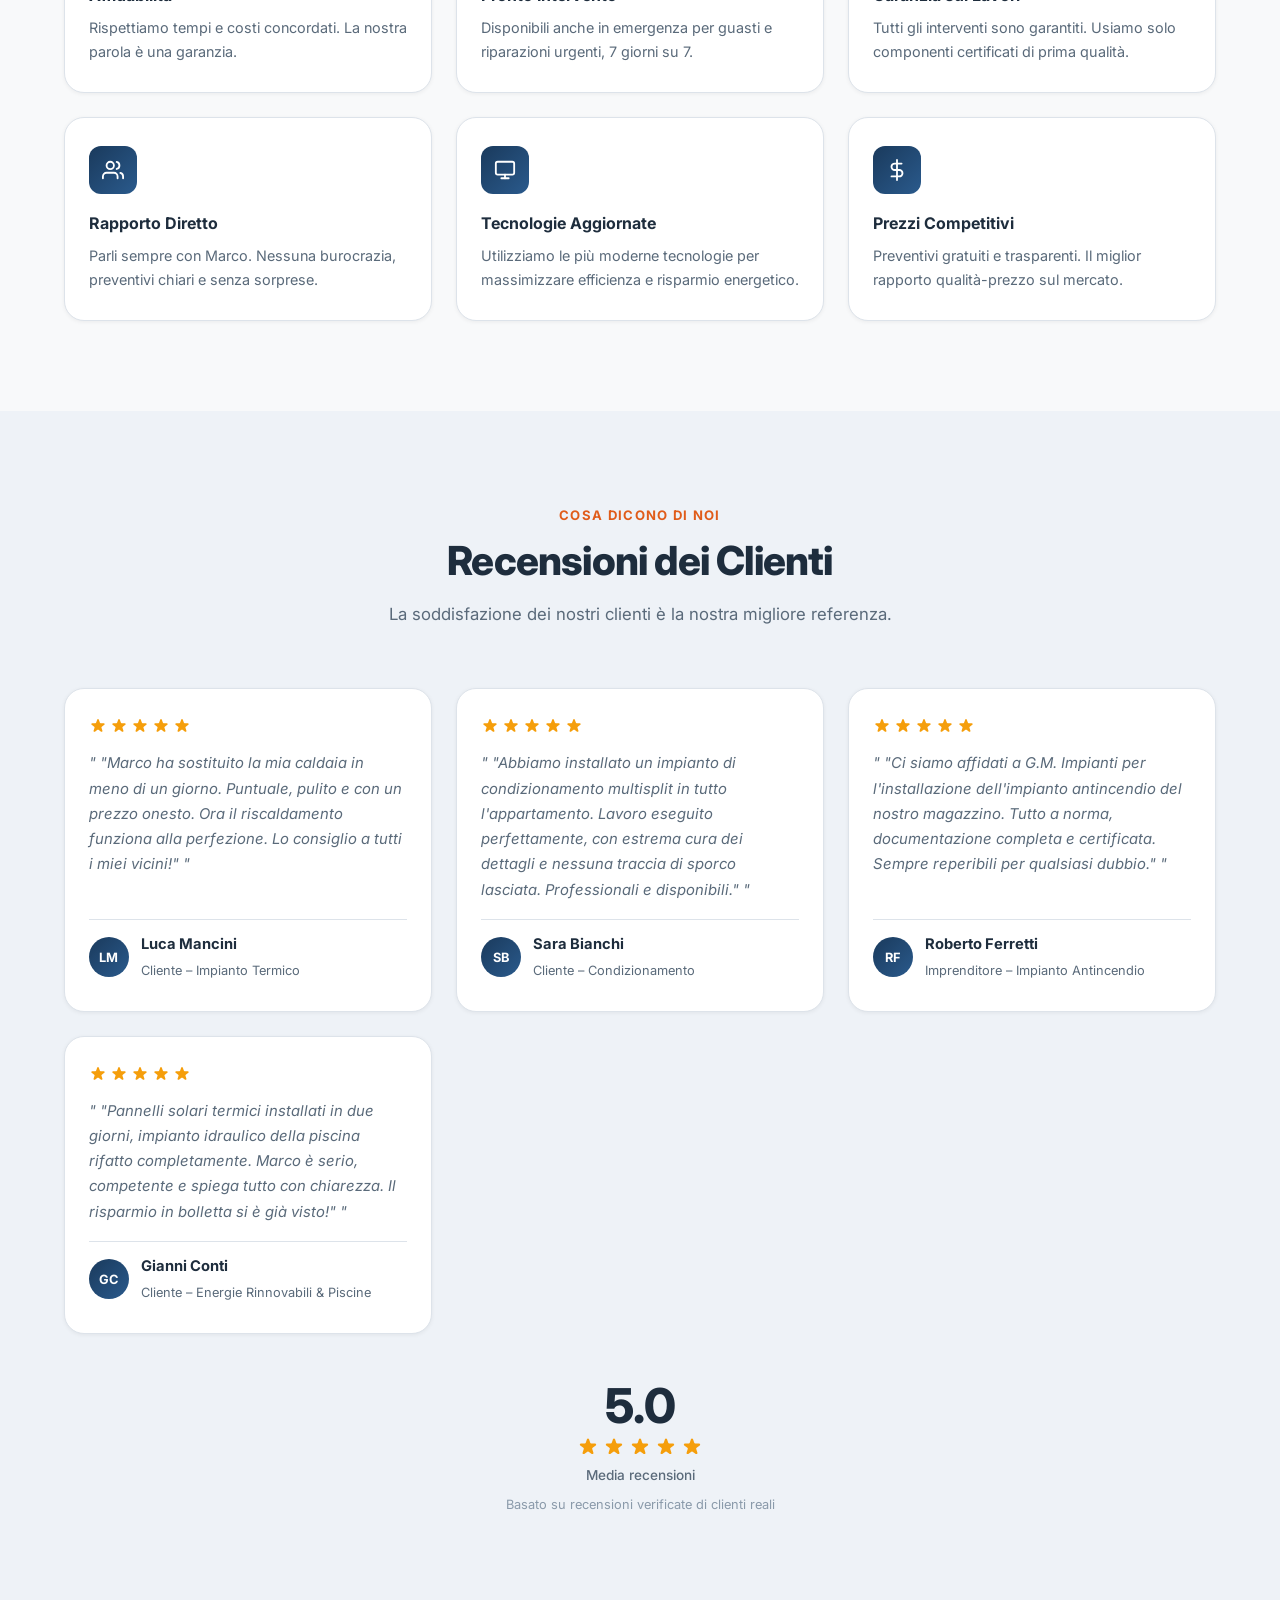
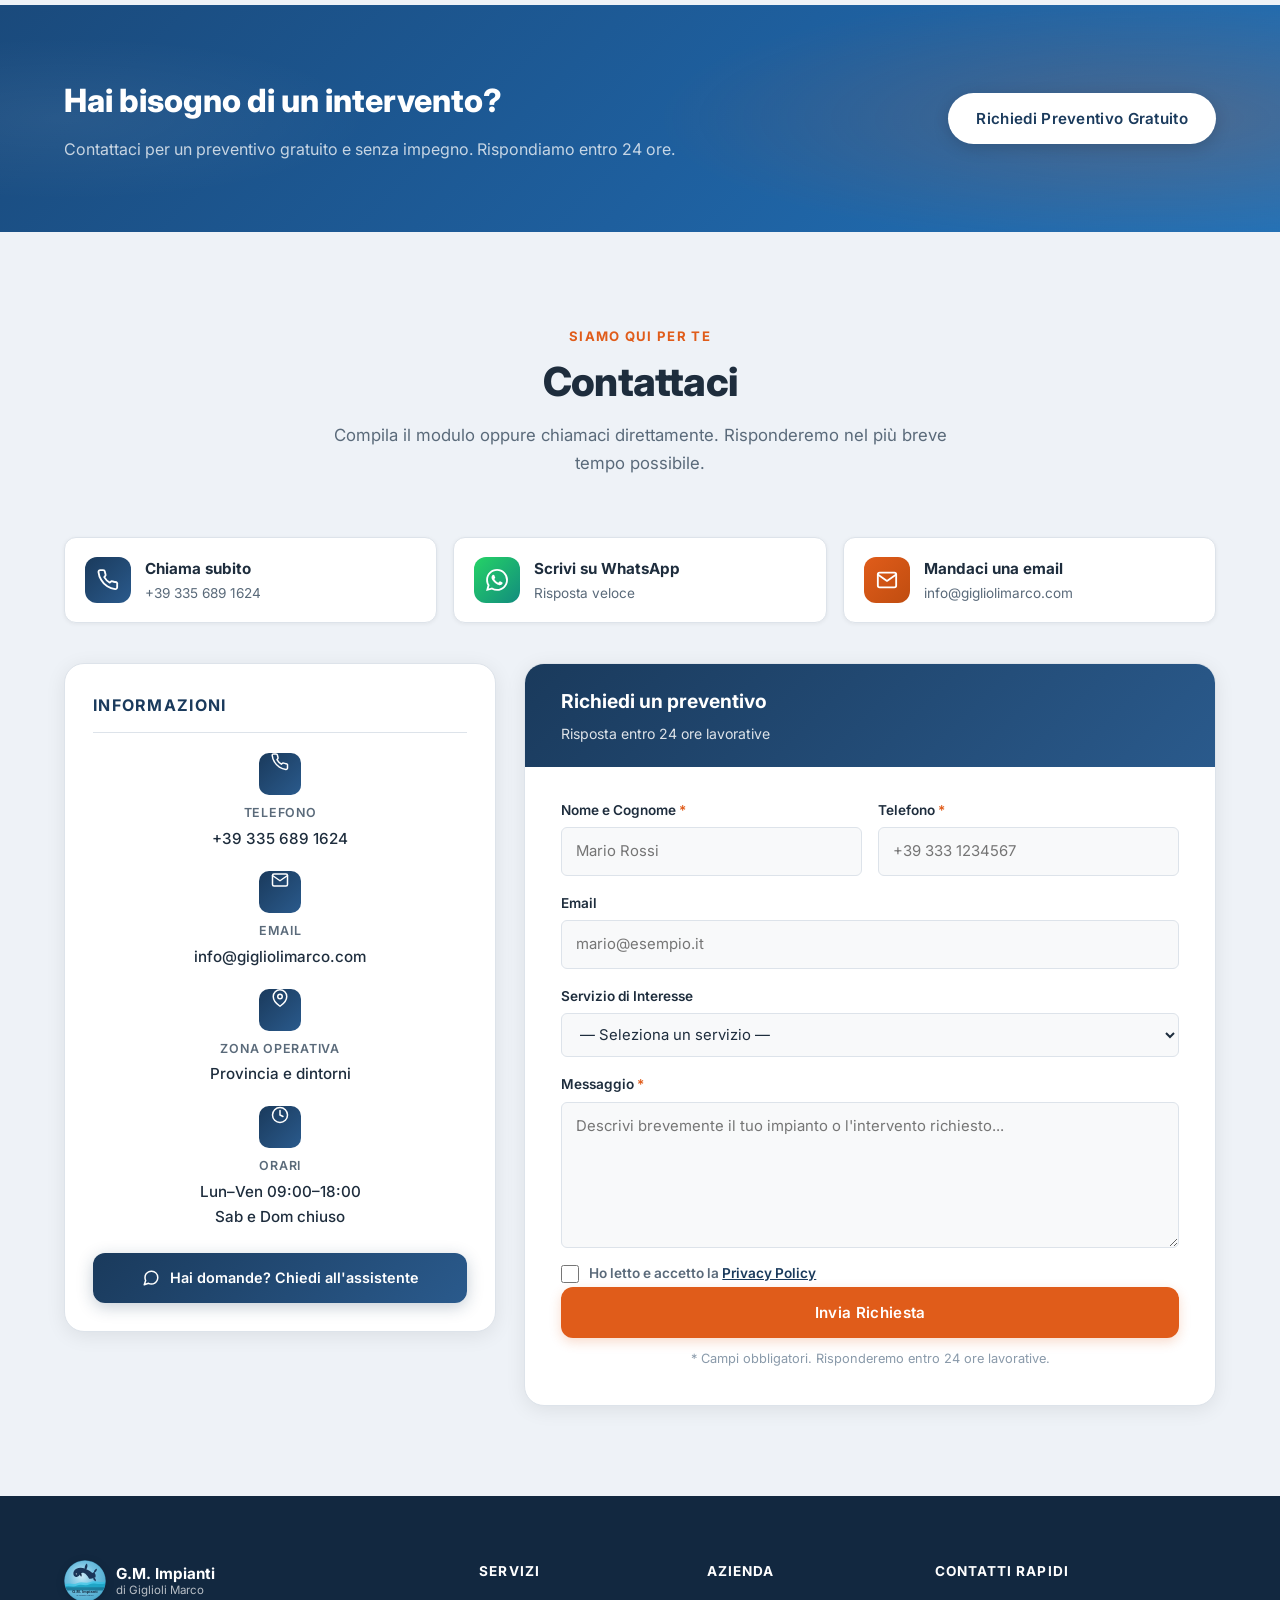
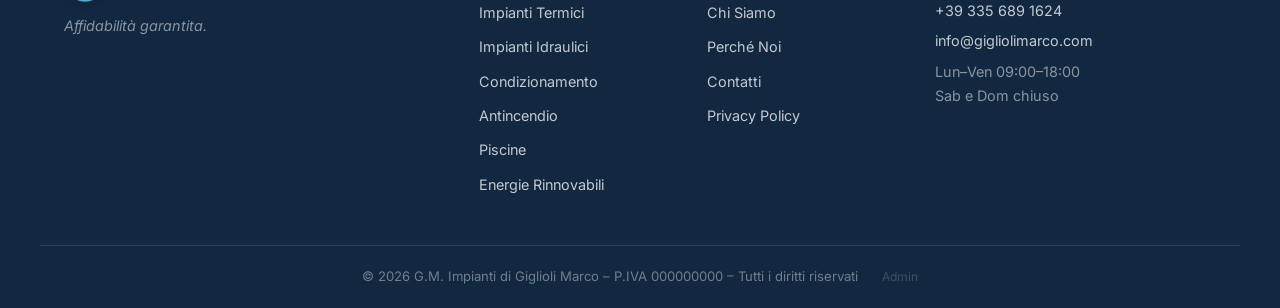
==== commit bcf2f4a3: "Merge 9a9858224e57fec8415dbc3712176386a75de7f2 into ee915b89c904b7feea27d024c657c1642469efd7" ====
--- a/index.html
+++ b/index.html
@@ -26,7 +26,7 @@
   <header class="header" id="header">
     <div class="container header__inner">
       <a href="#home" class="logo">
-        <img src="images/logo.png" alt="G.M. Impianti" class="logo__img"
+        <img src="images/logo.svg" alt="G.M. Impianti" class="logo__img"
              onerror="this.style.display='none'"/>
         <span class="logo__text">
           <strong>G.M. Impianti</strong>
@@ -478,7 +478,7 @@
   </section>
 
   <!-- CONTATTI -->
-  <section class="section" id="contatti">
+  <section class="section section--alt" id="contatti">
     <div class="container">
       <div class="section__header">
         <p class="section__eyebrow" data-key="section-contact-eyebrow">Siamo qui per te</p>
@@ -488,97 +488,151 @@
         </p>
       </div>
 
+      <!-- QUICK ACTIONS -->
+      <div class="contact-actions">
+        <a href="tel:+393356891624" class="contact-action contact-action--call" data-key-href="contact-phone-link">
+          <span class="contact-action__icon">
+            <svg xmlns="http://www.w3.org/2000/svg" viewBox="0 0 24 24" fill="none" stroke="currentColor" stroke-width="2" stroke-linecap="round" stroke-linejoin="round">
+              <path d="M22 16.92v3a2 2 0 0 1-2.18 2 19.79 19.79 0 0 1-8.63-3.07A19.5 19.5 0 0 1 4.69 12a19.79 19.79 0 0 1-3.07-8.67A2 2 0 0 1 3.6 1.17h3a2 2 0 0 1 2 1.72c.127.96.361 1.903.7 2.81a2 2 0 0 1-.45 2.11L7.91 8.91a16 16 0 0 0 6 6l.92-.92a2 2 0 0 1 2.11-.45c.907.339 1.85.573 2.81.7A2 2 0 0 1 22 16.92z"/>
+            </svg>
+          </span>
+          <span class="contact-action__text">
+            <strong>Chiama subito</strong>
+            <span data-key="contact-phone">+39 335 689 1624</span>
+          </span>
+        </a>
+        <a href="https://wa.me/393356891624?text=Salve%2C%20vorrei%20un%20preventivo%20per%20un%20impianto." target="_blank" rel="noopener noreferrer" class="contact-action contact-action--whatsapp">
+          <span class="contact-action__icon">
+            <svg xmlns="http://www.w3.org/2000/svg" viewBox="0 0 24 24" fill="currentColor">
+              <path d="M17.472 14.382c-.297-.149-1.758-.867-2.03-.967-.273-.099-.471-.148-.67.15-.197.297-.767.966-.94 1.164-.173.199-.347.223-.644.075-.297-.15-1.255-.463-2.39-1.475-.883-.788-1.48-1.761-1.653-2.059-.173-.297-.018-.458.13-.606.134-.133.298-.347.446-.52.149-.174.198-.298.298-.497.099-.198.05-.371-.025-.52-.075-.149-.669-1.612-.916-2.207-.242-.579-.487-.5-.669-.51-.173-.008-.371-.01-.57-.01-.198 0-.52.074-.792.372-.272.297-1.04 1.016-1.04 2.479 0 1.462 1.065 2.875 1.213 3.074.149.198 2.096 3.2 5.077 4.487.709.306 1.262.489 1.694.625.712.227 1.36.195 1.871.118.571-.085 1.758-.719 2.006-1.413.248-.694.248-1.289.173-1.413-.074-.124-.272-.198-.57-.347m-5.421 7.403h-.004a9.87 9.87 0 01-5.031-1.378l-.361-.214-3.741.982.998-3.648-.235-.374a9.86 9.86 0 01-1.51-5.26c.001-5.45 4.436-9.884 9.888-9.884 2.64 0 5.122 1.03 6.988 2.898a9.825 9.825 0 012.893 6.994c-.003 5.45-4.437 9.884-9.885 9.884m8.413-18.297A11.815 11.815 0 0012.05 0C5.495 0 .16 5.335.157 11.892c0 2.096.547 4.142 1.588 5.945L.057 24l6.305-1.654a11.882 11.882 0 005.683 1.448h.005c6.554 0 11.89-5.335 11.893-11.893a11.821 11.821 0 00-3.48-8.413z"/>
+            </svg>
+          </span>
+          <span class="contact-action__text">
+            <strong>Scrivi su WhatsApp</strong>
+            <span>Risposta veloce</span>
+          </span>
+        </a>
+        <a href="mailto:info@gigliolimarco.com" class="contact-action contact-action--email">
+          <span class="contact-action__icon">
+            <svg xmlns="http://www.w3.org/2000/svg" viewBox="0 0 24 24" fill="none" stroke="currentColor" stroke-width="2" stroke-linecap="round" stroke-linejoin="round">
+              <path d="M4 4h16c1.1 0 2 .9 2 2v12c0 1.1-.9 2-2 2H4c-1.1 0-2-.9-2-2V6c0-1.1.9-2 2-2z"/>
+              <polyline points="22,6 12,13 2,6"/>
+            </svg>
+          </span>
+          <span class="contact-action__text">
+            <strong>Mandaci una email</strong>
+            <span data-key="contact-email">info@gigliolimarco.com</span>
+          </span>
+        </a>
+      </div>
+
       <div class="contact-wrap">
-        <div class="contact-info">
-          <div class="contact-item">
-            <div class="contact-item__icon">
-              <svg xmlns="http://www.w3.org/2000/svg" viewBox="0 0 24 24" fill="none" stroke="currentColor" stroke-width="2" stroke-linecap="round" stroke-linejoin="round">
-                <path d="M22 16.92v3a2 2 0 0 1-2.18 2 19.79 19.79 0 0 1-8.63-3.07A19.5 19.5 0 0 1 4.69 12a19.79 19.79 0 0 1-3.07-8.67A2 2 0 0 1 3.6 1.17h3a2 2 0 0 1 2 1.72c.127.96.361 1.903.7 2.81a2 2 0 0 1-.45 2.11L7.91 8.91a16 16 0 0 0 6 6l.92-.92a2 2 0 0 1 2.11-.45c.907.339 1.85.573 2.81.7A2 2 0 0 1 22 16.92z"/>
-              </svg>
-            </div>
-            <div>
-              <strong>Telefono</strong>
-              <a href="tel:+393356891624" data-key="contact-phone">+39 335 689 1624</a>
-            </div>
-          </div>
-          <div class="contact-item">
-            <div class="contact-item__icon">
-              <svg xmlns="http://www.w3.org/2000/svg" viewBox="0 0 24 24" fill="none" stroke="currentColor" stroke-width="2" stroke-linecap="round" stroke-linejoin="round">
-                <path d="M4 4h16c1.1 0 2 .9 2 2v12c0 1.1-.9 2-2 2H4c-1.1 0-2-.9-2-2V6c0-1.1.9-2 2-2z"/>
-                <polyline points="22,6 12,13 2,6"/>
-              </svg>
-            </div>
-            <div>
-              <strong>Email</strong>
-              <a href="mailto:info@gmimpianti.it" data-key="contact-email">info@gmimpianti.it</a>
-            </div>
-          </div>
-          <div class="contact-item">
-            <div class="contact-item__icon">
-              <svg xmlns="http://www.w3.org/2000/svg" viewBox="0 0 24 24" fill="none" stroke="currentColor" stroke-width="2" stroke-linecap="round" stroke-linejoin="round">
-                <path d="M21 10c0 7-9 13-9 13s-9-6-9-13a9 9 0 0 1 18 0z"/>
-                <circle cx="12" cy="10" r="3"/>
-              </svg>
-            </div>
-            <div>
-              <strong>Zona Operativa</strong>
-              <span data-key="contact-zone">Provincia e dintorni</span>
-            </div>
-          </div>
-          <div class="contact-item">
-            <div class="contact-item__icon">
-              <svg xmlns="http://www.w3.org/2000/svg" viewBox="0 0 24 24" fill="none" stroke="currentColor" stroke-width="2" stroke-linecap="round" stroke-linejoin="round">
-                <circle cx="12" cy="12" r="10"/>
-                <polyline points="12 6 12 12 16 14"/>
-              </svg>
-            </div>
-            <div>
-              <strong>Orari</strong>
-              <span data-key="contact-hours">Lun–Ven 8:00–18:00<br />Sab 8:00–13:00</span>
-            </div>
-          </div>
-        </div>
+        <aside class="contact-info-card">
+          <h3 class="contact-info-card__title">Informazioni</h3>
+          <div class="contact-info">
+            <div class="contact-item">
+              <div class="contact-item__icon">
+                <svg xmlns="http://www.w3.org/2000/svg" viewBox="0 0 24 24" fill="none" stroke="currentColor" stroke-width="2" stroke-linecap="round" stroke-linejoin="round">
+                  <path d="M22 16.92v3a2 2 0 0 1-2.18 2 19.79 19.79 0 0 1-8.63-3.07A19.5 19.5 0 0 1 4.69 12a19.79 19.79 0 0 1-3.07-8.67A2 2 0 0 1 3.6 1.17h3a2 2 0 0 1 2 1.72c.127.96.361 1.903.7 2.81a2 2 0 0 1-.45 2.11L7.91 8.91a16 16 0 0 0 6 6l.92-.92a2 2 0 0 1 2.11-.45c.907.339 1.85.573 2.81.7A2 2 0 0 1 22 16.92z"/>
+                </svg>
+              </div>
+              <div>
+                <strong>Telefono</strong>
+                <a href="tel:+393356891624" data-key="contact-phone">+39 335 689 1624</a>
+              </div>
+            </div>
+            <div class="contact-item">
+              <div class="contact-item__icon">
+                <svg xmlns="http://www.w3.org/2000/svg" viewBox="0 0 24 24" fill="none" stroke="currentColor" stroke-width="2" stroke-linecap="round" stroke-linejoin="round">
+                  <path d="M4 4h16c1.1 0 2 .9 2 2v12c0 1.1-.9 2-2 2H4c-1.1 0-2-.9-2-2V6c0-1.1.9-2 2-2z"/>
+                  <polyline points="22,6 12,13 2,6"/>
+                </svg>
+              </div>
+              <div>
+                <strong>Email</strong>
+                <a href="mailto:info@gigliolimarco.com" data-key="contact-email">info@gigliolimarco.com</a>
+              </div>
+            </div>
+            <div class="contact-item">
+              <div class="contact-item__icon">
+                <svg xmlns="http://www.w3.org/2000/svg" viewBox="0 0 24 24" fill="none" stroke="currentColor" stroke-width="2" stroke-linecap="round" stroke-linejoin="round">
+                  <path d="M21 10c0 7-9 13-9 13s-9-6-9-13a9 9 0 0 1 18 0z"/>
+                  <circle cx="12" cy="10" r="3"/>
+                </svg>
+              </div>
+              <div>
+                <strong>Zona Operativa</strong>
+                <span data-key="contact-zone">Provincia e dintorni</span>
+              </div>
+            </div>
+            <div class="contact-item">
+              <div class="contact-item__icon">
+                <svg xmlns="http://www.w3.org/2000/svg" viewBox="0 0 24 24" fill="none" stroke="currentColor" stroke-width="2" stroke-linecap="round" stroke-linejoin="round">
+                  <circle cx="12" cy="12" r="10"/>
+                  <polyline points="12 6 12 12 16 14"/>
+                </svg>
+              </div>
+              <div>
+                <strong>Orari</strong>
+                <span data-key="contact-hours">Lun–Ven 09:00–18:00<br />Sab e Dom chiuso</span>
+              </div>
+            </div>
+          </div>
+
+          <button type="button" class="contact-info-card__chatbot-cta" id="open-chatbot-cta">
+            <svg xmlns="http://www.w3.org/2000/svg" viewBox="0 0 24 24" fill="none" stroke="currentColor" stroke-width="2" stroke-linecap="round" stroke-linejoin="round">
+              <path d="M21 11.5a8.38 8.38 0 0 1-.9 3.8 8.5 8.5 0 0 1-7.6 4.7 8.38 8.38 0 0 1-3.8-.9L3 21l1.9-5.7a8.38 8.38 0 0 1-.9-3.8 8.5 8.5 0 0 1 4.7-7.6 8.38 8.38 0 0 1 3.8-.9h.5a8.48 8.48 0 0 1 8 8v.5z"/>
+            </svg>
+            <span>Hai domande? Chiedi all'assistente</span>
+          </button>
+        </aside>
 
         <form class="contact-form" id="contact-form" novalidate>
-          <div class="form-row">
+          <div class="contact-form__header">
+            <h3>Richiedi un preventivo</h3>
+            <p>Risposta entro 24 ore lavorative</p>
+          </div>
+          <div class="contact-form__body">
+            <div class="form-row">
+              <div class="form-group">
+                <label for="nome">Nome e Cognome <span>*</span></label>
+                <input type="text" id="nome" name="nome" placeholder="Mario Rossi" required />
+              </div>
+              <div class="form-group">
+                <label for="telefono">Telefono <span>*</span></label>
+                <input type="tel" id="telefono" name="telefono" placeholder="+39 333 1234567" required />
+              </div>
+            </div>
             <div class="form-group">
-              <label for="nome">Nome e Cognome <span>*</span></label>
-              <input type="text" id="nome" name="nome" placeholder="Mario Rossi" required />
+              <label for="email">Email</label>
+              <input type="email" id="email" name="email" placeholder="mario@esempio.it" />
             </div>
             <div class="form-group">
-              <label for="telefono">Telefono <span>*</span></label>
-              <input type="tel" id="telefono" name="telefono" placeholder="+39 333 1234567" required />
-            </div>
-          </div>
-          <div class="form-group">
-            <label for="email">Email</label>
-            <input type="email" id="email" name="email" placeholder="mario@esempio.it" />
-          </div>
-          <div class="form-group">
-            <label for="servizio">Servizio di Interesse</label>
-            <select id="servizio" name="servizio">
-              <option value="">— Seleziona un servizio —</option>
-              <option>Impianti Termici</option>
-              <option>Impianti Idraulici</option>
-              <option>Condizionamento</option>
-              <option>Antincendio</option>
-              <option>Piscine</option>
-              <option>Energie Rinnovabili</option>
-              <option>Altro</option>
-            </select>
-          </div>
-          <div class="form-group">
-            <label for="messaggio">Messaggio <span>*</span></label>
-            <textarea id="messaggio" name="messaggio" rows="5" placeholder="Descrivi brevemente il tuo impianto o l'intervento richiesto..." required></textarea>
-          </div>
-          <div class="form-group form-group--check">
-            <label class="checkbox-label">
-              <input type="checkbox" id="privacy" name="privacy" required />
-              <span>Ho letto e accetto la <a href="#">Privacy Policy</a></span>
-            </label>
-          </div>
-          <button type="submit" class="btn btn--primary btn--full">Invia Richiesta</button>
-          <p class="form-note">* Campi obbligatori. Risponderemo entro 24 ore lavorative.</p>
+              <label for="servizio">Servizio di Interesse</label>
+              <select id="servizio" name="servizio">
+                <option value="">— Seleziona un servizio —</option>
+                <option>Impianti Termici</option>
+                <option>Impianti Idraulici</option>
+                <option>Condizionamento</option>
+                <option>Antincendio</option>
+                <option>Piscine</option>
+                <option>Energie Rinnovabili</option>
+                <option>Altro</option>
+              </select>
+            </div>
+            <div class="form-group">
+              <label for="messaggio">Messaggio <span>*</span></label>
+              <textarea id="messaggio" name="messaggio" rows="5" placeholder="Descrivi brevemente il tuo impianto o l'intervento richiesto..." required></textarea>
+            </div>
+            <div class="form-group form-group--check">
+              <label class="checkbox-label">
+                <input type="checkbox" id="privacy" name="privacy" required />
+                <span>Ho letto e accetto la <a href="#">Privacy Policy</a></span>
+              </label>
+            </div>
+            <button type="submit" class="btn btn--primary btn--full">Invia Richiesta</button>
+            <p class="form-note">* Campi obbligatori. Risponderemo entro 24 ore lavorative.</p>
+          </div>
         </form>
       </div>
     </div>
@@ -589,7 +643,7 @@
     <div class="container footer__inner">
       <div class="footer__brand">
         <a href="#home" class="logo logo--white">
-          <img src="images/logo.png" alt="G.M. Impianti" class="logo__img"
+          <img src="images/logo.svg" alt="G.M. Impianti" class="logo__img"
                onerror="this.style.display='none'"/>
           <span class="logo__text">
             <strong>G.M. Impianti</strong>
@@ -624,8 +678,8 @@
       <div class="footer__contact">
         <h4>Contatti Rapidi</h4>
         <p><a href="tel:+393356891624" data-key="footer-phone">+39 335 689 1624</a></p>
-        <p><a href="mailto:info@gmimpianti.it" data-key="footer-email">info@gmimpianti.it</a></p>
-        <p class="footer__hours" data-key="footer-hours">Lun–Ven 8:00–18:00<br />Sab 8:00–13:00</p>
+        <p><a href="mailto:info@gigliolimarco.com" data-key="footer-email">info@gigliolimarco.com</a></p>
+        <p class="footer__hours" data-key="footer-hours">Lun–Ven 09:00–18:00<br />Sab e Dom chiuso</p>
       </div>
     </div>
 
@@ -676,7 +730,47 @@
     </div>
   </div>
 
+  <!-- CHATBOT -->
+  <button class="chatbot-launcher" id="chatbot-launcher" aria-label="Apri assistente virtuale" aria-expanded="false">
+    <svg class="chatbot-launcher__icon chatbot-launcher__icon--chat" xmlns="http://www.w3.org/2000/svg" viewBox="0 0 24 24" fill="none" stroke="currentColor" stroke-width="2.2" stroke-linecap="round" stroke-linejoin="round">
+      <path d="M21 11.5a8.38 8.38 0 0 1-.9 3.8 8.5 8.5 0 0 1-7.6 4.7 8.38 8.38 0 0 1-3.8-.9L3 21l1.9-5.7a8.38 8.38 0 0 1-.9-3.8 8.5 8.5 0 0 1 4.7-7.6 8.38 8.38 0 0 1 3.8-.9h.5a8.48 8.48 0 0 1 8 8v.5z"/>
+    </svg>
+    <svg class="chatbot-launcher__icon chatbot-launcher__icon--close" xmlns="http://www.w3.org/2000/svg" viewBox="0 0 24 24" fill="none" stroke="currentColor" stroke-width="2.5" stroke-linecap="round" stroke-linejoin="round">
+      <line x1="18" y1="6" x2="6" y2="18"/>
+      <line x1="6" y1="6" x2="18" y2="18"/>
+    </svg>
+    <span class="chatbot-launcher__badge" aria-hidden="true">1</span>
+  </button>
+
+  <aside class="chatbot" id="chatbot" role="dialog" aria-label="Assistente virtuale G.M. Impianti" aria-modal="false" hidden>
+    <header class="chatbot__header">
+      <div class="chatbot__avatar" aria-hidden="true">GM</div>
+      <div class="chatbot__title">
+        <strong>Assistente G.M. Impianti</strong>
+        <span><i class="chatbot__online"></i> Online · risposta immediata</span>
+      </div>
+      <button type="button" class="chatbot__close" id="chatbot-close" aria-label="Chiudi assistente">
+        <svg xmlns="http://www.w3.org/2000/svg" viewBox="0 0 24 24" fill="none" stroke="currentColor" stroke-width="2.5" stroke-linecap="round" stroke-linejoin="round">
+          <line x1="18" y1="6" x2="6" y2="18"/>
+          <line x1="6" y1="6" x2="18" y2="18"/>
+        </svg>
+      </button>
+    </header>
+    <div class="chatbot__body" id="chatbot-body" aria-live="polite"></div>
+    <div class="chatbot__chips" id="chatbot-chips"></div>
+    <form class="chatbot__input" id="chatbot-form" autocomplete="off">
+      <input type="text" id="chatbot-input" placeholder="Scrivi una domanda..." aria-label="Scrivi una domanda" maxlength="300"/>
+      <button type="submit" aria-label="Invia">
+        <svg xmlns="http://www.w3.org/2000/svg" viewBox="0 0 24 24" fill="none" stroke="currentColor" stroke-width="2" stroke-linecap="round" stroke-linejoin="round">
+          <line x1="22" y1="2" x2="11" y2="13"/>
+          <polygon points="22 2 15 22 11 13 2 9 22 2"/>
+        </svg>
+      </button>
+    </form>
+  </aside>
+
   <script src="js/main.js"></script>
+  <script src="js/chatbot.js"></script>
   <script src="js/admin.js"></script>
 </body>
 </html>
--- a/css/style.css
+++ b/css/style.css
@@ -135,9 +135,9 @@
   gap: 10px;
 }
 .logo__img {
-  width: 46px;
-  height: 46px;
-  border-radius: 10px;
+  width: 42px;
+  height: 42px;
+  border-radius: 50%;
   flex-shrink: 0;
   object-fit: contain;
   box-shadow: 0 2px 8px rgba(0,0,0,.15);
@@ -566,22 +566,85 @@
 /* ===========================
    CONTACT
    =========================== */
+/* Quick action tiles */
+.contact-actions {
+  display: grid;
+  grid-template-columns: repeat(3, minmax(0, 1fr));
+  gap: 16px;
+  margin-bottom: 40px;
+}
+.contact-action {
+  display: flex;
+  align-items: center;
+  gap: 14px;
+  padding: 18px 20px;
+  background: var(--surface);
+  border: 1px solid var(--border);
+  border-radius: var(--radius);
+  box-shadow: var(--shadow-sm);
+  transition: transform var(--transition), box-shadow var(--transition), border-color var(--transition);
+}
+.contact-action:hover {
+  transform: translateY(-3px);
+  box-shadow: var(--shadow);
+  border-color: transparent;
+}
+.contact-action__icon {
+  width: 46px;
+  height: 46px;
+  flex-shrink: 0;
+  border-radius: 12px;
+  display: grid;
+  place-items: center;
+  color: #fff;
+}
+.contact-action__icon svg { width: 22px; height: 22px; }
+.contact-action__text { display: flex; flex-direction: column; min-width: 0; }
+.contact-action__text strong { font-size: .95rem; color: var(--text); font-weight: 700; }
+.contact-action__text span { font-size: .85rem; color: var(--text-muted); white-space: nowrap; overflow: hidden; text-overflow: ellipsis; }
+.contact-action--call .contact-action__icon   { background: linear-gradient(135deg, var(--primary) 0%, var(--primary-light) 100%); }
+.contact-action--whatsapp .contact-action__icon { background: linear-gradient(135deg, #25d366 0%, #128c7e 100%); }
+.contact-action--email .contact-action__icon  { background: linear-gradient(135deg, var(--accent) 0%, var(--accent-dark) 100%); }
+
 .contact-wrap {
   display: grid;
-  grid-template-columns: 1fr 1.8fr;
-  gap: 48px;
+  grid-template-columns: 1fr 1.6fr;
+  gap: 28px;
   align-items: start;
 }
-
+.contact-wrap > * { min-width: 0; }
+
+.contact-info-card {
+  background: var(--surface);
+  border-radius: var(--radius-lg);
+  padding: 28px;
+  box-shadow: var(--shadow);
+  border: 1px solid var(--border);
+}
+.contact-info-card__title {
+  font-size: 1rem;
+  font-weight: 700;
+  color: var(--primary);
+  text-transform: uppercase;
+  letter-spacing: .08em;
+  margin-bottom: 20px;
+  padding-bottom: 14px;
+  border-bottom: 1px solid var(--border);
+}
 .contact-info {
   display: flex;
   flex-direction: column;
-  gap: 24px;
+  gap: 20px;
 }
 .contact-item {
   display: flex;
-  align-items: flex-start;
+  align-items: center;
   gap: 14px;
+}
+.contact-info-card .contact-item {
+  flex-direction: column;
+  text-align: center;
+  gap: 8px;
 }
 .contact-item__icon {
   width: 42px;
@@ -595,19 +658,52 @@
 }
 .contact-item__icon svg { width: 18px; height: 18px; }
 .contact-item div { display: flex; flex-direction: column; gap: 2px; }
-.contact-item strong { font-size: .82rem; font-weight: 600; color: var(--text-muted); text-transform: uppercase; letter-spacing: .06em; }
+.contact-item strong { font-size: .78rem; font-weight: 600; color: var(--text-muted); text-transform: uppercase; letter-spacing: .06em; }
 .contact-item a,
 .contact-item span { font-size: .95rem; color: var(--text); font-weight: 500; }
 .contact-item a:hover { color: var(--accent); }
+
+.contact-info-card__chatbot-cta {
+  margin-top: 24px;
+  width: 100%;
+  display: inline-flex;
+  align-items: center;
+  justify-content: center;
+  gap: 10px;
+  padding: 13px 16px;
+  border-radius: var(--radius);
+  background: linear-gradient(135deg, var(--primary) 0%, var(--primary-light) 100%);
+  color: #fff;
+  font-weight: 600;
+  font-size: .9rem;
+  box-shadow: 0 4px 16px rgba(26,58,92,.25);
+  transition: transform var(--transition), box-shadow var(--transition);
+}
+.contact-info-card__chatbot-cta svg { width: 18px; height: 18px; }
+.contact-info-card__chatbot-cta:hover { transform: translateY(-2px); box-shadow: 0 8px 24px rgba(26,58,92,.35); }
 
 /* Form */
 .contact-form {
   background: var(--surface);
   border-radius: var(--radius-lg);
-  padding: 36px;
   box-shadow: var(--shadow);
   border: 1px solid var(--border);
-}
+  overflow: hidden;
+}
+.contact-form__header {
+  padding: 22px 36px;
+  background: linear-gradient(135deg, var(--primary) 0%, var(--primary-light) 100%);
+  color: #fff;
+}
+.contact-form__header h3 { font-size: 1.2rem; font-weight: 700; margin-bottom: 4px; }
+.contact-form__header p { font-size: .88rem; color: rgba(255,255,255,.85); margin: 0; }
+.contact-form__body { padding: 32px 36px 36px; }
+/* Keep the submit button's visual footprint aligned with the fields above */
+.contact-form__body .btn--full {
+  box-shadow: 0 4px 12px rgba(224,92,26,.22);
+  margin-top: 4px;
+}
+.contact-form__body .btn--full:hover { box-shadow: 0 6px 16px rgba(224,92,26,.3); }
 .form-row { display: grid; grid-template-columns: 1fr 1fr; gap: 16px; }
 .form-group { display: flex; flex-direction: column; gap: 6px; margin-bottom: 16px; }
 .form-group:last-of-type { margin-bottom: 0; }
@@ -763,6 +859,7 @@
   .about__visual { order: -1; }
   .about__badge { top: -16px; right: 16px; }
   .footer__inner { grid-template-columns: 1fr 1fr; }
+  .contact-actions { grid-template-columns: 1fr; }
   .contact-wrap { grid-template-columns: 1fr; }
   .contact-info { flex-direction: row; flex-wrap: wrap; }
   .contact-item { flex: 1 1 200px; }
@@ -795,7 +892,9 @@
   .services-grid { grid-template-columns: 1fr; }
   .why-grid { grid-template-columns: 1fr; }
   .form-row { grid-template-columns: 1fr; }
-  .contact-form { padding: 24px; }
+  .contact-form__header { padding: 20px 24px; }
+  .contact-form__body { padding: 24px; }
+  .contact-info-card { padding: 22px; }
   .cta-banner__inner { flex-direction: column; text-align: center; }
   .footer__inner { grid-template-columns: 1fr; gap: 28px; }
   .about__stats { grid-template-columns: 1fr 1fr; }
@@ -1052,3 +1151,246 @@
   .cookie-banner__inner { flex-direction: column; align-items: flex-start; gap: 14px; }
   .cookie-banner__actions { width: 100%; justify-content: flex-end; }
 }
+
+/* ===========================
+   CHATBOT
+   =========================== */
+.chatbot-launcher {
+  position: fixed;
+  bottom: 24px;
+  left: 24px;
+  z-index: 95;
+  width: 60px;
+  height: 60px;
+  border-radius: 50%;
+  background: linear-gradient(135deg, var(--primary) 0%, var(--primary-light) 100%);
+  color: #fff;
+  display: grid;
+  place-items: center;
+  box-shadow: 0 8px 28px rgba(26,58,92,.45);
+  transition: transform var(--transition), box-shadow var(--transition);
+}
+.chatbot-launcher:hover { transform: translateY(-3px) scale(1.04); box-shadow: 0 14px 36px rgba(26,58,92,.55); }
+.chatbot-launcher__icon {
+  width: 26px;
+  height: 26px;
+  position: absolute;
+  transition: opacity .2s ease, transform .2s ease;
+}
+.chatbot-launcher__icon--close { opacity: 0; transform: rotate(-45deg); }
+.chatbot-launcher.is-open .chatbot-launcher__icon--chat { opacity: 0; transform: rotate(45deg); }
+.chatbot-launcher.is-open .chatbot-launcher__icon--close { opacity: 1; transform: rotate(0); }
+.chatbot-launcher__badge {
+  position: absolute;
+  top: -4px;
+  right: -4px;
+  min-width: 20px;
+  height: 20px;
+  padding: 0 6px;
+  border-radius: 999px;
+  background: var(--accent);
+  color: #fff;
+  font-size: .72rem;
+  font-weight: 700;
+  display: grid;
+  place-items: center;
+  box-shadow: 0 2px 6px rgba(224,92,26,.5);
+}
+.chatbot-launcher.is-open .chatbot-launcher__badge { display: none; }
+
+.chatbot {
+  position: fixed;
+  bottom: 100px;
+  left: 24px;
+  z-index: 94;
+  width: 360px;
+  max-width: calc(100vw - 32px);
+  height: 540px;
+  max-height: calc(100vh - 140px);
+  background: var(--surface);
+  border-radius: var(--radius-lg);
+  border: 1px solid var(--border);
+  box-shadow: 0 24px 60px rgba(0,0,0,.22);
+  display: flex;
+  flex-direction: column;
+  overflow: hidden;
+  transform-origin: bottom left;
+  animation: chatbotIn .22s ease;
+}
+.chatbot[hidden] { display: none; }
+@keyframes chatbotIn {
+  from { opacity: 0; transform: translateY(12px) scale(.98); }
+  to   { opacity: 1; transform: translateY(0) scale(1); }
+}
+.chatbot__header {
+  display: flex;
+  align-items: center;
+  gap: 12px;
+  padding: 14px 16px;
+  background: linear-gradient(135deg, var(--primary) 0%, var(--primary-light) 100%);
+  color: #fff;
+}
+.chatbot__avatar {
+  width: 40px;
+  height: 40px;
+  flex-shrink: 0;
+  border-radius: 50%;
+  background: rgba(255,255,255,.18);
+  display: grid;
+  place-items: center;
+  font-size: .8rem;
+  font-weight: 800;
+  letter-spacing: .04em;
+}
+.chatbot__title { display: flex; flex-direction: column; min-width: 0; flex: 1; }
+.chatbot__title strong { font-size: .98rem; font-weight: 700; }
+.chatbot__title span { font-size: .76rem; color: rgba(255,255,255,.8); display: inline-flex; align-items: center; gap: 6px; }
+.chatbot__online {
+  width: 8px;
+  height: 8px;
+  border-radius: 50%;
+  background: #4ade80;
+  box-shadow: 0 0 0 2px rgba(74,222,128,.3);
+  display: inline-block;
+}
+.chatbot__close {
+  width: 32px;
+  height: 32px;
+  border-radius: 8px;
+  color: #fff;
+  display: grid;
+  place-items: center;
+  transition: background var(--transition);
+}
+.chatbot__close svg { width: 18px; height: 18px; }
+.chatbot__close:hover { background: rgba(255,255,255,.15); }
+
+.chatbot__body {
+  flex: 1;
+  overflow-y: auto;
+  padding: 18px 16px;
+  background: var(--bg);
+  display: flex;
+  flex-direction: column;
+  gap: 10px;
+  scroll-behavior: smooth;
+}
+.chatbot__msg {
+  max-width: 85%;
+  padding: 10px 14px;
+  border-radius: 16px;
+  font-size: .9rem;
+  line-height: 1.5;
+  white-space: pre-line;
+  word-wrap: break-word;
+  animation: msgIn .25s ease;
+}
+@keyframes msgIn {
+  from { opacity: 0; transform: translateY(6px); }
+  to   { opacity: 1; transform: translateY(0); }
+}
+.chatbot__msg--bot {
+  align-self: flex-start;
+  background: var(--surface);
+  border: 1px solid var(--border);
+  color: var(--text);
+  border-bottom-left-radius: 4px;
+}
+.chatbot__msg--user {
+  align-self: flex-end;
+  background: var(--primary);
+  color: #fff;
+  border-bottom-right-radius: 4px;
+}
+.chatbot__msg a { color: var(--accent); text-decoration: underline; font-weight: 600; }
+.chatbot__msg--user a { color: #fff; }
+.chatbot__typing {
+  align-self: flex-start;
+  display: inline-flex;
+  align-items: center;
+  gap: 4px;
+  padding: 12px 14px;
+  background: var(--surface);
+  border: 1px solid var(--border);
+  border-radius: 16px;
+  border-bottom-left-radius: 4px;
+}
+.chatbot__typing span {
+  width: 6px;
+  height: 6px;
+  border-radius: 50%;
+  background: var(--text-muted);
+  animation: blink 1.2s infinite ease-in-out;
+}
+.chatbot__typing span:nth-child(2) { animation-delay: .15s; }
+.chatbot__typing span:nth-child(3) { animation-delay: .3s; }
+@keyframes blink {
+  0%, 60%, 100% { opacity: .25; transform: translateY(0); }
+  30% { opacity: 1; transform: translateY(-3px); }
+}
+
+.chatbot__chips {
+  padding: 0 16px 10px;
+  background: var(--bg);
+  display: flex;
+  flex-wrap: wrap;
+  gap: 6px;
+}
+.chatbot__chip {
+  padding: 7px 12px;
+  border-radius: 999px;
+  background: var(--surface);
+  border: 1px solid var(--border);
+  color: var(--primary);
+  font-size: .82rem;
+  font-weight: 600;
+  transition: background var(--transition), color var(--transition), border-color var(--transition), transform var(--transition);
+}
+.chatbot__chip:hover { background: var(--primary); color: #fff; border-color: var(--primary); transform: translateY(-1px); }
+
+.chatbot__input {
+  display: flex;
+  align-items: center;
+  gap: 8px;
+  padding: 10px 12px;
+  border-top: 1px solid var(--border);
+  background: var(--surface);
+}
+.chatbot__input input {
+  flex: 1;
+  padding: 10px 14px;
+  border: 1.5px solid var(--border);
+  border-radius: 999px;
+  font: inherit;
+  font-size: .9rem;
+  outline: none;
+  background: var(--bg);
+  transition: border-color var(--transition), background var(--transition);
+}
+.chatbot__input input:focus { border-color: var(--primary); background: #fff; }
+.chatbot__input button {
+  width: 40px;
+  height: 40px;
+  border-radius: 50%;
+  background: var(--accent);
+  color: #fff;
+  display: grid;
+  place-items: center;
+  flex-shrink: 0;
+  box-shadow: 0 4px 12px rgba(224,92,26,.35);
+  transition: background var(--transition), transform var(--transition);
+}
+.chatbot__input button:hover { background: var(--accent-dark); transform: translateY(-1px); }
+.chatbot__input button svg { width: 16px; height: 16px; }
+
+@media (max-width: 480px) {
+  .chatbot-launcher { bottom: 18px; left: 16px; width: 54px; height: 54px; }
+  .chatbot {
+    left: 8px;
+    right: 8px;
+    bottom: 84px;
+    width: auto;
+    max-width: none;
+    height: calc(100vh - 110px);
+  }
+}
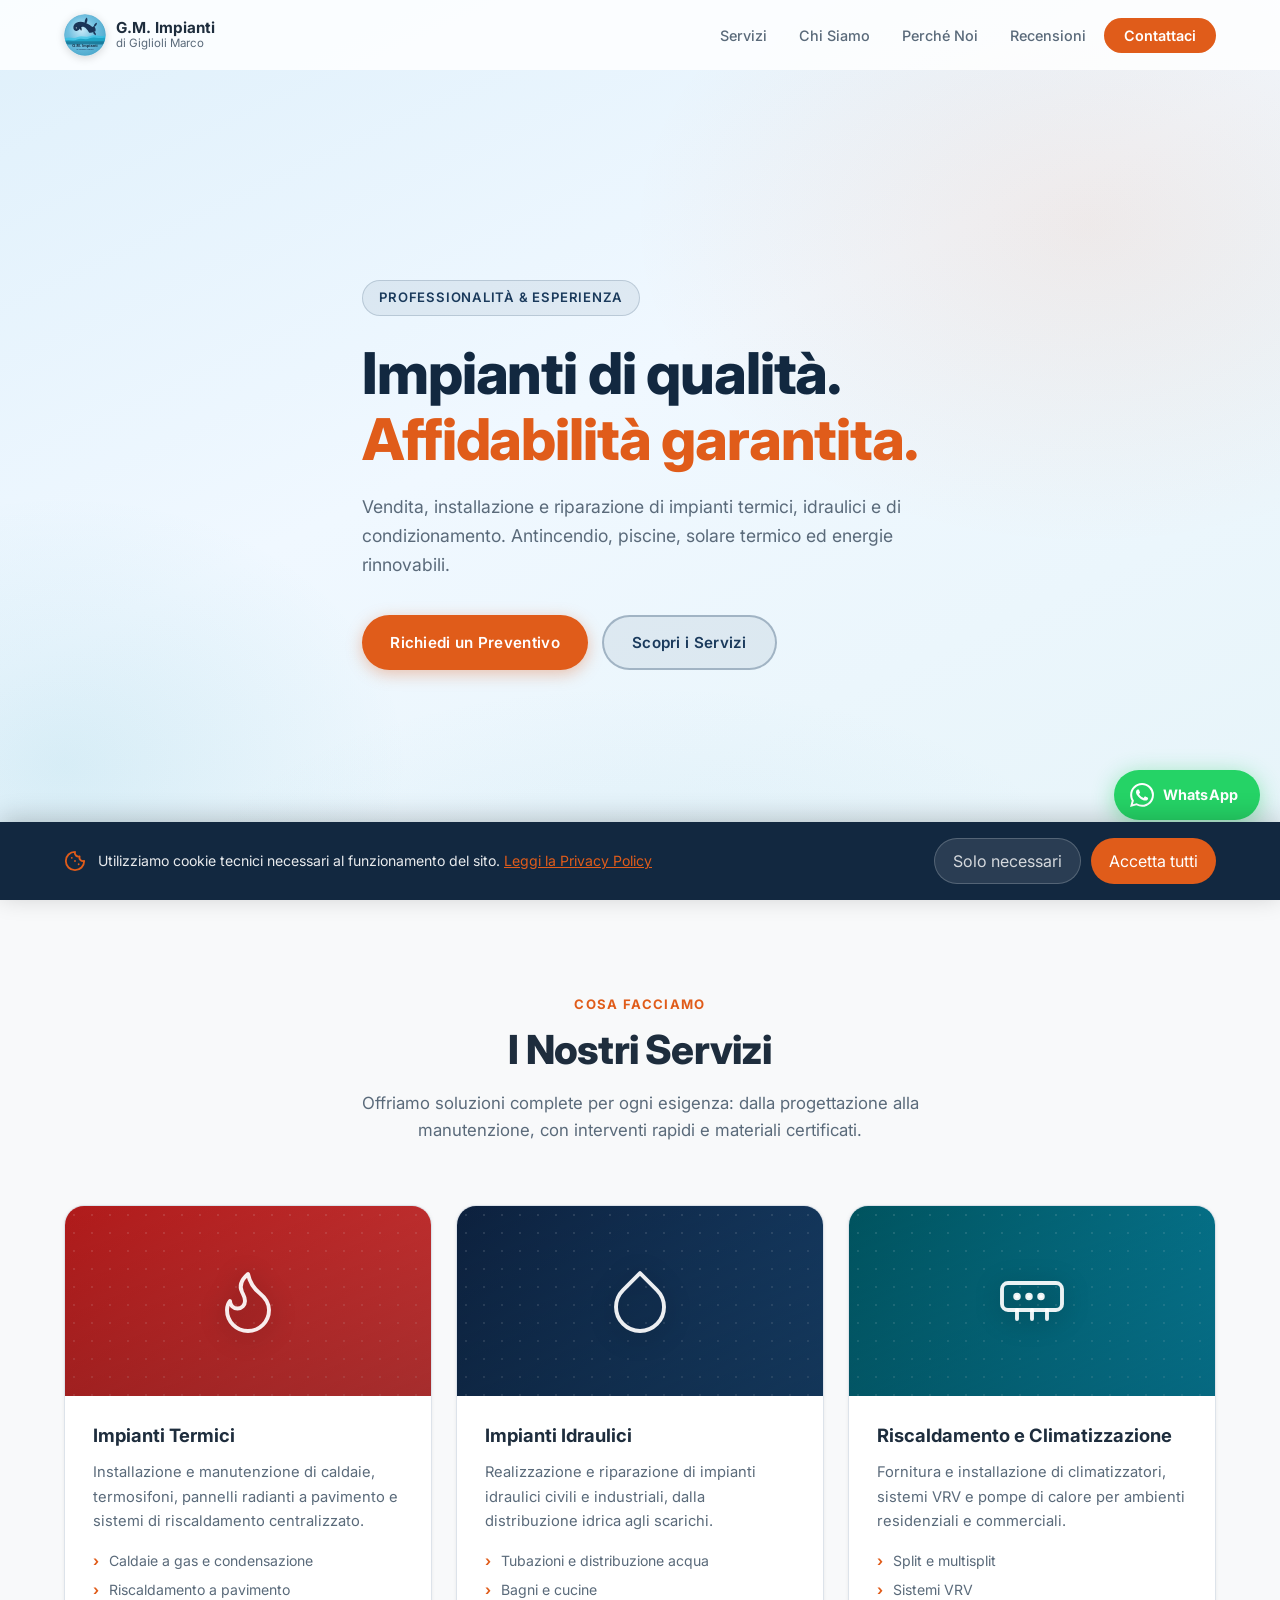
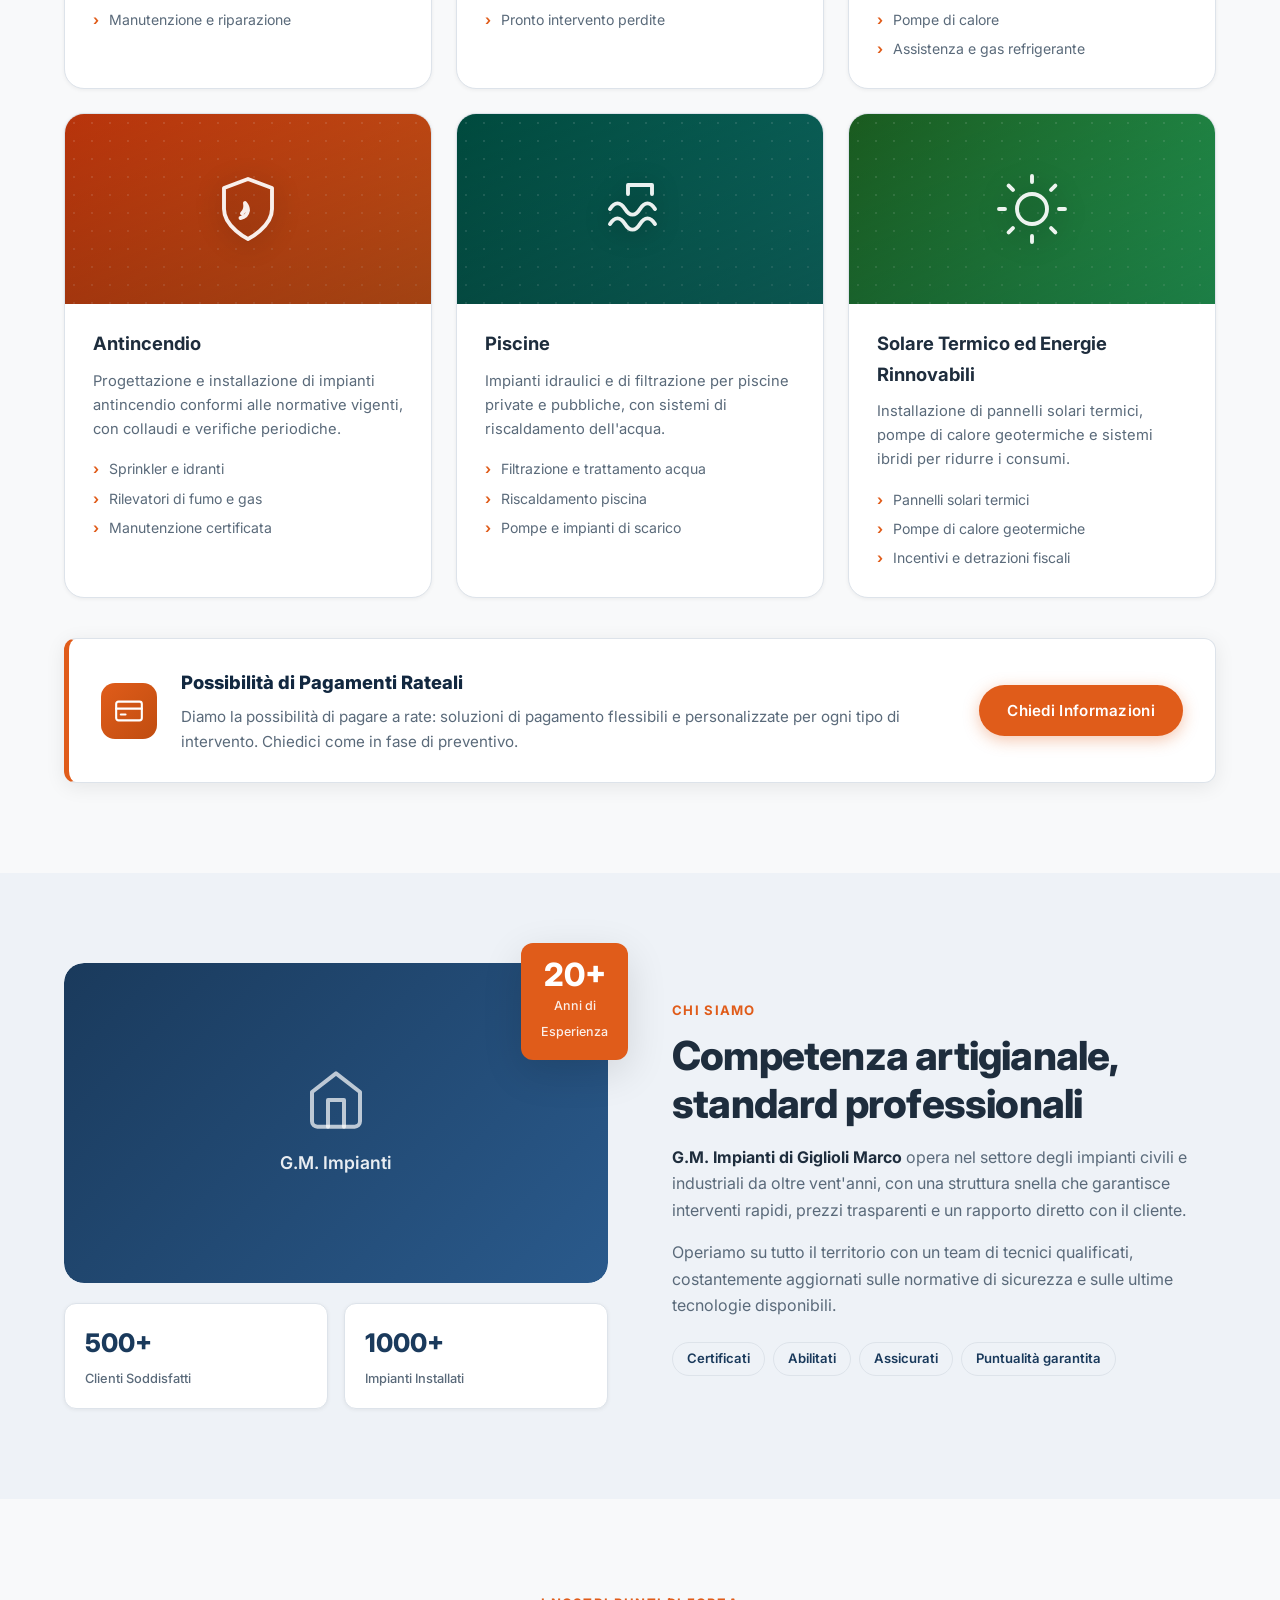
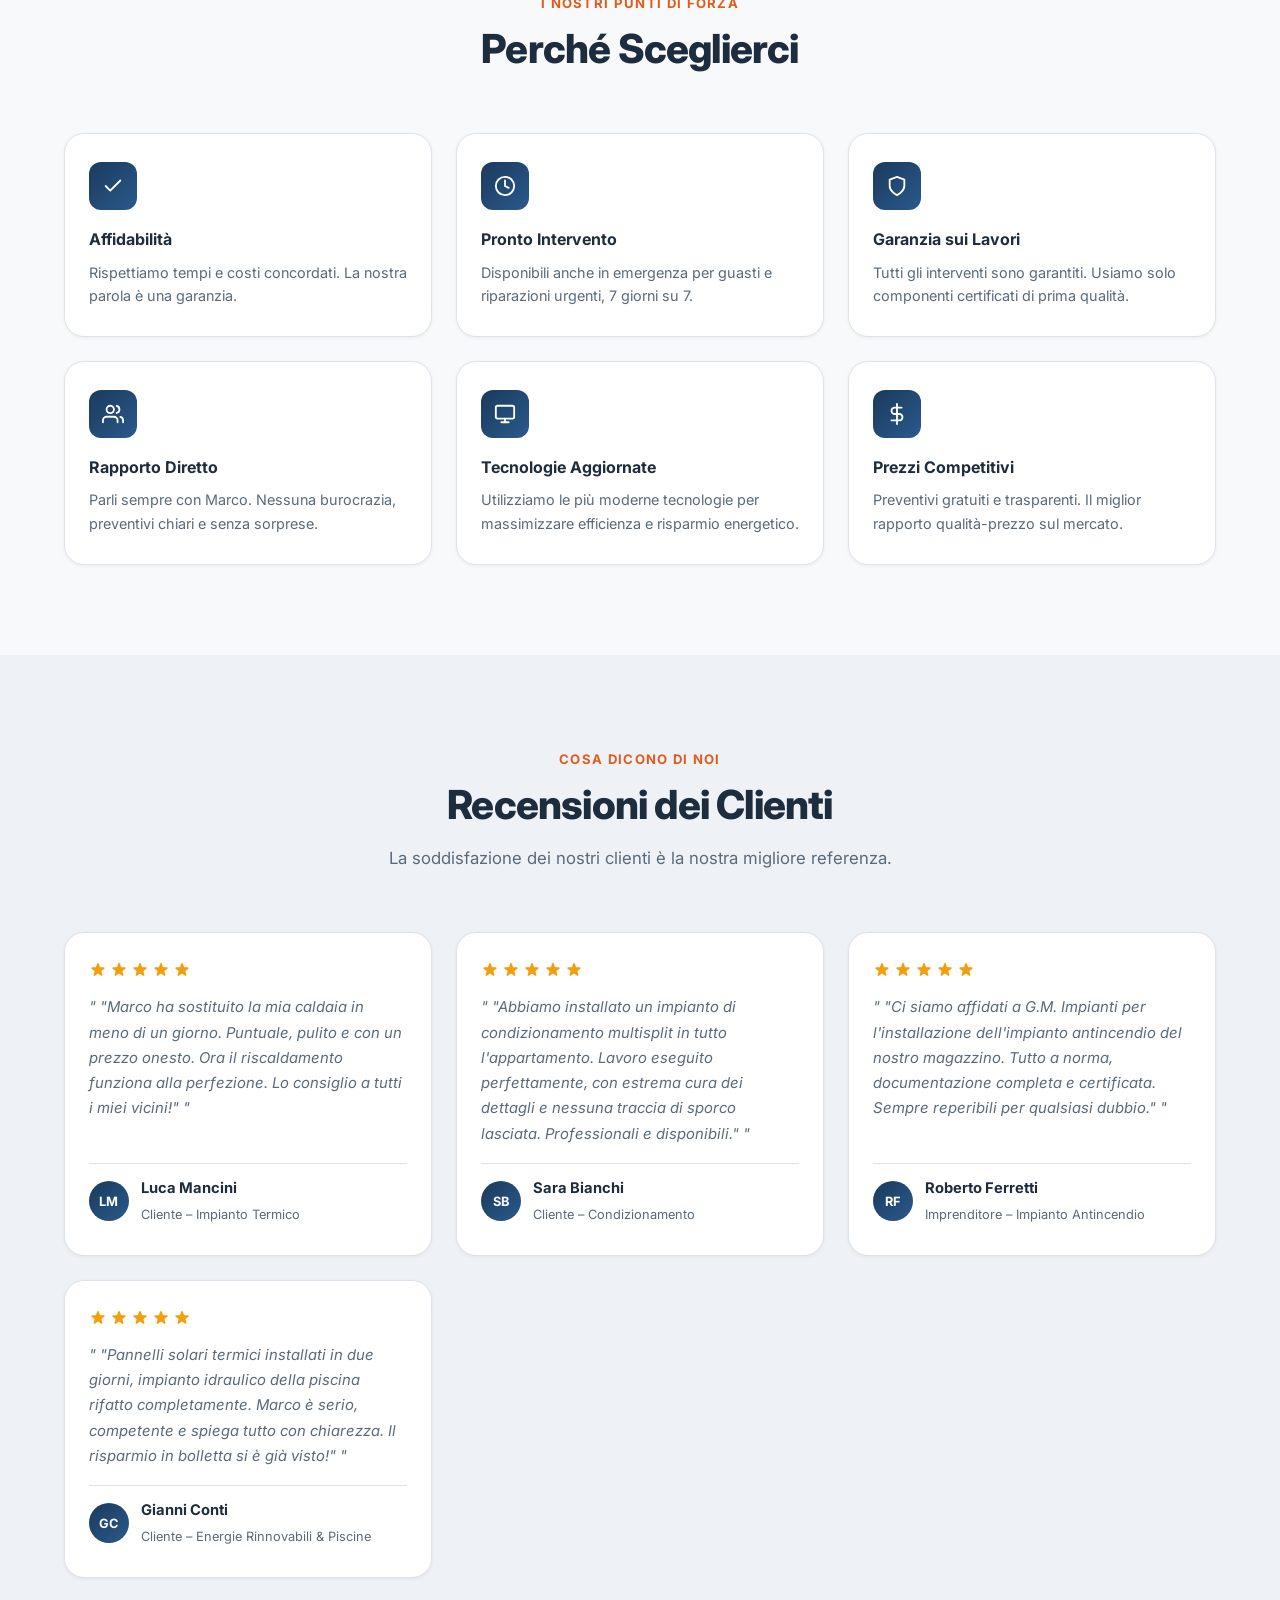
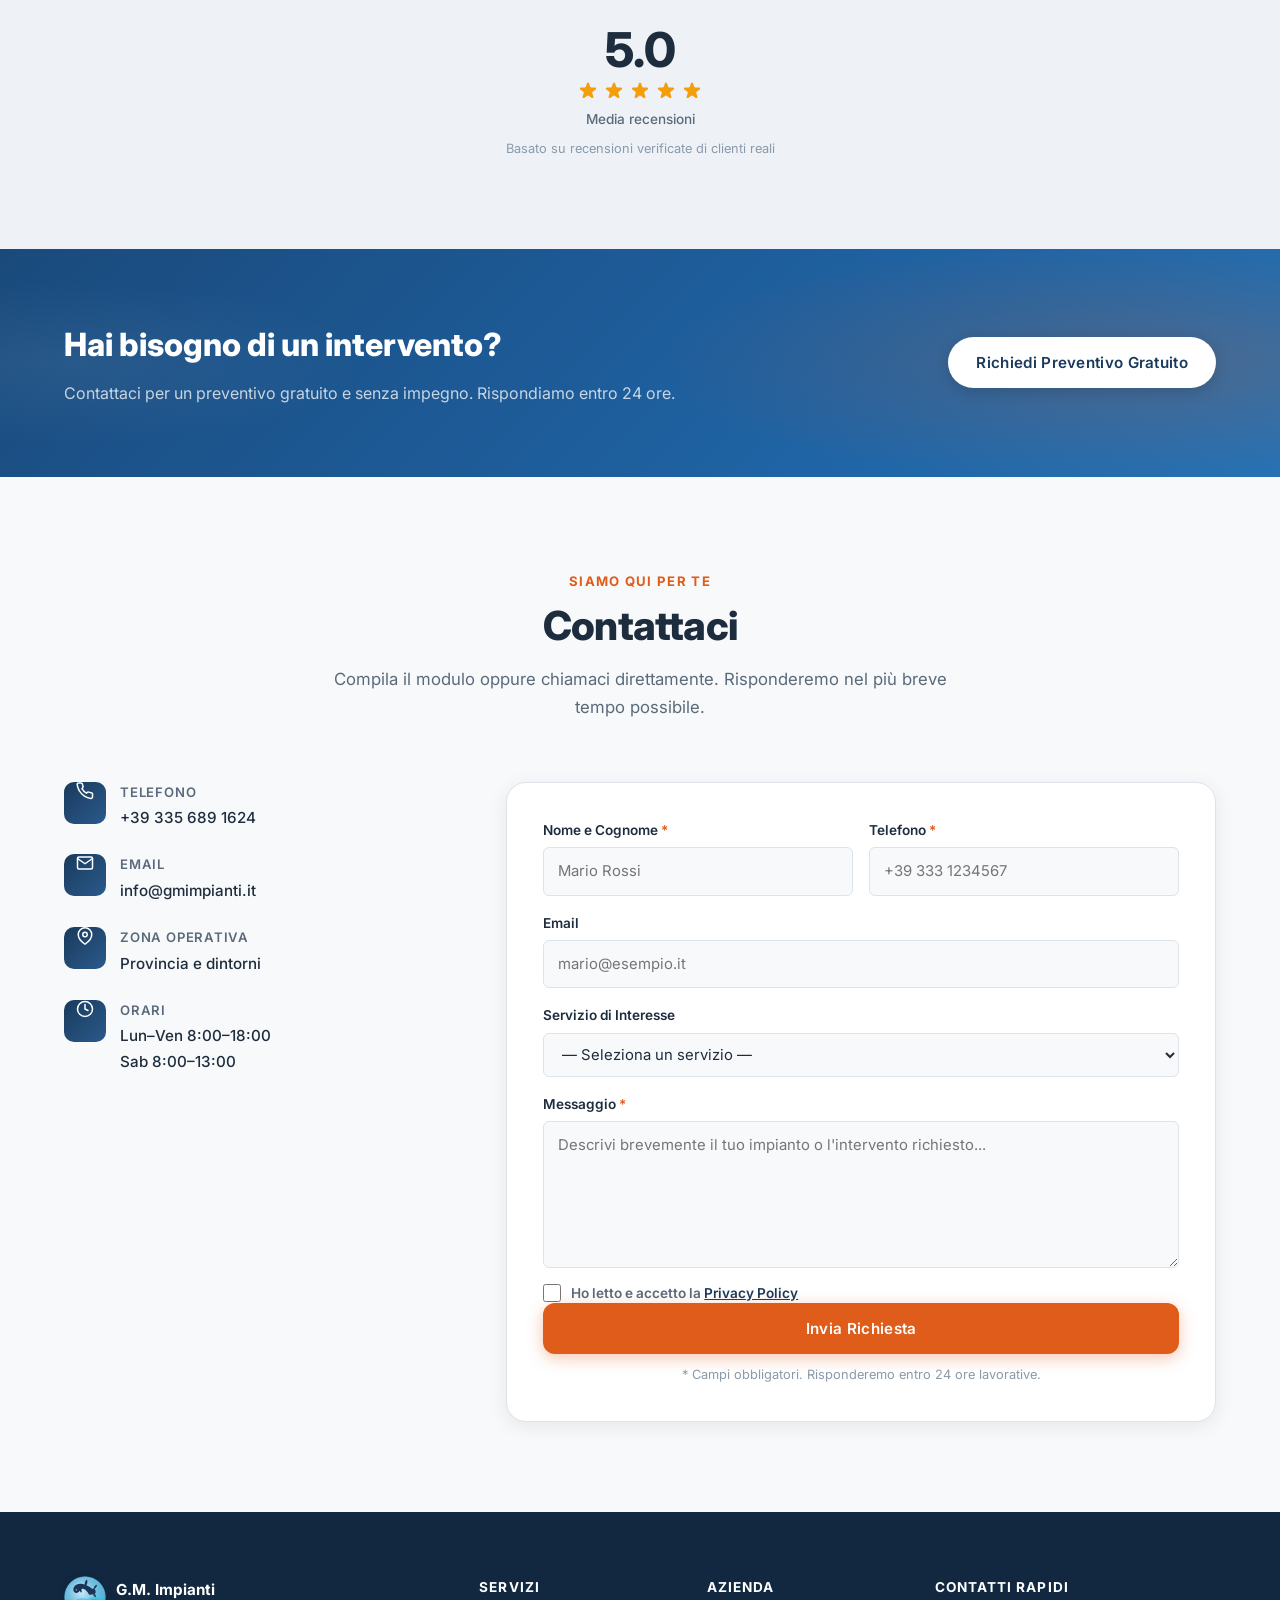
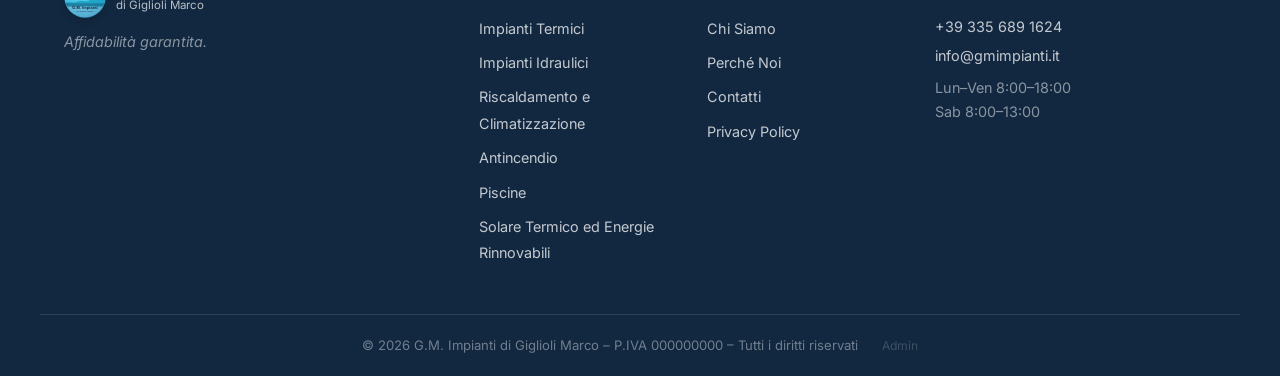
==== commit de51eec5: "Aggiorna servizi: rimuovi fotovoltaico, aggiungi VRV e box pagamenti rateali - Rinomina 'Energie Rin" ====
--- a/index.html
+++ b/index.html
@@ -3,15 +3,15 @@
 <head>
   <meta charset="UTF-8" />
   <meta name="viewport" content="width=device-width, initial-scale=1.0" />
-  <meta name="description" content="G.M. Impianti di Giglioli Marco - Vendita, installazione e riparazione di impianti termici, idraulici e di condizionamento. Antincendio, piscine ed energie rinnovabili." />
+  <meta name="description" content="G.M. Impianti di Giglioli Marco - Vendita, installazione e riparazione di impianti termici, idraulici e di condizionamento. Antincendio, piscine, solare termico ed energie rinnovabili. Possibilità di pagamenti rateali." />
   <meta name="robots" content="index, follow" />
   <meta property="og:type" content="website" />
   <meta property="og:title" content="G.M. Impianti – Giglioli Marco" />
-  <meta property="og:description" content="Impianti termici, idraulici, condizionamento, antincendio, piscine ed energie rinnovabili. Affidabilità garantita." />
+  <meta property="og:description" content="Impianti termici, idraulici, condizionamento, antincendio, piscine, solare termico ed energie rinnovabili. Affidabilità garantita." />
   <meta property="og:image" content="favicon.svg" />
   <meta name="twitter:card" content="summary" />
   <meta name="twitter:title" content="G.M. Impianti – Giglioli Marco" />
-  <meta name="twitter:description" content="Impianti termici, idraulici, condizionamento, antincendio, piscine ed energie rinnovabili." />
+  <meta name="twitter:description" content="Impianti termici, idraulici, condizionamento, antincendio, piscine, solare termico ed energie rinnovabili." />
   <title>G.M. Impianti – Giglioli Marco</title>
   <link rel="icon" type="image/svg+xml" href="favicon.svg" />
   <link rel="stylesheet" href="css/style.css" />
@@ -62,7 +62,7 @@
       </h1>
       <p class="hero__subtitle" data-key="hero-subtitle">
         Vendita, installazione e riparazione di impianti termici, idraulici e di
-        condizionamento. Antincendio, piscine ed energie rinnovabili.
+        condizionamento. Antincendio, piscine, solare termico ed energie rinnovabili.
       </p>
       <div class="hero__actions">
         <a href="#contatti" class="btn btn--primary">Richiedi un Preventivo</a>
@@ -141,13 +141,14 @@
             </svg>
           </div>
           <div class="service-card__body">
-            <h3 class="service-card__title" data-key="service-3-title">Condizionamento</h3>
+            <h3 class="service-card__title" data-key="service-3-title">Riscaldamento e Climatizzazione</h3>
             <p class="service-card__desc" data-key="service-3-desc">
-              Fornitura e installazione di climatizzatori e pompe di calore per
-              ambienti residenziali e commerciali.
+              Fornitura e installazione di climatizzatori, sistemi VRV e pompe
+              di calore per ambienti residenziali e commerciali.
             </p>
             <ul class="service-card__list">
               <li>Split e multisplit</li>
+              <li>Sistemi VRV</li>
               <li>Pompe di calore</li>
               <li>Assistenza e gas refrigerante</li>
             </ul>
@@ -205,19 +206,39 @@
             </svg>
           </div>
           <div class="service-card__body">
-            <h3 class="service-card__title" data-key="service-6-title">Energie Rinnovabili</h3>
+            <h3 class="service-card__title" data-key="service-6-title">Solare Termico ed Energie Rinnovabili</h3>
             <p class="service-card__desc" data-key="service-6-desc">
-              Installazione di pannelli solari termici e fotovoltaici, pompe di
-              calore geotermiche e sistemi ibridi per ridurre i consumi.
+              Installazione di pannelli solari termici, pompe di calore
+              geotermiche e sistemi ibridi per ridurre i consumi.
             </p>
             <ul class="service-card__list">
-              <li>Solare termico e fotovoltaico</li>
+              <li>Pannelli solari termici</li>
               <li>Pompe di calore geotermiche</li>
               <li>Incentivi e detrazioni fiscali</li>
             </ul>
           </div>
         </div>
 
+      </div>
+
+      <!-- SPECCHIETTO PAGAMENTI RATEALI -->
+      <div class="payment-box">
+        <div class="payment-box__icon">
+          <svg xmlns="http://www.w3.org/2000/svg" viewBox="0 0 24 24" fill="none" stroke="currentColor" stroke-width="1.8" stroke-linecap="round" stroke-linejoin="round">
+            <rect x="1" y="4" width="22" height="16" rx="2"/>
+            <line x1="1" y1="10" x2="23" y2="10"/>
+            <path d="M5 15h4"/>
+          </svg>
+        </div>
+        <div class="payment-box__text">
+          <h3 data-key="payment-title">Possibilità di Pagamenti Rateali</h3>
+          <p data-key="payment-text">
+            Diamo la possibilità di pagare a rate: soluzioni di pagamento
+            flessibili e personalizzate per ogni tipo di intervento.
+            Chiedici come in fase di preventivo.
+          </p>
+        </div>
+        <a href="#contatti" class="btn btn--primary payment-box__btn" data-key="payment-btn">Chiedi Informazioni</a>
       </div>
     </div>
   </section>
@@ -478,7 +499,7 @@
   </section>
 
   <!-- CONTATTI -->
-  <section class="section section--alt" id="contatti">
+  <section class="section" id="contatti">
     <div class="container">
       <div class="section__header">
         <p class="section__eyebrow" data-key="section-contact-eyebrow">Siamo qui per te</p>
@@ -488,151 +509,97 @@
         </p>
       </div>
 
-      <!-- QUICK ACTIONS -->
-      <div class="contact-actions">
-        <a href="tel:+393356891624" class="contact-action contact-action--call" data-key-href="contact-phone-link">
-          <span class="contact-action__icon">
-            <svg xmlns="http://www.w3.org/2000/svg" viewBox="0 0 24 24" fill="none" stroke="currentColor" stroke-width="2" stroke-linecap="round" stroke-linejoin="round">
-              <path d="M22 16.92v3a2 2 0 0 1-2.18 2 19.79 19.79 0 0 1-8.63-3.07A19.5 19.5 0 0 1 4.69 12a19.79 19.79 0 0 1-3.07-8.67A2 2 0 0 1 3.6 1.17h3a2 2 0 0 1 2 1.72c.127.96.361 1.903.7 2.81a2 2 0 0 1-.45 2.11L7.91 8.91a16 16 0 0 0 6 6l.92-.92a2 2 0 0 1 2.11-.45c.907.339 1.85.573 2.81.7A2 2 0 0 1 22 16.92z"/>
-            </svg>
-          </span>
-          <span class="contact-action__text">
-            <strong>Chiama subito</strong>
-            <span data-key="contact-phone">+39 335 689 1624</span>
-          </span>
-        </a>
-        <a href="https://wa.me/393356891624?text=Salve%2C%20vorrei%20un%20preventivo%20per%20un%20impianto." target="_blank" rel="noopener noreferrer" class="contact-action contact-action--whatsapp">
-          <span class="contact-action__icon">
-            <svg xmlns="http://www.w3.org/2000/svg" viewBox="0 0 24 24" fill="currentColor">
-              <path d="M17.472 14.382c-.297-.149-1.758-.867-2.03-.967-.273-.099-.471-.148-.67.15-.197.297-.767.966-.94 1.164-.173.199-.347.223-.644.075-.297-.15-1.255-.463-2.39-1.475-.883-.788-1.48-1.761-1.653-2.059-.173-.297-.018-.458.13-.606.134-.133.298-.347.446-.52.149-.174.198-.298.298-.497.099-.198.05-.371-.025-.52-.075-.149-.669-1.612-.916-2.207-.242-.579-.487-.5-.669-.51-.173-.008-.371-.01-.57-.01-.198 0-.52.074-.792.372-.272.297-1.04 1.016-1.04 2.479 0 1.462 1.065 2.875 1.213 3.074.149.198 2.096 3.2 5.077 4.487.709.306 1.262.489 1.694.625.712.227 1.36.195 1.871.118.571-.085 1.758-.719 2.006-1.413.248-.694.248-1.289.173-1.413-.074-.124-.272-.198-.57-.347m-5.421 7.403h-.004a9.87 9.87 0 01-5.031-1.378l-.361-.214-3.741.982.998-3.648-.235-.374a9.86 9.86 0 01-1.51-5.26c.001-5.45 4.436-9.884 9.888-9.884 2.64 0 5.122 1.03 6.988 2.898a9.825 9.825 0 012.893 6.994c-.003 5.45-4.437 9.884-9.885 9.884m8.413-18.297A11.815 11.815 0 0012.05 0C5.495 0 .16 5.335.157 11.892c0 2.096.547 4.142 1.588 5.945L.057 24l6.305-1.654a11.882 11.882 0 005.683 1.448h.005c6.554 0 11.89-5.335 11.893-11.893a11.821 11.821 0 00-3.48-8.413z"/>
-            </svg>
-          </span>
-          <span class="contact-action__text">
-            <strong>Scrivi su WhatsApp</strong>
-            <span>Risposta veloce</span>
-          </span>
-        </a>
-        <a href="mailto:info@gigliolimarco.com" class="contact-action contact-action--email">
-          <span class="contact-action__icon">
-            <svg xmlns="http://www.w3.org/2000/svg" viewBox="0 0 24 24" fill="none" stroke="currentColor" stroke-width="2" stroke-linecap="round" stroke-linejoin="round">
-              <path d="M4 4h16c1.1 0 2 .9 2 2v12c0 1.1-.9 2-2 2H4c-1.1 0-2-.9-2-2V6c0-1.1.9-2 2-2z"/>
-              <polyline points="22,6 12,13 2,6"/>
-            </svg>
-          </span>
-          <span class="contact-action__text">
-            <strong>Mandaci una email</strong>
-            <span data-key="contact-email">info@gigliolimarco.com</span>
-          </span>
-        </a>
-      </div>
-
       <div class="contact-wrap">
-        <aside class="contact-info-card">
-          <h3 class="contact-info-card__title">Informazioni</h3>
-          <div class="contact-info">
-            <div class="contact-item">
-              <div class="contact-item__icon">
-                <svg xmlns="http://www.w3.org/2000/svg" viewBox="0 0 24 24" fill="none" stroke="currentColor" stroke-width="2" stroke-linecap="round" stroke-linejoin="round">
-                  <path d="M22 16.92v3a2 2 0 0 1-2.18 2 19.79 19.79 0 0 1-8.63-3.07A19.5 19.5 0 0 1 4.69 12a19.79 19.79 0 0 1-3.07-8.67A2 2 0 0 1 3.6 1.17h3a2 2 0 0 1 2 1.72c.127.96.361 1.903.7 2.81a2 2 0 0 1-.45 2.11L7.91 8.91a16 16 0 0 0 6 6l.92-.92a2 2 0 0 1 2.11-.45c.907.339 1.85.573 2.81.7A2 2 0 0 1 22 16.92z"/>
-                </svg>
-              </div>
-              <div>
-                <strong>Telefono</strong>
-                <a href="tel:+393356891624" data-key="contact-phone">+39 335 689 1624</a>
-              </div>
-            </div>
-            <div class="contact-item">
-              <div class="contact-item__icon">
-                <svg xmlns="http://www.w3.org/2000/svg" viewBox="0 0 24 24" fill="none" stroke="currentColor" stroke-width="2" stroke-linecap="round" stroke-linejoin="round">
-                  <path d="M4 4h16c1.1 0 2 .9 2 2v12c0 1.1-.9 2-2 2H4c-1.1 0-2-.9-2-2V6c0-1.1.9-2 2-2z"/>
-                  <polyline points="22,6 12,13 2,6"/>
-                </svg>
-              </div>
-              <div>
-                <strong>Email</strong>
-                <a href="mailto:info@gigliolimarco.com" data-key="contact-email">info@gigliolimarco.com</a>
-              </div>
-            </div>
-            <div class="contact-item">
-              <div class="contact-item__icon">
-                <svg xmlns="http://www.w3.org/2000/svg" viewBox="0 0 24 24" fill="none" stroke="currentColor" stroke-width="2" stroke-linecap="round" stroke-linejoin="round">
-                  <path d="M21 10c0 7-9 13-9 13s-9-6-9-13a9 9 0 0 1 18 0z"/>
-                  <circle cx="12" cy="10" r="3"/>
-                </svg>
-              </div>
-              <div>
-                <strong>Zona Operativa</strong>
-                <span data-key="contact-zone">Provincia e dintorni</span>
-              </div>
-            </div>
-            <div class="contact-item">
-              <div class="contact-item__icon">
-                <svg xmlns="http://www.w3.org/2000/svg" viewBox="0 0 24 24" fill="none" stroke="currentColor" stroke-width="2" stroke-linecap="round" stroke-linejoin="round">
-                  <circle cx="12" cy="12" r="10"/>
-                  <polyline points="12 6 12 12 16 14"/>
-                </svg>
-              </div>
-              <div>
-                <strong>Orari</strong>
-                <span data-key="contact-hours">Lun–Ven 09:00–18:00<br />Sab e Dom chiuso</span>
-              </div>
-            </div>
-          </div>
-
-          <button type="button" class="contact-info-card__chatbot-cta" id="open-chatbot-cta">
-            <svg xmlns="http://www.w3.org/2000/svg" viewBox="0 0 24 24" fill="none" stroke="currentColor" stroke-width="2" stroke-linecap="round" stroke-linejoin="round">
-              <path d="M21 11.5a8.38 8.38 0 0 1-.9 3.8 8.5 8.5 0 0 1-7.6 4.7 8.38 8.38 0 0 1-3.8-.9L3 21l1.9-5.7a8.38 8.38 0 0 1-.9-3.8 8.5 8.5 0 0 1 4.7-7.6 8.38 8.38 0 0 1 3.8-.9h.5a8.48 8.48 0 0 1 8 8v.5z"/>
-            </svg>
-            <span>Hai domande? Chiedi all'assistente</span>
-          </button>
-        </aside>
+        <div class="contact-info">
+          <div class="contact-item">
+            <div class="contact-item__icon">
+              <svg xmlns="http://www.w3.org/2000/svg" viewBox="0 0 24 24" fill="none" stroke="currentColor" stroke-width="2" stroke-linecap="round" stroke-linejoin="round">
+                <path d="M22 16.92v3a2 2 0 0 1-2.18 2 19.79 19.79 0 0 1-8.63-3.07A19.5 19.5 0 0 1 4.69 12a19.79 19.79 0 0 1-3.07-8.67A2 2 0 0 1 3.6 1.17h3a2 2 0 0 1 2 1.72c.127.96.361 1.903.7 2.81a2 2 0 0 1-.45 2.11L7.91 8.91a16 16 0 0 0 6 6l.92-.92a2 2 0 0 1 2.11-.45c.907.339 1.85.573 2.81.7A2 2 0 0 1 22 16.92z"/>
+              </svg>
+            </div>
+            <div>
+              <strong>Telefono</strong>
+              <a href="tel:+393356891624" data-key="contact-phone">+39 335 689 1624</a>
+            </div>
+          </div>
+          <div class="contact-item">
+            <div class="contact-item__icon">
+              <svg xmlns="http://www.w3.org/2000/svg" viewBox="0 0 24 24" fill="none" stroke="currentColor" stroke-width="2" stroke-linecap="round" stroke-linejoin="round">
+                <path d="M4 4h16c1.1 0 2 .9 2 2v12c0 1.1-.9 2-2 2H4c-1.1 0-2-.9-2-2V6c0-1.1.9-2 2-2z"/>
+                <polyline points="22,6 12,13 2,6"/>
+              </svg>
+            </div>
+            <div>
+              <strong>Email</strong>
+              <a href="mailto:info@gmimpianti.it" data-key="contact-email">info@gmimpianti.it</a>
+            </div>
+          </div>
+          <div class="contact-item">
+            <div class="contact-item__icon">
+              <svg xmlns="http://www.w3.org/2000/svg" viewBox="0 0 24 24" fill="none" stroke="currentColor" stroke-width="2" stroke-linecap="round" stroke-linejoin="round">
+                <path d="M21 10c0 7-9 13-9 13s-9-6-9-13a9 9 0 0 1 18 0z"/>
+                <circle cx="12" cy="10" r="3"/>
+              </svg>
+            </div>
+            <div>
+              <strong>Zona Operativa</strong>
+              <span data-key="contact-zone">Provincia e dintorni</span>
+            </div>
+          </div>
+          <div class="contact-item">
+            <div class="contact-item__icon">
+              <svg xmlns="http://www.w3.org/2000/svg" viewBox="0 0 24 24" fill="none" stroke="currentColor" stroke-width="2" stroke-linecap="round" stroke-linejoin="round">
+                <circle cx="12" cy="12" r="10"/>
+                <polyline points="12 6 12 12 16 14"/>
+              </svg>
+            </div>
+            <div>
+              <strong>Orari</strong>
+              <span data-key="contact-hours">Lun–Ven 8:00–18:00<br />Sab 8:00–13:00</span>
+            </div>
+          </div>
+        </div>
 
         <form class="contact-form" id="contact-form" novalidate>
-          <div class="contact-form__header">
-            <h3>Richiedi un preventivo</h3>
-            <p>Risposta entro 24 ore lavorative</p>
-          </div>
-          <div class="contact-form__body">
-            <div class="form-row">
-              <div class="form-group">
-                <label for="nome">Nome e Cognome <span>*</span></label>
-                <input type="text" id="nome" name="nome" placeholder="Mario Rossi" required />
-              </div>
-              <div class="form-group">
-                <label for="telefono">Telefono <span>*</span></label>
-                <input type="tel" id="telefono" name="telefono" placeholder="+39 333 1234567" required />
-              </div>
-            </div>
+          <div class="form-row">
             <div class="form-group">
-              <label for="email">Email</label>
-              <input type="email" id="email" name="email" placeholder="mario@esempio.it" />
+              <label for="nome">Nome e Cognome <span>*</span></label>
+              <input type="text" id="nome" name="nome" placeholder="Mario Rossi" required />
             </div>
             <div class="form-group">
-              <label for="servizio">Servizio di Interesse</label>
-              <select id="servizio" name="servizio">
-                <option value="">— Seleziona un servizio —</option>
-                <option>Impianti Termici</option>
-                <option>Impianti Idraulici</option>
-                <option>Condizionamento</option>
-                <option>Antincendio</option>
-                <option>Piscine</option>
-                <option>Energie Rinnovabili</option>
-                <option>Altro</option>
-              </select>
-            </div>
-            <div class="form-group">
-              <label for="messaggio">Messaggio <span>*</span></label>
-              <textarea id="messaggio" name="messaggio" rows="5" placeholder="Descrivi brevemente il tuo impianto o l'intervento richiesto..." required></textarea>
-            </div>
-            <div class="form-group form-group--check">
-              <label class="checkbox-label">
-                <input type="checkbox" id="privacy" name="privacy" required />
-                <span>Ho letto e accetto la <a href="#">Privacy Policy</a></span>
-              </label>
-            </div>
-            <button type="submit" class="btn btn--primary btn--full">Invia Richiesta</button>
-            <p class="form-note">* Campi obbligatori. Risponderemo entro 24 ore lavorative.</p>
-          </div>
+              <label for="telefono">Telefono <span>*</span></label>
+              <input type="tel" id="telefono" name="telefono" placeholder="+39 333 1234567" required />
+            </div>
+          </div>
+          <div class="form-group">
+            <label for="email">Email</label>
+            <input type="email" id="email" name="email" placeholder="mario@esempio.it" />
+          </div>
+          <div class="form-group">
+            <label for="servizio">Servizio di Interesse</label>
+            <select id="servizio" name="servizio">
+              <option value="">— Seleziona un servizio —</option>
+              <option>Impianti Termici</option>
+              <option>Impianti Idraulici</option>
+              <option>Riscaldamento e Climatizzazione</option>
+              <option>Antincendio</option>
+              <option>Piscine</option>
+              <option>Solare Termico ed Energie Rinnovabili</option>
+              <option>Altro</option>
+            </select>
+          </div>
+          <div class="form-group">
+            <label for="messaggio">Messaggio <span>*</span></label>
+            <textarea id="messaggio" name="messaggio" rows="5" placeholder="Descrivi brevemente il tuo impianto o l'intervento richiesto..." required></textarea>
+          </div>
+          <div class="form-group form-group--check">
+            <label class="checkbox-label">
+              <input type="checkbox" id="privacy" name="privacy" required />
+              <span>Ho letto e accetto la <a href="#">Privacy Policy</a></span>
+            </label>
+          </div>
+          <button type="submit" class="btn btn--primary btn--full">Invia Richiesta</button>
+          <p class="form-note">* Campi obbligatori. Risponderemo entro 24 ore lavorative.</p>
         </form>
       </div>
     </div>
@@ -658,10 +625,10 @@
         <ul>
           <li><a href="#servizi">Impianti Termici</a></li>
           <li><a href="#servizi">Impianti Idraulici</a></li>
-          <li><a href="#servizi">Condizionamento</a></li>
+          <li><a href="#servizi">Riscaldamento e Climatizzazione</a></li>
           <li><a href="#servizi">Antincendio</a></li>
           <li><a href="#servizi">Piscine</a></li>
-          <li><a href="#servizi">Energie Rinnovabili</a></li>
+          <li><a href="#servizi">Solare Termico ed Energie Rinnovabili</a></li>
         </ul>
       </div>
 
@@ -678,8 +645,8 @@
       <div class="footer__contact">
         <h4>Contatti Rapidi</h4>
         <p><a href="tel:+393356891624" data-key="footer-phone">+39 335 689 1624</a></p>
-        <p><a href="mailto:info@gigliolimarco.com" data-key="footer-email">info@gigliolimarco.com</a></p>
-        <p class="footer__hours" data-key="footer-hours">Lun–Ven 09:00–18:00<br />Sab e Dom chiuso</p>
+        <p><a href="mailto:info@gmimpianti.it" data-key="footer-email">info@gmimpianti.it</a></p>
+        <p class="footer__hours" data-key="footer-hours">Lun–Ven 8:00–18:00<br />Sab 8:00–13:00</p>
       </div>
     </div>
 
@@ -730,47 +697,7 @@
     </div>
   </div>
 
-  <!-- CHATBOT -->
-  <button class="chatbot-launcher" id="chatbot-launcher" aria-label="Apri assistente virtuale" aria-expanded="false">
-    <svg class="chatbot-launcher__icon chatbot-launcher__icon--chat" xmlns="http://www.w3.org/2000/svg" viewBox="0 0 24 24" fill="none" stroke="currentColor" stroke-width="2.2" stroke-linecap="round" stroke-linejoin="round">
-      <path d="M21 11.5a8.38 8.38 0 0 1-.9 3.8 8.5 8.5 0 0 1-7.6 4.7 8.38 8.38 0 0 1-3.8-.9L3 21l1.9-5.7a8.38 8.38 0 0 1-.9-3.8 8.5 8.5 0 0 1 4.7-7.6 8.38 8.38 0 0 1 3.8-.9h.5a8.48 8.48 0 0 1 8 8v.5z"/>
-    </svg>
-    <svg class="chatbot-launcher__icon chatbot-launcher__icon--close" xmlns="http://www.w3.org/2000/svg" viewBox="0 0 24 24" fill="none" stroke="currentColor" stroke-width="2.5" stroke-linecap="round" stroke-linejoin="round">
-      <line x1="18" y1="6" x2="6" y2="18"/>
-      <line x1="6" y1="6" x2="18" y2="18"/>
-    </svg>
-    <span class="chatbot-launcher__badge" aria-hidden="true">1</span>
-  </button>
-
-  <aside class="chatbot" id="chatbot" role="dialog" aria-label="Assistente virtuale G.M. Impianti" aria-modal="false" hidden>
-    <header class="chatbot__header">
-      <div class="chatbot__avatar" aria-hidden="true">GM</div>
-      <div class="chatbot__title">
-        <strong>Assistente G.M. Impianti</strong>
-        <span><i class="chatbot__online"></i> Online · risposta immediata</span>
-      </div>
-      <button type="button" class="chatbot__close" id="chatbot-close" aria-label="Chiudi assistente">
-        <svg xmlns="http://www.w3.org/2000/svg" viewBox="0 0 24 24" fill="none" stroke="currentColor" stroke-width="2.5" stroke-linecap="round" stroke-linejoin="round">
-          <line x1="18" y1="6" x2="6" y2="18"/>
-          <line x1="6" y1="6" x2="18" y2="18"/>
-        </svg>
-      </button>
-    </header>
-    <div class="chatbot__body" id="chatbot-body" aria-live="polite"></div>
-    <div class="chatbot__chips" id="chatbot-chips"></div>
-    <form class="chatbot__input" id="chatbot-form" autocomplete="off">
-      <input type="text" id="chatbot-input" placeholder="Scrivi una domanda..." aria-label="Scrivi una domanda" maxlength="300"/>
-      <button type="submit" aria-label="Invia">
-        <svg xmlns="http://www.w3.org/2000/svg" viewBox="0 0 24 24" fill="none" stroke="currentColor" stroke-width="2" stroke-linecap="round" stroke-linejoin="round">
-          <line x1="22" y1="2" x2="11" y2="13"/>
-          <polygon points="22 2 15 22 11 13 2 9 22 2"/>
-        </svg>
-      </button>
-    </form>
-  </aside>
-
   <script src="js/main.js"></script>
-  <script src="js/chatbot.js"></script>
   <script src="js/admin.js"></script>
 </body>
 </html>
--- a/css/style.css
+++ b/css/style.css
@@ -417,6 +417,55 @@
 }
 
 /* ===========================
+   PAYMENT BOX (pagamenti rateali)
+   =========================== */
+.payment-box {
+  margin-top: 40px;
+  display: flex;
+  align-items: center;
+  gap: 24px;
+  padding: 28px 32px;
+  background: var(--surface);
+  border: 1px solid var(--border);
+  border-left: 5px solid var(--accent);
+  border-radius: var(--radius);
+  box-shadow: var(--shadow);
+  flex-wrap: wrap;
+}
+.payment-box__icon {
+  width: 56px;
+  height: 56px;
+  flex-shrink: 0;
+  border-radius: 14px;
+  background: linear-gradient(135deg, var(--accent) 0%, var(--accent-dark) 100%);
+  color: #fff;
+  display: grid;
+  place-items: center;
+}
+.payment-box__icon svg { width: 28px; height: 28px; }
+.payment-box__text { flex: 1 1 300px; }
+.payment-box__text h3 {
+  font-size: 1.15rem;
+  font-weight: 800;
+  color: var(--primary-dark);
+  margin-bottom: 6px;
+}
+.payment-box__text p {
+  font-size: .95rem;
+  color: var(--text-muted);
+}
+.payment-box__btn { flex-shrink: 0; }
+
+@media (max-width: 600px) {
+  .payment-box {
+    flex-direction: column;
+    align-items: flex-start;
+    padding: 24px;
+  }
+  .payment-box__btn { width: 100%; text-align: center; justify-content: center; }
+}
+
+/* ===========================
    ABOUT
    =========================== */
 .about {
@@ -566,85 +615,22 @@
 /* ===========================
    CONTACT
    =========================== */
-/* Quick action tiles */
-.contact-actions {
-  display: grid;
-  grid-template-columns: repeat(3, minmax(0, 1fr));
-  gap: 16px;
-  margin-bottom: 40px;
-}
-.contact-action {
-  display: flex;
-  align-items: center;
+.contact-wrap {
+  display: grid;
+  grid-template-columns: 1fr 1.8fr;
+  gap: 48px;
+  align-items: start;
+}
+
+.contact-info {
+  display: flex;
+  flex-direction: column;
+  gap: 24px;
+}
+.contact-item {
+  display: flex;
+  align-items: flex-start;
   gap: 14px;
-  padding: 18px 20px;
-  background: var(--surface);
-  border: 1px solid var(--border);
-  border-radius: var(--radius);
-  box-shadow: var(--shadow-sm);
-  transition: transform var(--transition), box-shadow var(--transition), border-color var(--transition);
-}
-.contact-action:hover {
-  transform: translateY(-3px);
-  box-shadow: var(--shadow);
-  border-color: transparent;
-}
-.contact-action__icon {
-  width: 46px;
-  height: 46px;
-  flex-shrink: 0;
-  border-radius: 12px;
-  display: grid;
-  place-items: center;
-  color: #fff;
-}
-.contact-action__icon svg { width: 22px; height: 22px; }
-.contact-action__text { display: flex; flex-direction: column; min-width: 0; }
-.contact-action__text strong { font-size: .95rem; color: var(--text); font-weight: 700; }
-.contact-action__text span { font-size: .85rem; color: var(--text-muted); white-space: nowrap; overflow: hidden; text-overflow: ellipsis; }
-.contact-action--call .contact-action__icon   { background: linear-gradient(135deg, var(--primary) 0%, var(--primary-light) 100%); }
-.contact-action--whatsapp .contact-action__icon { background: linear-gradient(135deg, #25d366 0%, #128c7e 100%); }
-.contact-action--email .contact-action__icon  { background: linear-gradient(135deg, var(--accent) 0%, var(--accent-dark) 100%); }
-
-.contact-wrap {
-  display: grid;
-  grid-template-columns: 1fr 1.6fr;
-  gap: 28px;
-  align-items: start;
-}
-.contact-wrap > * { min-width: 0; }
-
-.contact-info-card {
-  background: var(--surface);
-  border-radius: var(--radius-lg);
-  padding: 28px;
-  box-shadow: var(--shadow);
-  border: 1px solid var(--border);
-}
-.contact-info-card__title {
-  font-size: 1rem;
-  font-weight: 700;
-  color: var(--primary);
-  text-transform: uppercase;
-  letter-spacing: .08em;
-  margin-bottom: 20px;
-  padding-bottom: 14px;
-  border-bottom: 1px solid var(--border);
-}
-.contact-info {
-  display: flex;
-  flex-direction: column;
-  gap: 20px;
-}
-.contact-item {
-  display: flex;
-  align-items: center;
-  gap: 14px;
-}
-.contact-info-card .contact-item {
-  flex-direction: column;
-  text-align: center;
-  gap: 8px;
 }
 .contact-item__icon {
   width: 42px;
@@ -658,52 +644,19 @@
 }
 .contact-item__icon svg { width: 18px; height: 18px; }
 .contact-item div { display: flex; flex-direction: column; gap: 2px; }
-.contact-item strong { font-size: .78rem; font-weight: 600; color: var(--text-muted); text-transform: uppercase; letter-spacing: .06em; }
+.contact-item strong { font-size: .82rem; font-weight: 600; color: var(--text-muted); text-transform: uppercase; letter-spacing: .06em; }
 .contact-item a,
 .contact-item span { font-size: .95rem; color: var(--text); font-weight: 500; }
 .contact-item a:hover { color: var(--accent); }
-
-.contact-info-card__chatbot-cta {
-  margin-top: 24px;
-  width: 100%;
-  display: inline-flex;
-  align-items: center;
-  justify-content: center;
-  gap: 10px;
-  padding: 13px 16px;
-  border-radius: var(--radius);
-  background: linear-gradient(135deg, var(--primary) 0%, var(--primary-light) 100%);
-  color: #fff;
-  font-weight: 600;
-  font-size: .9rem;
-  box-shadow: 0 4px 16px rgba(26,58,92,.25);
-  transition: transform var(--transition), box-shadow var(--transition);
-}
-.contact-info-card__chatbot-cta svg { width: 18px; height: 18px; }
-.contact-info-card__chatbot-cta:hover { transform: translateY(-2px); box-shadow: 0 8px 24px rgba(26,58,92,.35); }
 
 /* Form */
 .contact-form {
   background: var(--surface);
   border-radius: var(--radius-lg);
+  padding: 36px;
   box-shadow: var(--shadow);
   border: 1px solid var(--border);
-  overflow: hidden;
-}
-.contact-form__header {
-  padding: 22px 36px;
-  background: linear-gradient(135deg, var(--primary) 0%, var(--primary-light) 100%);
-  color: #fff;
-}
-.contact-form__header h3 { font-size: 1.2rem; font-weight: 700; margin-bottom: 4px; }
-.contact-form__header p { font-size: .88rem; color: rgba(255,255,255,.85); margin: 0; }
-.contact-form__body { padding: 32px 36px 36px; }
-/* Keep the submit button's visual footprint aligned with the fields above */
-.contact-form__body .btn--full {
-  box-shadow: 0 4px 12px rgba(224,92,26,.22);
-  margin-top: 4px;
-}
-.contact-form__body .btn--full:hover { box-shadow: 0 6px 16px rgba(224,92,26,.3); }
+}
 .form-row { display: grid; grid-template-columns: 1fr 1fr; gap: 16px; }
 .form-group { display: flex; flex-direction: column; gap: 6px; margin-bottom: 16px; }
 .form-group:last-of-type { margin-bottom: 0; }
@@ -859,7 +812,6 @@
   .about__visual { order: -1; }
   .about__badge { top: -16px; right: 16px; }
   .footer__inner { grid-template-columns: 1fr 1fr; }
-  .contact-actions { grid-template-columns: 1fr; }
   .contact-wrap { grid-template-columns: 1fr; }
   .contact-info { flex-direction: row; flex-wrap: wrap; }
   .contact-item { flex: 1 1 200px; }
@@ -892,9 +844,7 @@
   .services-grid { grid-template-columns: 1fr; }
   .why-grid { grid-template-columns: 1fr; }
   .form-row { grid-template-columns: 1fr; }
-  .contact-form__header { padding: 20px 24px; }
-  .contact-form__body { padding: 24px; }
-  .contact-info-card { padding: 22px; }
+  .contact-form { padding: 24px; }
   .cta-banner__inner { flex-direction: column; text-align: center; }
   .footer__inner { grid-template-columns: 1fr; gap: 28px; }
   .about__stats { grid-template-columns: 1fr 1fr; }
@@ -1151,246 +1101,3 @@
   .cookie-banner__inner { flex-direction: column; align-items: flex-start; gap: 14px; }
   .cookie-banner__actions { width: 100%; justify-content: flex-end; }
 }
-
-/* ===========================
-   CHATBOT
-   =========================== */
-.chatbot-launcher {
-  position: fixed;
-  bottom: 24px;
-  left: 24px;
-  z-index: 95;
-  width: 60px;
-  height: 60px;
-  border-radius: 50%;
-  background: linear-gradient(135deg, var(--primary) 0%, var(--primary-light) 100%);
-  color: #fff;
-  display: grid;
-  place-items: center;
-  box-shadow: 0 8px 28px rgba(26,58,92,.45);
-  transition: transform var(--transition), box-shadow var(--transition);
-}
-.chatbot-launcher:hover { transform: translateY(-3px) scale(1.04); box-shadow: 0 14px 36px rgba(26,58,92,.55); }
-.chatbot-launcher__icon {
-  width: 26px;
-  height: 26px;
-  position: absolute;
-  transition: opacity .2s ease, transform .2s ease;
-}
-.chatbot-launcher__icon--close { opacity: 0; transform: rotate(-45deg); }
-.chatbot-launcher.is-open .chatbot-launcher__icon--chat { opacity: 0; transform: rotate(45deg); }
-.chatbot-launcher.is-open .chatbot-launcher__icon--close { opacity: 1; transform: rotate(0); }
-.chatbot-launcher__badge {
-  position: absolute;
-  top: -4px;
-  right: -4px;
-  min-width: 20px;
-  height: 20px;
-  padding: 0 6px;
-  border-radius: 999px;
-  background: var(--accent);
-  color: #fff;
-  font-size: .72rem;
-  font-weight: 700;
-  display: grid;
-  place-items: center;
-  box-shadow: 0 2px 6px rgba(224,92,26,.5);
-}
-.chatbot-launcher.is-open .chatbot-launcher__badge { display: none; }
-
-.chatbot {
-  position: fixed;
-  bottom: 100px;
-  left: 24px;
-  z-index: 94;
-  width: 360px;
-  max-width: calc(100vw - 32px);
-  height: 540px;
-  max-height: calc(100vh - 140px);
-  background: var(--surface);
-  border-radius: var(--radius-lg);
-  border: 1px solid var(--border);
-  box-shadow: 0 24px 60px rgba(0,0,0,.22);
-  display: flex;
-  flex-direction: column;
-  overflow: hidden;
-  transform-origin: bottom left;
-  animation: chatbotIn .22s ease;
-}
-.chatbot[hidden] { display: none; }
-@keyframes chatbotIn {
-  from { opacity: 0; transform: translateY(12px) scale(.98); }
-  to   { opacity: 1; transform: translateY(0) scale(1); }
-}
-.chatbot__header {
-  display: flex;
-  align-items: center;
-  gap: 12px;
-  padding: 14px 16px;
-  background: linear-gradient(135deg, var(--primary) 0%, var(--primary-light) 100%);
-  color: #fff;
-}
-.chatbot__avatar {
-  width: 40px;
-  height: 40px;
-  flex-shrink: 0;
-  border-radius: 50%;
-  background: rgba(255,255,255,.18);
-  display: grid;
-  place-items: center;
-  font-size: .8rem;
-  font-weight: 800;
-  letter-spacing: .04em;
-}
-.chatbot__title { display: flex; flex-direction: column; min-width: 0; flex: 1; }
-.chatbot__title strong { font-size: .98rem; font-weight: 700; }
-.chatbot__title span { font-size: .76rem; color: rgba(255,255,255,.8); display: inline-flex; align-items: center; gap: 6px; }
-.chatbot__online {
-  width: 8px;
-  height: 8px;
-  border-radius: 50%;
-  background: #4ade80;
-  box-shadow: 0 0 0 2px rgba(74,222,128,.3);
-  display: inline-block;
-}
-.chatbot__close {
-  width: 32px;
-  height: 32px;
-  border-radius: 8px;
-  color: #fff;
-  display: grid;
-  place-items: center;
-  transition: background var(--transition);
-}
-.chatbot__close svg { width: 18px; height: 18px; }
-.chatbot__close:hover { background: rgba(255,255,255,.15); }
-
-.chatbot__body {
-  flex: 1;
-  overflow-y: auto;
-  padding: 18px 16px;
-  background: var(--bg);
-  display: flex;
-  flex-direction: column;
-  gap: 10px;
-  scroll-behavior: smooth;
-}
-.chatbot__msg {
-  max-width: 85%;
-  padding: 10px 14px;
-  border-radius: 16px;
-  font-size: .9rem;
-  line-height: 1.5;
-  white-space: pre-line;
-  word-wrap: break-word;
-  animation: msgIn .25s ease;
-}
-@keyframes msgIn {
-  from { opacity: 0; transform: translateY(6px); }
-  to   { opacity: 1; transform: translateY(0); }
-}
-.chatbot__msg--bot {
-  align-self: flex-start;
-  background: var(--surface);
-  border: 1px solid var(--border);
-  color: var(--text);
-  border-bottom-left-radius: 4px;
-}
-.chatbot__msg--user {
-  align-self: flex-end;
-  background: var(--primary);
-  color: #fff;
-  border-bottom-right-radius: 4px;
-}
-.chatbot__msg a { color: var(--accent); text-decoration: underline; font-weight: 600; }
-.chatbot__msg--user a { color: #fff; }
-.chatbot__typing {
-  align-self: flex-start;
-  display: inline-flex;
-  align-items: center;
-  gap: 4px;
-  padding: 12px 14px;
-  background: var(--surface);
-  border: 1px solid var(--border);
-  border-radius: 16px;
-  border-bottom-left-radius: 4px;
-}
-.chatbot__typing span {
-  width: 6px;
-  height: 6px;
-  border-radius: 50%;
-  background: var(--text-muted);
-  animation: blink 1.2s infinite ease-in-out;
-}
-.chatbot__typing span:nth-child(2) { animation-delay: .15s; }
-.chatbot__typing span:nth-child(3) { animation-delay: .3s; }
-@keyframes blink {
-  0%, 60%, 100% { opacity: .25; transform: translateY(0); }
-  30% { opacity: 1; transform: translateY(-3px); }
-}
-
-.chatbot__chips {
-  padding: 0 16px 10px;
-  background: var(--bg);
-  display: flex;
-  flex-wrap: wrap;
-  gap: 6px;
-}
-.chatbot__chip {
-  padding: 7px 12px;
-  border-radius: 999px;
-  background: var(--surface);
-  border: 1px solid var(--border);
-  color: var(--primary);
-  font-size: .82rem;
-  font-weight: 600;
-  transition: background var(--transition), color var(--transition), border-color var(--transition), transform var(--transition);
-}
-.chatbot__chip:hover { background: var(--primary); color: #fff; border-color: var(--primary); transform: translateY(-1px); }
-
-.chatbot__input {
-  display: flex;
-  align-items: center;
-  gap: 8px;
-  padding: 10px 12px;
-  border-top: 1px solid var(--border);
-  background: var(--surface);
-}
-.chatbot__input input {
-  flex: 1;
-  padding: 10px 14px;
-  border: 1.5px solid var(--border);
-  border-radius: 999px;
-  font: inherit;
-  font-size: .9rem;
-  outline: none;
-  background: var(--bg);
-  transition: border-color var(--transition), background var(--transition);
-}
-.chatbot__input input:focus { border-color: var(--primary); background: #fff; }
-.chatbot__input button {
-  width: 40px;
-  height: 40px;
-  border-radius: 50%;
-  background: var(--accent);
-  color: #fff;
-  display: grid;
-  place-items: center;
-  flex-shrink: 0;
-  box-shadow: 0 4px 12px rgba(224,92,26,.35);
-  transition: background var(--transition), transform var(--transition);
-}
-.chatbot__input button:hover { background: var(--accent-dark); transform: translateY(-1px); }
-.chatbot__input button svg { width: 16px; height: 16px; }
-
-@media (max-width: 480px) {
-  .chatbot-launcher { bottom: 18px; left: 16px; width: 54px; height: 54px; }
-  .chatbot {
-    left: 8px;
-    right: 8px;
-    bottom: 84px;
-    width: auto;
-    max-width: none;
-    height: calc(100vh - 110px);
-  }
-}
